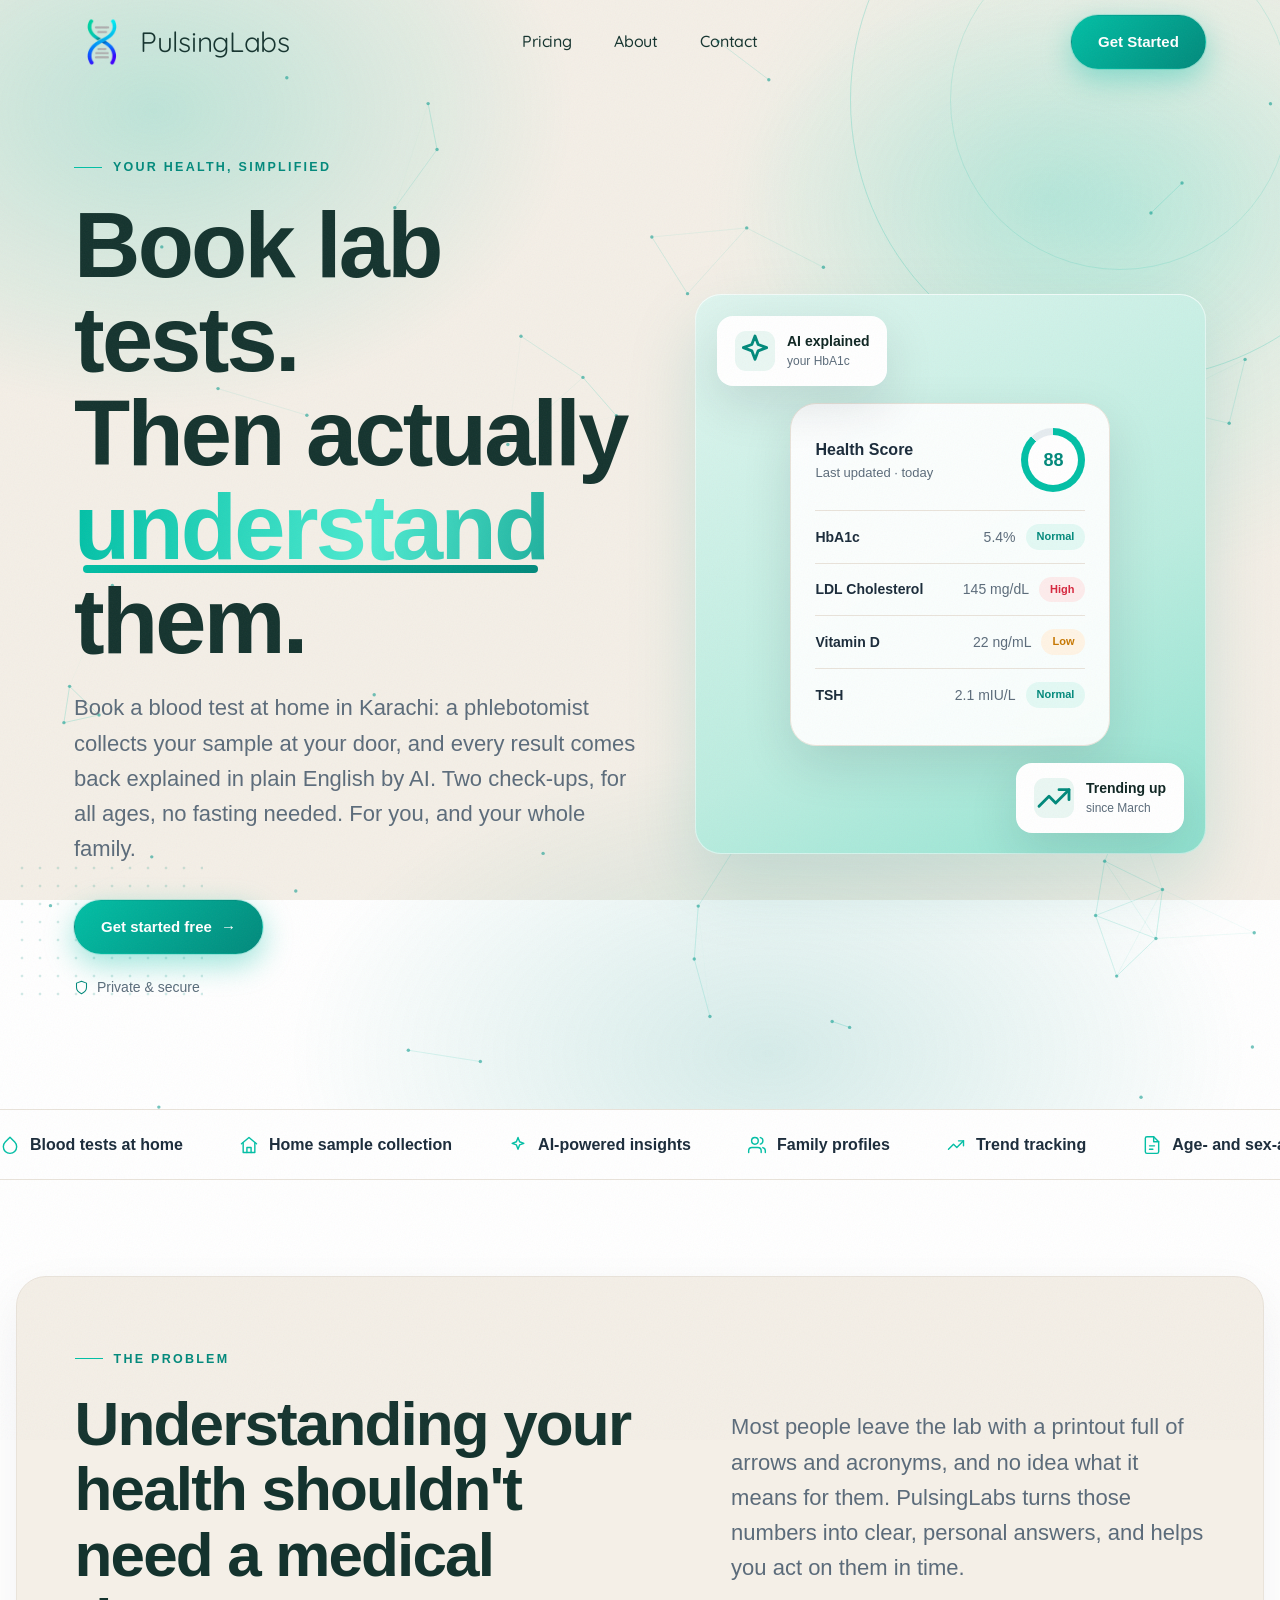
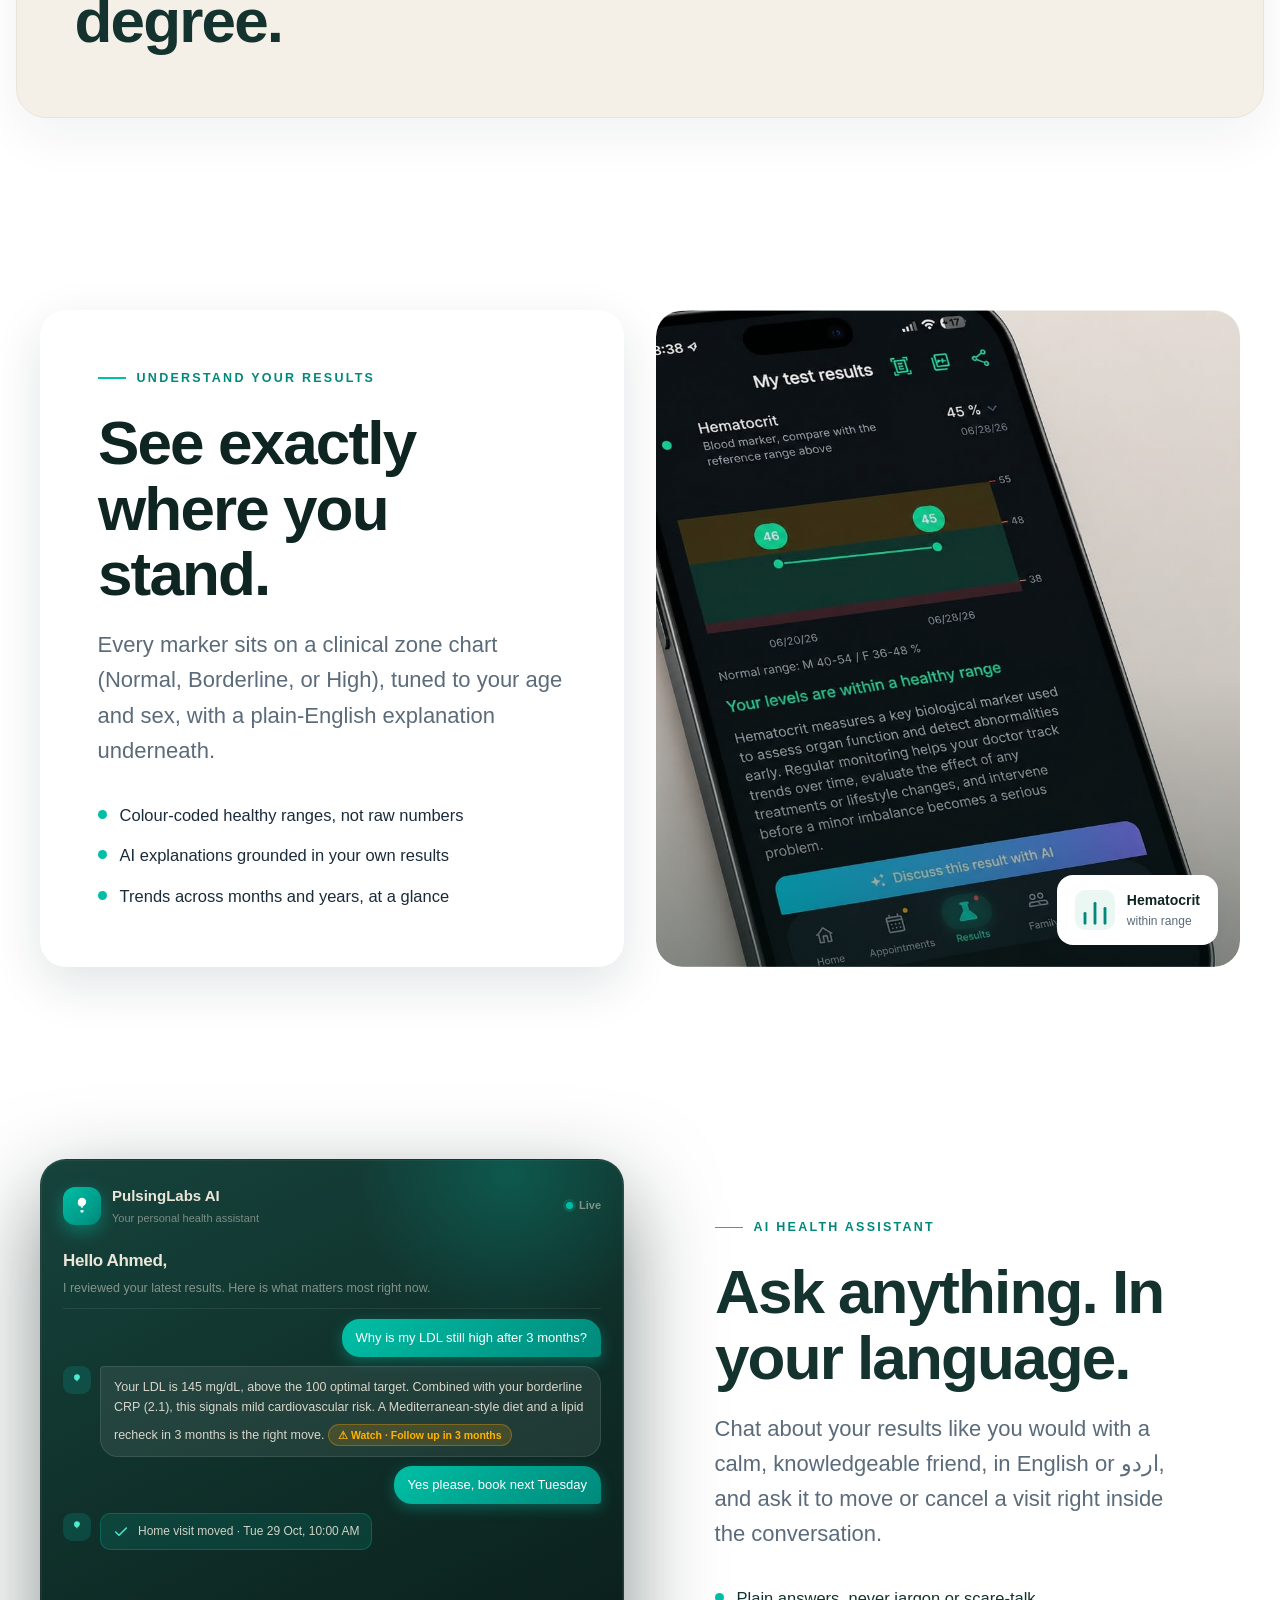
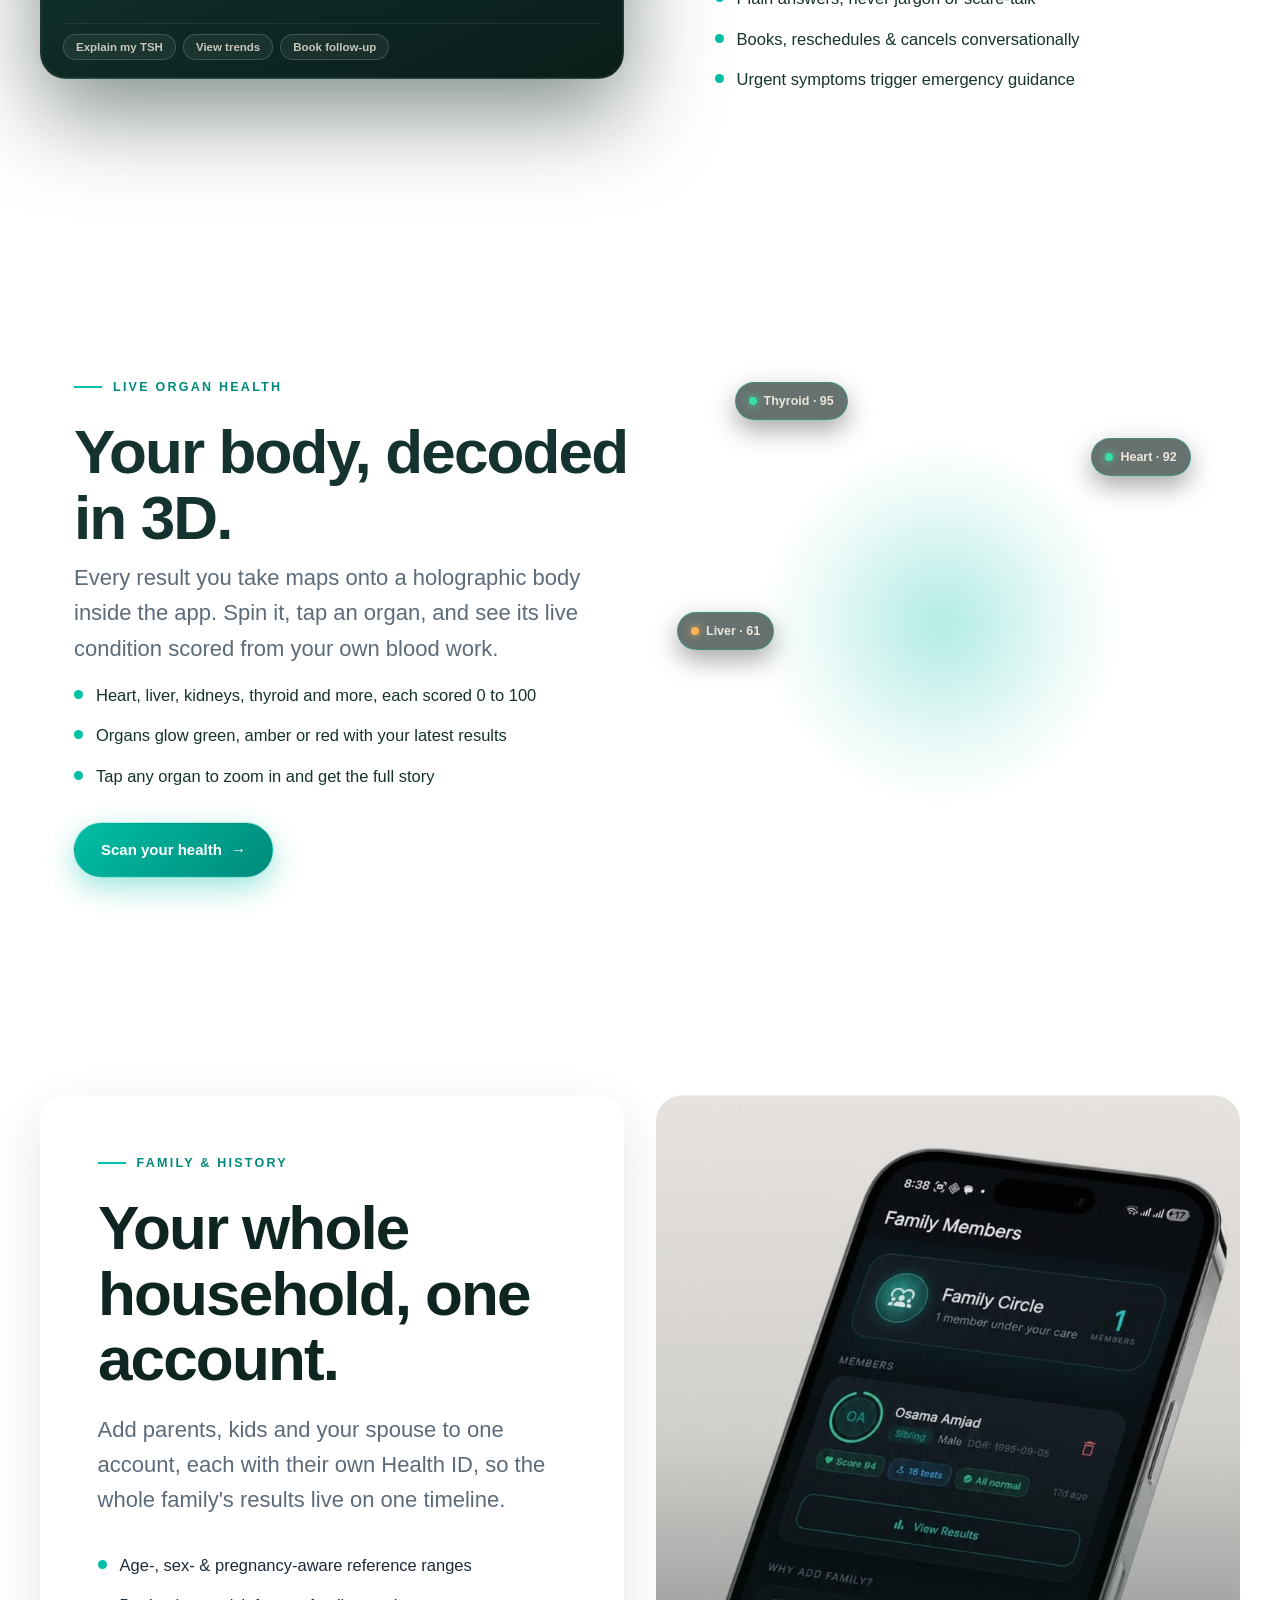
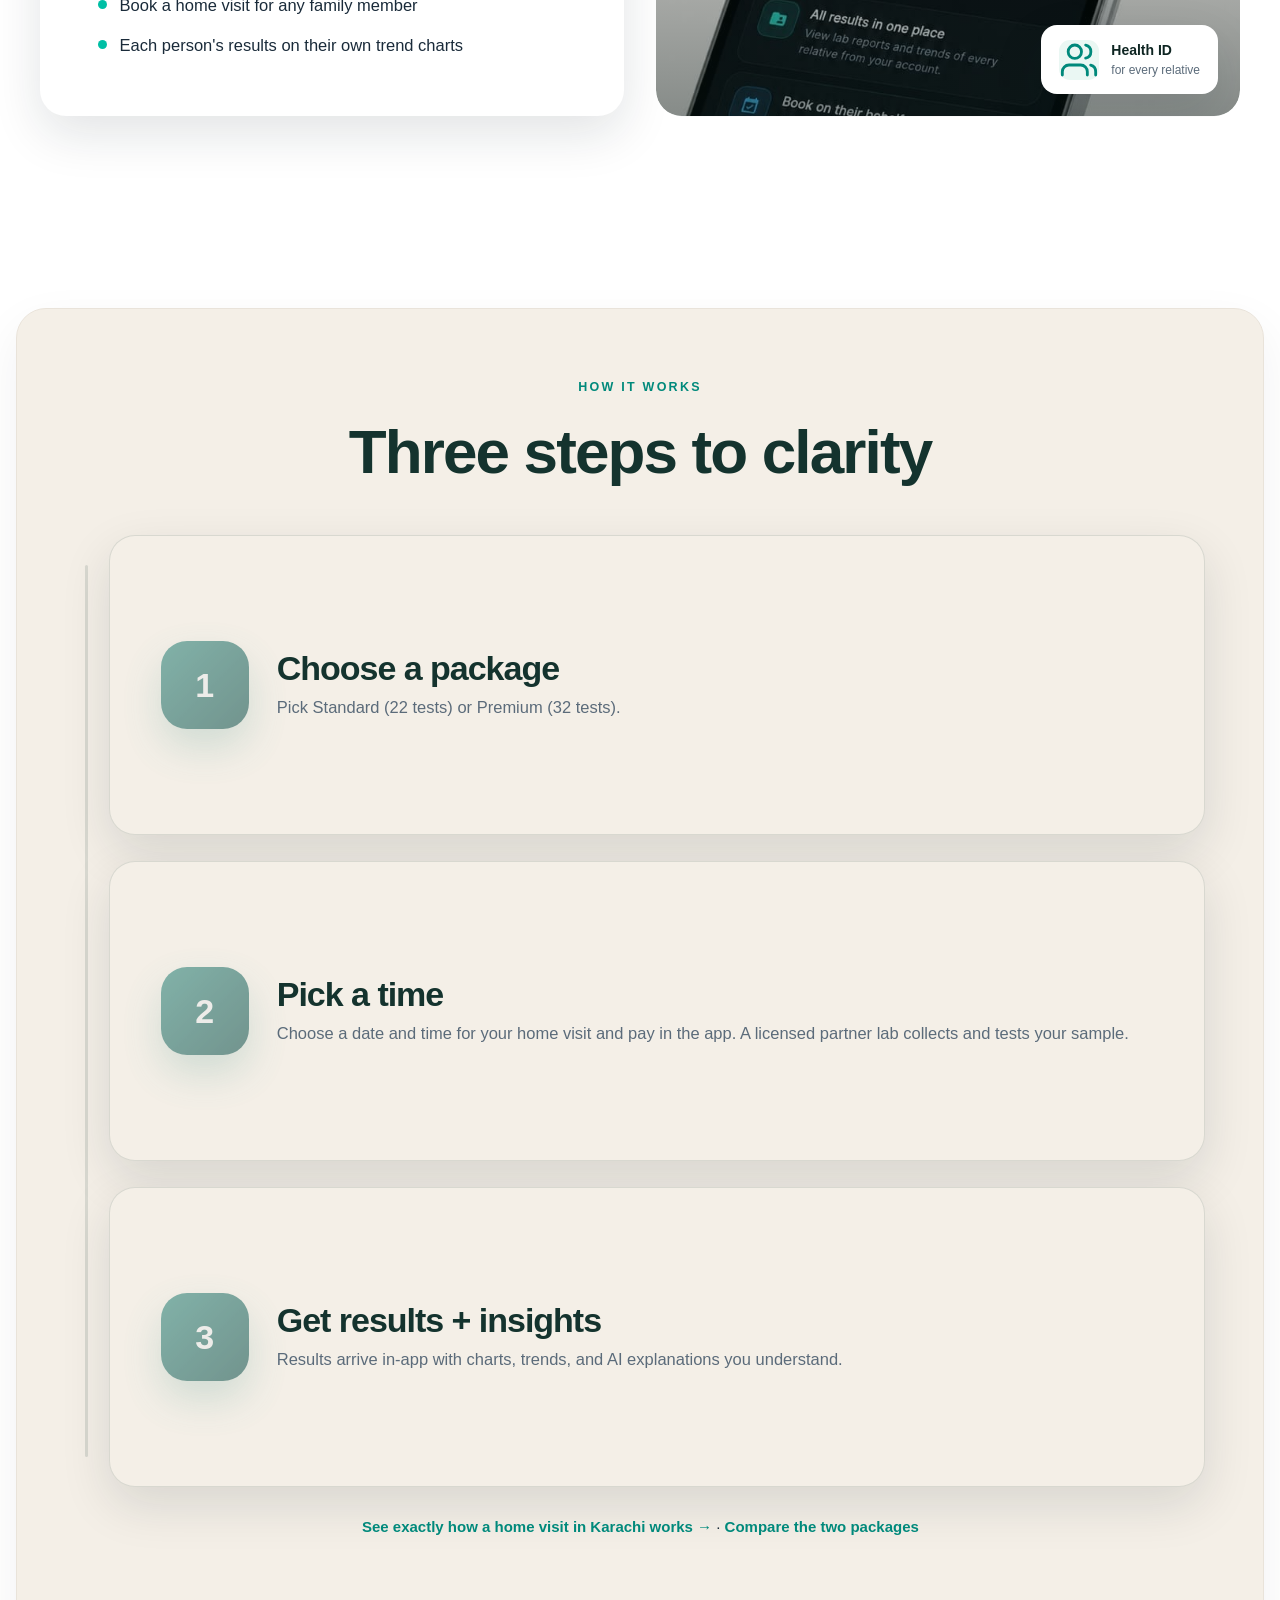
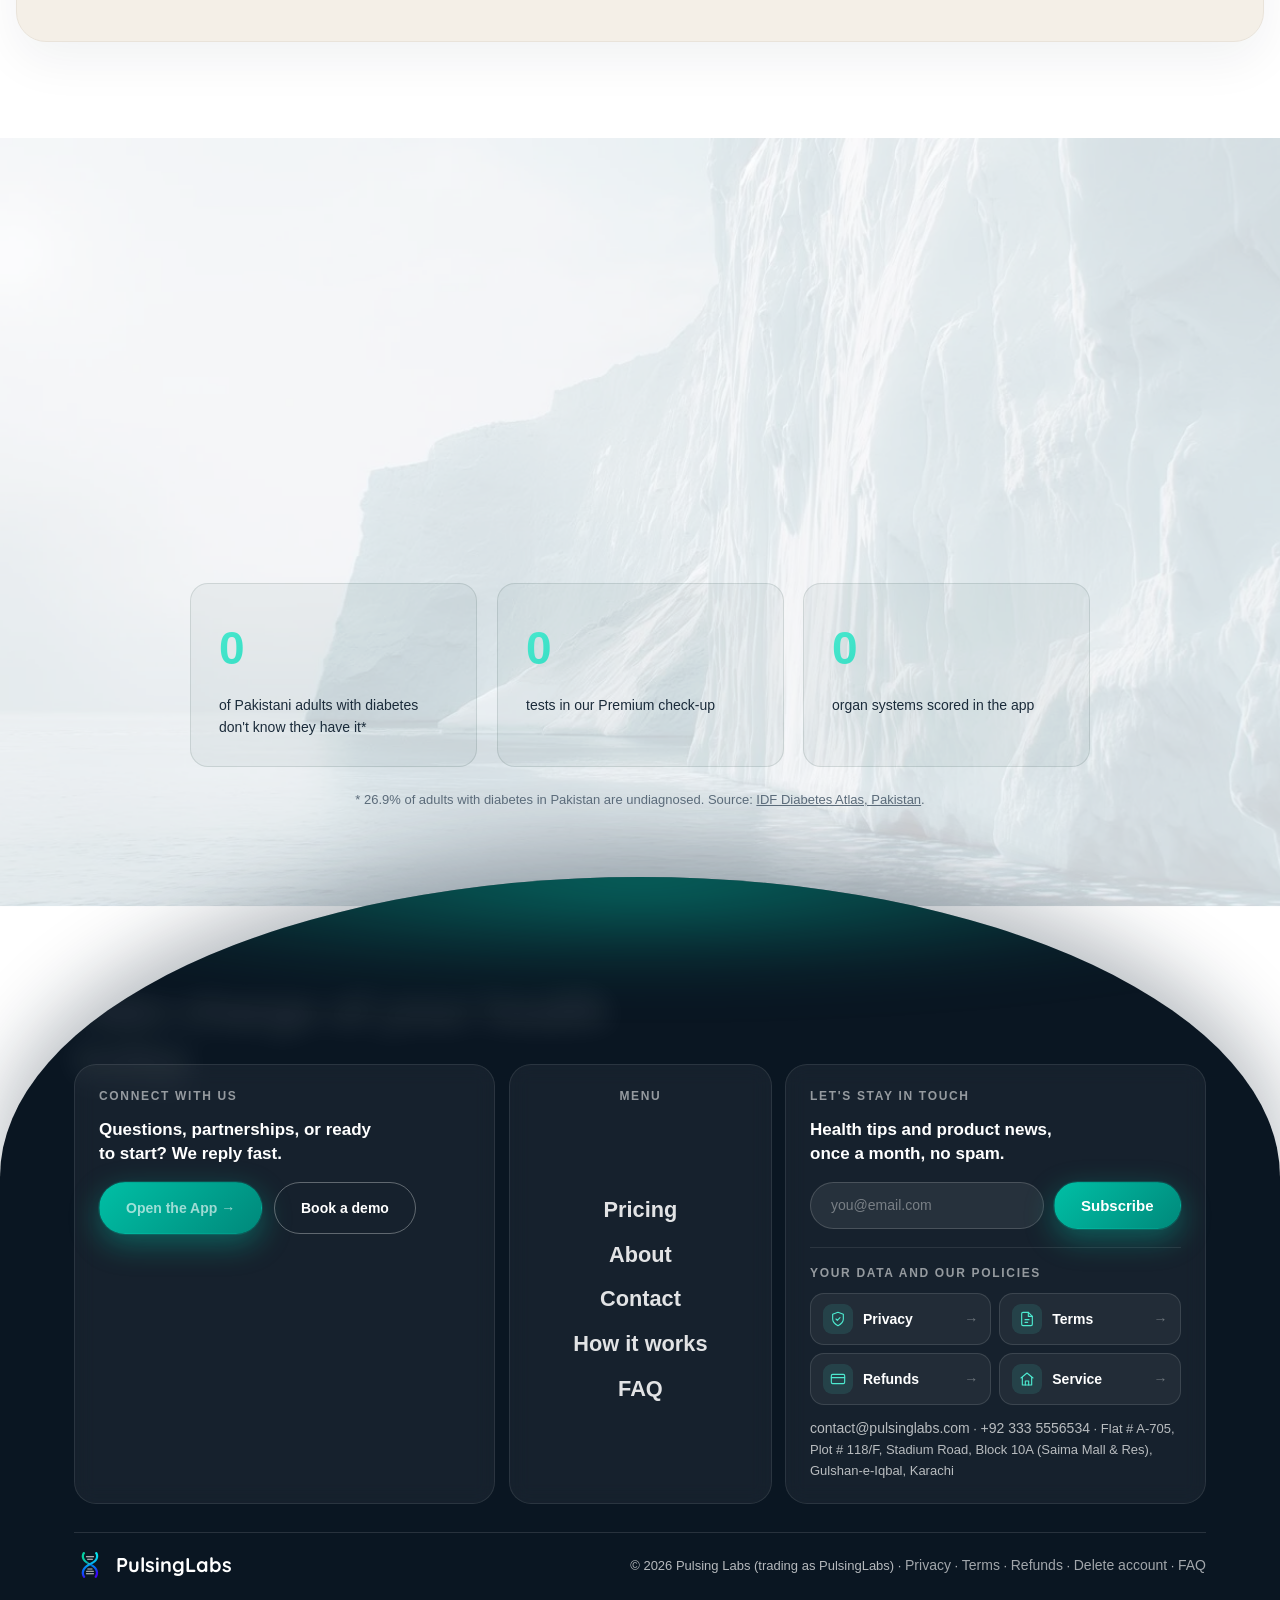
==== index.html @ b3b6d851 "Merge remote-tracking branch 'upstream/main'" ====
﻿<!DOCTYPE html>
<html lang="en">
<head>
  <meta charset="UTF-8" />
  <meta name="viewport" content="width=device-width, initial-scale=1.0" />
  <meta name="theme-color" content="#F4EFE7" id="themeColorMeta" />
  <title>Blood Test at Home in Karachi | PulsingLabs</title>
  <meta name="description" content="Book a blood test at home in Karachi: a phlebotomist collects your sample, AI explains every result. No fasting. Standard PKR 9,999, Premium PKR 19,999." />
  <link rel="canonical" href="https://pulsinglabs.com/" />
  <meta property="og:url" content="https://pulsinglabs.com/" />
  <meta property="og:type" content="website" />
  <meta property="og:site_name" content="PulsingLabs" />
  <meta property="og:title" content="Blood tests at home in Karachi, results explained · PulsingLabs" />
  <meta property="og:description" content="Book lab tests, understand your results with AI, and track your family's health in one app." />
  <meta property="og:image" content="https://pulsinglabs.com/og-image.png" />
  <meta property="og:image:width" content="1774" />
  <meta property="og:image:height" content="887" />
  <meta name="twitter:card" content="summary_large_image" />
  <meta name="twitter:title" content="Blood tests at home in Karachi, results explained · PulsingLabs" />
  <meta name="twitter:description" content="Book lab tests, understand your results with AI, and track your family's health in one app." />
  <meta name="twitter:image" content="https://pulsinglabs.com/og-image.png" />
  <link rel="preconnect" href="https://api.fontshare.com" crossorigin />
  <link rel="preconnect" href="https://fonts.googleapis.com" />
  <link rel="preconnect" href="https://fonts.gstatic.com" crossorigin />
  <!-- Fonts load NON-render-blocking (media=print flip): the page paints
       immediately in the system fallback, then swaps in the web fonts. Both
       families already use display=swap, so this only removes the first-paint
       stall from waiting on two external font CSS fetches. -->
  <link rel="stylesheet" href="https://api.fontshare.com/v2/css?f[]=general-sans@400,500,600,700&display=swap" media="print" onload="this.media='all'" />
  <link rel="stylesheet" href="https://fonts.googleapis.com/css2?family=Quicksand:wght@400;500;600;700&display=swap" media="print" onload="this.media='all'" />
  <noscript>
    <link rel="stylesheet" href="https://api.fontshare.com/v2/css?f[]=general-sans@400,500,600,700&display=swap" />
    <link rel="stylesheet" href="https://fonts.googleapis.com/css2?family=Quicksand:wght@400;500;600;700&display=swap" />
  </noscript>
  <link rel="stylesheet" href="assets/style.css?v=117" />
  <link rel="icon" type="image/png" href="assets/img/favicon.png" />
  <!-- 3D engine for the holographic body band (self-hosted, pinned
       model-viewer@3.5.0) is injected on demand by app.js when the band
       nears the viewport - ~1MB of JS kept off the critical load path. -->
  <script type="application/ld+json">{"@context":"https://schema.org","@graph":[{"@type":"Organization","@id":"https://pulsinglabs.com/#organization","name":"PulsingLabs","legalName":"Pulsing Labs","url":"https://pulsinglabs.com/","logo":"https://pulsinglabs.com/assets/img/logo-mark.png","email":"contact@pulsinglabs.com","description":"PulsingLabs is a Pakistani health app for booking blood tests at home in Karachi. A phlebotomist from a licensed partner laboratory collects the sample at home, and results arrive in the app explained in plain language for the patient's age and sex.","telephone":"+92-333-5556534","address":{"@type":"PostalAddress","streetAddress":"Flat # A-705, Plot # 118/F, Stadium Road, Block 10A (Saima Mall & Res), Gulshan-e-Iqbal","addressLocality":"Karachi","addressCountry":"PK"},"areaServed":{"@type":"City","name":"Karachi"},"contactPoint":{"@type":"ContactPoint","contactType":"customer support","email":"contact@pulsinglabs.com","telephone":"+92-333-5556534","areaServed":"PK","availableLanguage":["English","Urdu"]}},{"@type":"WebSite","@id":"https://pulsinglabs.com/#website","url":"https://pulsinglabs.com/","name":"PulsingLabs","publisher":{"@id":"https://pulsinglabs.com/#organization"},"inLanguage":"en"},{"@type":"Service","@id":"https://pulsinglabs.com/#home-blood-test","name":"Blood test at home in Karachi","serviceType":"Home blood sample collection and laboratory testing","provider":{"@id":"https://pulsinglabs.com/#organization"},"areaServed":{"@type":"City","name":"Karachi"},"url":"https://pulsinglabs.com/pricing","offers":[{"@type":"Offer","name":"Standard check-up","description":"A first check-up for all ages: vitals (pulse, blood pressure), full blood count (haemoglobin, RBC, haematocrit, MCV, MCH, MCHC, RDW, WBC, platelets), random blood sugar, the full cholesterol profile (total, LDL, HDL, ratio, triglycerides), thyroid screen (TSH), SGPT (ALT), creatinine and calcium. No fasting needed. Sample collected at home in Karachi. 22 tests.","price":"9999","priceCurrency":"PKR","url":"https://pulsinglabs.com/pricing","availability":"https://schema.org/InStock"},{"@type":"Offer","name":"Premium check-up","description":"Everything in Standard plus HbA1c, ferritin, ESR, vitamin D, hepatitis screening (Anti-HCV, HBsAg), free T3, free T4, total bilirubin and urea. For all ages, no fasting needed. Sample collected at home in Karachi. 32 tests.","price":"19999","priceCurrency":"PKR","url":"https://pulsinglabs.com/pricing","availability":"https://schema.org/InStock"}]}]}</script>
</head>
<body>
  <div id="site-header"></div>

  <!-- ============ HERO (cream band) ============ -->
  <section class="hero">
    <canvas id="hero-particles" aria-hidden="true"></canvas>
    <div class="hero-deco" data-depth="0.6" aria-hidden="true"><span class="ring r1"></span><span class="ring r2"></span><span class="dots"></span></div>
    <div class="wrap hero-grid">
      <div class="page-enter">
        <span class="eyebrow" data-scramble data-i18n="home.eyebrow">Your health, simplified</span>
        <h1 data-i18n-html="home.h1">Book lab tests.<br>Then actually <span class="grad-text">understand</span> them.</h1>
        <p class="lead">Book a blood test at home in Karachi: a phlebotomist collects your sample at your door, and every result comes back explained in plain English by AI. Two check-ups, for all ages, no fasting needed. For you, and your whole family.</p>
        <div class="hero-cta">
          <a class="btn btn-primary" href="#" data-cta="app" data-magnetic data-i18n-html="home.cta1">Get started free <span class="arrow">→</span></a>
          <!-- Disabled per owner request (Features tab disabled) - re-enable by uncommenting.
          <a class="btn btn-ghost" href="/features" data-i18n="home.cta2">See how it works</a>
          -->
        </div>
        <div class="hero-note"><span class="ico-inline" data-icon="shield"></span> <span data-i18n="home.note">Private &amp; secure</span></div>
      </div>
      <div class="page-enter">
        <div class="media media-mint tall">
          <div class="phone-card" aria-hidden="true">
            <div class="phone-head">
              <div><strong>Health Score</strong><div class="score">Last updated · today</div></div>
              <div class="ring" data-ring="88"><i>0</i></div>
            </div>
            <div class="marker"><span class="name">HbA1c</span><span class="val">5.4%</span><span class="pill ok">Normal</span></div>
            <div class="marker"><span class="name">LDL Cholesterol</span><span class="val">145 mg/dL</span><span class="pill hi">High</span></div>
            <div class="marker"><span class="name">Vitamin D</span><span class="val">22 ng/mL</span><span class="pill mid">Low</span></div>
            <div class="marker"><span class="name">TSH</span><span class="val">2.1 mIU/L</span><span class="pill ok">Normal</span></div>
          </div>
          <div class="badge-float bf-tl" data-depth="1.6"><span class="bf-ic" data-icon="sparkle"></span><span><b>AI explained</b><span>your HbA1c</span></span></div>
          <div class="badge-float bf-br" data-depth="1.2"><span class="bf-ic" data-icon="trend"></span><span><b>Trending up</b><span>since March</span></span></div>
        </div>
      </div>
    </div>
  </section>

  <!-- ============ MARQUEE (white thin band) ============ -->
  <div class="marquee">
    <div class="marquee-track">
      <span class="marquee-item"><span class="ic" data-icon="droplet"></span> <span data-i18n="mq.packages">Blood tests at home</span></span>
      <span class="marquee-item"><span class="ic" data-icon="home"></span> <span data-i18n="mq.home">Home sample collection</span></span>
      <span class="marquee-item"><span class="ic" data-icon="sparkle"></span> <span data-i18n="mq.ai">AI-powered insights</span></span>
      <span class="marquee-item"><span class="ic" data-icon="users"></span> <span data-i18n="mq.family">Family profiles</span></span>
      <span class="marquee-item"><span class="ic" data-icon="trend"></span> <span data-i18n="mq.trend">Trend tracking</span></span>
      <span class="marquee-item"><span class="ic" data-icon="file"></span> <span data-i18n="mq.import">Age- and sex-aware ranges</span></span>
      <span class="marquee-item"><span class="ic" data-icon="globe"></span> <span data-i18n="mq.lang">AI chat understands Urdu</span></span>
      <span class="marquee-item"><span class="ic" data-icon="droplet"></span> <span data-i18n="mq.packages">Blood tests at home</span></span>
      <span class="marquee-item"><span class="ic" data-icon="home"></span> <span data-i18n="mq.home">Home sample collection</span></span>
      <span class="marquee-item"><span class="ic" data-icon="sparkle"></span> <span data-i18n="mq.ai">AI-powered insights</span></span>
      <span class="marquee-item"><span class="ic" data-icon="users"></span> <span data-i18n="mq.family">Family profiles</span></span>
      <span class="marquee-item"><span class="ic" data-icon="trend"></span> <span data-i18n="mq.trend">Trend tracking</span></span>
      <span class="marquee-item"><span class="ic" data-icon="file"></span> <span data-i18n="mq.import">Age- and sex-aware ranges</span></span>
      <span class="marquee-item"><span class="ic" data-icon="globe"></span> <span data-i18n="mq.lang">AI chat understands Urdu</span></span>
    </div>
  </div>

  <!-- ============ BIG STATEMENT (white) ============ -->
  <section>
    <div class="wrap section-box">
      <div class="split wide-text">
        <div class="reveal-l">
          <span class="eyebrow" data-i18n="prob.eyebrow">The problem</span>
          <h2 data-i18n="prob.h2">Understanding your health shouldn't need a medical degree.</h2>
        </div>
        <div class="reveal-r">
          <p class="lead" data-i18n="prob.lead">Most people leave the lab with a printout full of arrows and acronyms, and no idea what it means for them. PulsingLabs turns those numbers into clear, personal answers, and helps you act on them in time.</p>
        </div>
      </div>
    </div>
  </section>

  <!-- ============ SPOTLIGHT A, Understand (cream) ============ -->
  <section class="s-cream">
    <div class="wrap">
      <div class="split boxed">
        <div class="split-copy reveal-l">
          <span class="eyebrow" data-i18n="spA.eyebrow">Understand your results</span>
          <h2 data-i18n="spA.h2">See exactly where you stand.</h2>
          <p class="lead" data-i18n="spA.lead">Every marker sits on a clinical zone chart (Normal, Borderline, or High), tuned to your age and sex, with a plain-English explanation underneath.</p>
          <ul class="split-list">
            <li data-i18n="spA.li1">Colour-coded healthy ranges, not raw numbers</li>
            <li data-i18n="spA.li2">AI explanations grounded in your own results</li>
            <li data-i18n="spA.li3">Trends across months and years, at a glance</li>
          </ul>
        </div>
        <div class="split-media reveal-r">
          <div class="media photo tall">
            <img class="media-img" src="assets/img/result.jpeg" alt="The PulsingLabs results screen showing a Hematocrit trend on a clinical zone chart" loading="eager" fetchpriority="high" decoding="async" />
            <div class="badge-float bf-br"><span class="bf-ic" data-icon="chart"></span><span><b>Hematocrit</b><span>within range</span></span></div>
          </div>
        </div>
      </div>
    </div>
  </section>

  <!-- ============ SPOTLIGHT B, AI assistant (DARK, flipped) ============ -->
  <section class="s-dark">
    <div class="wrap">
      <div class="split flip boxed">
        <div class="split-copy reveal-r">
          <span class="eyebrow" data-i18n="spB.eyebrow">AI health assistant</span>
          <h2 data-i18n="spB.h2">Ask anything. In your language.</h2>
          <p class="lead" data-i18n="spB.lead">Chat about your results like you would with a calm, knowledgeable friend, in English or اردو, and ask it to move or cancel a visit right inside the conversation.</p>
          <ul class="split-list">
            <li data-i18n="spB.li1">Plain answers, never jargon or scare-talk</li>
            <li data-i18n="spB.li2">Books, reschedules &amp; cancels conversationally</li>
            <li data-i18n="spB.li3">Urgent symptoms trigger emergency guidance</li>
          </ul>
        </div>
        <div class="split-media reveal-l">
          <!-- AI chat panel: realistic product showcase replacing generic chat bubbles -->
          <div class="ai-panel">
            <!-- Header -->
            <div class="ai-panel-head">
              <div class="ai-panel-logo">
                <svg viewBox="0 0 24 24"><path d="M12 2a5 5 0 015 5c0 1.9-1.05 3.56-2.6 4.43L13 12.5V14h-2v-1.5l-1.4-.07A5.002 5.002 0 017 7a5 5 0 015-5zm0 11.5V17h2v1a2 2 0 01-4 0v-1h2v-2.5z"/></svg>
              </div>
              <div>
                <div class="ai-panel-nm">PulsingLabs AI</div>
                <div class="ai-panel-sub">Your personal health assistant</div>
              </div>
              <div class="ai-panel-live">Live</div>
            </div>
            <!-- Greeting -->
            <div class="ai-greeting">
              <strong>Hello Ahmed,</strong>
              <span>I reviewed your latest results. Here is what matters most right now.</span>
            </div>
            <!-- Conversation -->
            <div class="ai-msgs">
              <div class="ai-msg-u">Why is my LDL still high after 3 months?</div>
              <div class="ai-msg-b">
                <div class="ai-msg-av">
                  <svg viewBox="0 0 24 24"><path d="M12 2a5 5 0 015 5c0 1.9-1.05 3.56-2.6 4.43L13 12.5V14h-2v-1.5l-1.4-.07A5.002 5.002 0 017 7a5 5 0 015-5z"/></svg>
                </div>
                <div class="ai-msg-tx">
                  Your LDL is 145 mg/dL, above the 100 optimal target. Combined with your borderline CRP (2.1), this signals mild cardiovascular risk. A Mediterranean-style diet and a lipid recheck in 3 months is the right move.
                  <div class="ai-badge-watch">&#9888; Watch &middot; Follow up in 3 months</div>
                </div>
              </div>
              <div class="ai-msg-u">Yes please, book next Tuesday</div>
              <div class="ai-msg-b">
                <div class="ai-msg-av">
                  <svg viewBox="0 0 24 24"><path d="M12 2a5 5 0 015 5c0 1.9-1.05 3.56-2.6 4.43L13 12.5V14h-2v-1.5l-1.4-.07A5.002 5.002 0 017 7a5 5 0 015-5z"/></svg>
                </div>
                <div class="ai-badge-booked">
                  <svg viewBox="0 0 24 24"><polyline points="20 6 9 17 4 12"/></svg>
                  Home visit moved &middot; Tue 29 Oct, 10:00 AM
                </div>
              </div>
            </div>
            <!-- Quick-action chips -->
            <div class="ai-chips">
              <button class="ai-chip">Explain my TSH</button>
              <button class="ai-chip">View trends</button>
              <button class="ai-chip">Book follow-up</button>
            </div>
          </div>
        </div>
      </div>
    </div>
  </section>

  <!-- ============ 3D HOLOGRAPHIC BODY (dark band) ============ -->
  <section class="s-dark body3d-band">
    <div class="wrap body3d-grid">
      <div class="body3d-copy reveal-l">
        <span class="eyebrow" data-i18n="b3d.eyebrow">Live organ health</span>
        <h2 data-i18n="b3d.h2">Your body, decoded in 3D.</h2>
        <p class="lead" data-i18n="b3d.lead">Every result you take maps onto a holographic body inside the app. Spin it, tap an organ, and see its live condition scored from your own blood work.</p>
        <ul class="split-list">
          <li data-i18n="b3d.li1">Heart, liver, kidneys, thyroid and more, each scored 0 to 100</li>
          <li data-i18n="b3d.li2">Organs glow green, amber or red with your latest results</li>
          <li data-i18n="b3d.li3">Tap any organ to zoom in and get the full story</li>
        </ul>
        <div class="hero-cta">
          <a class="btn btn-primary" href="#" data-cta="app" data-magnetic data-i18n-html="b3d.cta">Scan your health <span class="arrow">→</span></a>
        </div>
      </div>
      <div class="body3d-stage reveal-r" aria-hidden="true">
        <div class="body3d-glow"></div>
        <!-- Horizontal-only orbit: phi pinned on both bounds so vertical drags
             never tip the figure; touch-action pan-y lets vertical swipes
             scroll the page through the model. -->
        <model-viewer id="mv-body"
          src="assets/models/body.glb?v=2"
          alt="Holographic 3D body with glowing organs"
          auto-rotate rotation-per-second="12deg"
          camera-controls disable-zoom disable-pan
          min-camera-orbit="-Infinity 75deg auto"
          max-camera-orbit="Infinity 75deg auto"
          touch-action="pan-y"
          interaction-prompt="none"
          exposure="0.65" shadow-intensity="0"
          loading="lazy"></model-viewer>
        <div class="b3d-chip c1"><span class="dot ok"></span> Heart · 92</div>
        <div class="b3d-chip c2"><span class="dot warn"></span> Liver · 61</div>
        <div class="b3d-chip c3"><span class="dot ok"></span> Thyroid · 95</div>
      </div>
    </div>
  </section>

  <!-- ============ SPOTLIGHT C, Family + import (cream) ============ -->
  <section class="s-cream">
    <div class="wrap">
      <div class="split boxed">
        <div class="split-copy reveal-l">
          <span class="eyebrow" data-i18n="spC.eyebrow">Family &amp; history</span>
          <h2 data-i18n="spC.h2">Your whole household, one account.</h2>
          <p class="lead" data-i18n="spC.lead">Add parents, kids and your spouse to one account, each with their own Health ID, so the whole family's results live on one timeline.</p>
          <ul class="split-list">
            <li data-i18n="spC.li1">Age-, sex- &amp; pregnancy-aware reference ranges</li>
            <li data-i18n="spC.li2">Book a home visit for any family member</li>
            <li data-i18n="spC.li3">Each person's results on their own trend charts</li>
          </ul>
        </div>
        <div class="split-media reveal-r">
          <div class="media photo tall">
            <img class="media-img" style="object-position:center 22%;" src="assets/img/family-tab.jpeg" alt="The Family tab in the PulsingLabs app, one relative under your care with results and health score" loading="lazy" />
            <div class="badge-float bf-br"><span class="bf-ic" data-icon="users"></span><span><b>Health ID</b><span>for every relative</span></span></div>
          </div>
        </div>
      </div>
    </div>
  </section>

  <!-- ============ HOME COLLECTION (light) - disabled per owner request, ============
       kept for easy re-enable. Uncomment to restore.
  <section class="s-cream">
    <div class="wrap">
      <div class="split flip boxed">
        <div class="split-copy reveal-r">
          <span class="eyebrow" data-i18n="hc.eyebrow">Home sample collection</span>
          <h2 data-i18n="hc.h2">No lab trip. We come to you.</h2>
          <p class="lead" data-i18n="hc.lead">Every booking is a home visit: a phlebotomist from a licensed partner lab collects your sample at your door, at a time that suits you. Results arrive in the app, zero travel.</p>
          <ul class="split-list">
            <li data-i18n="hc.li1">Every booking is a home visit, no extra step</li>
            <li data-i18n="hc.li2">Pick a slot, morning, afternoon or evening</li>
            <li data-i18n="hc.li3">Results flow into the app like any other test</li>
          </ul>
          <div class="hero-cta">
            <a class="btn btn-primary" href="#" data-cta="home-visit" data-magnetic data-i18n-html="hc.btn">Book a home visit <span class="arrow">→</span></a>
          </div>
        </div>
        <div class="split-media reveal-l">
          <div class="media photo tall">
            <img class="media-img" src="assets/img/home1new.webp" alt="A certified phlebotomist collecting a sample at a patient's home" loading="lazy" />
            <div class="badge-float bf-tl"><span class="bf-ic" data-icon="home"></span><span><b>On the way</b><span>arriving 09:10</span></span></div>
          </div>
        </div>
      </div>
    </div>
  </section>
  -->

  <!-- ============ HOW IT WORKS (sticky stack) ============ -->
  <section id="how">
    <div class="wrap section-box">
      <div class="center reveal" style="max-width:680px;margin:0 auto;">
        <span class="eyebrow" data-i18n="how.eyebrow">How it works</span>
        <h2 data-i18n="how.h2">Three steps to clarity</h2>
      </div>
      <div class="stack" style="margin-top:50px;">
        <div class="stack-card"><div class="sc-num">1</div><div><h3 data-i18n="how.s1h">Choose a package</h3><p data-i18n="how.s1p">Pick Standard (22 tests) or Premium (32 tests).</p></div></div>
        <div class="stack-card"><div class="sc-num">2</div><div><h3 data-i18n="how.s2h">Pick a time</h3><p data-i18n="how.s2p">Choose a date and time for your home visit and pay in the app. A licensed partner lab collects and tests your sample.</p></div></div>
        <div class="stack-card"><div class="sc-num">3</div><div><h3 data-i18n="how.s3h">Get results + insights</h3><p data-i18n="how.s3p">Results arrive in-app with charts, trends, and AI explanations you understand.</p></div></div>
      </div>
      <p class="center reveal" style="margin-top:28px;font-size:15px;"><a href="/how-it-works" style="color:var(--teal-d);font-weight:700;">See exactly how a home visit in Karachi works <span class="arrow">→</span></a> · <a href="/pricing" style="color:var(--teal-d);font-weight:700;">Compare the two packages</a></p>
    </div>
  </section>

  <!-- ============ WHY IT MATTERS (light) ============ -->
  <section class="s-cream sec-photo-bg">
    <img class="sec-bg-img" src="assets/img/iceberghomenew.webp" alt="" aria-hidden="true" loading="lazy" />
    <div class="wrap center" style="max-width:760px;margin:0 auto;position:relative;z-index:2;">
      <span class="eyebrow reveal" data-i18n="why.eyebrow">Why it matters</span>
      <h2 class="reveal d1">Many conditions grow quietly for years.</h2>
      <p class="lead reveal d2" style="margin:16px auto 0;">Diabetes, high cholesterol and thyroid problems often have no symptoms at first. A regular check-up shows where you stand while there is time to act.</p>
    </div>
    <div class="wrap" style="position:relative;z-index:2;">
      <div class="stat-cards three">
        <div class="stat reveal"><div class="n"><span data-count="27" data-suffix="%">0</span></div><div class="l">of Pakistani adults with diabetes don't know they have it*</div></div>
        <div class="stat reveal d1"><div class="n"><span data-count="23">0</span></div><div class="l">tests in our Premium check-up</div></div>
        <div class="stat reveal d2"><div class="n"><span data-count="7">0</span></div><div class="l">organ systems scored in the app</div></div>
      </div>
      <p class="reveal center" style="margin-top:22px;font-size:13px;color:var(--muted);">* 26.9% of adults with diabetes in Pakistan are undiagnosed. Source: <a href="https://diabetesatlas.org/data-by-location/country/pakistan/" rel="noopener" target="_blank" style="color:inherit;text-decoration:underline;">IDF Diabetes Atlas, Pakistan</a>.</p>
    </div>
  </section>

  <!-- ============ CINEMATIC SCENE (image expands on scroll) - disabled per
       owner request, kept for easy re-enable. Uncomment to restore.
  <section class="scene">
    <div class="scene-sticky">
      <div class="scene-frame">
        <img class="scene-img" src="assets/img/family1new.webp" alt="A family together" loading="lazy" />
        <div class="scene-veil"></div>
      </div>
      <div class="scene-cap">
        <span class="eyebrow" data-i18n="scene.eyebrow">Why PulsingLabs</span>
        <h2 data-i18n="scene.h2">Clarity for the people you love.</h2>
        <p data-i18n="scene.p">From your own numbers to your whole family's, every result explained, tracked, and within reach.</p>
      </div>
    </div>
  </section>
  -->

  <!-- The closing CTA lives in the mega footer now (same headline + Open the
       App button), so the old teal band was removed as a duplicate. -->
  <div id="site-footer"><nav aria-label="Site pages"><p><a href="/">Home</a> · <a href="/pricing">Pricing</a> · <a href="/how-it-works">How it works</a> · <a href="/faq">FAQ</a> · <a href="/features">Features</a> · <a href="/business">For business</a> · <a href="/about">About</a> · <a href="/contact">Contact</a> · <a href="/how-it-works#service-policy">Service policy</a> · <a href="/refunds">Refund policy</a> · <a href="/privacy">Privacy policy</a> · <a href="/terms">Terms</a></p><p>PulsingLabs · Blood tests at home in Karachi · <a href="mailto:contact@pulsinglabs.com">contact@pulsinglabs.com</a></p></nav></div>
  <script src="assets/app.js?v=120"></script>
</body>
</html>
---- assets/style.css ----
/* =====================================================================
   PulsingLabs · Marketing site design system
   Shared by every page. Modern, motion-rich, teal-branded.
   ===================================================================== */

:root {
  --teal: #00BFA5;
  --teal-d: #00897B;
  --teal-l: #4DEAD0;
  --navy: #0A1622;
  --navy-2: #0D1F2D;
  --ink: #1A2B3A;
  --muted: #5B6B7A;
  --line: #E9E3DA;
  --bg: #FFFFFF;
  --bg-soft: #F4EFE7;     /* warm cream (editorial light band) */
  --bg-mint: #EAF7F3;
  /* editorial palette, warm cream + deep pine dark (the scroll banding) */
  --cream: #F4EFE7;
  --cream-2: #EBE3D6;
  --ink-dark: #0E2522;    /* deep pine/teal-ink dark section bg */
  --ink-dark-2: #14332E;
  --on-dark: #ECE6DA;     /* cream text on dark */
  --on-dark-soft: rgba(236,230,218,.66);
  --coral: #FF6B5C;       /* warm secondary accent (sparing) */
  --grad-teal: linear-gradient(135deg, #00BFA5 0%, #00897B 100%);
  --grad-mesh: radial-gradient(700px 500px at 12% 10%, rgba(0,191,165,.22), transparent 60%),
               radial-gradient(700px 600px at 88% 20%, rgba(77,234,208,.20), transparent 60%),
               radial-gradient(800px 500px at 60% 95%, rgba(0,137,123,.16), transparent 60%);
  --radius: 18px;
  --radius-lg: 26px;
  --shadow-sm: 0 6px 18px rgba(13,31,45,.07);
  --shadow: 0 18px 50px rgba(13,31,45,.12);
  --shadow-teal: 0 18px 40px rgba(0,191,165,.32);
  --maxw: 1180px;
  --ease: cubic-bezier(.22,1,.36,1);
  --ease-curtain: cubic-bezier(.76,0,.24,1);
  /* scroll-driven THEME (whole-screen + text crossfade light<->dark) */
  --pg-bg: 244,239,231;   /* page background (light = warm cream) */
  --pg-fg: 20,51,46;      /* headings/nav text (light = ink) */
  --pg-muted: 91,107,122; /* lead/secondary text */
  --theme-ms: .85s;       /* crossfade duration */
}
/* dark theme, toggled by JS when a dark band is centred in the viewport */
html.theme-dark {
  --pg-bg: 14,37,34;
  --pg-fg: 236,230,218;
  --pg-muted: 173,185,186;
}

* { box-sizing: border-box; margin: 0; padding: 0; }
/* Keyboard a11y: visible focus ring on every interactive element (was missing
   sitewide — mouse users never see it, keyboard users need it to navigate). */
:focus-visible { outline: 2px solid var(--teal); outline-offset: 3px; border-radius: 4px; }
.btn:focus-visible, .card:focus-visible { outline-offset: 2px; }
/* Anchor targets land clear of the fixed header instead of underneath it. */
[id] { scroll-margin-top: 96px; }
/* overflow-x: CLIP (not hidden) — hidden turns html/body into a scroll
   container, which silently breaks `position: sticky` everywhere (killed the
   How-it-works card-stack peel). clip prevents horizontal overflow WITHOUT
   establishing a scroll container, so sticky keeps working. */
html { scroll-behavior: smooth; -webkit-text-size-adjust: 100%; background: #fff; overflow-x: clip; }
/* Long headline words must be able to break rather than force the page wider
   than the phone screen (the mobile hero-overflow fix). */
h1, h2, .display { overflow-wrap: break-word; }
body {
  font-family: 'General Sans', 'Hanken Grotesk', -apple-system, BlinkMacSystemFont, 'Segoe UI', sans-serif;
  color: var(--ink);
  line-height: 1.6;
  background: transparent;
  -webkit-font-smoothing: antialiased;
  overflow-x: clip;
}
/* full-screen theme background layer, crossfades light<->dark on scroll */
#bgfx { position: fixed; inset: 0; z-index: -1; background: rgb(var(--pg-bg)); transition: background-color var(--theme-ms) var(--ease); will-change: background-color; }
/* line-icon sizing (replaces emoji throughout) */
[data-icon] svg { display: block; }
.ficon svg { width: 26px; height: 26px; }
.mi-ic svg { width: 22px; height: 22px; }
.marquee-item .ic svg { width: 20px; height: 20px; }
.ico-inline { display: inline-flex; color: var(--teal-d); vertical-align: middle; }
.ico-inline svg { width: 15px; height: 15px; }
a { color: inherit; text-decoration: none; }
img { max-width: 100%; display: block; }
::selection { background: rgba(0,191,165,.25); }

.wrap { max-width: var(--maxw); margin: 0 auto; padding: 0 24px; }
section { padding: 96px 0; position: relative; }
h1, h2, h3 { color: rgb(var(--pg-fg)); line-height: 1.06; letter-spacing: -0.03em; font-weight: 600; transition: color var(--theme-ms) var(--ease); }
h1 { font-size: clamp(46px, 7.2vw, 92px); line-height: 1.02; }
h2 { font-size: clamp(34px, 5vw, 62px); }
h3 { font-weight: 600; }
/* headings inside light cards keep a fixed dark colour (cards don't theme) */
.card h3, .step h3, .art h3 { color: var(--ink-dark); }
.lead { color: rgb(var(--pg-muted)); font-size: clamp(18px,2vw,22px); max-width: 640px; font-weight: 400; transition: color var(--theme-ms) var(--ease); }
.eyebrow {
  display: inline-flex; align-items: center; gap: 11px;
  font-size: 12.5px; font-weight: 600; letter-spacing: .18em; text-transform: uppercase;
  color: var(--teal-d); margin-bottom: 22px;
}
.eyebrow::before { content: ""; width: 28px; height: 1.5px; background: var(--teal); display: inline-block; }
.center .eyebrow { gap: 0; }
.center .eyebrow::before { display: none; }
/* brighter accents when the page theme is dark */
html.theme-dark .eyebrow { color: var(--teal-l); }
html.theme-dark .eyebrow::before { background: var(--teal-l); }
html.theme-dark .split-list li::before { background: var(--teal-l); }
.center { text-align: center; }
.center .lead { margin-left: auto; margin-right: auto; }
.grad-text { background: var(--grad-teal); -webkit-background-clip: text; background-clip: text; color: transparent; }

/* =====================================================================
   Editorial system, full-bleed colour bands + zig-zag splits + media
   ===================================================================== */
/* Section colour bands (this IS the scroll colour-change) */
/* light bands are transparent so the continuously-shifting #bgfx shows through (the scroll colour-change) */
/* all bands are transparent, the themed #bgfx provides the (crossfading) colour */
.s-cream, .s-cream-2, .s-dark { background: transparent; }

/* Display headline (oversized editorial) */
.display { font-size: clamp(52px, 9vw, 132px); line-height: .96; letter-spacing: -0.04em; font-weight: 600; }

/* Zig-zag split layout */
.split { display: grid; grid-template-columns: 1fr 1fr; gap: clamp(40px, 6vw, 96px); align-items: center; }
.split.wide-text { grid-template-columns: 1.1fr .9fr; }
.split.flip .split-media { order: -1; }
.split-copy h2 { margin-bottom: 20px; }
.split-copy .lead { margin-bottom: 26px; }
.split-list { list-style: none; display: grid; gap: 14px; margin-top: 8px; }
.split-list li { display: flex; gap: 13px; font-size: 16.5px; align-items: flex-start; color: rgb(var(--pg-fg)); transition: color var(--theme-ms) var(--ease); }
.split-list li::before { content: ""; flex: none; width: 9px; height: 9px; border-radius: 50%; background: var(--teal); margin-top: 8px; }

/* --- Boxed split: two sibling cards, photo/panel in one + copy in the other
   (OneLab-style testimonial layout applied sitewide) --- */
.split.boxed { align-items: stretch; }
/* Near-full-bleed pair (OneLab ref): the two cards stretch to ~40px from each
   viewport edge with a small gap, regardless of the 1180px content column.
   On viewports narrower than the column the negative margin caps at 0. */
.split.boxed { gap: clamp(24px, 2.5vw, 40px); margin-inline: min(calc(16px - (100vw - var(--maxw)) / 2), 0px); }
.split.boxed .split-media .media { height: 100%; min-height: 620px; }
.split.boxed .split-copy {
  background: var(--cream);
  border-radius: var(--radius-lg);
  padding: clamp(30px, 4.5vw, 58px);
  display: flex; flex-direction: column; justify-content: center; align-items: flex-start;
  box-shadow: var(--shadow);
}
.s-cream .split.boxed .split-copy { background: #fff; }
.s-dark .split.boxed .split-copy { background: rgba(255,255,255,.05); border: 1px solid rgba(255,255,255,.09); box-shadow: none; }
/* Like .card, light copy boxes don't theme: pin dark text so the scroll-driven
   html.theme-dark page theme can't turn them light-on-white. Dark-section
   panels (.s-dark) are excluded — they keep their light-on-dark text. */
section:not(.s-dark) .split.boxed .split-copy h2 { color: var(--ink-dark); }
section:not(.s-dark) .split.boxed .split-copy .lead,
section:not(.s-dark) .split.boxed .split-copy p { color: var(--muted); }
section:not(.s-dark) .split.boxed .split-copy .split-list li { color: var(--ink); }
html.theme-dark section:not(.s-dark) .split.boxed .split-copy .eyebrow { color: var(--teal-d); }
html.theme-dark section:not(.s-dark) .split.boxed .split-copy .eyebrow::before { background: var(--teal); }
html.theme-dark section:not(.s-dark) .split.boxed .split-copy .split-list li::before { background: var(--teal); }

/* Big rounded media block (image stand-in) */
.media { position: relative; border-radius: var(--radius-lg); overflow: hidden; min-height: 460px; display: grid; place-items: center; }
.media.tall { min-height: 560px; }
.media.bleed-r { margin-right: calc((100vw - min(100vw, var(--maxw))) / -2 - 24px); border-top-right-radius: 0; border-bottom-right-radius: 0; }
.media.bleed-l { margin-left: calc((100vw - min(100vw, var(--maxw))) / -2 - 24px); border-top-left-radius: 0; border-bottom-left-radius: 0; }
.media-mint { background: linear-gradient(150deg, #DFF5EF, #BCEDE0 60%, #8FE3D0); }
.media-pine { background: linear-gradient(150deg, var(--ink-dark-2), var(--ink-dark)); }
.media-warm { background: linear-gradient(150deg, #FBF4EA, #F0E4D2); }
.media-teal { background: var(--grad-teal); }
.media .badge-float { position: absolute; background: #fff; border-radius: 16px; box-shadow: var(--shadow); padding: 14px 18px; display: flex; gap: 12px; align-items: center; }
.media .badge-float .bf-ic { width: 40px; height: 40px; border-radius: 11px; background: var(--bg-mint); color: var(--teal-d); display: grid; place-items: center; }
.media .badge-float b { font-size: 14px; color: var(--ink-dark); display: block; }
.media .badge-float span { font-size: 12px; color: var(--muted); }
.media .bf-tl { top: 22px; left: 22px; }
.media .bf-br { bottom: 22px; right: 22px; }

/* ---------- Business: HR dashboard "served on a hand" showcase ---------- */
.hr-stage { position: relative; overflow: hidden; padding: 96px 0 0; }
.hr-stage .hs-head { text-align: center; max-width: 620px; margin: 0 auto; position: relative; z-index: 3; padding: 0 24px; }
.hr-stage .hs-head h2 { margin-top: 14px; }
.hr-stage .hs-head .lead { margin: 14px auto 0; max-width: 52ch; }
.hr-stage-visual { position: relative; max-width: 940px; margin: 30px auto 0; padding: 0 18px; }
.hr-stage-visual::before {
  content: ""; position: absolute; left: 50%; bottom: -18%; transform: translateX(-50%);
  width: 130%; height: 115%; pointer-events: none;
  background: radial-gradient(closest-side, rgba(0,191,165,.30), rgba(77,234,208,.10) 55%, transparent 75%);
  filter: blur(26px);
}
.hr-stage-visual img { position: relative; z-index: 1; width: 100%; display: block; }
.hr-chip {
  position: absolute; z-index: 2;
  background: rgba(255,255,255,.96); border-radius: 14px; box-shadow: var(--shadow);
  padding: 12px 16px; display: flex; gap: 11px; align-items: center;
  animation: hr-chip-drift 5.5s ease-in-out infinite;
}
.hr-chip .hc-ic { width: 36px; height: 36px; border-radius: 10px; background: var(--bg-mint); color: var(--teal-d); display: grid; place-items: center; flex: none; }
.hr-chip b { font-size: 13.5px; color: var(--ink-dark); display: block; line-height: 1.25; }
.hr-chip span { font-size: 11.5px; color: var(--muted); }
.hr-chip.hc-1 { top: 16%; left: 2%; }
.hr-chip.hc-2 { top: 44%; right: 0%; animation-delay: 1.4s; }
.hr-chip.hc-3 { bottom: 20%; left: 6%; animation-delay: 2.6s; }
@keyframes hr-chip-drift { 0%, 100% { transform: translateY(0); } 50% { transform: translateY(-9px); } }
@media (prefers-reduced-motion: reduce) { .hr-chip { animation: none; } }
@media (max-width: 760px) {
  .hr-chip { padding: 9px 12px; }
  .hr-chip .hc-ic { width: 28px; height: 28px; }
  .hr-chip b { font-size: 11.5px; }
  .hr-chip span { display: none; }
  .hr-chip.hc-1 { top: 8%; left: 0; }
  .hr-chip.hc-2 { top: 34%; right: 0; }
  .hr-chip.hc-3 { display: none; }
}

.media .phone-card { margin: 0; width: 100%; max-width: 320px; }
.media .chat-bubble { max-width: 320px; }
.media .mini-chart { max-width: 300px; }

/* ---------- Buttons ---------- */
.btn {
  position: relative; display: inline-flex; align-items: center; gap: 9px; justify-content: center;
  font-weight: 700; font-size: 15px; padding: 14px 26px; border-radius: 100px;
  border: 1.5px solid transparent; cursor: pointer; overflow: hidden;
  transition: transform .25s var(--ease), box-shadow .25s var(--ease), background .25s, color .25s, border-color .25s;
  will-change: transform;
}
/* Hover lift + press feedback (touch users get the press; hover users both).
   Compositor-only (transform/shadow), 150-250ms per the motion guidelines. */
/* Calm hover (owner request): no lift/movement - colour + shadow only. */
.btn:hover { transform: none; }
.btn:active { transform: scale(.985); transition-duration: .12s; }
.btn-primary { background: var(--grad-teal); color: #fff; box-shadow: var(--shadow-teal); }
.btn-primary:hover { box-shadow: 0 22px 50px rgba(0,191,165,.45); }
.btn-ghost { background: #fff; color: var(--navy); border-color: var(--line); }
.btn-ghost:hover { border-color: var(--teal); color: var(--teal-d); }
.btn-light { background: rgba(255,255,255,.12); color: #fff; border-color: rgba(255,255,255,.4); }
.btn-light:hover { background: rgba(255,255,255,.22); }
.btn-dark { background: var(--navy); color:#fff; }
.btn-dark:hover { background: var(--navy-2); }
.btn .arrow { transition: transform .25s var(--ease); }
.btn:hover .arrow { transform: none; }
/* shine sweep - DISABLED (owner request: buttons must stay still on hover).
   Restore by re-adding the ::after block + .btn:hover::after { left: 130%; } */
.btn::after { content: none; }

/* ---------- Nav (injected) ---------- */
.nav {
  position: fixed; top: 0; left: 0; right: 0; z-index: 200;
  transition: background .3s, box-shadow .3s, padding .3s, transform .35s var(--ease);
  padding: 14px 0;
}
.nav.scrolled {
  background: rgba(var(--pg-bg),.82); backdrop-filter: saturate(180%) blur(16px);
  box-shadow: 0 1px 0 rgba(0,0,0,.05); padding: 8px 0;
  transition: background-color var(--theme-ms) var(--ease), padding .3s, transform .35s var(--ease);
}
/* Auto-hide on scroll down, reveal on scroll up (bindNav's onScroll).
   Kept OFF the drawer state and near-top region in JS, not here. */
.nav.nav-hidden { transform: translateY(-100%); }
/* True 3-zone alignment: logo hard-left, links dead-centre, CTA hard-right.
   (flex space-between let the middle drift when the sides differed in width) */
.nav-inner { display: grid; grid-template-columns: 1fr auto 1fr; align-items: center; }
.nav-inner > .logo { justify-self: start; }
.nav-inner > .nav-links { justify-self: center; }
.nav-inner > .nav-cta { justify-self: end; }
.logo { display: flex; align-items: center; gap: 10px; font-family: 'Quicksand', 'General Sans', sans-serif; font-weight: 400; font-size: 28px; color: rgb(var(--pg-fg)); letter-spacing:-.01em; transition: color var(--theme-ms) var(--ease); }
/* Brand mark is the bare colourful DNA helix (transparent, no tile) — big and
   clean beside the wordmark. */
.logo .dot { width: 56px; height: 56px; display: grid; place-items: center; }
.logo .dot .logo-mark { width: 56px; height: 56px; object-fit: contain; }
.nav-links { display: flex; align-items: center; gap: 14px; }
.nav-links a {
  position: relative; font-size: 16px; color: rgb(var(--pg-fg));
  /* Same typeface as the PulsingLabs wordmark (owner request) — Quicksand,
     regular weight, not the old bold. Applies on desktop + mobile drawer. */
  font-family: 'Quicksand', 'General Sans', sans-serif; font-weight: 500; letter-spacing: -.01em;
  padding: 8px 14px; border-radius: 100px; transition: color var(--theme-ms) var(--ease), background .2s;
}
.nav-links a:hover { color: var(--teal-d); background: var(--bg-mint); }
.nav-links a.active { color: var(--teal-d); }
.nav-links a.active::after {
  content:""; position:absolute; left:14px; right:14px; bottom:2px; height:2px; border-radius:2px; background: var(--grad-teal);
}
.nav-cta { display: flex; align-items: center; gap: 12px; }
/* drawer-only control: hidden on desktop, shown in the mobile drawer */
.drawer-cta { display: none; }
.nav-toggle { display: none; background: none; border: none; cursor: pointer; width: 42px; height: 42px; border-radius: 12px; }
.nav-toggle span { display:block; width: 22px; height: 2px; background: rgb(var(--pg-fg)); margin: 4px auto; border-radius: 2px; transition: transform .3s, opacity .3s, background-color var(--theme-ms); }
.nav-toggle.open span:nth-child(1){ transform: translateY(6px) rotate(45deg); }
.nav-toggle.open span:nth-child(2){ opacity: 0; }
.nav-toggle.open span:nth-child(3){ transform: translateY(-6px) rotate(-45deg); }

/* ---------- Mega menu (hover dropdown) ---------- */
.has-mega { position: static; display: flex; align-items: center; }
.caret { font-size: 9px; opacity: .55; display: inline-block; transition: transform .3s var(--ease); }
/* hovered nav item becomes a solid "pill" (inverse of the current theme), OneLab style */
.has-mega.open .nav-link, .has-mega:hover .nav-link { background: rgb(var(--pg-fg)); color: rgb(var(--pg-bg)); }
.nav-links a:not(.nav-link):hover, .nav-link:hover { background: rgba(var(--pg-fg),.08); }
.has-mega.open .nav-link, .has-mega:hover .nav-link { background: rgb(var(--pg-fg)) !important; color: rgb(var(--pg-bg)) !important; }
.has-mega.open .caret, .has-mega:hover .caret { transform: rotate(180deg); }

.mega {
  position: absolute; left: 0; right: 0; top: 100%;
  background: rgba(var(--pg-bg),.98); backdrop-filter: saturate(180%) blur(16px);
  border-top: 1px solid rgba(var(--pg-fg),.1); box-shadow: 0 34px 70px rgba(0,0,0,.18);
  padding: 40px 0 46px; z-index: 201;
  opacity: 0; visibility: hidden; transform: translateY(-14px);
  transition: opacity .38s var(--ease), transform .38s var(--ease), visibility .38s, background-color var(--theme-ms);
}
.has-mega:hover .mega { opacity: 1; visibility: visible; transform: translateY(0); }
.mega-inner { display: grid; grid-template-columns: .85fr 1.55fr; gap: 48px; align-items: center; }
.mega-blurb .eyebrow { margin-bottom: 12px; }
.mega-blurb p { color: rgb(var(--pg-muted)); font-size: 15px; margin: 0 0 20px; max-width: 280px; }
.mega-grid { row-gap: 4px; }
.mega-grid { display: grid; grid-template-columns: 1fr 1fr; gap: 6px; }
.mega-item {
  display: flex; flex-direction: column; gap: 1px;
  padding: 10px 4px; border-radius: 12px; background: transparent;
  opacity: 0; transform: translateY(10px);
  transition: opacity .45s var(--ease), transform .45s var(--ease), color .2s;
}
.has-mega:hover .mega-item { opacity: 1; transform: none; }
.has-mega:hover .mega-item:nth-child(1) { transition-delay: .05s; }
.has-mega:hover .mega-item:nth-child(2) { transition-delay: .09s; }
.has-mega:hover .mega-item:nth-child(3) { transition-delay: .13s; }
.has-mega:hover .mega-item:nth-child(4) { transition-delay: .17s; }
.has-mega:hover .mega-item:nth-child(5) { transition-delay: .21s; }
.has-mega:hover .mega-item:nth-child(6) { transition-delay: .25s; }
.mega-item:hover { background: transparent !important; transform: translateX(8px) !important; }
.mi-title { font-size: clamp(22px, 2.3vw, 30px); font-weight: 600; letter-spacing: -.02em; line-height: 1.12; color: rgb(var(--pg-fg)); transition: color .2s; }
.mega-item:hover .mi-title { color: var(--teal); }
.mi-desc { font-size: 13px; color: rgb(var(--pg-muted)); margin-top: 2px; }

/* page backdrop behind an open mega */
.mega-backdrop {
  position: fixed; inset: 0; z-index: 150; background: rgba(10,22,34,.32);
  backdrop-filter: blur(4px); opacity: 0; visibility: hidden; pointer-events: none;
  transition: opacity .38s var(--ease), visibility .38s;
}
body.mega-open .mega-backdrop { opacity: 1; visibility: visible; pointer-events: auto; }

/* ---------- Page transition curtain ---------- */
.page-curtain {
  position: fixed; inset: 0; z-index: 9999; background: var(--grad-teal);
  display: grid; place-items: center; transform: translateY(100%); pointer-events: none;
}
/* Same lockup as the header .logo (Quicksand 400, mark:text 2:1, gap 10px),
   scaled x1.5 for the full-screen moment. */
.page-curtain .pc-logo { display:flex; align-items:center; gap:15px; color:#fff; font-family: 'Quicksand', 'General Sans', sans-serif; font-weight:400; font-size:42px; letter-spacing:-.01em; opacity:0; transform: translateY(10px); }
.page-curtain .pc-logo .logo-mark { width: 84px; height: 84px; object-fit: contain; }
.page-curtain.cover { transform: translateY(0); transition: transform .55s var(--ease-curtain); }
.page-curtain.cover .pc-logo { opacity:1; transform: translateY(0); transition: opacity .4s .15s, transform .4s .15s; }
.page-curtain.reveal { transform: translateY(-100%); transition: transform .6s var(--ease-curtain); }

/* page enter animation (content fade/rise) */
.page-enter { opacity: 0; transform: translateY(14px); }
body.loaded .page-enter { opacity: 1; transform: none; transition: opacity .7s var(--ease) .05s, transform .7s var(--ease) .05s; }
/* Hero choreography: the copy column unfolds top-to-bottom AFTER the headline
   words begin (eyebrow rides the block; h1 words self-animate; lead → CTAs →
   trust line follow in sequence). Scoped to .hero so other .page-enter uses
   keep the simple block fade. */
.hero .page-enter > .lead,
.hero .page-enter > .hero-cta,
.hero .page-enter > .hero-cta ~ * { opacity: 0; transform: translateY(16px); }
body.loaded .hero .page-enter > .lead,
body.loaded .hero .page-enter > .hero-cta,
body.loaded .hero .page-enter > .hero-cta ~ * {
  opacity: 1; transform: none;
  transition: opacity .6s var(--ease), transform .6s var(--ease);
}
/* SEO: the browser counts the lead paragraph as the page's main content, so a long delay here
   pushed Largest Contentful Paint to ~3.7s. Kept staggered, but 0.5s sooner. */
body.loaded .hero .page-enter > .lead { transition-delay: .65s; }
body.loaded .hero .page-enter > .hero-cta { transition-delay: .8s; }
body.loaded .hero .page-enter > .hero-cta ~ * { transition-delay: .95s; }

/* ---------- Scroll reveal ---------- */
.reveal { opacity: 0; transform: translateY(22px); transition: opacity .5s var(--ease), transform .5s var(--ease); will-change: transform, opacity; }
.reveal.in { opacity: 1; transform: none; }
.reveal.d1 { transition-delay: .08s; }
.reveal.d2 { transition-delay: .16s; }
.reveal.d3 { transition-delay: .24s; }
.reveal.d4 { transition-delay: .32s; }
.reveal.d5 { transition-delay: .40s; }
.reveal-l { opacity:0; transform: translateX(-40px); transition: opacity .5s var(--ease), transform .5s var(--ease); }
.reveal-l.in { opacity:1; transform:none; }
.reveal-r { opacity:0; transform: translateX(40px); transition: opacity .5s var(--ease), transform .5s var(--ease); }
.reveal-r.in { opacity:1; transform:none; }
.reveal-zoom { opacity:0; transform: scale(.92); transition: opacity .5s var(--ease), transform .5s var(--ease); }
.reveal-zoom.in { opacity:1; transform:none; }
/* Cascade: bullets inside a revealed copy block follow the parent in a soft
   stagger instead of arriving as one slab. Scoped to reveal parents only, so
   lists elsewhere are untouched. Reduced-motion overrides force these visible. */
.reveal-l .split-list li, .reveal-r .split-list li {
  opacity: 0; transform: translateY(10px);
  transition: opacity .45s var(--ease), transform .45s var(--ease);
}
.reveal-l.in .split-list li, .reveal-r.in .split-list li { opacity: 1; transform: none; }
.reveal-l.in .split-list li:nth-child(1), .reveal-r.in .split-list li:nth-child(1) { transition-delay: .14s; }
.reveal-l.in .split-list li:nth-child(2), .reveal-r.in .split-list li:nth-child(2) { transition-delay: .24s; }
.reveal-l.in .split-list li:nth-child(3), .reveal-r.in .split-list li:nth-child(3) { transition-delay: .34s; }
.reveal-l.in .split-list li:nth-child(n+4), .reveal-r.in .split-list li:nth-child(n+4) { transition-delay: .44s; }
/* Eyebrow dash draws in with its section (28px underline grows from 0). */
.reveal .eyebrow::before, .reveal-l .eyebrow::before, .reveal-r .eyebrow::before {
  width: 0; transition: width .5s var(--ease) .12s;
}
.reveal.in .eyebrow::before, .reveal-l.in .eyebrow::before, .reveal-r.in .eyebrow::before { width: 28px; }

/* ---------- Hero ---------- */
.hero { padding: 150px 0 110px; position: relative; overflow: hidden; background: transparent; }
.hero::before { content:""; position:absolute; inset:0; background: var(--grad-mesh); z-index:0; }
.hero .wrap { position: relative; z-index: 2; }
.hero-grid { display: grid; grid-template-columns: minmax(0, 1.05fr) minmax(0, .95fr); gap: 56px; align-items: center; }
/* minmax(0,…) + min-width:0 lets tracks/children shrink below their content's
   intrinsic width. Without this, the default 1fr (=minmax(auto,1fr)) refuses to
   shrink past the phone-card / split-headline min-content, so on a phone the
   hero column stayed wider than the screen and text/CTA clipped off the right. */
.hero-grid > * { min-width: 0; }
.hero h1 .hl { background: var(--grad-teal); -webkit-background-clip:text; background-clip:text; color: transparent; }
.hero p.lead { margin-top: 22px; }
.hero-cta { margin-top: 34px; display: flex; gap: 14px; flex-wrap: wrap; }
.hero-note { margin-top: 22px; font-size: 14px; color: var(--muted); display: flex; align-items: center; gap: 8px; }

/* floating orbs */
.orb { position: absolute; border-radius: 50%; filter: blur(40px); opacity: .55; z-index: 1; animation: float 9s ease-in-out infinite; }
.orb.o1 { width: 320px; height: 320px; background: rgba(0,191,165,.45); top: -60px; right: 8%; }
.orb.o2 { width: 240px; height: 240px; background: rgba(77,234,208,.5); bottom: -40px; left: 4%; animation-delay: -3s; }
.orb.o3 { width: 180px; height: 180px; background: rgba(0,137,123,.4); top: 40%; right: 42%; animation-delay: -6s; }
@keyframes float { 0%,100%{ transform: translateY(0) translateX(0); } 50%{ transform: translateY(-26px) translateX(14px); } }

/* phone mock card */
.phone-card {
  background: rgba(255,255,255,.92); backdrop-filter: blur(8px); border: 1px solid var(--line);
  border-radius: var(--radius-lg); box-shadow: var(--shadow); padding: 24px; max-width: min(380px, 100%); margin-left: auto;
  animation: bob 6s ease-in-out infinite;
}
@keyframes bob { 0%,100%{ transform: translateY(0) rotate(-.4deg);} 50%{ transform: translateY(-12px) rotate(.4deg);} }
.phone-head { display: flex; justify-content: space-between; align-items: center; margin-bottom: 18px; }
.phone-head .score { font-size: 13px; color: var(--muted); }
.phone-head .ring { width: 64px; height: 64px; border-radius: 50%; display: grid; place-items: center; font-weight: 900; color: var(--teal-d); font-size: 18px;
  background: conic-gradient(var(--teal) 0 88%, #E6ECF0 88% 100%); }
.phone-head .ring i { width: 50px; height: 50px; border-radius: 50%; background:#fff; display:grid; place-items:center; font-style: normal; }
.marker { display: flex; align-items: center; gap: 10px; padding: 13px 0; border-top: 1px solid var(--line); }
.marker .name { font-weight: 700; font-size: 14px; flex: 1; }
.marker .val { font-size: 14px; color: var(--muted); }
.pill { font-size: 11px; font-weight: 800; padding: 4px 11px; border-radius: 100px; white-space: nowrap; }
.pill.ok { background: #E3F9F4; color: var(--teal-d); }
.pill.hi { background: #FDECEC; color: #D7263D; }
.pill.mid { background: #FFF4E5; color: #C77700; }

/* ---------- Marquee ---------- */
.marquee { overflow: hidden; border-top: 1px solid var(--line); border-bottom: 1px solid var(--line); background:#fff; padding: 22px 0; }
.marquee-track { display: flex; gap: 56px; width: max-content; animation: scrollx 24s linear infinite; }
.marquee:hover .marquee-track { animation-play-state: paused; }
.marquee-item { display:flex; align-items:center; gap:10px; font-size: 16px; font-weight: 700; color: var(--ink); white-space: nowrap; }
.marquee-item .ic { display: inline-flex; align-items: center; color: var(--teal); }
@keyframes scrollx { to { transform: translateX(-50%); } }

/* ---------- Cards / grids ---------- */
.grid-3 { display: grid; grid-template-columns: repeat(3, 1fr); gap: 24px; margin-top: 50px; }
.grid-2 { display: grid; grid-template-columns: repeat(2, 1fr); gap: 24px; margin-top: 40px; }
.card {
  background: #fff; border: 1px solid var(--line); border-radius: var(--radius); padding: 30px;
  transition: transform .3s var(--ease), box-shadow .3s var(--ease), border-color .3s;
  transform-style: preserve-3d;
}
/* Lift on hover (tilt cards override transform inline via JS — that's fine,
   the tilt IS their hover state; this covers every non-tilt card). */
.card:hover { box-shadow: var(--shadow); border-color: rgba(0,191,165,.45); transform: translateY(-3px); }
.card .ficon { width: 54px; height: 54px; border-radius: 15px; background: var(--bg-mint); color: var(--teal-d); display: grid; place-items: center; font-size: 26px; margin-bottom: 18px; transition: transform .3s var(--ease); }
.card:hover .ficon { transform: scale(1.07) rotate(-3deg); }
.card:hover .ficon { transform: translateZ(20px) scale(1.06); }
.card h3 { font-size: 19px; margin-bottom: 9px; }
.card p { color: var(--muted); font-size: 15px; }
.card .more { display:inline-flex; gap:6px; margin-top:14px; color: var(--teal-d); font-weight:700; font-size:14px; }

/* ---------- Spotlight rows ---------- */
.spotlight { display: grid; grid-template-columns: 1fr 1fr; gap: 60px; align-items: center; }
.spotlight + .spotlight { margin-top: 96px; }
.spotlight.rev .sp-visual { order: -1; }
.spotlight h3 { font-size: clamp(24px,3.2vw,34px); margin-bottom: 16px; }
.spotlight > div > p { color: var(--muted); font-size: 17px; margin-bottom: 20px; }
.spotlight ul { list-style: none; display: grid; gap: 11px; }
.spotlight li { display: flex; gap: 11px; font-size: 15.5px; }
.spotlight li::before { content: "✓"; color: var(--teal); font-weight: 900; }
.sp-visual { background: linear-gradient(160deg, var(--bg-mint), var(--bg-soft)); border: 1px solid var(--line); border-radius: var(--radius-lg); padding: 34px; min-height: 300px; display: grid; place-items: center; box-shadow: var(--shadow-sm); }
.chat-bubble { max-width: 320px; width: 100%; }
.bubble { padding: 13px 17px; border-radius: 18px; font-size: 14px; margin-bottom: 11px; max-width: 88%; box-shadow: var(--shadow-sm); }
.bubble.you { background: var(--grad-teal); color: #fff; margin-left: auto; border-bottom-right-radius: 5px; }
.bubble.ai { background: #fff; border: 1px solid var(--line); color: var(--ink); border-bottom-left-radius: 5px; }
.mini-chart { width: 100%; max-width: 340px; }
.mini-chart .bars { display: flex; align-items: flex-end; gap: 13px; height: 170px; padding: 0 4px; }
.mini-chart .bar { flex: 1; border-radius: 7px 7px 0 0; background: var(--grad-teal); transform-origin: bottom; }
.mini-chart .xrow { display: flex; gap: 13px; margin-top: 9px; }
.mini-chart .xrow span { flex: 1; text-align: center; font-size: 11px; color: var(--muted); font-weight: 600; }

/* ---------- Steps ---------- */
.soft { background: transparent; }
.steps { display: grid; grid-template-columns: repeat(3, 1fr); gap: 24px; margin-top: 50px; }
.step { background: #fff; border: 1px solid var(--line); border-radius: var(--radius); padding: 32px 28px; position: relative; transition: transform .3s var(--ease), box-shadow .3s; }
.step:hover { transform: translateY(-6px); box-shadow: var(--shadow); }
.step .num { width: 46px; height: 46px; border-radius: 14px; background: var(--grad-teal); color: #fff; font-weight: 900; font-size: 18px; display: grid; place-items: center; margin-bottom: 18px; box-shadow: var(--shadow-teal); }
.step h3 { font-size: 18px; margin-bottom: 7px; }
.step p { color: var(--muted); font-size: 15px; }

/* ---------- Stat band ---------- */
.dark { background: transparent; }
.stat-cards { display: grid; grid-template-columns: repeat(4, 1fr); gap: 20px; margin-top: 50px; }
/* Three real figures (2026-10-22): one row on desktop, stacked on phones. */
.stat-cards.three { grid-template-columns: repeat(3, 1fr); max-width: 900px; margin-inline: auto; }
@media (max-width: 960px) { .stat-cards.three { grid-template-columns: 1fr 1fr; } }
@media (max-width: 560px) { .stat-cards.three { grid-template-columns: 1fr; } }
/* Breadcrumbs on inner pages: plain links, read by Google and screen readers. */
.crumbs { font-size: 13px; font-weight: 600; margin: 0 0 14px; opacity: .85; color: rgb(var(--pg-fg)); transition: color var(--theme-ms) var(--ease); }
.crumbs a { color: inherit; text-decoration: none; border-bottom: 1px solid currentColor; }
.crumbs span[aria-current] { opacity: .8; }
.stat { background: rgba(var(--pg-fg),.045); border: 1px solid rgba(var(--pg-fg),.12); border-radius: var(--radius); padding: 28px; transition: transform .3s var(--ease), background-color var(--theme-ms) var(--ease), border-color var(--theme-ms); }
.stat:hover { transform: translateY(-6px); background: rgba(var(--pg-fg),.075); }
.stat .n { font-size: clamp(34px,4vw,46px); font-weight: 900; background: linear-gradient(135deg,#4DEAD0,#00BFA5); -webkit-background-clip:text; background-clip:text; color:transparent; letter-spacing:-.02em; }
.stat .l { font-size: 14px; color: rgb(var(--pg-muted)); margin-top: 8px; transition: color var(--theme-ms) var(--ease); }

/* ---------- ROI calculator ---------- */
.biz-grid { display: grid; grid-template-columns: 1fr 1fr; gap: 56px; align-items: center; }
.biz ul { list-style: none; margin-top: 26px; display: grid; gap: 15px; }
.biz li { display: flex; gap: 12px; align-items: flex-start; font-size: 16px; color: rgba(255,255,255,.92); }
.biz li .ck { color: var(--teal-l); font-weight: 900; flex: none; }
.calc { background: rgba(255,255,255,.06); border: 1px solid rgba(255,255,255,.16); border-radius: var(--radius-lg); padding: 32px; }
/* ROI calculator stays a self-contained dark card even on a light section */
.calc.glass { background: linear-gradient(160deg, var(--ink-dark-2), var(--ink-dark)); border: 1px solid rgba(255,255,255,.12); box-shadow: 0 30px 70px rgba(8,30,26,.28); backdrop-filter: none; }
.calc h3 { font-size: 21px; margin-bottom: 5px; }
.calc .sub { color: rgba(255,255,255,.6); font-size: 14px; margin-bottom: 22px; }
.calc label { display: block; font-size: 13px; color: rgba(255,255,255,.7); margin: 16px 0 8px; font-weight: 600; }
.calc input[type=range] { width: 100%; accent-color: var(--teal); height: 6px; }
.calc .rowval { display: flex; justify-content: space-between; font-size: 14px; font-weight: 700; color: rgba(255,255,255,.92); }
.calc .result { margin-top: 26px; padding-top: 22px; border-top: 1px solid rgba(255,255,255,.16); }
.calc .result .big { font-size: clamp(32px,5vw,44px); font-weight: 900; background: linear-gradient(135deg,#4DEAD0,#00BFA5); -webkit-background-clip:text; background-clip:text; color:transparent; }
.calc .result .cap { font-size: 13px; color: rgba(255,255,255,.62); margin-top: 4px; }

/* ---------- Pricing ---------- */
.price-grid { display: grid; grid-template-columns: repeat(3, 1fr); gap: 26px; margin-top: 54px; }
.plan { border: 1px solid var(--line); border-radius: var(--radius-lg); padding: 34px; background: #fff; display: flex; flex-direction: column; transition: transform .3s var(--ease), box-shadow .3s; }
.plan:hover { transform: translateY(-8px); box-shadow: var(--shadow); }
.plan.featured { border-color: transparent; background: linear-gradient(var(--navy), var(--navy)) padding-box, var(--grad-teal) border-box; border: 2px solid transparent; box-shadow: var(--shadow); color: #fff; position: relative; }
.plan.featured h3, .plan.featured .amt { color: #fff; }
.plan.featured .pdesc, .plan.featured li { color: rgba(255,255,255,.82); }
.plan.featured .tag { position: absolute; top: -13px; left: 50%; transform: translateX(-50%); background: var(--grad-teal); color: #fff; font-size: 12px; font-weight: 800; padding: 5px 16px; border-radius: 100px; letter-spacing:.05em; white-space: nowrap; }
.plan h3 { font-size: 14px; text-transform: uppercase; letter-spacing: .08em; color: var(--teal-d); }
.plan .amt { font-size: 42px; font-weight: 900; color: var(--navy); margin: 12px 0 4px; letter-spacing:-.02em; }
.plan .amt span { font-size: 14px; font-weight: 600; color: var(--muted); }
.plan.featured .amt span { color: rgba(255,255,255,.7); }
.plan .pdesc { color: var(--muted); font-size: 14px; min-height: 42px; }
.plan ul { list-style: none; margin: 22px 0 26px; display: grid; gap: 12px; flex: 1; }
.plan li { font-size: 15px; color: var(--ink); display: flex; gap: 11px; }
.plan li::before { content: "✓"; color: var(--teal); font-weight: 900; }
.plan.featured li::before { color: var(--teal-l); }

/* ---------- Testimonials carousel ---------- */
.tcarousel { margin-top: 50px; overflow: hidden; }
.ttrack { display: flex; transition: transform .55s var(--ease); }
.tslide { min-width: 100%; padding: 0 8px; }
.tcard { background: linear-gradient(160deg, var(--bg-mint), #fff); border: 1px solid var(--line); border-radius: var(--radius-lg); padding: 44px; max-width: 800px; margin: 0 auto; text-align: center; box-shadow: var(--shadow-sm); }
.tcard .stars { color: #F5B301; font-size: 20px; margin-bottom: 18px; letter-spacing: 2px; }
.tcard .quote { font-size: clamp(19px,2.4vw,24px); color: var(--navy); font-weight: 600; line-height: 1.5; letter-spacing:-.01em; }
.tcard .who { margin-top: 22px; font-size: 14px; color: var(--muted); font-weight: 700; }
.tnav { display: flex; justify-content: center; align-items: center; gap: 18px; margin-top: 30px; }
.tnav button { width: 46px; height: 46px; border-radius: 50%; border: 1px solid var(--line); background: #fff; cursor: pointer; font-size: 20px; color: var(--navy); transition: all .2s; }
.tnav button:hover { border-color: var(--teal); color: var(--teal-d); transform: scale(1.08); }
.tdots { display: flex; gap: 9px; }
.tdots span { width: 10px; height: 10px; border-radius: 50%; background: var(--line); cursor: pointer; transition: all .25s; }
.tdots span.active { background: var(--grad-teal); width: 26px; border-radius: 100px; }

/* ---------- Articles ---------- */
.art-grid { display: grid; grid-template-columns: repeat(3, 1fr); gap: 24px; margin-top: 50px; }
.art { border: 1px solid var(--line); border-radius: var(--radius); overflow: hidden; background: #fff; transition: transform .3s var(--ease), box-shadow .3s; }
.art:hover { transform: translateY(-6px); box-shadow: var(--shadow); }
.art .thumb { height: 168px; background: var(--grad-teal); display: grid; place-items: center; color: #fff; font-size: 48px; }
.art .thumb.t2 { background: linear-gradient(135deg, #3A7BD5, #00BFA5); }
.art .thumb.t3 { background: linear-gradient(135deg, #6D5BD0, #00BFA5); }
.art .thumb svg { width: 46px; height: 46px; }
.art .body { padding: 24px; }
.art .date { font-size: 12px; color: var(--teal-d); font-weight: 800; text-transform: uppercase; letter-spacing: .06em; }
.art h3 { font-size: 18px; margin: 9px 0; }
.art p { color: var(--muted); font-size: 14px; }

/* ---------- FAQ ---------- */
.faq { max-width: 800px; margin: 50px auto 0; }
details { border: 1px solid var(--line); border-radius: 14px; padding: 2px 24px; margin-bottom: 14px; background: #fff; transition: border-color .2s, box-shadow .2s; }
details[open] { border-color: rgba(0,191,165,.4); box-shadow: var(--shadow-sm); }
summary { cursor: pointer; font-weight: 700; font-size: 16px; padding: 19px 0; list-style: none; display: flex; justify-content: space-between; align-items: center; gap: 18px; color: var(--navy); }
summary::-webkit-details-marker { display: none; }
summary::after { content: "+"; color: var(--teal); font-size: 26px; font-weight: 300; flex: none; transition: transform .3s; }
details[open] summary::after { content: "−"; transform: rotate(180deg); }
details p { padding: 0 0 20px; color: var(--muted); font-size: 15px; }

/* ---------- Forms ---------- */
.form-card { max-width: 620px; margin: 0 auto; background:#fff; border:1px solid var(--line); border-radius: var(--radius-lg); padding: 40px; box-shadow: var(--shadow-sm); }
.field { margin-bottom: 18px; text-align: left; }
.field label { display:block; font-size: 13px; font-weight: 700; color: var(--ink); margin-bottom: 7px; }
.field input, .field textarea, .field select {
  width: 100%; padding: 14px 16px; border: 1.5px solid var(--line); border-radius: 12px; font-size: 15px; font-family: inherit; color: var(--ink); background:#fff; transition: border-color .2s, box-shadow .2s;
}
.field input:focus, .field textarea:focus, .field select:focus { outline: none; border-color: var(--teal); box-shadow: 0 0 0 4px rgba(0,191,165,.12); }
.field textarea { resize: vertical; min-height: 120px; }
.form-row { display: grid; grid-template-columns: 1fr 1fr; gap: 16px; }
.ok-msg { display:none; margin-top:18px; padding:14px 18px; border-radius:12px; background: var(--bg-mint); color: var(--teal-d); font-weight:700; }
.err-msg { display:none; margin-top:18px; padding:14px 18px; border-radius:12px; background: #FDECEC; color: #D7263D; font-weight:700; }

/* ---------- CTA band ---------- */
.cta-band { background: var(--grad-teal); color: #fff; text-align: center; border-radius: var(--radius-lg); padding: 70px 28px; position: relative; overflow: hidden; }
.cta-band::before { content:""; position:absolute; inset:0; background: radial-gradient(400px 240px at 20% 0%, rgba(255,255,255,.22), transparent), radial-gradient(400px 240px at 90% 100%, rgba(255,255,255,.16), transparent); }
.cta-band > * { position: relative; }
.cta-band h2 { color: #fff; }
.cta-band p { color: rgba(255,255,255,.9); font-size: 19px; margin: 14px auto 30px; max-width: 540px; }

/* ---------- Footer (injected) ---------- */
footer.site { background: var(--navy); color: rgba(255,255,255,.7); padding: 70px 0 32px; }
.foot-grid { display: grid; grid-template-columns: 2fr 1fr 1fr 1fr; gap: 36px; }
footer.site h4 { color: #fff; font-size: 14px; margin-bottom: 16px; letter-spacing:.04em; }
footer.site a { display: block; font-size: 14px; margin-bottom: 10px; color: rgba(255,255,255,.62); transition: color .2s, padding .2s; }
footer.site a:hover { color: var(--teal-l); padding-left: 4px; }
.foot-brand .logo { color: #fff; margin-bottom: 14px; }
.foot-brand p { font-size: 14px; max-width: 290px; color: rgba(255,255,255,.6); }
.badges { display: flex; gap: 10px; margin-top: 18px; }
.app-badge { border: 1px solid rgba(255,255,255,.25); border-radius: 11px; padding: 9px 14px; font-size: 12px; color: rgba(255,255,255,.85); transition: border-color .2s; }
.app-badge:hover { border-color: var(--teal); }
.foot-bottom { border-top: 1px solid rgba(255,255,255,.12); margin-top: 26px; padding-top: 16px; display: flex; justify-content: space-between; flex-wrap: wrap; gap: 12px; font-size: 13px; }

/* ---------- Page header (inner pages) ---------- */
.page-hero { padding: 160px 0 80px; background: transparent; position: relative; overflow: hidden; text-align: center; }
.page-hero::before { content:""; position:absolute; inset:0; background: var(--grad-mesh); }
.page-hero .wrap { position: relative; }
.page-hero .lead { margin: 18px auto 0; }

/* ---------- Scroll progress bar ---------- */
.scroll-bar { position: fixed; top: 0; left: 0; height: 3px; width: 0; background: var(--grad-teal); z-index: 9997; }

/* ---------- Responsive ---------- */
@media (max-width: 960px) {
  .hero-grid, .biz-grid, .spotlight, .split, .split.wide-text { grid-template-columns: minmax(0, 1fr); gap: 38px; }
  .spotlight.rev .sp-visual, .split.flip .split-media { order: 0; }
  .phone-card { margin: 0 auto; }
  .grid-3, .grid-2, .steps, .art-grid, .price-grid { grid-template-columns: 1fr; }
  .stat-cards { grid-template-columns: 1fr 1fr; }
  .price-grid { max-width: 440px; margin-left:auto; margin-right:auto; }
  .media { min-height: 340px; }
  .media.tall { min-height: 380px; }
  .media.bleed-r, .media.bleed-l { margin-left: 0; margin-right: 0; border-radius: var(--radius-lg); }
  section { padding: 70px 0; }
  .hero { padding: 130px 0 80px; }
  .nav-links {
    position: fixed; top: 0; right: 0; bottom: 0; width: min(84vw, 340px);
    background: rgb(var(--pg-bg)); flex-direction: column; align-items: stretch; gap: 2px;
    padding: 84px 16px 28px; box-shadow: -18px 0 50px rgba(0,0,0,.16);
    transform: translateX(102%); transition: transform .4s var(--ease), background-color var(--theme-ms); z-index: 190;
    overflow-y: auto; overscroll-behavior: contain; -webkit-overflow-scrolling: touch;
  }
  .nav-links.open { transform: translateX(0); }
  .nav-links a { padding: 13px 14px; border-radius: 12px; font-size: 16px; }
  .nav-links a.active::after { display: none; }
  .nav-toggle { display: block; }
  .nav-cta .btn { display: none; }
  /* The drawer (.nav-links, z 190) shares a parent with the logo and the
     hamburger/X button; positioned elements paint above plain siblings, so
     without this the drawer covers both. Lift them back on top so the X
     stays visible and tappable while the drawer is open. */
  .nav .logo, .nav-cta { position: relative; z-index: 195; }
  /* CRITICAL: backdrop-filter on the scrolled header makes the header the
     containing block for its fixed-position children on mobile Chrome — the
     drawer then renders clipped inside the ~60px header bar ("menu invisible
     when opened mid-page"). Phones get a solid header instead of frosted. */
  .nav.scrolled {
    background: rgb(var(--pg-bg));
    backdrop-filter: none; -webkit-backdrop-filter: none;
  }
  /* while the drawer is open: lock page scroll + solid header above it */
  body.menu-open { overflow: hidden; }
  body.menu-open .nav { background: rgb(var(--pg-bg)); box-shadow: 0 1px 0 rgba(0,0,0,.06); }
  .nav-backdrop { position: fixed; inset: 0; background: rgba(10,22,34,.4); z-index: 185; opacity: 0; pointer-events: none; transition: opacity .3s; }
  .nav-backdrop.show { opacity: 1; pointer-events: auto; }
  /* mega menu becomes a tap-to-expand accordion inside the drawer */
  .has-mega { display: block; }
  .has-mega > .nav-link { display: flex; align-items: center; justify-content: space-between; width: 100%; font-weight: 700; }
  .caret { display: inline-block; font-size: 12px; opacity: .6; }
  .has-mega.m-open > .nav-link .caret { transform: rotate(180deg); }
  /* the desktop hover-pill inversion reads as a glitch on touch: neutralise */
  .has-mega:hover .nav-link { background: transparent !important; color: rgb(var(--pg-fg)) !important; }
  .has-mega.m-open > .nav-link { background: rgba(var(--pg-fg),.06) !important; color: rgb(var(--pg-fg)) !important; }
  .mega-backdrop { display: none; }
  .mega {
    display: none; position: static; opacity: 1; visibility: visible; transform: none;
    box-shadow: none; border-top: none; background: transparent; backdrop-filter: none;
    padding: 2px 0 8px; z-index: auto;
  }
  .mega::before { display: none; }
  .has-mega.m-open .mega { display: block; }
  .mega-inner { display: block; padding: 0 !important; max-width: none; }
  .mega-blurb { display: none; }
  .mega-grid { grid-template-columns: 1fr; gap: 0; }
  .mega-item { opacity: 1 !important; transform: none !important; padding: 9px 12px 9px 30px !important; border-radius: 10px !important; }
  .mega-item::before { position: absolute; left: 8px; top: 13px; margin: 0; }
  .mega-item::after { display: none; }
  .mi-title { font-size: 15.5px; font-weight: 700; }
  .mi-desc { font-size: 12.5px; margin-top: 1px; }
  .mega-item .mi-ic { width: 34px; height: 34px; font-size: 17px; border-radius: 10px; }
  /* drawer-only CTA */
  .nav-links .drawer-cta { display: flex; justify-content: center; margin-top: 16px; padding: 14px; border-radius: 100px; font-size: 15px; }
}
@media (max-width: 560px) {
  .stat-cards, .foot-grid { grid-template-columns: 1fr; }
  .form-row { grid-template-columns: 1fr; }
  .cta-band { padding: 50px 20px; }
  /* Headline clamp floors (46/52px) are too tall for phones and pushed long
     words off-screen — scale them to fit a ~330px content width. */
  h1 { font-size: clamp(30px, 8.2vw, 44px); line-height: 1.08; }
  .display { font-size: clamp(38px, 12vw, 60px); }
  .hero h1, .page-hero h1 { font-size: clamp(32px, 8.6vw, 46px); }
  .hero p.lead, .page-hero .lead { font-size: 16.5px; }
  /* Floating badges shrink + hug the corners on phones so they stop covering
     the card's own rows (overlap seen on mobile). */
  .media .badge-float { padding: 9px 12px; gap: 8px; border-radius: 13px; }
  .media .badge-float .bf-ic { width: 30px; height: 30px; border-radius: 9px; }
  .media .badge-float b { font-size: 12px; }
  .media .badge-float span { font-size: 10.5px; }
  .media .bf-tl { top: 10px; left: 10px; }
  .media .bf-br { bottom: 10px; right: 10px; }
}

/* =====================================================================
   Futuristic layer, aurora-lit dark bands, glass panels, glow, tech grid
   ===================================================================== */
.s-dark, .dark { position: relative; overflow: hidden; }
/* drifting aurora glow, fades IN only while the dark theme is active */
.s-dark::before, .dark::before {
  content: ""; position: absolute; inset: -10%; pointer-events: none; z-index: 0;
  background:
    radial-gradient(560px 380px at 14% 8%, rgba(0,191,165,.22), transparent 60%),
    radial-gradient(680px 460px at 88% 92%, rgba(77,234,208,.16), transparent 62%),
    radial-gradient(420px 320px at 60% 50%, rgba(0,137,123,.14), transparent 60%);
  animation: auroraDrift 18s ease-in-out infinite alternate;
  opacity: 0; transition: opacity var(--theme-ms) var(--ease);
}
/* faint tech grid, masked to fade out at edges */
.s-dark::after, .dark::after {
  content: ""; position: absolute; inset: 0; pointer-events: none; z-index: 0; opacity: 0;
  background-image:
    linear-gradient(rgba(255,255,255,.045) 1px, transparent 1px),
    linear-gradient(90deg, rgba(255,255,255,.045) 1px, transparent 1px);
  background-size: 56px 56px;
  -webkit-mask: radial-gradient(circle at 50% 38%, #000 26%, transparent 74%);
          mask: radial-gradient(circle at 50% 38%, #000 26%, transparent 74%);
  transition: opacity var(--theme-ms) var(--ease);
}
html.theme-dark .s-dark::before, html.theme-dark .dark::before { opacity: 1; }
html.theme-dark .s-dark::after, html.theme-dark .dark::after { opacity: .6; }
.s-dark > .wrap, .dark > .wrap { position: relative; z-index: 1; }
@keyframes auroraDrift {
  from { transform: translate3d(-2%, -1%, 0) scale(1); }
  to   { transform: translate3d(3%, 2%, 0) scale(1.1); }
}

/* glass utility */
.glass { background: rgba(255,255,255,.07); backdrop-filter: blur(16px) saturate(150%); border: 1px solid rgba(255,255,255,.14); }

/* media panels: depth + glow */
.media { box-shadow: var(--shadow); }
.media::after { content: ""; position: absolute; inset: 0; border-radius: inherit; box-shadow: inset 0 1px 0 rgba(255,255,255,.4); pointer-events: none; }
.media-pine { background: linear-gradient(155deg, #16433C, #0A1D19); }
.media-pine, .media-teal { box-shadow: 0 34px 90px rgba(8,30,26,.5), inset 0 0 0 1px rgba(255,255,255,.07); }
.media-pine::before, .media-teal::before {
  content: ""; position: absolute; inset: 0; border-radius: inherit; pointer-events: none;
  background: radial-gradient(420px 300px at 72% 18%, rgba(0,191,165,.4), transparent 60%);
}
.media-mint { box-shadow: 0 30px 70px rgba(0,137,123,.16), inset 0 0 0 1px rgba(255,255,255,.5); }

/* stat cards → glass + glow on hover */
.s-dark .stat, .dark .stat { backdrop-filter: blur(14px); }
.s-dark .stat:hover, .dark .stat:hover { box-shadow: 0 0 0 1px rgba(0,191,165,.4), 0 18px 50px rgba(0,0,0,.3); }

/* cards: subtle teal glow on hover */
.card:hover { box-shadow: 0 0 0 1px rgba(0,191,165,.35), var(--shadow); }

/* buttons: stronger glow */
.btn-primary { box-shadow: 0 10px 30px rgba(0,191,165,.4), 0 0 0 1px rgba(0,191,165,.2); }
.btn-primary:hover { box-shadow: 0 16px 44px rgba(0,191,165,.55), 0 0 0 1px rgba(0,191,165,.3); }

/* glowing hairline divider */
.glow-line { height: 1px; border: 0; background: linear-gradient(90deg, transparent, rgba(0,191,165,.6), transparent); margin: 0; }

/* hero gets an aurora too (light) */
.hero { overflow: hidden; }
.hero::after {
  content: ""; position: absolute; inset: 0; z-index: 0; pointer-events: none;
  background: radial-gradient(520px 360px at 82% 18%, rgba(0,191,165,.16), transparent 60%);
  animation: auroraDrift 20s ease-in-out infinite alternate;
}

/* page-hero dark variant: transparent, theme provides the colour + crossfade */
.page-hero.dark, .page-hero.s-dark { background: transparent; }

/* ---------- Real photo media panels (object-fit cover + scrim) ---------- */
.media.photo { background: #0c211d; }
.media .media-img { position: absolute; left: 0; top: 0; width: 100%; height: 100%; object-fit: cover; z-index: 0; }
/* Looping video fills a media box just like a photo (video testimonial). */
.media .media-vid { position: absolute; left: 0; top: 0; width: 100%; height: 100%; object-fit: cover; z-index: 0; }

/* OneLab-style video testimonial: small name/role, big quote, clip on the right.
   Near full-bleed width; a landscape (3:2) media box so the clip shows the full
   head+shoulders instead of a tall box cropping the top of the head. */
.tstm-split { margin-inline: min(calc(16px - (100vw - var(--maxw)) / 2), 0px); gap: clamp(32px, 4vw, 72px); align-items: center; }
.tstm-split .media.tall { min-height: 0; aspect-ratio: 3 / 2; }
.tstm-split .media-vid { object-position: center 28%; }
/* Portrait-video variant (business pilot testimonial): a tall-ish box shows
   head + shoulders instead of an extreme face crop from the 3/2 landscape box. */
.tstm-split.tstm-portrait .media.tall { aspect-ratio: 6 / 7; max-width: 580px; margin-inline: auto; }
.tstm-split.tstm-portrait .media-vid { object-position: center 24%; }
.tstm-meta { margin-bottom: clamp(28px, 4vw, 48px); }
.tstm-meta strong { display: block; font-size: 20px; font-weight: 600; color: rgb(var(--pg-fg)); transition: color var(--theme-ms) var(--ease); }
.tstm-meta span { display: block; margin-top: 5px; color: rgb(var(--pg-muted)); font-size: 15.5px; transition: color var(--theme-ms) var(--ease); }
.tstm-quote { font-size: clamp(18px, 2.1vw, 26px); line-height: 1.5; font-weight: 400; letter-spacing: -0.01em; color: rgb(var(--pg-fg)); transition: color var(--theme-ms) var(--ease); }
.media.photo::before {
  content: ""; position: absolute; inset: 0; z-index: 1; pointer-events: none;
  background: linear-gradient(180deg, rgba(7,24,21,.05) 0%, rgba(7,24,21,.14) 55%, rgba(7,24,21,.46) 100%);
}
.media .badge-float { z-index: 3; }
.media.photo .phone-card, .media.photo .chat-bubble, .media.photo .mini-chart { position: relative; z-index: 2; }
/* (image motion is driven by JS scroll-parallax, so no CSS transform/transition here) */

/* faint photographic backdrop behind inner page heroes. Dark heroes stay very
   subtle (.16); on cream/light heroes the same low opacity is nearly
   invisible against the light base, so it's bumped up to actually read. */
.page-hero .ph-photo { position: absolute; inset: 0; width: 100%; height: 100%; object-fit: cover; z-index: 0; opacity: .16; }
.page-hero.s-cream .ph-photo { opacity: .30; }
.page-hero::before { z-index: 1; }

/* Same faint-photo-backdrop language, generalised to any regular (non-hero)
   section that wants a metaphorical/atmospheric photo behind its text. */
.sec-photo-bg { position: relative; overflow: hidden; }
/* --imgo carries the DESIGNED resting opacity so the imgfade load-in can
   restore it (fading to a hardcoded 1 washed the section out — bug). */
.sec-bg-img { position: absolute; inset: 0; width: 100%; height: 100%; object-fit: cover; z-index: 0; opacity: .22; --imgo: .22; }
.sec-photo-bg.s-dark .sec-bg-img { opacity: .16; --imgo: .16; }
/* Slow Ken-Burns drift on section photo backdrops — barely-perceptible life,
   compositor-only; the global reduced-motion rule disables it. */
.sec-photo-bg .sec-bg-img { animation: bgDrift 26s ease-in-out infinite alternate; will-change: transform; }
@keyframes bgDrift { from { transform: scale(1); } to { transform: scale(1.07) translateY(-1.5%); } }
/* Readability over the photo (owner request): lead, stat labels and footnote
   run dark ink on light photo sections instead of the muted grey. */
.sec-photo-bg:not(.s-dark) .lead { color: var(--ink); }
.sec-photo-bg:not(.s-dark) .stat .l { color: var(--ink); }
.sec-photo-bg:not(.s-dark) .stats-note, .sec-photo-bg:not(.s-dark) p[data-i18n="stats.note"] { color: var(--ink) !important; }
.page-hero .wrap { z-index: 2; }

/* ---------- Cinematic headline word reveal ---------- */
.w {
  display: inline-block; opacity: 0; transform: translateY(.5em); filter: blur(7px);
  transition: opacity .6s var(--ease), transform .7s var(--ease), filter .6s var(--ease);
  transition-delay: calc(var(--wi, 0) * .035s);
  will-change: transform, opacity, filter;
}
.split-in .w { opacity: 1; transform: none; filter: none; }
/* HERO gets the full choreography: words start as the curtain lifts, rise
   further with a slower per-word cadence so the line visibly "builds". */
.hero h1 .w {
  transform: translateY(.75em); filter: blur(10px);
  transition-duration: .75s, .85s, .75s;
  /* base .6s: the curtain needs ~.65s to clear the headline — starting earlier
     hides the first words' entrance behind it (owner: "can't find the wow") */
  transition-delay: calc(.6s + var(--wi, 0) * .08s);
}
/* End state MUST outrank the rule above (it beats the generic .split-in .w on
   specificity, which left hero words permanently blurred — bug). */
.hero h1.split-in .w { opacity: 1; transform: none; filter: none; }
/* Signature moment: an underline sweeps beneath the key gradient word once
   the headline has landed (scaleX 0->1, compositor-only). */
.hero h1 .grad-text { position: relative; display: inline-block; }
.hero h1 .grad-text::after {
  content: ""; position: absolute; left: 2%; right: 2%; bottom: .02em; height: .09em;
  border-radius: 99px; background: var(--grad-teal);
  transform: scaleX(0); transform-origin: left center;
  transition: transform .6s var(--ease-curtain) 1.5s;
}
.hero h1.split-in .grad-text::after { transform: scaleX(1); }

/* ---------- Lenis smooth scroll (loaded from CDN at runtime) ---------- */
html.lenis, html.lenis body { height: auto; }
.lenis.lenis-smooth { scroll-behavior: auto !important; }
.lenis.lenis-smooth [data-lenis-prevent] { overscroll-behavior: contain; }
.lenis.lenis-stopped { overflow: hidden; }

/* =====================================================================
   Futuristic layer 2 — grain, bento active-grid, spotlight glow,
   clip reveals, sticky card-stack, hero geometry, gradient shimmer
   ===================================================================== */

/* --- Film grain (SVG noise, fixed, very subtle) --- */
#grain {
  position: fixed; inset: -60%; width: 220%; height: 220%; z-index: 9996; pointer-events: none;
  opacity: .05;
  background-image: url("data:image/svg+xml,%3Csvg xmlns='http://www.w3.org/2000/svg' width='140' height='140'%3E%3Cfilter id='n'%3E%3CfeTurbulence type='fractalNoise' baseFrequency='0.8' numOctaves='2' stitchTiles='stitch'/%3E%3C/filter%3E%3Crect width='100%25' height='100%25' filter='url(%23n)'/%3E%3C/svg%3E");
  background-size: 150px 150px;
  animation: grain 1.1s steps(3) infinite;
}
@keyframes grain { 0%{transform:translate(0,0)} 33%{transform:translate(-7px,5px)} 66%{transform:translate(5px,-6px)} 100%{transform:translate(0,0)} }

/* --- Gradient-text shimmer --- */
.grad-text {
  background: linear-gradient(100deg, #00BFA5 0%, #4DEAD0 28%, #00897B 55%, #4DEAD0 78%, #00BFA5 100%);
  background-size: 230% auto; -webkit-background-clip: text; background-clip: text; color: transparent;
  animation: shimmer 7.5s linear infinite;
}
@keyframes shimmer { to { background-position: 230% center; } }

/* --- Pointer-tracking spotlight glow on cards & tiles --- */
.card, .b-tile { overflow: hidden; }
.card::before, .b-tile::before {
  content: ""; position: absolute; inset: 0; border-radius: inherit; pointer-events: none; z-index: 0;
  opacity: 0; transition: opacity .35s var(--ease);
  background: radial-gradient(240px circle at var(--mx, 50%) var(--my, 50%), rgba(0,191,165,.18), transparent 62%);
}
.card:hover::before, .b-tile:hover::before { opacity: 1; }
.card > *, .b-tile > * { position: relative; z-index: 1; }

/* --- BENTO active grid --- */
.bento { display: grid; grid-template-columns: repeat(4, 1fr); grid-auto-rows: 168px; gap: 16px; margin-top: 52px; }
.b-tile {
  position: relative; border-radius: 22px; padding: 24px;
  background: rgba(var(--pg-fg), .045); border: 1px solid rgba(var(--pg-fg), .1);
  display: flex; flex-direction: column; justify-content: space-between; gap: 10px;
  transition: transform .4s var(--ease), border-color .4s, background-color var(--theme-ms);
}
.b-tile:hover { transform: translateY(-6px); border-color: rgba(0,191,165,.5); }
.b-tile .b-ic { width: 46px; height: 46px; border-radius: 13px; background: var(--bg-mint); color: var(--teal-d); display: grid; place-items: center; }
.b-tile .b-ic svg { width: 24px; height: 24px; }
.b-tile h3 { font-size: 19px; color: rgb(var(--pg-fg)); transition: color var(--theme-ms); }
.b-tile p { font-size: 13.5px; color: rgb(var(--pg-muted)); margin-top: 4px; transition: color var(--theme-ms); }
.b-tile .big-num { font-size: clamp(34px, 4vw, 52px); font-weight: 900; background: linear-gradient(135deg,#4DEAD0,#00BFA5); -webkit-background-clip: text; background-clip: text; color: transparent; letter-spacing: -.02em; }
.b-a { grid-column: span 2; grid-row: span 2; }
.b-wide { grid-column: span 2; }
/* feature (big) tile — always a deep-pine glass slab with aurora */
.b-tile.feat { background: linear-gradient(150deg, var(--ink-dark-2), var(--ink-dark)); border-color: transparent; box-shadow: 0 30px 70px rgba(8,30,26,.30); }
.b-tile.feat h3 { color: #fff; font-size: clamp(24px, 2.6vw, 34px); letter-spacing: -.02em; }
.b-tile.feat p { color: var(--on-dark-soft); font-size: 15px; }
.b-tile.feat .b-ic { background: rgba(255,255,255,.1); color: var(--teal-l); }
.b-tile.feat::after { content: ""; position: absolute; inset: 0; border-radius: inherit; pointer-events: none; z-index: 0; background: radial-gradient(380px 260px at 82% 12%, rgba(0,191,165,.42), transparent 60%); }

/* --- Sticky card-stack ("How it works" peel) --- */
.stack { position: relative; }
/* Scroll-drawn progress rail (homepage How-it-works): a teal line fills
   downward as the section scrolls through the viewport (JS drives --flow
   0..1, transform-only), and each step's number lights up as the line
   reaches its card. .flow is added by bindFlowRail() — no JS, no rail. */
.stack.flow { padding-left: 34px; }
.stack.flow::before, .stack.flow::after {
  content: ""; position: absolute; left: 10px; top: 30px; bottom: 30px;
  width: 3px; border-radius: 3px;
}
.stack.flow::before { background: rgba(var(--pg-fg), .12); }
.stack.flow::after {
  background: linear-gradient(180deg, #4DEAD0, #00BFA5);
  box-shadow: 0 0 12px rgba(0,191,165,.35);
  transform: scaleY(var(--flow, 0)); transform-origin: top center;
}
.stack.flow .stack-card .sc-num {
  filter: grayscale(.6) brightness(.92); opacity: .7;
  transition: filter .45s var(--ease), opacity .45s var(--ease), transform .45s var(--ease);
}
.stack.flow .stack-card.lit .sc-num { filter: none; opacity: 1; transform: scale(1.06); }
.stack-card {
  position: sticky; min-height: 300px; margin-bottom: 26px; border-radius: var(--radius-lg);
  padding: clamp(28px, 4vw, 52px); display: grid; grid-template-columns: 88px 1fr; gap: 28px; align-items: center;
  /* SOLID bg, no backdrop-filter: blurring the backdrop of 4 full-width sticky
     cards forced huge repaints every scroll frame (features-page jank). The
     frosted look was invisible anyway — the backdrop is the same colour. */
  background: rgb(var(--pg-bg)); border: 1px solid rgba(var(--pg-fg), .12);
  box-shadow: var(--shadow);
  transition: background-color var(--theme-ms), border-color var(--theme-ms);
}
/* Peel dim: bindStack drives --peel (0→1) as the next card slides over; a
   compositor-only opacity fade replaces the old filter:brightness() repaint. */
[data-stack] .stack-card::after {
  content: ""; position: absolute; inset: 0; border-radius: inherit; z-index: 2;
  background: rgba(10, 22, 34, .28); opacity: var(--peel, 0); pointer-events: none;
}
/* Dark spotlight card is SELF-dark (owner: the card alone carries the colour —
   it no longer flips the whole page; excluded from bindTheme's dark-band list).
   Static colours only: nothing here may depend on the animated --pg-* tokens. */
.stack-card.s-dark { background: var(--ink-dark); border-color: rgba(255,255,255,.10); }
.stack-card.s-dark h2, .stack-card.s-dark h3 { color: var(--on-dark); }
.stack-card.s-dark p, .stack-card.s-dark .lead { color: var(--on-dark-soft); }
.stack-card.s-dark .split-list li { color: var(--on-dark); }
.stack-card.s-dark .eyebrow { color: var(--teal-l); }
.stack-card.s-dark .eyebrow::before { background: var(--teal-l); }
.stack-card:nth-child(1) { top: 116px; }
.stack-card:nth-child(2) { top: 146px; }
.stack-card:nth-child(3) { top: 176px; }
.stack-card:nth-child(4) { top: 206px; }
.stack-card .sc-num { width: 88px; height: 88px; border-radius: 26px; background: var(--grad-teal); color: #fff; font-weight: 900; font-size: 34px; display: grid; place-items: center; box-shadow: var(--shadow-teal); }
.stack-card h3 { font-size: clamp(22px, 3vw, 34px); }
.stack-card p { color: rgb(var(--pg-muted)); font-size: 16.5px; margin-top: 8px; transition: color var(--theme-ms); }

/* --- Hero geometry (rings + dot grid) --- */
.hero-deco { position: absolute; inset: 0; z-index: 1; pointer-events: none; overflow: hidden; }
.hero-deco .ring { position: absolute; border-radius: 50%; border: 1px solid rgba(0,191,165,.22); animation: float 11s ease-in-out infinite; }
.hero-deco .ring.r1 { width: 560px; height: 560px; top: -180px; right: -130px; }
.hero-deco .ring.r2 { width: 340px; height: 340px; top: -70px; right: -10px; border-color: rgba(0,191,165,.14); animation-delay: -4s; }
.hero-deco .dots { position: absolute; width: 190px; height: 150px; left: 1%; bottom: 9%; opacity: .45;
  background-image: radial-gradient(rgba(0,137,123,.4) 1.5px, transparent 1.6px); background-size: 18px 18px; }

/* --- Clip-path photo reveal (wipe) — driven by JS .anim/.shown --- */
html.anim .media.photo { clip-path: inset(0 0 103% 0 round 26px); transition: clip-path 1.05s var(--ease) .04s; }
html.anim .media.photo.shown { clip-path: inset(0 0 0 0 round 26px); }
/* Cards that sit at the very top of a page (visible with zero scroll) are
   exempt: the IntersectionObserver in bindClipReveal() sometimes misses its
   initial-visibility tick when Lenis hasn't finished settling scroll
   position yet, leaving the photo permanently clipped to nothing. Always-
   visible is safer than "maybe never appears" for above-the-fold media. */
html.anim .media.photo.no-reveal-clip { clip-path: none; }

/* --- Bento responsive --- */
@media (max-width: 960px) {
  .bento { grid-template-columns: repeat(2, 1fr); }
  .b-a { grid-column: span 2; grid-row: span 1; }
  .b-wide { grid-column: span 2; }
}
@media (max-width: 560px) {
  .bento { grid-template-columns: 1fr; grid-auto-rows: auto; }
  .b-a, .b-wide { grid-column: span 1; }
  .b-tile { min-height: 150px; }
  .stack-card { grid-template-columns: 1fr; gap: 16px; min-height: 0; }
}

/* --- Image entrance: photos fade in when their bytes arrive (bindImgFade
   adds html.imgfade + per-img .ld on load). OPACITY ONLY; never put
   transform/transition:all on .media-img (parallax history: JS owns transform).
   Without JS the imgfade class never lands, so images show normally. --- */
html.imgfade img.media-img,
html.imgfade img.scene-img,
html.imgfade img.sec-bg-img { opacity: 0; transition: opacity .6s ease; }
/* Fade back to the element's DESIGNED opacity (--imgo), not a blanket 1 —
   sec-bg-img ghosts rest at .22/.16 and were being washed out to full. */
html.imgfade img.media-img.ld,
html.imgfade img.scene-img.ld,
html.imgfade img.sec-bg-img.ld { opacity: var(--imgo, 1); }
/* Reduced-motion: still hide-until-loaded (no scanline), but reveal INSTANTLY
   with no fade animation - honouring the motion preference while killing the
   partial-paint. */
@media (prefers-reduced-motion: reduce) {
  html.imgfade img.media-img,
  html.imgfade img.scene-img,
  html.imgfade img.sec-bg-img { transition: none; }
}
/* Themed skeleton behind photo tiles so the pre-load state reads as an
   intentional placeholder, never a white flash. Colour variants override it. */
.media.photo { background: linear-gradient(150deg, #EAF4F1, #DCEDE8); }

/* --- Cinematic scene band (static image, no scroll-driven expansion) --- */
/* Cream base + bottom padding = a real gap below the photo. The cream fill
   covers the fixed dark page-theme layer so the gap can't turn navy. */
.scene { position: relative; height: auto; padding: 0 0 180px; background: var(--cream); }
/* MUST be positioned: .scene-frame is absolute inset:0 and resolves against the
   nearest positioned ancestor. When this was static, the frame anchored to
   .scene itself, so the photo stretched down THROUGH the 180px cream gap and
   the footer's rounded corners sat directly on the image (mobile bug report). */
.scene .scene-sticky { position: relative; height: 58vh; overflow: hidden; display: grid; place-items: center; }
.scene .scene-frame { position: absolute; inset: 0; overflow: hidden; clip-path: none; }
/* Photo runs soft-focus so the caption owns the moment (owner request — same
   "image recedes, text leads" treatment as the iceberg band). Static blur is a
   one-time paint (never animated); the small scale hides blurred edge fringe. */
.scene .scene-img { position: absolute; inset: 0; width: 100%; height: 100%; object-fit: cover; object-position: center 32%; transform: scale(1.05); filter: blur(7px); }
/* Veil: readable text up top, self-contained dark band (no bleed into footer). */
.scene .scene-veil { position: absolute; inset: 0; background: linear-gradient(180deg, rgba(8,24,21,.38) 0%, rgba(8,24,21,.44) 42%, rgba(8,24,21,.66) 100%); }
/* Homepage: the footer's dark rounded "sheet" follows the cream gap set on
   .scene above. NOTE the selector: app.js replaces <div id="site-footer"> via
   outerHTML with <footer class="site mf">, so #site-footer no longer exists at
   runtime — the footer is the direct adjacent sibling of .scene. Drop the base
   -30px overlap so it sits cleanly below the gap (keeps its rounded top+glow). */
.scene + footer.site.mf { margin-top: 0; }
.scene .scene-cap { position: relative; z-index: 2; text-align: center; max-width: 860px; padding: 0 24px; }
.scene .scene-cap .eyebrow { color: var(--teal-l); justify-content: center; }
.scene .scene-cap .eyebrow::before { background: var(--teal-l); }
.scene .scene-cap h2 { color: #fff; text-shadow: 0 2px 24px rgba(8,24,21,.45); }
.scene .scene-cap p { color: rgba(255,255,255,.94); font-size: clamp(17px, 2vw, 22px); margin: 14px auto 0; text-shadow: 0 1px 14px rgba(8,24,21,.5); }

/* ===================================================================
   Phone frame mockup (realistic tilted phone showing app UI)
   =================================================================== */
.phone-frame {
  position: relative; width: 258px; margin: 0 auto;
  filter: drop-shadow(0 44px 90px rgba(0,20,15,.32));
  transform: perspective(1000px) rotateY(-10deg) rotateX(4deg) rotate(1.5deg);
  transform-style: preserve-3d;
  animation: bob 6s ease-in-out infinite;
}
.pf-body {
  background: #0B0E0D; border-radius: 46px; padding: 10px;
  border: 1.5px solid rgba(255,255,255,.15);
  box-shadow: inset 0 0 0 1px rgba(255,255,255,.04), 0 0 0 3px rgba(0,0,0,.46);
}
.pf-island {
  width: 82px; height: 22px; background: #0B0E0D;
  border-radius: 16px; margin: 0 auto 5px; position: relative; z-index: 2;
}
.pf-screen { background: #F4EFE7; border-radius: 36px; overflow: hidden; }
.pf-sbar {
  display: flex; justify-content: space-between; align-items: center;
  padding: 10px 18px 4px; font-size: 9.5px; font-weight: 800; color: #0E2522;
}
.pf-sbar-sig { display: flex; align-items: flex-end; gap: 2px; }
.pf-sbar-sig span { display: block; background: #0E2522; border-radius: 1px; width: 2.5px; }
.pf-sbar-sig span:nth-child(1){ height: 4px; }
.pf-sbar-sig span:nth-child(2){ height: 7px; }
.pf-sbar-sig span:nth-child(3){ height: 10px; }
.pf-sbar-sig span:nth-child(4){ height: 13px; opacity:.45; }
.pf-app-content { padding: 8px 16px 10px; }
.pfa-header { margin-bottom: 8px; }
.pfa-header strong { font-size: 14px; color: #0E2522; display: block; letter-spacing: -.01em; }
.pfa-header small { font-size: 10px; color: #5B6B7A; }
/* zone chart */
.pfa-chart {
  position: relative; height: 122px; border-radius: 10px; overflow: visible;
  margin-bottom: 9px; background: #FAFAF8;
}
.pfc-zone { position: absolute; left: 0; right: 0; pointer-events: none; }
.pfc-zone.z-rh { top: 0; height: 13%; background: rgba(215,38,61,.2); border-radius: 10px 10px 0 0; }
.pfc-zone.z-ah { top: 13%; height: 17%; background: rgba(199,119,0,.15); }
.pfc-zone.z-gn { top: 30%; height: 35%; background: rgba(0,191,165,.13); }
.pfc-zone.z-al { top: 65%; height: 18%; background: rgba(199,119,0,.15); }
.pfc-zone.z-rl { top: 83%; height: 17%; background: rgba(215,38,61,.2); border-radius: 0 0 10px 10px; }
.pfc-svg { position: absolute; inset: 0; width: 100%; height: 100%; overflow: visible; }
.pfc-xaxis {
  position: absolute; bottom: -18px; left: 0; right: 0;
  display: flex; justify-content: space-around; padding: 0 24px;
}
.pfc-xaxis span { font-size: 8.5px; color: #9BABB8; font-weight: 600; }
/* AI insight mini card in phone */
.pfa-insight {
  background: linear-gradient(120deg, #0E2522, #14332E);
  border-radius: 9px; padding: 9px 11px;
  display: flex; gap: 8px; align-items: flex-start; margin-top: 22px; margin-bottom: 6px;
}
.pfa-insight-ic { color: #4DEAD0; font-size: 13px; flex: none; line-height: 1.3; }
.pfa-insight b { font-size: 10px; color: #ECE6DA; display: block; }
.pfa-insight p { font-size: 9.5px; color: rgba(236,230,218,.7); line-height: 1.45; margin: 0; }
/* marker row in phone */
.pfa-row {
  display: flex; align-items: center; gap: 6px;
  padding: 6px 0; border-top: 1px solid #E9E3DA;
}
.pfa-nm { font-weight: 700; font-size: 10.5px; color: #0E2522; flex: 1; }
.pfa-vl { font-size: 10px; color: #5B6B7A; }
.pfa-row .pill { font-size: 9px; padding: 2.5px 8px; }
/* bottom nav */
.pf-nav {
  display: flex; justify-content: space-around; padding: 8px 14px 10px;
  border-top: 1px solid #E9E3DA; background: #F4EFE7;
}
.pf-nav-ic { width: 24px; height: 24px; display: grid; place-items: center; }
.pf-nav-ic svg {
  width: 17px; height: 17px; stroke: #B8CAC8; stroke-width: 1.5;
  fill: none; stroke-linecap: round; stroke-linejoin: round;
}
.pf-nav-ic.active svg { stroke: #00897B; }
.pf-home-bar {
  width: 68px; height: 4px; background: rgba(14,37,34,.22);
  border-radius: 3px; margin: 5px auto 3px;
}
@media (max-width: 960px) {
  .phone-frame { transform: none; width: 230px; }
}

/* ===================================================================
   AI chat panel — replaces the generic chat-bubble in the dark AI section
   =================================================================== */
.ai-panel {
  width: 100%; min-height: 520px;
  background: linear-gradient(155deg, #16433C, #0A1D19);
  border-radius: var(--radius-lg); padding: 24px 22px 18px;
  display: flex; flex-direction: column; gap: 10px;
  border: 1px solid rgba(255,255,255,.08);
  box-shadow: 0 34px 90px rgba(8,30,26,.5), inset 0 0 0 1px rgba(255,255,255,.05);
  position: relative; overflow: hidden;
}
.ai-panel::before {
  content: ""; position: absolute; top: -30%; right: -10%; width: 340px; height: 340px;
  border-radius: 50%;
  background: radial-gradient(circle, rgba(0,191,165,.24) 0%, transparent 65%);
  pointer-events: none; z-index: 0;
}
.ai-panel > * { position: relative; z-index: 1; }
/* header row */
.ai-panel-head { display: flex; align-items: center; gap: 11px; }
.ai-panel-logo {
  width: 38px; height: 38px; border-radius: 12px; flex: none;
  background: var(--grad-teal); display: grid; place-items: center;
  box-shadow: 0 6px 18px rgba(0,191,165,.44);
}
.ai-panel-logo svg { width: 20px; height: 20px; fill: #fff; }
.ai-panel-nm { color: #ECE6DA; font-size: 15px; font-weight: 700; }
.ai-panel-sub { font-size: 11px; color: rgba(236,230,218,.48); margin-top: 2px; }
.ai-panel-live {
  margin-left: auto; display: flex; align-items: center; gap: 6px;
  font-size: 11px; font-weight: 600; color: rgba(236,230,218,.5);
}
.ai-panel-live::before {
  content: ""; width: 7px; height: 7px; border-radius: 50%; flex: none;
  background: #00BFA5; box-shadow: 0 0 0 3px rgba(0,191,165,.2);
  animation: pulse-dot 2.2s ease-in-out infinite;
}
@keyframes pulse-dot { 0%,100%{box-shadow:0 0 0 3px rgba(0,191,165,.2)} 50%{box-shadow:0 0 0 6px rgba(0,191,165,.07)} }
/* greeting */
.ai-greeting { padding: 10px 0 8px; border-bottom: 1px solid rgba(255,255,255,.08); }
.ai-greeting strong { font-size: 17px; color: #ECE6DA; font-weight: 600; letter-spacing: -.02em; display: block; }
.ai-greeting span { font-size: 12.5px; color: rgba(236,230,218,.52); }
/* messages */
.ai-msgs { flex: 1; display: flex; flex-direction: column; gap: 9px; }
.ai-msg-u {
  align-self: flex-end; max-width: 86%;
  background: var(--grad-teal); color: #fff;
  padding: 9px 14px; border-radius: 18px 18px 4px 18px;
  font-size: 13px; line-height: 1.5;
  box-shadow: 0 4px 14px rgba(0,191,165,.36);
}
.ai-msg-b { display: flex; gap: 9px; align-items: flex-start; }
.ai-msg-av {
  width: 28px; height: 28px; border-radius: 9px; flex: none;
  background: rgba(0,191,165,.18); color: var(--teal-l);
  display: grid; place-items: center;
}
.ai-msg-av svg { width: 14px; height: 14px; fill: currentColor; }
.ai-msg-tx {
  background: rgba(255,255,255,.08); border: 1px solid rgba(255,255,255,.1);
  border-radius: 4px 18px 18px 18px;
  padding: 10px 13px; font-size: 12.5px; color: rgba(236,230,218,.9);
  line-height: 1.6; flex: 1;
}
.ai-badge-watch {
  display: inline-flex; align-items: center; gap: 5px;
  background: rgba(255,170,0,.16); border: 1px solid rgba(255,170,0,.3);
  border-radius: 20px; padding: 2px 9px; font-size: 10.5px; font-weight: 700;
  color: #FFB300; margin-top: 7px;
}
.ai-badge-booked {
  display: flex; align-items: center; gap: 9px;
  background: rgba(0,191,165,.14); border: 1px solid rgba(0,191,165,.28);
  border-radius: 10px; padding: 9px 12px; margin-top: 0;
  font-size: 12px; color: rgba(236,230,218,.88); line-height: 1.45;
}
.ai-badge-booked svg {
  width: 16px; height: 16px; flex: none;
  stroke: #4DEAD0; stroke-width: 2.2; fill: none; stroke-linecap: round; stroke-linejoin: round;
}
/* quick-action chips */
.ai-chips {
  display: flex; gap: 7px; flex-wrap: wrap;
  padding-top: 10px; border-top: 1px solid rgba(255,255,255,.07);
}
.ai-chip {
  padding: 6px 12px; border-radius: 20px;
  border: 1px solid rgba(255,255,255,.17); background: rgba(255,255,255,.06);
  color: rgba(236,230,218,.82); font-size: 11.5px; font-weight: 600;
  cursor: pointer; transition: background .2s, border-color .2s; font-family: inherit;
}
.ai-chip:hover { background: rgba(0,191,165,.22); border-color: rgba(0,191,165,.5); color: #ECE6DA; }
@media (max-width: 960px) {
  .ai-panel { min-height: 0; }
}

/* =====================================================================
   Futuristic layer 3 — custom cursor, hero particle field, mouse-depth
   parallax, decode-text, animated score ring, holo back-to-top
   ===================================================================== */

/* ---- Hero particle constellation canvas ---- */
#hero-particles {
  position: absolute; inset: 0; z-index: 1; pointer-events: none;
  opacity: 0; transition: opacity 1.2s var(--ease) .2s;
}
body.loaded #hero-particles { opacity: 1; }

/* ---- Mouse-depth parallax layers (JS sets transform) ---- */
[data-depth] { will-change: transform; transition: transform .35s cubic-bezier(.22,1,.36,1); }

/* ---- Custom cursor (desktop, fine pointer only; JS adds .cursor-on) ---- */
@media (hover: hover) and (pointer: fine) {
  html.cursor-on, html.cursor-on a, html.cursor-on button,
  html.cursor-on [data-magnetic], html.cursor-on .b-tile, html.cursor-on .card,
  html.cursor-on input, html.cursor-on textarea, html.cursor-on select, html.cursor-on summary { cursor: none; }
  .cursor-dot, .cursor-ring {
    position: fixed; top: 0; left: 0; z-index: 10000; pointer-events: none;
    border-radius: 50%; mix-blend-mode: normal; transform: translate(-50%, -50%);
  }
  .cursor-dot {
    width: 7px; height: 7px; background: var(--teal);
    box-shadow: 0 0 14px rgba(0,191,165,.9), 0 0 4px rgba(0,191,165,1);
    transition: opacity .2s var(--ease);
  }
  .cursor-ring {
    width: 34px; height: 34px; border: 1.5px solid rgba(0,191,165,.55);
    transition: width .28s var(--ease), height .28s var(--ease), border-color .28s, background-color .28s, opacity .2s;
  }
  html.theme-dark .cursor-ring { border-color: rgba(77,234,208,.7); }
  html.cursor-hover .cursor-ring { width: 60px; height: 60px; border-color: rgba(0,191,165,.95); background: rgba(0,191,165,.09); }
  html.cursor-hover .cursor-dot { opacity: 0; }
  html.cursor-down .cursor-ring { width: 24px; height: 24px; }
}

/* ---- Holographic back-to-top button (progress ring) ---- */
#to-top {
  position: fixed; right: 26px; bottom: 26px; z-index: 9995;
  width: 52px; height: 52px; border-radius: 50%; cursor: pointer; border: 0;
  background: rgba(var(--pg-bg), .7); backdrop-filter: blur(12px) saturate(160%);
  box-shadow: 0 10px 30px rgba(8,30,26,.22), 0 0 0 1px rgba(0,191,165,.18);
  display: grid; place-items: center;
  opacity: 0; transform: translateY(18px) scale(.85); pointer-events: none;
  transition: opacity .4s var(--ease), transform .4s var(--ease), background-color var(--theme-ms);
}
#to-top.show { opacity: 1; transform: none; pointer-events: auto; }
#to-top:hover { transform: translateY(-3px); }
#to-top svg.prog { position: absolute; inset: 0; width: 100%; height: 100%; transform: rotate(-90deg); }
#to-top svg.prog circle { fill: none; stroke-width: 2.5; }
#to-top svg.prog .trk { stroke: rgba(0,191,165,.16); }
#to-top svg.prog .bar { stroke: var(--teal); stroke-linecap: round; transition: stroke-dashoffset .1s linear; }
#to-top .arr { width: 18px; height: 18px; stroke: var(--teal-d); stroke-width: 2.4; fill: none; stroke-linecap: round; stroke-linejoin: round; position: relative; z-index: 1; }
html.theme-dark #to-top .arr { stroke: var(--teal-l); }

/* ---- Holographic cards: iridescent sheen tracks the pointer (JS sets --mx/--my) ---- */
.card, .b-tile { transform-style: preserve-3d; }
.card::after, .b-tile::after {
  content: ""; position: absolute; inset: 0; border-radius: inherit; pointer-events: none; z-index: 2;
  opacity: 0; transition: opacity .4s var(--ease); mix-blend-mode: soft-light;
  background:
    radial-gradient(220px circle at var(--mx, 50%) var(--my, 50%), rgba(255,255,255,.55), transparent 55%),
    conic-gradient(from 210deg at var(--mx, 50%) var(--my, 50%),
      rgba(0,191,165,.0), rgba(77,234,208,.6), rgba(123,91,210,.45), rgba(0,191,165,.55), rgba(77,234,208,.0));
}
.card:hover::after, .b-tile:hover::after { opacity: .5; }
.b-tile.feat:hover::after { opacity: .7; mix-blend-mode: screen; }

/* ---- Three.js 3D helix canvas (created at runtime; replaces 2D particles) ---- */
#hero-3d {
  position: absolute; inset: 0; z-index: 1; pointer-events: none;
  opacity: 0; transition: opacity 1.4s var(--ease);
}
#hero-3d.lit { opacity: 1; }

/* reduced motion */
@media (prefers-reduced-motion: reduce) {
  *, *::before, *::after { animation-duration: .001s !important; transition-duration: .001s !important; }
  .reveal, .reveal-l, .reveal-r, .reveal-zoom, .page-enter { opacity: 1 !important; transform: none !important; }
  .reveal-l .split-list li, .reveal-r .split-list li { opacity: 1 !important; transform: none !important; }
  .reveal .eyebrow::before, .reveal-l .eyebrow::before, .reveal-r .eyebrow::before { width: 28px !important; }
  .w { opacity: 1 !important; transform: none !important; filter: none !important; }
  .hero h1 .grad-text::after { transform: scaleX(1) !important; }
  .stack.flow::after { transform: scaleY(1) !important; }
  .stack.flow .stack-card .sc-num { filter: none !important; opacity: 1 !important; }
  .hero .page-enter > .lead, .hero .page-enter > .hero-cta,
  .hero .page-enter > .hero-cta ~ * { opacity: 1 !important; transform: none !important; }
  .media .media-img { top: 0 !important; height: 100% !important; }
  #grain, .grad-text { animation: none !important; }
  #hero-particles, #hero-3d { display: none !important; }
  .cursor-dot, .cursor-ring { display: none !important; }
  .card::after, .b-tile::after { display: none !important; }
  html.anim .media.photo { clip-path: none !important; }
}

/* =====================================================================
   3D holographic body band (dark) + scroll progress bar
   ===================================================================== */
.body3d-band { padding: 96px 0; }
.body3d-grid { display: grid; grid-template-columns: 1.05fr 1fr; gap: 48px; align-items: center; }
.body3d-stage {
  position: relative; height: 560px;
  transition: transform .3s var(--ease);
  transform-style: preserve-3d; will-change: transform;
}
.body3d-stage model-viewer {
  width: 100%; height: 100%; background: transparent;
  --poster-color: transparent; position: relative; z-index: 1;
}
.body3d-glow {
  position: absolute; inset: 8% 6%; z-index: 0; pointer-events: none;
  background: radial-gradient(closest-side, rgba(0,191,165,.30), rgba(0,191,165,.07) 55%, transparent 78%);
  filter: blur(8px);
  animation: b3dPulse 6s ease-in-out infinite;
}
@keyframes b3dPulse { 0%,100% { opacity: .8; } 50% { opacity: 1; } }
.b3d-chip {
  position: absolute; z-index: 2; display: inline-flex; align-items: center; gap: 7px;
  padding: 8px 13px; border-radius: 999px; font-size: 12.5px; font-weight: 600;
  color: var(--on-dark); background: rgba(10,26,24,.62);
  border: 1px solid rgba(0,191,165,.38); backdrop-filter: blur(8px);
  box-shadow: 0 10px 26px rgba(0,0,0,.35);
  animation: b3dFloat 5.5s ease-in-out infinite;
}
.b3d-chip .dot { width: 8px; height: 8px; border-radius: 50%; }
.b3d-chip .dot.ok { background: #37E0A7; box-shadow: 0 0 10px rgba(55,224,167,.85); }
.b3d-chip .dot.warn { background: #FFB454; box-shadow: 0 0 10px rgba(255,180,84,.85); }
.b3d-chip.c1 { top: 17%; right: 3%; animation-delay: 0s; }
.b3d-chip.c2 { top: 48%; left: 0; animation-delay: 1.6s; }
.b3d-chip.c3 { top: 7%; left: 11%; animation-delay: 3s; }
@keyframes b3dFloat { 0%,100% { transform: translateY(0); } 50% { transform: translateY(-9px); } }
@media (max-width: 900px) {
  .body3d-grid { grid-template-columns: 1fr; gap: 22px; }
  .body3d-stage { height: 430px; }
  .b3d-chip.c2 { left: 2%; }
  /* Other stack sections flow normally on mobile (their peel/JS is off). */
  .stack-card { position: relative; top: auto !important; min-height: 0; }
  /* BUT the "How it works" steps DO stack on phones (owner wants the cards
     sliding over each other as you scroll, like desktop). Re-enable sticky
     just there with small phone-tuned offsets so they pin near the top and
     peel cleanly on a short screen. Pure CSS (compositor), no JS, no perf cost. */
  #how .stack-card { position: sticky !important; min-height: 0; }
  #how .stack-card:nth-child(1) { top: 84px !important; }
  #how .stack-card:nth-child(2) { top: 104px !important; }
  #how .stack-card:nth-child(3) { top: 124px !important; }
}
@media (prefers-reduced-motion: reduce) {
  .b3d-chip, .body3d-glow { animation: none; }
  .body3d-stage { transition: none; }
}


/* =====================================================================
   Kinetic type band + bento grid (2026 trend pass)
   ===================================================================== */
.kinetic-band {
  overflow: hidden; padding: 34px 0 26px; white-space: nowrap;
  pointer-events: none; user-select: none;
}
/* Lab-telemetry type: technical mono, uppercase, indexed like an instrument
   readout, not a sports poster. */
.kinetic-track {
  display: inline-flex; align-items: baseline; gap: 38px;
  will-change: transform;
  font-family: 'JetBrains Mono', ui-monospace, 'Cascadia Code', 'SF Mono', Consolas, monospace;
  font-weight: 500; font-size: clamp(38px, 5.6vw, 74px); line-height: 1;
  letter-spacing: .05em; text-transform: uppercase;
}
.kinetic-track span {
  color: rgba(0,137,123,.24); /* filled, soft — no hollow outlines */
}
.kinetic-track span.fill { color: var(--teal); }
.kinetic-track em { font-style: normal; color: var(--teal); font-size: .55em; opacity: .7; }
.kinetic-track i {
  font-style: normal; font-size: .3em; letter-spacing: .18em;
  color: var(--teal);
  transform: translateY(-1.6em); margin-right: -18px;
}
html.theme-dark .kinetic-track span { color: rgba(77,234,208,.22); }
html.theme-dark .kinetic-track span.fill { color: var(--teal-l); }
@media (prefers-reduced-motion: reduce) { .kinetic-band { display: none; } }

.sec-head { max-width: 640px; margin-bottom: 34px; }

/* Wide "section box": a near-full-bleed light panel wrapping a whole text
   section (heading + its content together) — the OneLab-style boxed look.
   Reaches ~16px from each viewport edge, matching the photo-pair boxes. Applied
   by adding `section-box` to a section's `.wrap`. Cream fill on white sections,
   white on cream sections; hairline border + soft shadow. */
.wrap.section-box {
  max-width: none;
  margin-inline: 16px;
  padding: clamp(40px, 5vw, 80px) clamp(26px, 4.5vw, 66px);
  background: var(--cream);
  border: 1px solid var(--line);
  border-radius: 30px;
  box-shadow: 0 18px 50px rgba(13,31,45,.06);
}
.s-cream .wrap.section-box { background: #fff; }
html.theme-dark .wrap.section-box { background: rgba(255,255,255,.05); border-color: rgba(255,255,255,.10); }
/* a centered heading sitting at the top of a section box gets breathing room
   before the content below it (bento grid, steps, testimonial carousel). */
.wrap.section-box > .center { margin-bottom: clamp(28px, 3vw, 44px); }
.bento {
  display: grid; grid-template-columns: repeat(4, 1fr);
  grid-auto-rows: 200px; gap: 16px;
}
.bento-tile {
  background: #fff; border: 1px solid var(--line); border-radius: var(--radius-lg);
  padding: 24px; display: flex; flex-direction: column; justify-content: flex-end;
  gap: 4px; position: relative; overflow: hidden;
  box-shadow: var(--shadow-sm);
  transition: box-shadow .35s var(--ease), transform .35s var(--ease);
}
.bento-tile:hover { box-shadow: var(--shadow); }
.bento-tile h3 { font-size: 17px; font-weight: 700; color: var(--ink); letter-spacing: -0.01em; }
.bento-tile p { font-size: 13.5px; color: var(--muted); line-height: 1.5; }
.bt-big { grid-column: span 2; grid-row: span 2; }
.bt-wide { grid-column: span 2; }
.bt-big h3 { font-size: 22px; }
.bt-ring {
  width: 120px; aspect-ratio: 1; border-radius: 50%; margin-bottom: auto;
  background: conic-gradient(var(--teal) 0 316deg, rgba(0,191,165,.14) 316deg 360deg);
  display: grid; place-items: center;
  box-shadow: 0 14px 34px rgba(0,191,165,.22);
}
.bt-ring i {
  width: 92px; height: 92px; border-radius: 50%; background: #fff;
  display: grid; place-items: center; font-style: normal;
  font-weight: 800; font-size: 28px; color: var(--teal-d);
}
.bt-spark { width: 100%; height: 60px; margin-bottom: auto; }
.bt-num { font-size: 44px; font-weight: 800; color: var(--teal-d); letter-spacing: -0.03em; margin-bottom: auto; }
.bt-bubble {
  background: var(--bg-mint); border: 1px solid rgba(0,191,165,.25);
  border-radius: 14px 14px 14px 4px; padding: 10px 12px;
  font-size: 12.5px; color: var(--ink); line-height: 1.45; margin-bottom: auto;
}
.bt-avatars { display: flex; margin-bottom: auto; }
.bt-avatars span {
  width: 40px; height: 40px; border-radius: 50%; display: grid; place-items: center;
  background: var(--grad-teal); color: #fff; font-weight: 700; font-size: 15px;
  border: 2px solid #fff; margin-left: -8px;
}
.bt-avatars span:first-child { margin-left: 0; }
.bt-avatars span.plus { background: var(--bg-mint); color: var(--teal-d); }
.bt-lang { font-size: 30px; font-weight: 800; color: var(--ink); margin-bottom: auto; }
.bt-lang em { font-style: normal; color: var(--teal); }
@media (max-width: 900px) {
  .bento { grid-template-columns: repeat(2, 1fr); grid-auto-rows: 190px; }
  .bt-big { grid-column: span 2; }
}
@media (max-width: 560px) {
  .bento { grid-template-columns: 1fr; grid-auto-rows: auto; }
  .bt-big, .bt-wide { grid-column: span 1; }
  .bento-tile { min-height: 170px; }
}

/* =====================================================================
   Trend pass 2: sticky stacking cards + animated gradient borders
   ===================================================================== */
@property --gb-a { syntax: '<angle>'; inherits: false; initial-value: 0deg; }
@keyframes gbSpin { to { --gb-a: 360deg; } }

/* CTA bands on every page get a slowly-rotating conic border ring. */
.cta-band {
  border: 2.5px solid transparent;
  background: var(--grad-teal) padding-box,
              conic-gradient(from var(--gb-a), #4DEAD0, #FF6B5C, #00BFA5, #4DEAD0) border-box;
  animation: gbSpin 7s linear infinite;
}
/* Featured pricing plan: same ring, faster. */
.plan.featured {
  background: linear-gradient(var(--navy), var(--navy)) padding-box,
              conic-gradient(from var(--gb-a), #00BFA5, #4DEAD0, #FF6B5C, #00BFA5) border-box;
  animation: gbSpin 5s linear infinite;
}
@media (prefers-reduced-motion: reduce) {
  .cta-band, .plan.featured { animation: none; }
}

/* Sticky stacking showcase: each section pins at the top and the next one
   slides over it, scaling and dimming the covered card (scroll-driven). */
.stack-wrap { position: relative; }
.stack-wrap > .stack-card {
  position: sticky; top: 74px;
  border-radius: var(--radius-lg);
  margin: 0 14px 30px;
  overflow: hidden;
  transform-origin: 50% 0;
  will-change: transform, filter;
  box-shadow: 0 -14px 44px rgba(13,31,45,.12);
}
.stack-wrap > .stack-card.s-cream { background: var(--cream); }
.stack-wrap > .stack-card.s-dark { background: var(--ink-dark); }
.stack-wrap > .stack-card.s-dark h2,
.stack-wrap > .stack-card.s-dark .lead,
.stack-wrap > .stack-card.s-dark .split-list li { color: var(--on-dark); }
@media (max-width: 900px) {
  .stack-wrap > .stack-card { position: static; margin: 0 0 14px; transform: none !important; filter: none !important; }
}
@media (prefers-reduced-motion: reduce) {
  .stack-wrap > .stack-card { position: static; transform: none !important; filter: none !important; }
}

/* =====================================================================
   Mega footer: rounded dark sheet + glowing horizon + blur-in headline
   ===================================================================== */
footer.site.mf {
  position: relative; overflow: hidden;
  margin-top: -30px;
  border-radius: 42px 42px 0 0;
  /* Compact footer (owner request): keep the dome/blur reveal animation but
     roughly halve the vertical bulk so it never fills the whole screen. */
  padding: 64px 0 26px;
  background: var(--navy);
  box-shadow: 0 -26px 74px rgba(13,31,45,.30);
}
.mf-horizon {
  position: absolute; top: -140px; left: 50%; transform: translateX(-50%);
  width: 150%; height: 280px; border-radius: 50%;
  background: radial-gradient(closest-side, rgba(0,191,165,.5), rgba(0,191,165,.10) 55%, transparent 78%);
  filter: blur(26px); pointer-events: none;
}
.mf-headline {
  font-size: clamp(26px, 3.8vw, 44px); line-height: 1.08; letter-spacing: -0.02em;
  color: #fff; font-weight: 700; margin-bottom: 28px; max-width: 22ch;
  will-change: transform, filter, opacity;
}
/* Three equal cards side by side - the old 2-row layout left the menu card
   towering with empty space once the nav shrank to 3 links. */
.mf-cards { display: grid; grid-template-columns: 1.2fr .75fr 1.2fr; gap: 14px; margin-bottom: 28px; align-items: stretch; }
.mf-card {
  background: rgba(255,255,255,.05); border: 1px solid rgba(255,255,255,.09);
  border-radius: 22px; padding: 22px 24px; backdrop-filter: blur(10px);
}
.mf-connect { grid-column: auto; }
.mf-touch { grid-column: auto; }
.mf-menu { grid-column: auto; grid-row: auto; display: flex; flex-direction: column; text-align: center; }
.mf-eyebrow {
  display: block; font-size: 12px; letter-spacing: .14em; text-transform: uppercase;
  color: rgba(255,255,255,.55); font-weight: 700; margin-bottom: 12px;
}
.mf-big { font-size: 17px; color: #fff; line-height: 1.4; font-weight: 600; margin-bottom: 16px; max-width: 30ch; }
.mf-ctas { display: flex; gap: 12px; flex-wrap: wrap; }
footer.site.mf .mf-ghost { background: transparent; color: #fff; border-color: rgba(255,255,255,.32); }
.mf-ghost:hover { border-color: var(--teal-l); color: var(--teal-l); }
.mf-links { display: flex; flex-direction: column; gap: 4px; margin: auto 0; }
footer.site.mf .mf-links a {
  display: block; font-size: clamp(18px, 1.7vw, 24px); font-weight: 700;
  color: rgba(255,255,255,.88); padding: 3px 0; margin: 0;
  transition: color .25s var(--ease), transform .25s var(--ease);
}
footer.site.mf .mf-links a:hover { color: var(--teal-l); transform: scale(1.04); padding-left: 0; }
.mf-hp { position: absolute; left: -9999px; width: 1px; height: 1px; opacity: 0; }
.mf-nl { display: flex; gap: 10px; flex-wrap: wrap; position: relative; }
.mf-nl input[type=email] {
  flex: 1; min-width: 190px;
  background: rgba(255,255,255,.07); border: 1px solid rgba(255,255,255,.16);
  border-radius: 100px; padding: 13px 20px; color: #fff; font-size: 14px;
  font-family: inherit; outline: none; transition: border-color .25s;
}
.mf-nl input[type=email]:focus { border-color: var(--teal); }
.mf-nl input[type=email]::placeholder { color: rgba(255,255,255,.38); }
.mf-nl .ok-msg, .mf-nl .err-msg { display: none; width: 100%; font-size: 13px; margin-top: 4px; }
.mf-nl .ok-msg { color: var(--teal-l); }
.mf-nl .err-msg { color: #FF8A7A; }
.mf-bottom { display: flex; align-items: center; justify-content: space-between; gap: 14px; flex-wrap: wrap; }
.mf-logo { display: inline-flex; align-items: center; gap: 10px; color: #fff; font-family: 'Quicksand', 'General Sans', sans-serif; font-weight: 700; font-size: 20px; }
.mf-logo .logo-mark { width: 32px; height: 32px; object-fit: contain; }
footer.site.mf .mf-bottom a { display: inline; color: rgba(255,255,255,.62); margin: 0; padding: 0; }
footer.site.mf .mf-bottom a:hover { color: var(--teal-l); padding-left: 0; }
@media (max-width: 900px) {
  footer.site.mf { border-radius: 26px 26px 0 0; padding: 90px 0 30px; }
  /* Phone entrance (owner request), center-out reveal: the footer starts
     clipped to a small rounded shape in the CENTRE (~60% width, domed top) and
     expands to the full width + flat 26px top as it scrolls into view. It uses
     clip-path, which animates on the GPU compositor (no reflow, no per-frame
     JS), so it stays smooth. The observer TOGGLES .mf-open, so it plays forward
     scrolling down and REVERSES back to the small shape scrolling up. The open
     state uses a negative top inset so the footer's soft top shadow is fully
     preserved at rest — resting look and size are unchanged, only the entrance
     is added. Without JS (.mf-anim absent) the footer just rests normally. */
  footer.site.mf.mf-anim {
    clip-path: inset(0 20% 0 20% round 100px 100px 0 0);
    transition: clip-path .75s cubic-bezier(.22, .61, .36, 1);
    will-change: clip-path;
  }
  footer.site.mf.mf-anim.mf-open {
    clip-path: inset(-140px 0 0 0 round 26px 26px 0 0);
  }
  footer.site.mf.mf-anim .mf-headline {
    opacity: 0; transform: translateY(20px); filter: none;
    transition: opacity .55s ease, transform .55s ease;
  }
  footer.site.mf.mf-anim.mf-open .mf-headline { opacity: 1; transform: none; }
  /* tighter photo-to-footer rhythm on phones (180px reads as a hole) */
  .scene { padding-bottom: 96px; }
  .mf-cards { grid-template-columns: 1fr; }
  .mf-menu { grid-column: 1; grid-row: auto; text-align: left; }
  .mf-links { align-items: flex-start; }
  .mf-headline { margin-bottom: 38px; }
}
@media (prefers-reduced-motion: reduce) {
  .mf-headline { opacity: 1 !important; filter: none !important; transform: none !important; }
}

/* =====================================================================
   Mega dropdown, futuristic glass upgrade
   ===================================================================== */
.mega {
  border-radius: 0 0 30px 30px;
  border-bottom: 1px solid rgba(var(--pg-fg), .08);
  background:
    radial-gradient(640px 240px at 78% 0%, rgba(0,191,165,.10), transparent 70%),
    rgba(var(--pg-bg), .97);
}
.mega::before {
  content: ''; position: absolute; top: 0; left: 0; right: 0; height: 2px;
  background: linear-gradient(90deg, transparent, var(--teal) 30%, var(--teal-l) 55%, transparent 85%);
  opacity: .8;
}
.mega-grid { counter-reset: mi; }
.mega-item { counter-increment: mi; position: relative; }
.mega-item::before {
  content: counter(mi, decimal-leading-zero);
  font-family: 'JetBrains Mono', ui-monospace, Consolas, monospace;
  font-size: 10px; letter-spacing: .18em; font-weight: 600;
  color: var(--teal); opacity: .6; margin-bottom: 3px;
}
.mega-item::after {
  content: '→'; position: absolute; right: 14px; top: 50%;
  transform: translate(-8px, -50%); opacity: 0;
  color: var(--teal); font-size: 20px;
  transition: opacity .25s var(--ease), transform .25s var(--ease);
}
.mega-item:hover::after { opacity: 1; transform: translate(0, -50%); }

/* =====================================================================
   Mobile polish pass (phone-perfect alignment)
   ===================================================================== */
/* Body-3D band: give the headline breathing room above the lead (they were
   visually touching on narrow screens), keep the copy comfortably spaced. */
.body3d-copy h2 { margin-bottom: 10px; }
.body3d-copy .lead { margin: 0 0 16px; }

/* Touch devices: the cinematic photo effects are skipped in JS (parallax +
   clip wipe); these are the belt-and-braces CSS guarantees that no photo can
   ever be clipped invisible or shifted out of its frame on a phone. */
@media (hover: none) {
  html.anim .media.photo { clip-path: none !important; }
  .media-img { transform: none !important; }
}

@media (max-width: 900px) {
  /* Kinetic type band: compact strip, not a viewport-eating gap */
  .kinetic-band { padding: 18px 0 14px; }
  .kinetic-track { font-size: clamp(28px, 8.5vw, 44px); gap: 26px; }
  /* Section rhythm a touch tighter on phones */
  .sec-head { margin-bottom: 26px; }
}

/* Contact page: channels + form grid (was an inline style that media queries
   could not override — it stayed two-column and truncated on phones). */
.ct-grid { display: grid; grid-template-columns: 1fr 1.2fr; gap: 48px; align-items: start; }
@media (max-width: 960px) {
  .ct-grid { grid-template-columns: 1fr; gap: 34px; }
}

/* Outline buttons on page-heroes follow the theme ink (btn-light was
   white-on-light on the business hero). Flips automatically on dark heroes. */
.page-hero .btn-ghost, .page-hero .btn-light {
  color: rgb(var(--pg-fg));
  border-color: rgba(var(--pg-fg), .30);
  background: rgba(var(--pg-fg), .06);
}

/* =====================================================================
   Premium pricing cards (Standard / Premium / Platinum)
   ===================================================================== */
.plan {
  border-radius: 26px;
  padding: 38px 32px;
  border: 1px solid transparent;
  background: linear-gradient(#fff, #fff) padding-box,
              linear-gradient(180deg, rgba(0,191,165,.38), rgba(13,31,45,.08)) border-box;
  box-shadow: 0 10px 30px rgba(13,31,45,.06);
}
.plan:hover {
  transform: translateY(-8px);
  box-shadow: 0 26px 56px rgba(13,31,45,.14), 0 0 0 1px rgba(0,191,165,.22);
}
/* Phones: price + "/ package" fit one line at 360px; a wrap at 320px stays tight. */
.plan .amt { font-size: clamp(30px, 9vw, 44px); line-height: 1.15; }
.plan .amt span { display: inline-block; margin-left: 4px; }
.plan li { align-items: flex-start; }
.plan li::before {
  content: "✓";
  display: inline-flex; align-items: center; justify-content: center;
  width: 20px; height: 20px; margin-top: 1px;
  border-radius: 50%;
  background: rgba(0,191,165,.12);
  color: var(--teal-d);
  font-size: 11px; font-weight: 900;
  flex: 0 0 20px;
}
.plan.featured li::before { background: rgba(255,255,255,.14); color: var(--teal-l); }
/* Platinum-era third-card edge. Scoped with :not(.featured): with two packages
   the LAST card is Premium (dark), and this white face would paint over it. */
.price-grid .plan:last-child:not(.featured) {
  background: linear-gradient(#fff, #fff) padding-box,
              linear-gradient(135deg, rgba(0,191,165,.55), rgba(129,140,248,.42), rgba(0,191,165,.22)) border-box;
  box-shadow: 0 12px 34px rgba(93,95,239,.10), 0 10px 30px rgba(13,31,45,.06);
}
.price-grid .plan:last-child:not(.featured) h3 {
  background: linear-gradient(90deg, var(--teal-d), #6D6FF0);
  -webkit-background-clip: text; background-clip: text; color: transparent;
}

/* Two-package layout: the base grid is 3 columns, which leaves a dead column. */
.price-grid-2 { grid-template-columns: repeat(2, 1fr); max-width: 860px; margin-left: auto; margin-right: auto; }
@media (max-width: 860px) {
  .price-grid-2 { grid-template-columns: 1fr; max-width: 440px; }
}

/* ---------- Footer: policies inside "Let us stay in touch" card ---------- */
.mf-legal { margin-top: 18px; padding-top: 16px; border-top: 1px solid rgba(255,255,255,.09); }
.mf-legal .mf-eyebrow { margin-bottom: 10px; }
.mf-legal-links { display: flex; flex-wrap: wrap; gap: 8px; }
footer.site.mf .mf-legal-links a {
  display: inline-flex; align-items: center; gap: 8px; margin: 0; padding: 9px 14px;
  border-radius: 999px; background: rgba(255,255,255,.06); border: 1px solid rgba(255,255,255,.14);
  color: #fff; font-size: 14px; font-weight: 600; line-height: 1;
  transition: border-color .25s var(--ease), color .25s var(--ease), background-color .25s var(--ease);
}
footer.site.mf .mf-legal-links a:hover { border-color: var(--teal-l); color: var(--teal-l); background: rgba(77,234,208,.08); padding-left: 14px; }
.mf-legal-links svg { width: 16px; height: 16px; color: var(--teal-l); }
.mf-biz { margin: 12px 0 0; font-size: 13px; line-height: 1.6; color: rgba(255,255,255,.7); }
footer.site.mf .mf-biz a { display: inline; margin: 0; padding: 0; color: inherit; }
[data-biz-wrap][hidden] { display: none !important; }

/* ---------- Legal pages: privacy, terms, refunds ---------- */
.legal-hero { padding-bottom: 112px; }
.legal-meta { display: flex; gap: 10px; justify-content: center; flex-wrap: wrap; margin-top: 24px; }
.legal-meta span.pill {
  display: inline-flex; align-items: center; gap: 8px; padding: 8px 15px; border-radius: 999px;
  background: rgba(255,255,255,.75); border: 1px solid var(--line); font-size: 14px; font-weight: 600; color: var(--ink);
}
.legal-meta svg { width: 16px; height: 16px; color: var(--teal-d); }

.legal-shell { padding: 36px 0 96px; }
.legal-grid {
  max-width: 1320px; margin: 0 auto; padding: 0 28px; display: grid;
  grid-template-columns: 250px minmax(0, 1fr) 310px; gap: 40px; align-items: start;
}
.legal-toc { position: sticky; top: 100px; }
.legal-toc-h { display: block; font-size: 12px; letter-spacing: .14em; text-transform: uppercase; font-weight: 700; color: var(--teal-d); }
.legal-toc ol { list-style: none; display: grid; gap: 2px; margin-top: 12px; max-height: calc(100vh - 240px); overflow: auto; }
.legal-toc a {
  display: flex; gap: 10px; padding: 8px 12px; border-radius: 12px; font-size: 14px; line-height: 1.35;
  color: rgb(var(--pg-muted)); text-decoration: none; transition: background-color .25s var(--ease), color .25s var(--ease);
}
.legal-toc a .n { min-width: 18px; font-weight: 700; color: var(--teal-d); }
.legal-toc a:hover { background: rgba(0,191,165,.08); color: rgb(var(--pg-fg)); }
.legal-toc a.on { background: #fff; color: var(--ink); font-weight: 600; box-shadow: var(--shadow-sm); }
.legal-progress { height: 4px; margin-top: 16px; background: var(--line); border-radius: 4px; overflow: hidden; }
.legal-progress span { display: block; height: 100%; width: 0; background: var(--grad-teal); transition: width .15s linear; }

article.legal { max-width: none; margin: 0; }
.legal .updated { font-size: 14px; color: rgb(var(--pg-muted)); margin-bottom: 4px; }
.legal-sec {
  background: #fff; border: 1px solid var(--line); border-radius: var(--radius-lg); padding: 30px 34px; margin-top: 18px;
  box-shadow: var(--shadow-sm); transition: border-color .3s var(--ease), box-shadow .3s var(--ease);
}
.legal-sec:hover { border-color: rgba(0,191,165,.35); box-shadow: var(--shadow); }
.legal h2 { display: flex; align-items: center; gap: 14px; font-size: clamp(20px, 2.3vw, 25px); line-height: 1.25; color: var(--ink); margin: 0 0 12px; }
.legal h2 .legal-num {
  flex: none; width: 40px; height: 40px; border-radius: 12px; display: grid; place-items: center;
  background: var(--grad-teal); color: #fff; font-size: 16px; font-weight: 700; box-shadow: 0 8px 20px rgba(0,191,165,.28);
}
.legal p, .legal li { color: var(--muted); font-size: 16px; line-height: 1.75; }
.legal strong { color: var(--ink); }
.legal a { color: var(--teal-d); font-weight: 600; }
.legal ul { list-style: none; margin: 10px 0 0; display: grid; gap: 10px; }
.legal ul li { position: relative; padding-left: 22px; }
.legal ul li::before { content: ""; position: absolute; left: 2px; top: .7em; width: 8px; height: 8px; border-radius: 50%; background: var(--teal); }
.legal ul + p, .legal p + p { margin-top: 14px; }
.legal .note {
  background: var(--bg-mint); border: 1px solid rgba(0,191,165,.25); border-radius: 14px; padding: 16px 20px;
  font-size: 15px; color: var(--teal-d); margin-top: 18px;
}

.legal-side { position: sticky; top: 100px; display: grid; gap: 16px; }
.legal-photo { position: relative; margin: 0; border-radius: var(--radius-lg); overflow: hidden; aspect-ratio: 4 / 3; box-shadow: var(--shadow); }
.legal-photo img { width: 100%; height: 100%; object-fit: cover; display: block; }
.legal-photo::after { content: ""; position: absolute; inset: 0; background: linear-gradient(180deg, transparent 45%, rgba(14,37,34,.75)); }
.legal-photo figcaption { position: absolute; z-index: 1; left: 18px; right: 18px; bottom: 14px; color: #fff; font-weight: 700; font-size: 15px; line-height: 1.35; }
.legal-glance { background: var(--ink-dark); border-radius: var(--radius-lg); padding: 24px; box-shadow: var(--shadow); }
.legal-glance h3 { color: #fff; font-size: 17px; margin-bottom: 14px; }
.legal-glance ul { list-style: none; display: grid; gap: 12px; }
.legal-glance li { display: flex; gap: 10px; font-size: 14.5px; line-height: 1.5; color: var(--on-dark-soft); }
.legal-glance li svg { flex: none; width: 18px; height: 18px; margin-top: 2px; color: var(--teal-l); }
.legal-help { background: #fff; border: 1px solid var(--line); border-radius: var(--radius-lg); padding: 22px; }
.legal-help h3 { font-size: 16px; color: var(--ink); margin-bottom: 6px; }
.legal-help p { font-size: 14px; color: var(--muted); line-height: 1.55; margin-bottom: 14px; }
.legal-help .also { display: grid; gap: 8px; margin-top: 14px; padding-top: 14px; border-top: 1px solid var(--line); }
.legal-help .also a { display: flex; align-items: center; gap: 8px; font-size: 14px; font-weight: 600; color: var(--teal-d); text-decoration: none; }
.legal-help .also svg { width: 16px; height: 16px; }

@media (max-width: 1180px) {
  .legal-grid { grid-template-columns: 220px minmax(0, 1fr); }
  .legal-side { grid-column: 1 / -1; position: static; grid-template-columns: repeat(auto-fit, minmax(260px, 1fr)); }
}
@media (max-width: 860px) {
  .legal-shell { padding-top: 20px; }
  .legal-grid { grid-template-columns: minmax(0, 1fr); gap: 18px; padding: 0 16px; }
  .legal-toc { position: static; }
  .legal-toc-h, .legal-progress { display: none; }
  .legal-toc ol { display: flex; gap: 8px; margin: 0; max-height: none; overflow-x: auto; scrollbar-width: none; padding-bottom: 4px; }
  .legal-toc ol::-webkit-scrollbar { display: none; }
  .legal-toc a { white-space: nowrap; background: #fff; border: 1px solid var(--line); }
  .legal-sec { padding: 22px 20px; border-radius: 20px; }
  .legal h2 .legal-num { width: 34px; height: 34px; font-size: 14px; border-radius: 10px; }
  .legal-photo { display: none; }
}

/* Refund policy: the app's four short rules as friendly cards at the top. */
.refund-quick { display: grid; grid-template-columns: repeat(2, minmax(0, 1fr)); gap: 12px; margin-top: 20px; }
.refund-quick .rq { display: flex; gap: 12px; align-items: flex-start; background: var(--bg-mint); border: 1px solid rgba(0,191,165,.22); border-radius: 18px; padding: 16px 18px; }
.refund-quick .rq > span { flex: none; width: 36px; height: 36px; border-radius: 11px; display: grid; place-items: center; background: var(--grad-teal); color: #fff; }
.refund-quick .rq svg { width: 19px; height: 19px; }
.refund-quick .rq p { font-size: 15px; line-height: 1.55; color: var(--ink); margin: 0; }
@media (max-width: 640px) { .refund-quick { grid-template-columns: minmax(0, 1fr); } }

/* Heartbeat line along the bottom of legal / how-it-works heroes (the app's "One Line").
   The flat ends are cropped by `slice`, so the beat keeps its shape at any width. */
.hero-ecg { position: absolute; left: 0; right: 0; bottom: 10px; width: 100%; height: 64px; z-index: 1; pointer-events: none; opacity: .55; }
.hero-ecg path { fill: none; stroke: url(#ecgGrad); stroke-width: 2.4; stroke-linecap: round; stroke-linejoin: round;
  stroke-dasharray: 1; stroke-dashoffset: 1; animation: ecgDraw 2.4s cubic-bezier(.6,.05,.3,1) .3s forwards; }
@keyframes ecgDraw { to { stroke-dashoffset: 0; } }
@media (prefers-reduced-motion: reduce) { .hero-ecg path { animation: none; stroke-dashoffset: 0; } }

/* Product-style summary card on legal pages (replaces the stock photo + glance box). */
.legal-ui {
  position: relative; overflow: hidden; border-radius: var(--radius-lg); padding: 22px; box-shadow: var(--shadow);
  background: radial-gradient(120% 70% at 100% 0%, rgba(77,234,208,.22), transparent 60%), var(--ink-dark); color: #fff;
}
.lu-head { display: flex; align-items: center; gap: 12px; margin-bottom: 14px; }
.lu-ic { flex: none; width: 40px; height: 40px; border-radius: 12px; display: grid; place-items: center; background: var(--grad-teal); box-shadow: 0 8px 20px rgba(0,191,165,.3); }
.lu-ic svg { width: 20px; height: 20px; color: #fff; }
.lu-head b { display: block; font-size: 16px; }
.lu-head small { display: block; font-size: 12.5px; color: var(--on-dark-soft); }
.lu-live { margin-left: auto; display: inline-flex; align-items: center; gap: 6px; font-size: 11px; font-weight: 700; letter-spacing: .08em; text-transform: uppercase; color: var(--teal-l); }
.lu-live::before { content: ""; width: 7px; height: 7px; border-radius: 50%; background: var(--teal-l); box-shadow: 0 0 0 4px rgba(77,234,208,.18); }
.lu-row { display: flex; align-items: center; gap: 10px; padding: 11px 0; border-top: 1px solid rgba(255,255,255,.08); font-size: 14px; }
.lu-row span:first-child { flex: 1; color: var(--on-dark-soft); }
.lu-pill { font-size: 11.5px; font-weight: 800; padding: 4px 10px; border-radius: 100px; white-space: nowrap; }
.lu-pill.ok { background: rgba(77,234,208,.14); color: var(--teal-l); }
.lu-pill.mid { background: rgba(255,186,73,.14); color: #FFC56B; }
.lu-foot { margin-top: 12px; padding-top: 12px; border-top: 1px solid rgba(255,255,255,.08); font-size: 12.5px; line-height: 1.5; color: var(--on-dark-soft); }

/* ---------- How it works + service policy ---------- */
.hiw-facts { display: flex; flex-wrap: wrap; justify-content: center; gap: 10px; margin-top: 26px; }
.hiw-facts span.f {
  display: inline-flex; align-items: center; gap: 8px; padding: 9px 15px; border-radius: 999px;
  background: rgba(255,255,255,.8); border: 1px solid var(--line); font-size: 14px; font-weight: 600; color: var(--ink);
}
.hiw-facts svg { width: 16px; height: 16px; color: var(--teal-d); }
.hiw-sec { padding: 72px 0; }
.hiw-sec .sec-head { max-width: 680px; margin: 0 auto 40px; text-align: center; }
.hiw-sec .sec-head p { color: var(--muted); margin-top: 12px; font-size: 16.5px; line-height: 1.65; }

.journey-wrap { display: grid; grid-template-columns: minmax(0, 360px) minmax(0, 1fr); gap: 56px; align-items: start; max-width: 1120px; margin: 0 auto; }
.journey-card { position: sticky; top: 110px; animation: none; margin: 0; max-width: none; }
.journey-card .jc-visit { margin-top: 16px; padding: 16px; border-radius: 16px; background: var(--bg-mint); border: 1px solid rgba(0,191,165,.22); text-align: center; }
.journey-card .jc-visit small { display: block; font-size: 12px; font-weight: 700; letter-spacing: .1em; text-transform: uppercase; color: var(--teal-d); }
.journey-card .jc-visit b { display: block; font-size: 28px; letter-spacing: .18em; color: var(--ink); margin-top: 4px; }
.journey { list-style: none; position: relative; margin: 0; padding: 0 0 0 64px; display: grid; gap: 14px; }
.journey::before { content: ""; position: absolute; left: 21px; top: 22px; bottom: 22px; width: 2px; background: linear-gradient(var(--teal), rgba(0,191,165,.12)); }
.jr-phase { margin: 14px 0 0 -64px; padding-left: 64px; font-size: 12px; font-weight: 700; letter-spacing: .14em; text-transform: uppercase; color: var(--teal-d); }
.jr-phase:first-child { margin-top: 0; }
.jr-step { position: relative; background: #fff; border: 1px solid var(--line); border-radius: 20px; padding: 20px 22px; box-shadow: var(--shadow-sm); transition: border-color .3s var(--ease), box-shadow .3s var(--ease); }
.jr-step:hover { border-color: rgba(0,191,165,.35); box-shadow: var(--shadow); }
.jr-num { position: absolute; left: -64px; top: 16px; width: 44px; height: 44px; border-radius: 13px; display: grid; place-items: center; background: var(--grad-teal); color: #fff; font-weight: 800; box-shadow: 0 8px 20px rgba(0,191,165,.28); }
.jr-step h3 { font-size: 18px; color: var(--ink); }
.jr-step p { color: var(--muted); font-size: 15.5px; line-height: 1.65; margin-top: 6px; }
.jr-step p a { color: var(--teal-d); font-weight: 700; }
.jr-chips { display: flex; flex-wrap: wrap; gap: 6px; margin-top: 12px; }

.pol-grid { display: grid; grid-template-columns: repeat(3, minmax(0, 1fr)); gap: 16px; max-width: 1180px; margin: 0 auto; }
.pol-card { background: #fff; border: 1px solid var(--line); border-radius: 22px; padding: 24px; box-shadow: var(--shadow-sm); transition: border-color .3s var(--ease), box-shadow .3s var(--ease); }
.pol-card:hover { border-color: rgba(0,191,165,.35); box-shadow: var(--shadow); }
.pol-card .pc-head { display: flex; align-items: center; gap: 12px; margin-bottom: 10px; }
.pol-card .pc-ic { flex: none; width: 40px; height: 40px; border-radius: 12px; display: grid; place-items: center; background: var(--bg-mint); border: 1px solid rgba(0,191,165,.22); }
.pol-card .pc-ic svg { width: 20px; height: 20px; color: var(--teal-d); }
.pol-card .pc-n { margin-left: auto; font-size: 12px; font-weight: 800; color: rgba(0,137,123,.45); }
.pol-card h3 { font-size: 17px; color: var(--ink); line-height: 1.3; }
.pol-card p, .pol-card li { color: var(--muted); font-size: 15px; line-height: 1.65; }
.pol-card ul { list-style: none; display: grid; gap: 6px; margin-top: 6px; }
.pol-card li { position: relative; padding-left: 18px; }
.pol-card li::before { content: ""; position: absolute; left: 2px; top: .62em; width: 7px; height: 7px; border-radius: 50%; background: var(--teal); }
.pol-card a { color: var(--teal-d); font-weight: 700; }
.pol-card strong { color: var(--ink); }
.pol-card.wide { grid-column: span 2; }
.pol-card.accent { background: linear-gradient(160deg, #fff 40%, var(--bg-mint)); }
.pol-meta { text-align: center; margin-top: 22px; font-size: 13.5px; color: var(--muted); }
.hiw-faq { max-width: 780px; margin: 0 auto; }

@media (max-width: 1080px) {
  .pol-grid { grid-template-columns: repeat(2, minmax(0, 1fr)); }
}
@media (max-width: 860px) {
  .journey-wrap { grid-template-columns: minmax(0, 1fr); gap: 28px; }
  .journey-card { position: static; }
  .hiw-sec { padding: 48px 0; }
}
@media (max-width: 640px) {
  .pol-grid { grid-template-columns: minmax(0, 1fr); }
  .pol-card.wide { grid-column: auto; }
  .journey { padding-left: 52px; }
  .jr-phase { margin-left: -52px; padding-left: 52px; }
  .jr-num { left: -52px; width: 38px; height: 38px; border-radius: 11px; }
  .journey::before { left: 18px; }
}

/* Footer: the four policies as an even 2x2 grid of tiles. */
.mf-legal-links { display: grid !important; grid-template-columns: repeat(2, minmax(0, 1fr)); gap: 8px; }
footer.site.mf .mf-legal-links a {
  display: flex; align-items: center; gap: 10px; padding: 10px 12px; border-radius: 14px;
  background: rgba(255,255,255,.05); border: 1px solid rgba(255,255,255,.12); font-size: 14px; line-height: 1.2;
}
footer.site.mf .mf-legal-links a:hover { padding-left: 12px; }
footer.site.mf .mf-legal-links a .ti { flex: none; width: 30px; height: 30px; border-radius: 9px; display: grid; place-items: center; background: rgba(77,234,208,.12); }
footer.site.mf .mf-legal-links a::after { content: "→"; margin-left: auto; color: rgba(255,255,255,.35); transition: transform .25s var(--ease), color .25s var(--ease); }
footer.site.mf .mf-legal-links a:hover::after { transform: translateX(3px); color: var(--teal-l); }
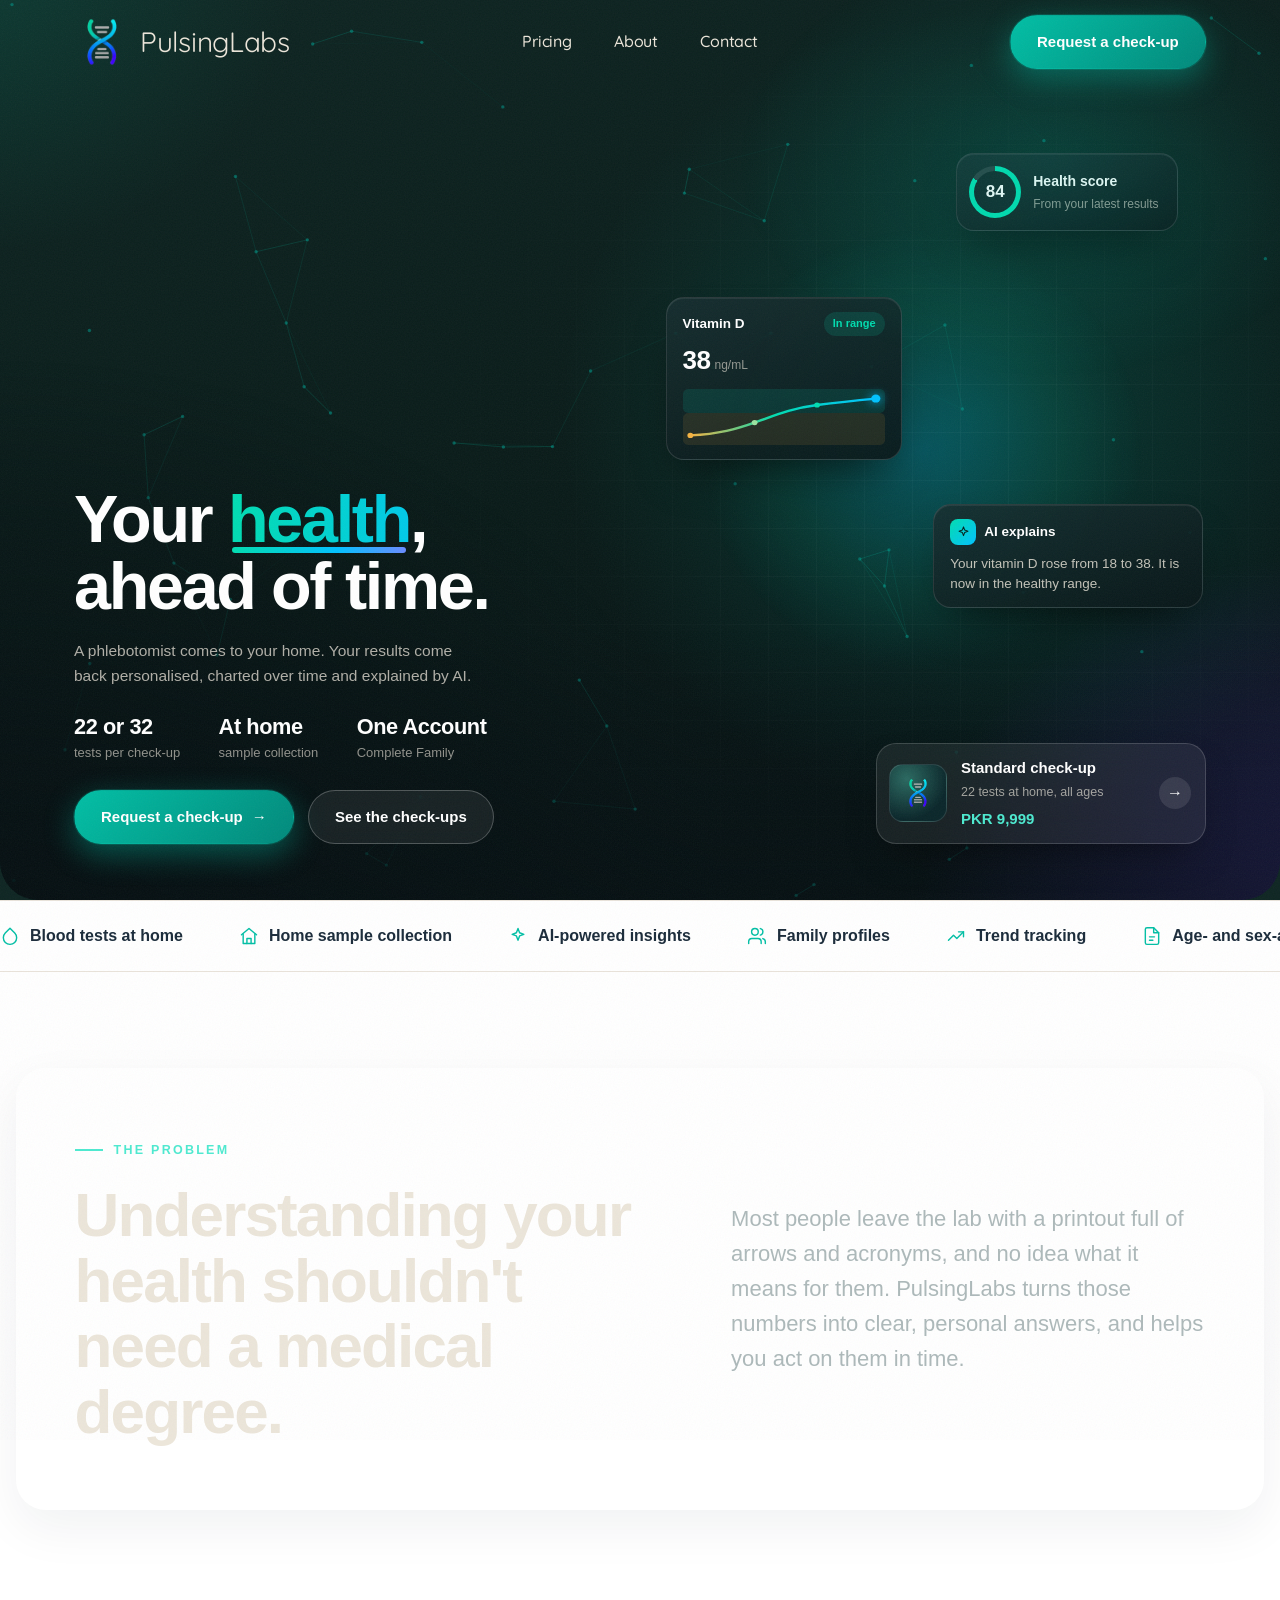
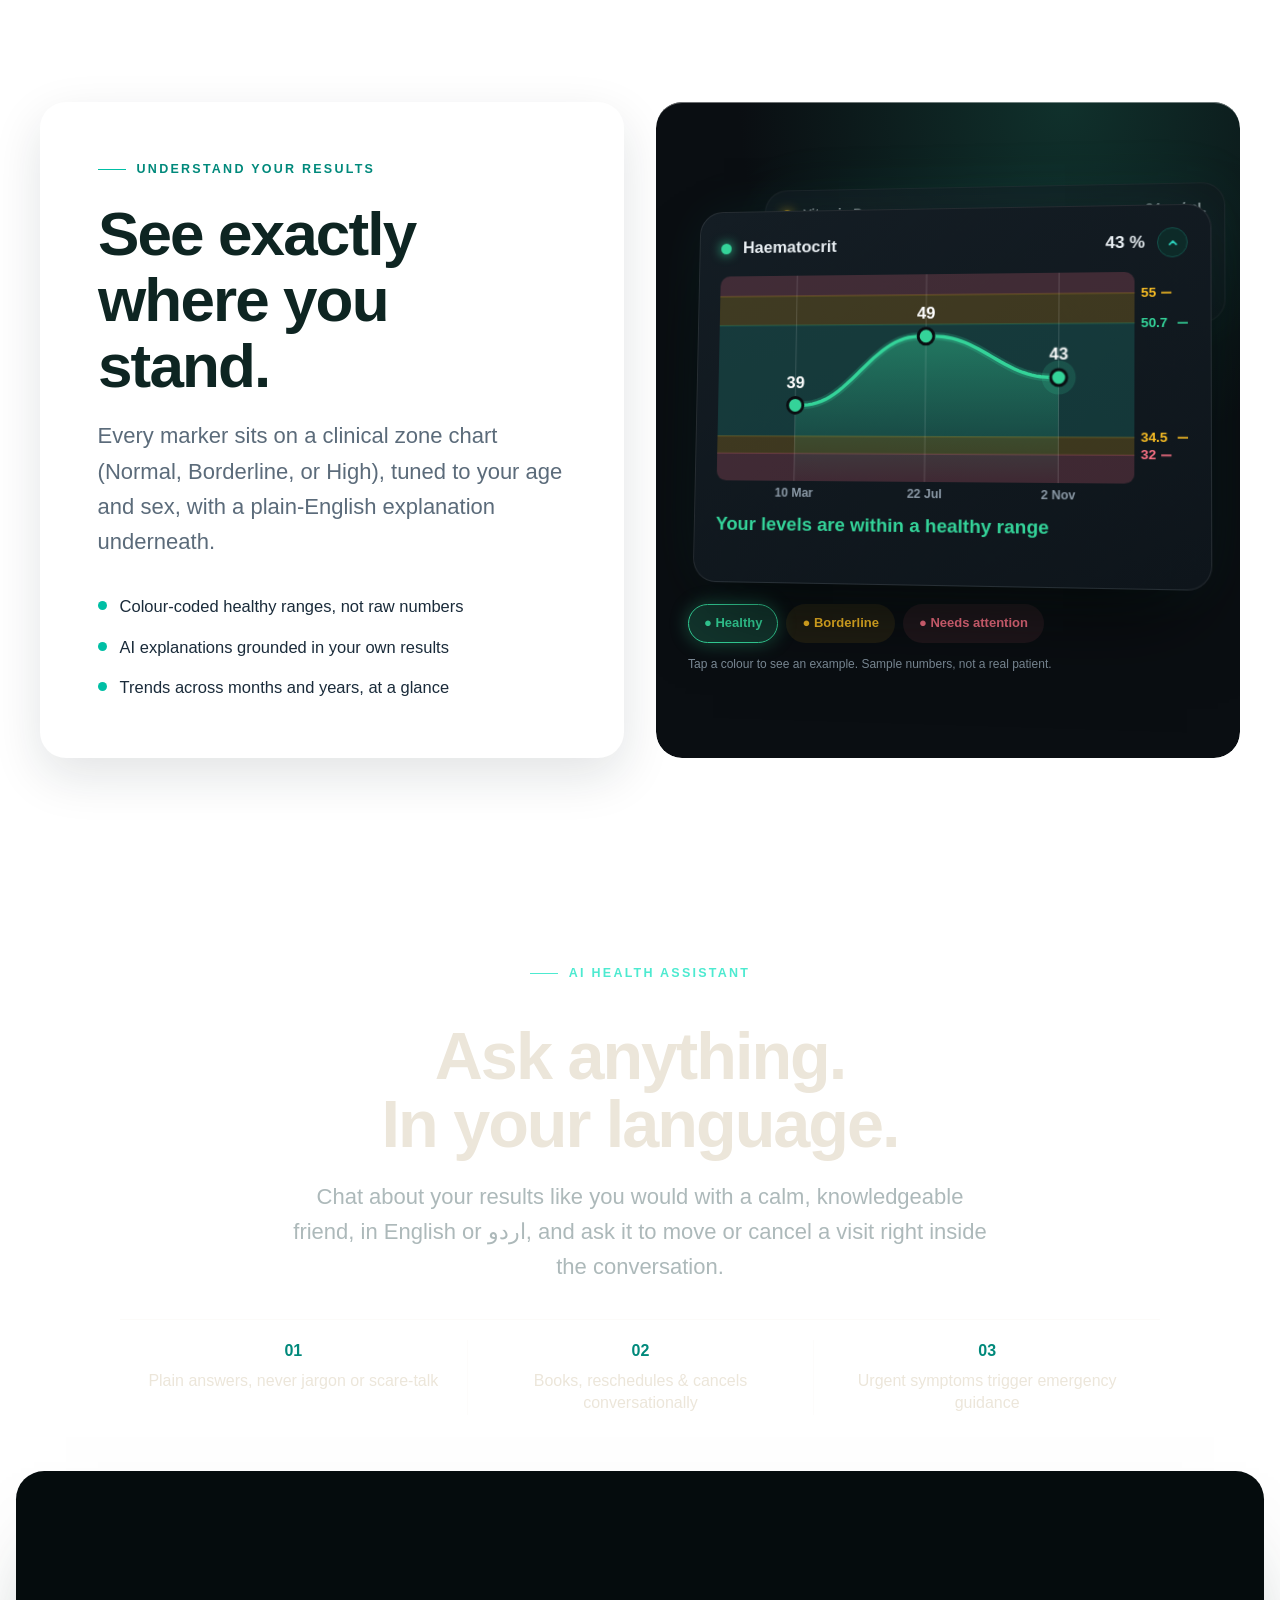
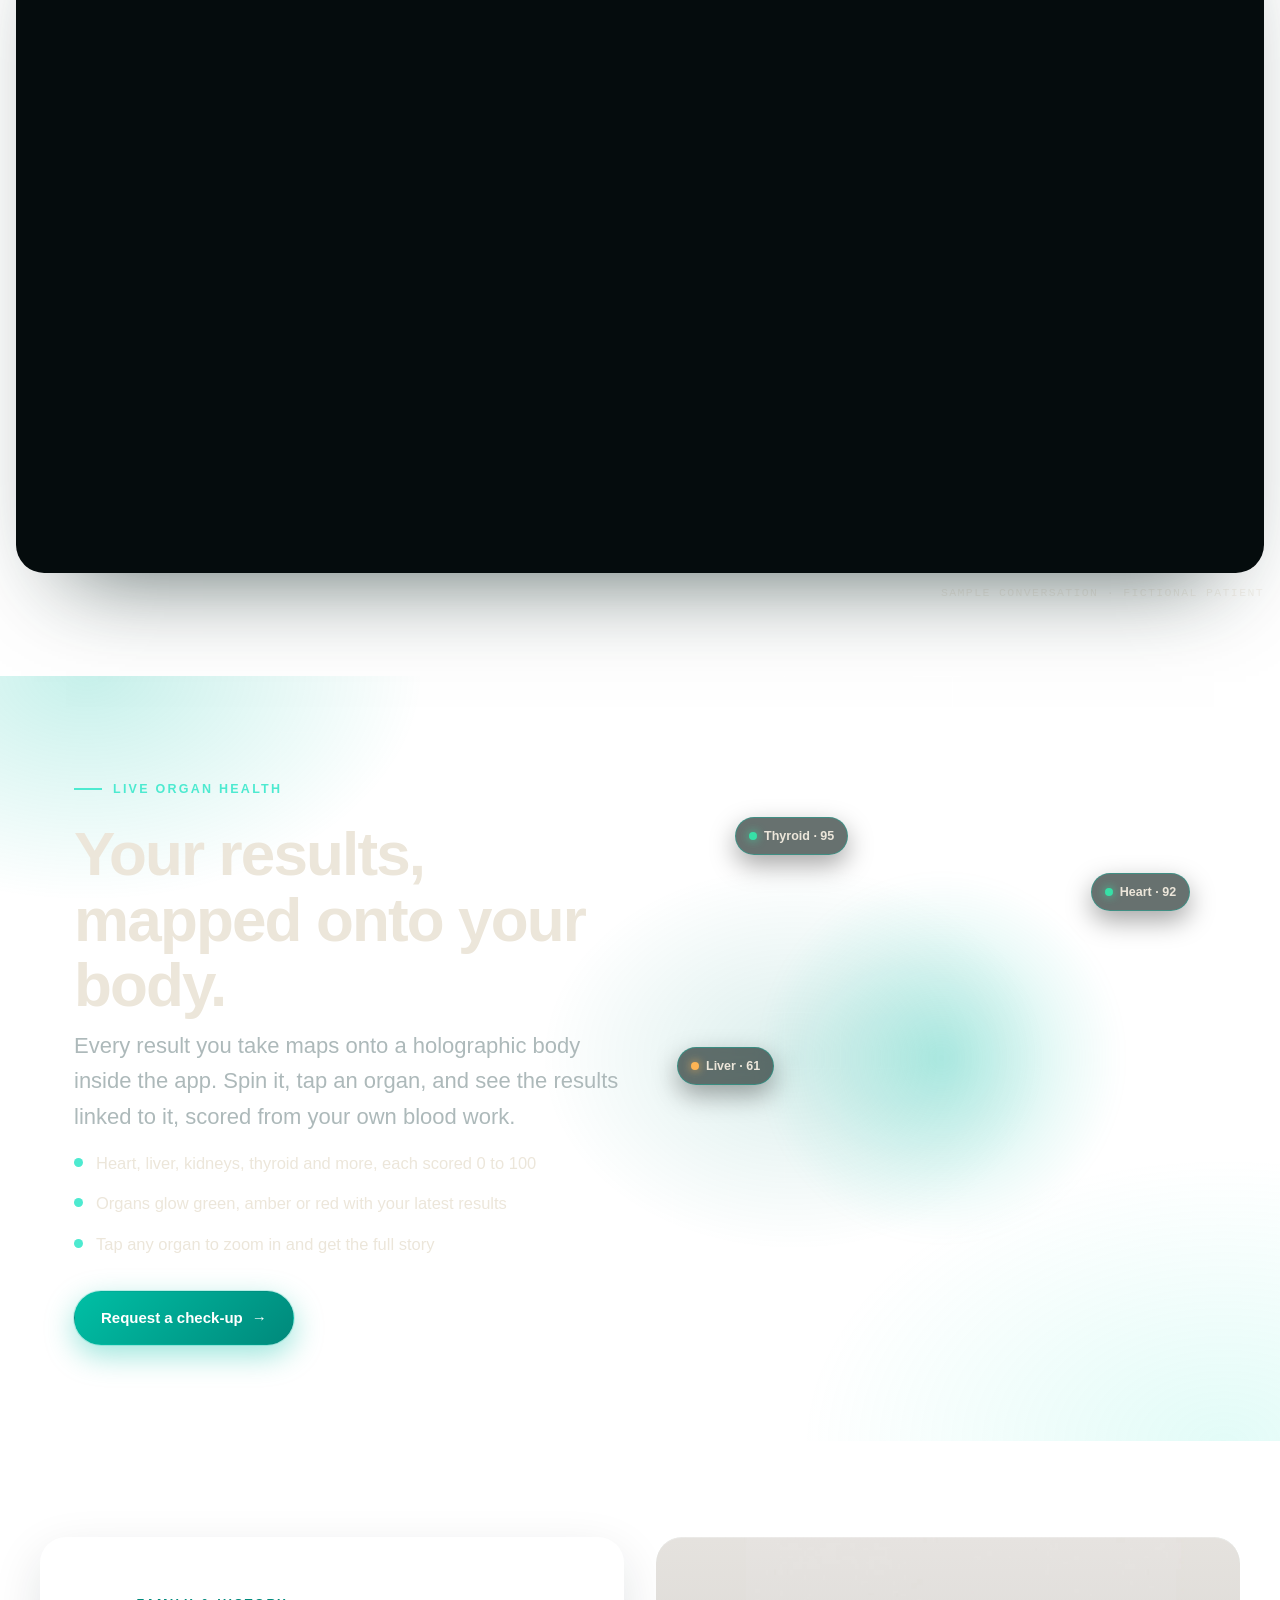
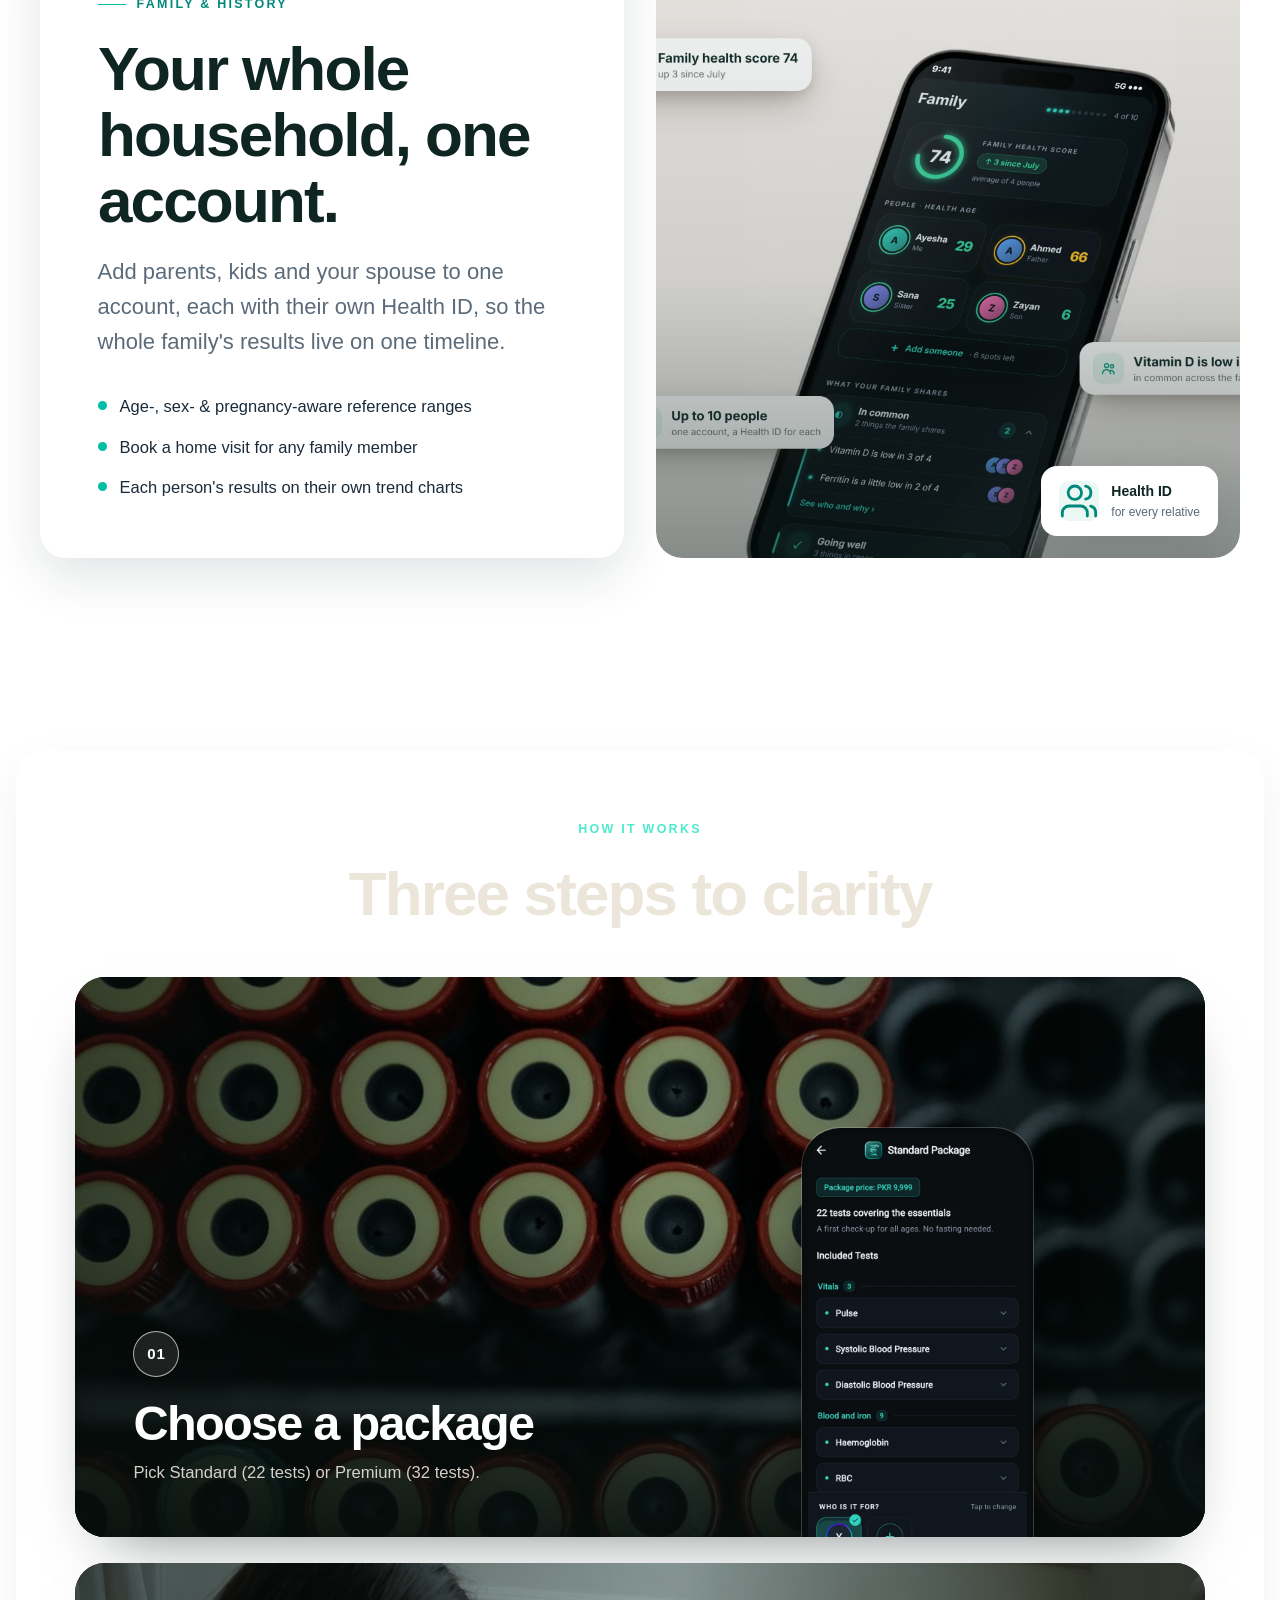
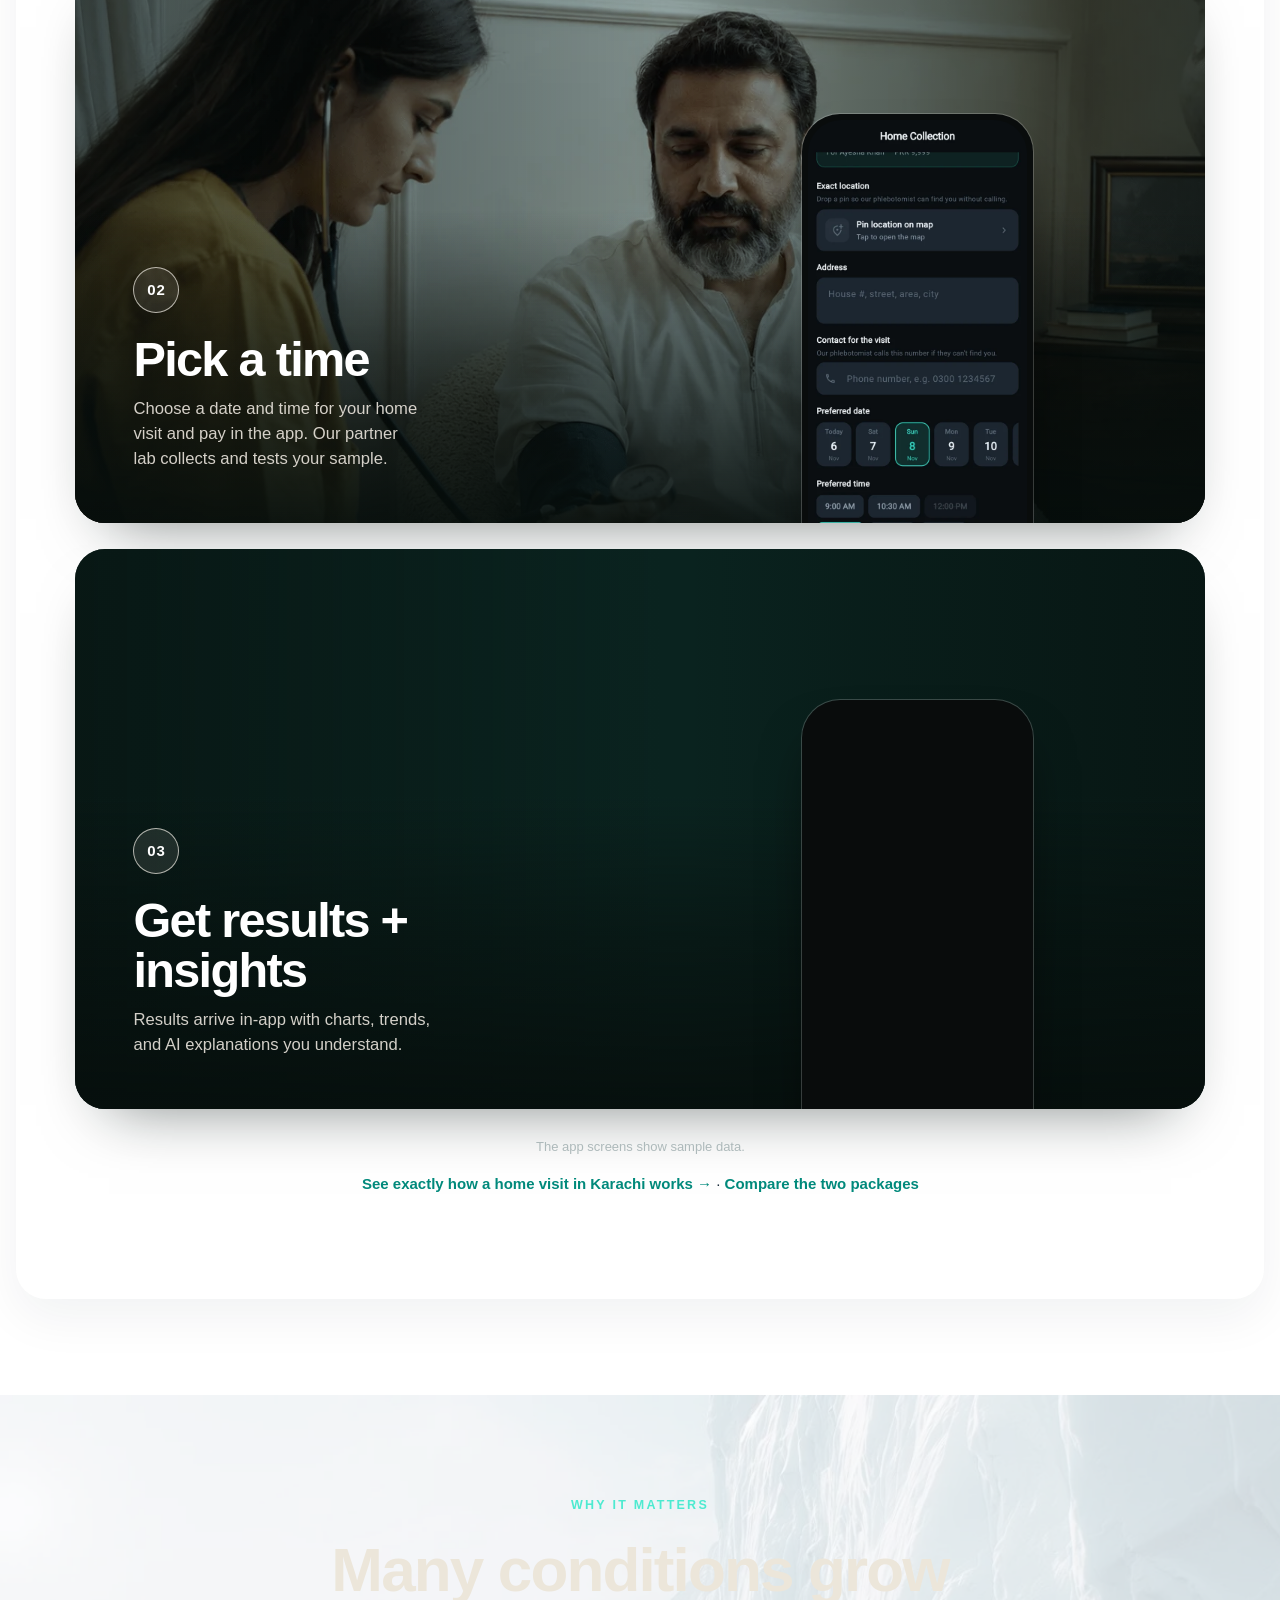
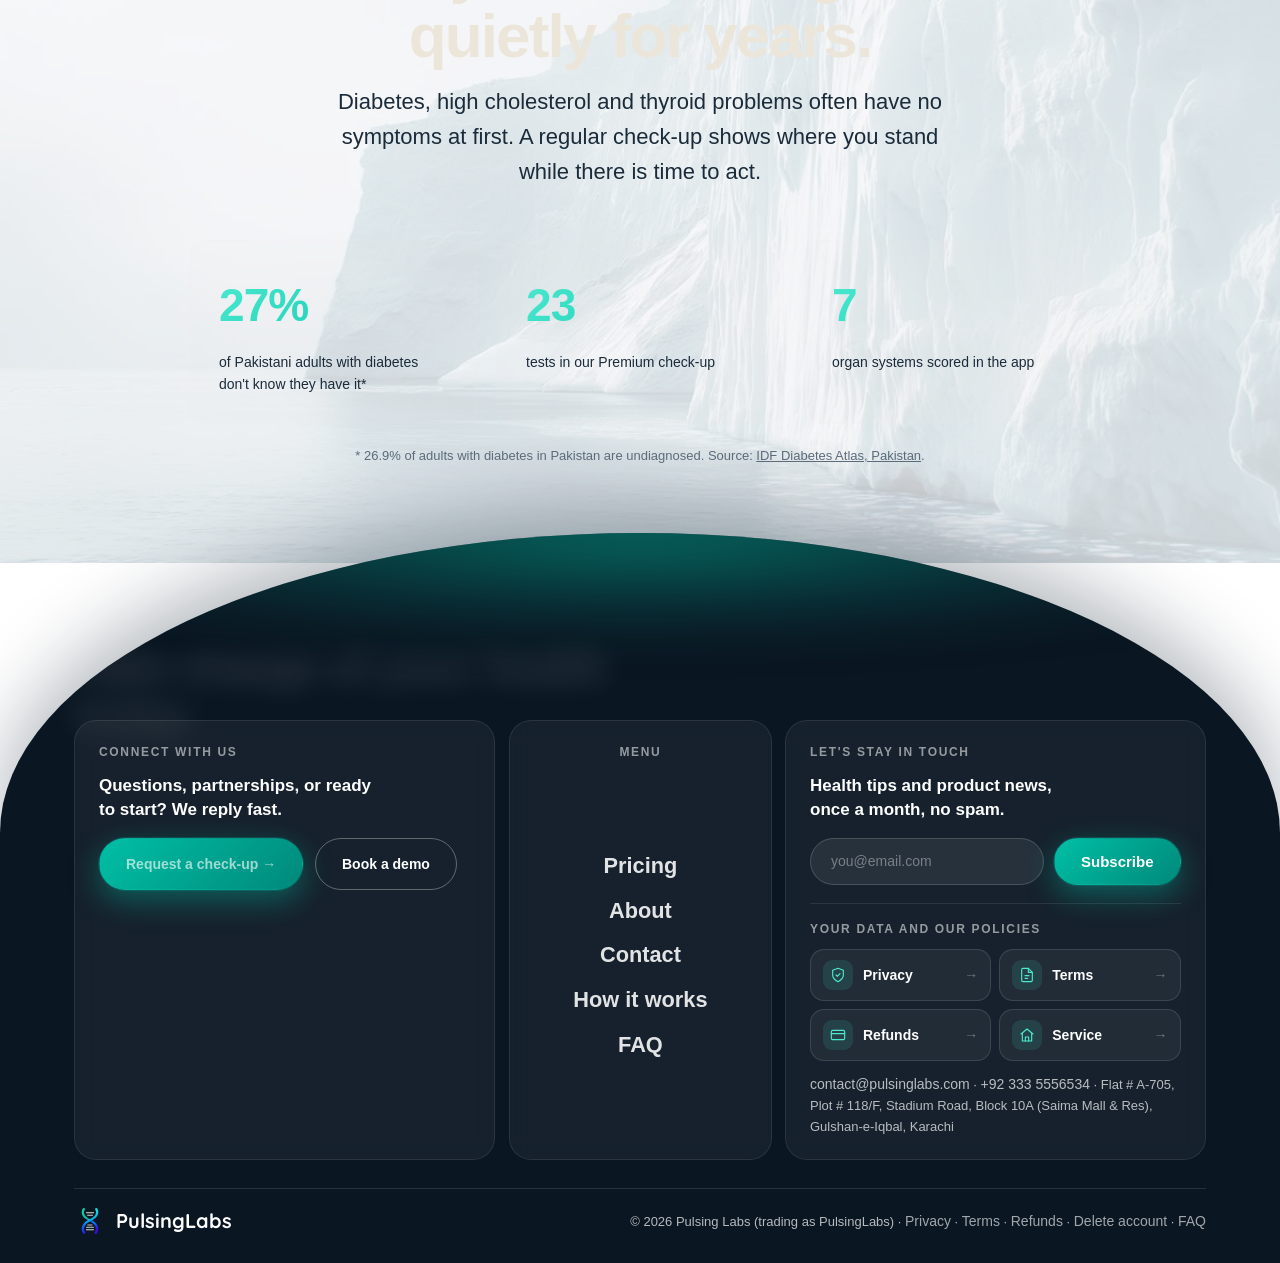
==== commit f64ab50b: "Merge remote-tracking branch 'upstream/main'" ====
--- a/index.html
+++ b/index.html
@@ -1,4 +1,4 @@
-﻿<!DOCTYPE html>
+<!DOCTYPE html>
 <html lang="en">
 <head>
   <meta charset="UTF-8" />
@@ -27,54 +27,71 @@
        families already use display=swap, so this only removes the first-paint
        stall from waiting on two external font CSS fetches. -->
   <link rel="stylesheet" href="https://api.fontshare.com/v2/css?f[]=general-sans@400,500,600,700&display=swap" media="print" onload="this.media='all'" />
-  <link rel="stylesheet" href="https://fonts.googleapis.com/css2?family=Quicksand:wght@400;500;600;700&display=swap" media="print" onload="this.media='all'" />
+  <link rel="stylesheet" href="https://fonts.googleapis.com/css2?family=Quicksand:wght@400;500;700&display=swap" media="print" onload="this.media='all'" />
   <noscript>
     <link rel="stylesheet" href="https://api.fontshare.com/v2/css?f[]=general-sans@400,500,600,700&display=swap" />
-    <link rel="stylesheet" href="https://fonts.googleapis.com/css2?family=Quicksand:wght@400;500;600;700&display=swap" />
+    <link rel="stylesheet" href="https://fonts.googleapis.com/css2?family=Quicksand:wght@400;500;700&display=swap" />
   </noscript>
-  <link rel="stylesheet" href="assets/style.css?v=117" />
+  <link rel="stylesheet" href="assets/style.css?v=149" />
   <link rel="icon" type="image/png" href="assets/img/favicon.png" />
   <!-- 3D engine for the holographic body band (self-hosted, pinned
        model-viewer@3.5.0) is injected on demand by app.js when the band
        nears the viewport - ~1MB of JS kept off the critical load path. -->
-  <script type="application/ld+json">{"@context":"https://schema.org","@graph":[{"@type":"Organization","@id":"https://pulsinglabs.com/#organization","name":"PulsingLabs","legalName":"Pulsing Labs","url":"https://pulsinglabs.com/","logo":"https://pulsinglabs.com/assets/img/logo-mark.png","email":"contact@pulsinglabs.com","description":"PulsingLabs is a Pakistani health app for booking blood tests at home in Karachi. A phlebotomist from a licensed partner laboratory collects the sample at home, and results arrive in the app explained in plain language for the patient's age and sex.","telephone":"+92-333-5556534","address":{"@type":"PostalAddress","streetAddress":"Flat # A-705, Plot # 118/F, Stadium Road, Block 10A (Saima Mall & Res), Gulshan-e-Iqbal","addressLocality":"Karachi","addressCountry":"PK"},"areaServed":{"@type":"City","name":"Karachi"},"contactPoint":{"@type":"ContactPoint","contactType":"customer support","email":"contact@pulsinglabs.com","telephone":"+92-333-5556534","areaServed":"PK","availableLanguage":["English","Urdu"]}},{"@type":"WebSite","@id":"https://pulsinglabs.com/#website","url":"https://pulsinglabs.com/","name":"PulsingLabs","publisher":{"@id":"https://pulsinglabs.com/#organization"},"inLanguage":"en"},{"@type":"Service","@id":"https://pulsinglabs.com/#home-blood-test","name":"Blood test at home in Karachi","serviceType":"Home blood sample collection and laboratory testing","provider":{"@id":"https://pulsinglabs.com/#organization"},"areaServed":{"@type":"City","name":"Karachi"},"url":"https://pulsinglabs.com/pricing","offers":[{"@type":"Offer","name":"Standard check-up","description":"A first check-up for all ages: vitals (pulse, blood pressure), full blood count (haemoglobin, RBC, haematocrit, MCV, MCH, MCHC, RDW, WBC, platelets), random blood sugar, the full cholesterol profile (total, LDL, HDL, ratio, triglycerides), thyroid screen (TSH), SGPT (ALT), creatinine and calcium. No fasting needed. Sample collected at home in Karachi. 22 tests.","price":"9999","priceCurrency":"PKR","url":"https://pulsinglabs.com/pricing","availability":"https://schema.org/InStock"},{"@type":"Offer","name":"Premium check-up","description":"Everything in Standard plus HbA1c, ferritin, ESR, vitamin D, hepatitis screening (Anti-HCV, HBsAg), free T3, free T4, total bilirubin and urea. For all ages, no fasting needed. Sample collected at home in Karachi. 32 tests.","price":"19999","priceCurrency":"PKR","url":"https://pulsinglabs.com/pricing","availability":"https://schema.org/InStock"}]}]}</script>
+  <script type="application/ld+json">{"@context":"https://schema.org","@graph":[{"@type":"Organization","@id":"https://pulsinglabs.com/#organization","name":"PulsingLabs","legalName":"Pulsing Labs","url":"https://pulsinglabs.com/","logo":"https://pulsinglabs.com/assets/img/logo-mark.png","email":"contact@pulsinglabs.com","description":"PulsingLabs is a Pakistani health app for booking blood tests at home in Karachi. A phlebotomist from our partner laboratory collects the sample at home, and results arrive in the app explained in plain language for the patient's age and sex.","telephone":"+92-333-5556534","address":{"@type":"PostalAddress","streetAddress":"Flat # A-705, Plot # 118/F, Stadium Road, Block 10A (Saima Mall & Res), Gulshan-e-Iqbal","addressLocality":"Karachi","addressCountry":"PK"},"areaServed":{"@type":"City","name":"Karachi"},"contactPoint":{"@type":"ContactPoint","contactType":"customer support","email":"contact@pulsinglabs.com","telephone":"+92-333-5556534","areaServed":"PK","availableLanguage":["English","Urdu"]}},{"@type":"WebSite","@id":"https://pulsinglabs.com/#website","url":"https://pulsinglabs.com/","name":"PulsingLabs","publisher":{"@id":"https://pulsinglabs.com/#organization"},"inLanguage":"en"},{"@type":"Service","@id":"https://pulsinglabs.com/#home-blood-test","name":"Blood test at home in Karachi","serviceType":"Home blood sample collection and laboratory testing","provider":{"@id":"https://pulsinglabs.com/#organization"},"areaServed":{"@type":"City","name":"Karachi"},"url":"https://pulsinglabs.com/pricing","offers":[{"@type":"Offer","name":"Standard check-up","description":"A first check-up for all ages: vitals (pulse, blood pressure), full blood count (haemoglobin, RBC, haematocrit, MCV, MCH, MCHC, RDW, WBC, platelets), random blood sugar, the full cholesterol profile (total, LDL, HDL, ratio, triglycerides), thyroid screen (TSH), SGPT (ALT), creatinine and calcium. No fasting needed. Sample collected at home in Karachi. 22 tests.","price":"9999","priceCurrency":"PKR","url":"https://pulsinglabs.com/pricing","availability":"https://schema.org/InStock"},{"@type":"Offer","name":"Premium check-up","description":"Everything in Standard plus HbA1c, ferritin, ESR, vitamin D, hepatitis screening (Anti-HCV, HBsAg), free T3, free T4, total bilirubin and urea. For all ages, no fasting needed. Sample collected at home in Karachi. 32 tests.","price":"19999","priceCurrency":"PKR","url":"https://pulsinglabs.com/pricing","availability":"https://schema.org/InStock"}]}]}</script>
 </head>
 <body>
   <div id="site-header"></div>
 
-  <!-- ============ HERO (cream band) ============ -->
+  <!-- ============ HERO: one dark panel, the 3D helix inside it ============ -->
   <section class="hero">
-    <canvas id="hero-particles" aria-hidden="true"></canvas>
-    <div class="hero-deco" data-depth="0.6" aria-hidden="true"><span class="ring r1"></span><span class="ring r2"></span><span class="dots"></span></div>
-    <div class="wrap hero-grid">
-      <div class="page-enter">
-        <span class="eyebrow" data-scramble data-i18n="home.eyebrow">Your health, simplified</span>
-        <h1 data-i18n-html="home.h1">Book lab tests.<br>Then actually <span class="grad-text">understand</span> them.</h1>
-        <p class="lead">Book a blood test at home in Karachi: a phlebotomist collects your sample at your door, and every result comes back explained in plain English by AI. Two check-ups, for all ages, no fasting needed. For you, and your whole family.</p>
+    <div class="hero-panel">
+      <canvas id="hero-particles" aria-hidden="true"></canvas>
+      <div class="hero-glow" aria-hidden="true"></div>
+      <!-- Wide screens: head + foot stack bottom-left, the card sits bottom-right.
+           Phones: head at the top, helix in the middle, card + button at the bottom. -->
+      <!-- Floating cards along the helix: one story (a result, its trend, the AI's words).
+           Decorative sample values, hidden from screen readers. -->
+      <div class="hero-float hf-score" aria-hidden="true"><div class="hf-in">
+        <div class="hf-ring" data-ring="84"><i>0</i></div>
+        <div class="hf-txt"><b>Health score</b><span>From your latest results</span></div>
+      </div></div>
+      <div class="hero-float hf-chart" aria-hidden="true"><div class="hf-in">
+        <div class="hf-row"><b>Vitamin D</b><span class="hf-pill">In range</span></div>
+        <div class="hf-val">38<small>ng/mL</small></div>
+        <svg class="hf-spark" viewBox="0 0 220 70" preserveAspectRatio="none">
+          <defs><linearGradient id="hfLine" x1="0" x2="1"><stop offset="0" stop-color="#F5B342"/><stop offset=".45" stop-color="#00DDB0"/><stop offset="1" stop-color="#00C2FF"/></linearGradient></defs>
+          <rect x="0" y="0" width="220" height="30" rx="6" fill="rgba(0,191,165,.14)"/>
+          <rect x="0" y="30" width="220" height="40" rx="6" fill="rgba(245,179,66,.10)"/>
+          <path class="hf-path" pathLength="1" d="M8 58 C40 56 58 50 78 42 S118 24 146 20 S192 14 210 12" fill="none" stroke="url(#hfLine)" stroke-width="3" stroke-linecap="round"/>
+          <circle cx="8" cy="58" r="3.2" fill="#F5B342"/><circle cx="78" cy="42" r="3.2" fill="#9BE3A0"/><circle cx="146" cy="20" r="3.2" fill="#00DDB0"/>
+          <circle class="hf-end" cx="210" cy="12" r="5" fill="#00C2FF"/>
+        </svg>
+      </div></div>
+      <div class="hero-float hf-ai" aria-hidden="true"><div class="hf-in">
+        <div class="hf-row"><span class="hf-ic" data-icon="sparkle"></span><b>AI explains</b></div>
+        <p>Your vitamin D rose from 18 to 38. It is now in the healthy range.</p>
+      </div></div>
+
+      <div class="hero-head page-enter">
+        <h1>Your <span class="grad-text">health</span>,<br>ahead of time.</h1>
+      </div>
+      <div class="hero-foot page-enter">
+        <p class="lead">A phlebotomist comes to your home. Your results come back personalised, charted over time and explained by AI.</p>
+        <ul class="hero-stats">
+          <li><b>22 or 32</b><span>tests per check-up</span></li>
+          <li><b>At home</b><span>sample collection</span></li>
+          <li><b>One Account</b><span>Complete Family</span></li>
+        </ul>
         <div class="hero-cta">
-          <a class="btn btn-primary" href="#" data-cta="app" data-magnetic data-i18n-html="home.cta1">Get started free <span class="arrow">→</span></a>
-          <!-- Disabled per owner request (Features tab disabled) - re-enable by uncommenting.
-          <a class="btn btn-ghost" href="/features" data-i18n="home.cta2">See how it works</a>
-          -->
-        </div>
-        <div class="hero-note"><span class="ico-inline" data-icon="shield"></span> <span data-i18n="home.note">Private &amp; secure</span></div>
-      </div>
-      <div class="page-enter">
-        <div class="media media-mint tall">
-          <div class="phone-card" aria-hidden="true">
-            <div class="phone-head">
-              <div><strong>Health Score</strong><div class="score">Last updated · today</div></div>
-              <div class="ring" data-ring="88"><i>0</i></div>
-            </div>
-            <div class="marker"><span class="name">HbA1c</span><span class="val">5.4%</span><span class="pill ok">Normal</span></div>
-            <div class="marker"><span class="name">LDL Cholesterol</span><span class="val">145 mg/dL</span><span class="pill hi">High</span></div>
-            <div class="marker"><span class="name">Vitamin D</span><span class="val">22 ng/mL</span><span class="pill mid">Low</span></div>
-            <div class="marker"><span class="name">TSH</span><span class="val">2.1 mIU/L</span><span class="pill ok">Normal</span></div>
-          </div>
-          <div class="badge-float bf-tl" data-depth="1.6"><span class="bf-ic" data-icon="sparkle"></span><span><b>AI explained</b><span>your HbA1c</span></span></div>
-          <div class="badge-float bf-br" data-depth="1.2"><span class="bf-ic" data-icon="trend"></span><span><b>Trending up</b><span>since March</span></span></div>
-        </div>
-      </div>
+          <a class="btn btn-primary" href="#" data-cta="app" data-magnetic data-i18n-html="home.cta1">Request a check-up <span class="arrow">→</span></a>
+          <a class="btn btn-glass" href="/pricing">See the check-ups</a>
+        </div>
+      </div>
+      <a class="hero-card page-enter" href="/pricing">
+        <span class="hc-mark" aria-hidden="true"><img src="assets/img/logo-mark.png" alt="" width="34" height="34" decoding="async"></span>
+        <span class="hc-body"><b>Standard check-up</b><span>22 tests at home, all ages</span><em>PKR 9,999</em></span>
+        <span class="hc-go" aria-hidden="true">→</span>
+      </a>
     </div>
   </section>
 
@@ -128,80 +145,39 @@
           </ul>
         </div>
         <div class="split-media reveal-r">
-          <div class="media photo tall">
-            <img class="media-img" src="assets/img/result.jpeg" alt="The PulsingLabs results screen showing a Hematocrit trend on a clinical zone chart" loading="eager" fetchpriority="high" decoding="async" />
-            <div class="badge-float bf-br"><span class="bf-ic" data-icon="chart"></span><span><b>Hematocrit</b><span>within range</span></span></div>
-          </div>
-        </div>
-      </div>
-    </div>
-  </section>
-
-  <!-- ============ SPOTLIGHT B, AI assistant (DARK, flipped) ============ -->
-  <section class="s-dark">
-    <div class="wrap">
-      <div class="split flip boxed">
-        <div class="split-copy reveal-r">
-          <span class="eyebrow" data-i18n="spB.eyebrow">AI health assistant</span>
-          <h2 data-i18n="spB.h2">Ask anything. In your language.</h2>
-          <p class="lead" data-i18n="spB.lead">Chat about your results like you would with a calm, knowledgeable friend, in English or اردو, and ask it to move or cancel a visit right inside the conversation.</p>
-          <ul class="split-list">
-            <li data-i18n="spB.li1">Plain answers, never jargon or scare-talk</li>
-            <li data-i18n="spB.li2">Books, reschedules &amp; cancels conversationally</li>
-            <li data-i18n="spB.li3">Urgent symptoms trigger emergency guidance</li>
-          </ul>
-        </div>
-        <div class="split-media reveal-l">
-          <!-- AI chat panel: realistic product showcase replacing generic chat bubbles -->
-          <div class="ai-panel">
-            <!-- Header -->
-            <div class="ai-panel-head">
-              <div class="ai-panel-logo">
-                <svg viewBox="0 0 24 24"><path d="M12 2a5 5 0 015 5c0 1.9-1.05 3.56-2.6 4.43L13 12.5V14h-2v-1.5l-1.4-.07A5.002 5.002 0 017 7a5 5 0 015-5zm0 11.5V17h2v1a2 2 0 01-4 0v-1h2v-2.5z"/></svg>
-              </div>
-              <div>
-                <div class="ai-panel-nm">PulsingLabs AI</div>
-                <div class="ai-panel-sub">Your personal health assistant</div>
-              </div>
-              <div class="ai-panel-live">Live</div>
-            </div>
-            <!-- Greeting -->
-            <div class="ai-greeting">
-              <strong>Hello Ahmed,</strong>
-              <span>I reviewed your latest results. Here is what matters most right now.</span>
-            </div>
-            <!-- Conversation -->
-            <div class="ai-msgs">
-              <div class="ai-msg-u">Why is my LDL still high after 3 months?</div>
-              <div class="ai-msg-b">
-                <div class="ai-msg-av">
-                  <svg viewBox="0 0 24 24"><path d="M12 2a5 5 0 015 5c0 1.9-1.05 3.56-2.6 4.43L13 12.5V14h-2v-1.5l-1.4-.07A5.002 5.002 0 017 7a5 5 0 015-5z"/></svg>
-                </div>
-                <div class="ai-msg-tx">
-                  Your LDL is 145 mg/dL, above the 100 optimal target. Combined with your borderline CRP (2.1), this signals mild cardiovascular risk. A Mediterranean-style diet and a lipid recheck in 3 months is the right move.
-                  <div class="ai-badge-watch">&#9888; Watch &middot; Follow up in 3 months</div>
-                </div>
-              </div>
-              <div class="ai-msg-u">Yes please, book next Tuesday</div>
-              <div class="ai-msg-b">
-                <div class="ai-msg-av">
-                  <svg viewBox="0 0 24 24"><path d="M12 2a5 5 0 015 5c0 1.9-1.05 3.56-2.6 4.43L13 12.5V14h-2v-1.5l-1.4-.07A5.002 5.002 0 017 7a5 5 0 015-5z"/></svg>
-                </div>
-                <div class="ai-badge-booked">
-                  <svg viewBox="0 0 24 24"><polyline points="20 6 9 17 4 12"/></svg>
-                  Home visit moved &middot; Tue 29 Oct, 10:00 AM
-                </div>
-              </div>
-            </div>
-            <!-- Quick-action chips -->
-            <div class="ai-chips">
-              <button class="ai-chip">Explain my TSH</button>
-              <button class="ai-chip">View trends</button>
-              <button class="ai-chip">Book follow-up</button>
-            </div>
-          </div>
-        </div>
-      </div>
+          <div class="media photo tall rc-media">
+            <div class="rc" data-result-card></div>
+            <noscript><img class="media-img" src="assets/img/result-v3.webp" alt="The PulsingLabs results screen showing a Hematocrit trend on a clinical zone chart" /></noscript>
+          </div>
+        </div>
+      </div>
+    </div>
+  </section>
+
+  <!-- ============ SPOTLIGHT B, AI assistant: editorial head + the demo film as a big screen ============
+       The film is a silent loop (no audio track), no controls. It downloads only when it nears the
+       viewport and plays only while visible; phones get the vertical 540p cut. assets/app.js: bindAiVideo -->
+  <section class="s-cream ai-show">
+    <div class="ai-head">
+      <div class="ai-head-l reveal">
+        <span class="eyebrow" data-i18n="spB.eyebrow">AI health assistant</span>
+        <h2 data-i18n-html="spB.h2">Ask anything.<br>In your language.</h2>
+      </div>
+      <div class="ai-head-r reveal">
+        <p class="lead" data-i18n="spB.lead">Chat about your results like you would with a calm, knowledgeable friend, in English or اردو, and ask it to move or cancel a visit right inside the conversation.</p>
+        <ol class="ai-list">
+          <li><b aria-hidden="true">01</b><span data-i18n="spB.li1">Plain answers, never jargon or scare-talk</span></li>
+          <li><b aria-hidden="true">02</b><span data-i18n="spB.li2">Books, reschedules &amp; cancels conversationally</span></li>
+          <li><b aria-hidden="true">03</b><span data-i18n="spB.li3">Urgent symptoms trigger emergency guidance</span></li>
+        </ol>
+      </div>
+    </div>
+    <div class="ai-stage" data-aivideo>
+      <div class="ai-screen">
+        <picture><source media="(max-width: 760px)" srcset="assets/img/ai-chat-poster-v.webp" width="540" height="960" /><img class="ai-poster" src="assets/img/ai-chat-poster.webp" alt="The PulsingLabs AI health assistant explaining a Vitamin D result, with the patient's earlier readings" width="1440" height="810" loading="lazy" decoding="async" /></picture>
+        <video muted playsinline loop preload="none" data-src="assets/img/ai-chat.mp4" data-src-sm="assets/img/ai-chat-sm.mp4" aria-hidden="true" tabindex="-1" disablepictureinpicture disableremoteplayback width="1440" height="810"></video>
+      </div>
+      <p class="ai-cap" aria-hidden="true">Sample conversation · fictional patient</p>
     </div>
   </section>
 
@@ -210,15 +186,15 @@
     <div class="wrap body3d-grid">
       <div class="body3d-copy reveal-l">
         <span class="eyebrow" data-i18n="b3d.eyebrow">Live organ health</span>
-        <h2 data-i18n="b3d.h2">Your body, decoded in 3D.</h2>
-        <p class="lead" data-i18n="b3d.lead">Every result you take maps onto a holographic body inside the app. Spin it, tap an organ, and see its live condition scored from your own blood work.</p>
+        <h2 data-i18n="b3d.h2">Your results, mapped onto your body.</h2>
+        <p class="lead" data-i18n="b3d.lead">Every result you take maps onto a holographic body inside the app. Spin it, tap an organ, and see the results linked to it, scored from your own blood work.</p>
         <ul class="split-list">
           <li data-i18n="b3d.li1">Heart, liver, kidneys, thyroid and more, each scored 0 to 100</li>
           <li data-i18n="b3d.li2">Organs glow green, amber or red with your latest results</li>
           <li data-i18n="b3d.li3">Tap any organ to zoom in and get the full story</li>
         </ul>
         <div class="hero-cta">
-          <a class="btn btn-primary" href="#" data-cta="app" data-magnetic data-i18n-html="b3d.cta">Scan your health <span class="arrow">→</span></a>
+          <a class="btn btn-primary" href="#" data-cta="app" data-magnetic data-i18n-html="b3d.cta">Request a check-up <span class="arrow">→</span></a>
         </div>
       </div>
       <div class="body3d-stage reveal-r" aria-hidden="true">
@@ -260,7 +236,7 @@
         </div>
         <div class="split-media reveal-r">
           <div class="media photo tall">
-            <img class="media-img" style="object-position:center 22%;" src="assets/img/family-tab.jpeg" alt="The Family tab in the PulsingLabs app, one relative under your care with results and health score" loading="lazy" />
+            <img class="media-img" style="object-position:center;" src="assets/img/family-tab-v4.webp" alt="The Family tab in the PulsingLabs app: a family health score, each person with their health age, and what the family has in common" loading="lazy" />
             <div class="badge-float bf-br"><span class="bf-ic" data-icon="users"></span><span><b>Health ID</b><span>for every relative</span></span></div>
           </div>
         </div>
@@ -276,19 +252,19 @@
         <div class="split-copy reveal-r">
           <span class="eyebrow" data-i18n="hc.eyebrow">Home sample collection</span>
           <h2 data-i18n="hc.h2">No lab trip. We come to you.</h2>
-          <p class="lead" data-i18n="hc.lead">Every booking is a home visit: a phlebotomist from a licensed partner lab collects your sample at your door, at a time that suits you. Results arrive in the app, zero travel.</p>
+          <p class="lead" data-i18n="hc.lead">Every booking is a home visit: a phlebotomist from our partner lab collects your sample at your door, at a time that suits you. Results arrive in the app, zero travel.</p>
           <ul class="split-list">
             <li data-i18n="hc.li1">Every booking is a home visit, no extra step</li>
             <li data-i18n="hc.li2">Pick a slot, morning, afternoon or evening</li>
             <li data-i18n="hc.li3">Results flow into the app like any other test</li>
           </ul>
           <div class="hero-cta">
-            <a class="btn btn-primary" href="#" data-cta="home-visit" data-magnetic data-i18n-html="hc.btn">Book a home visit <span class="arrow">→</span></a>
+            <a class="btn btn-primary" href="#" data-cta="home-visit" data-magnetic data-i18n-html="hc.btn">Request a home visit <span class="arrow">→</span></a>
           </div>
         </div>
         <div class="split-media reveal-l">
           <div class="media photo tall">
-            <img class="media-img" src="assets/img/home1new.webp" alt="A certified phlebotomist collecting a sample at a patient's home" loading="lazy" />
+            <img class="media-img" src="assets/img/home1new.webp" alt="A phlebotomist collecting a sample at a patient's home" loading="lazy" />
             <div class="badge-float bf-tl"><span class="bf-ic" data-icon="home"></span><span><b>On the way</b><span>arriving 09:10</span></span></div>
           </div>
         </div>
@@ -305,11 +281,53 @@
         <h2 data-i18n="how.h2">Three steps to clarity</h2>
       </div>
       <div class="stack" style="margin-top:50px;">
-        <div class="stack-card"><div class="sc-num">1</div><div><h3 data-i18n="how.s1h">Choose a package</h3><p data-i18n="how.s1p">Pick Standard (22 tests) or Premium (32 tests).</p></div></div>
-        <div class="stack-card"><div class="sc-num">2</div><div><h3 data-i18n="how.s2h">Pick a time</h3><p data-i18n="how.s2p">Choose a date and time for your home visit and pay in the app. A licensed partner lab collects and tests your sample.</p></div></div>
-        <div class="stack-card"><div class="sc-num">3</div><div><h3 data-i18n="how.s3h">Get results + insights</h3><p data-i18n="how.s3p">Results arrive in-app with charts, trends, and AI explanations you understand.</p></div></div>
-      </div>
-      <p class="center reveal" style="margin-top:28px;font-size:15px;"><a href="/how-it-works" style="color:var(--teal-d);font-weight:700;">See exactly how a home visit in Karachi works <span class="arrow">→</span></a> · <a href="/pricing" style="color:var(--teal-d);font-weight:700;">Compare the two packages</a></p>
+        <div class="stack-card">
+          <div class="step-bg"><img src="assets/img/vials.jpg" style="object-position:center 50%;" alt="" aria-hidden="true" width="1254" height="1254" loading="lazy" decoding="async" /></div>
+          <div class="step-scrim" aria-hidden="true"></div>
+          <div class="sc-top"><div class="sc-badge"><b>01</b><i aria-hidden="true"></i></div><h3 data-i18n="how.s1h">Choose a package</h3><p data-i18n="how.s1p">Pick Standard (22 tests) or Premium (32 tests).</p></div>
+          <div class="step-panel" aria-hidden="true">
+            <div class="sp-cap">Two check-ups</div>
+            <div class="sp-tier"><b>Standard</b><span>22 tests</span><em>PKR 9,999</em></div>
+            <div class="sp-tier"><b>Premium</b><span>32 tests</span><em>PKR 19,999</em></div>
+          </div>
+          <div class="step-phone"><img src="assets/img/app-step1.webp" alt="The PulsingLabs Standard package page: 22 tests, PKR 9,999, the tests grouped by type, and who the booking is for" width="600" height="1298" loading="lazy" decoding="async" /></div>
+        </div>
+        <div class="stack-card">
+          <div class="step-bg flip"><img src="assets/img/home1new.webp" style="object-position:center 42%;" alt="" aria-hidden="true" width="1254" height="1254" loading="lazy" decoding="async" /></div>
+          <div class="step-scrim" aria-hidden="true"></div>
+          <div class="sc-top"><div class="sc-badge"><b>02</b><i aria-hidden="true"></i></div><h3 data-i18n="how.s2h">Pick a time</h3><p data-i18n="how.s2p">Choose a date and time for your home visit and pay in the app. Our partner lab collects and tests your sample.</p></div>
+          <div class="step-panel" aria-hidden="true">
+            <div class="sp-cap">What happens next</div>
+            <ul class="sp-steps">
+              <li class="d"><i></i>Payment received</li>
+              <li class="n"><i></i>We confirm your visit time</li>
+              <li><i></i>Your sample is collected</li>
+              <li><i></i>Results and score, in the app</li>
+            </ul>
+          </div>
+          <div class="step-phone"><img src="assets/img/app-step2.webp" alt="The PulsingLabs home visit booking: a row of dates and the available times, with a time selected" width="600" height="1298" loading="lazy" decoding="async" /></div>
+        </div>
+        <div class="stack-card">
+          <div class="step-bg"><img src="assets/img/home2new.webp" style="object-position:center 18%;" alt="" aria-hidden="true" width="1254" height="1254" loading="lazy" decoding="async" /></div>
+          <div class="step-scrim" aria-hidden="true"></div>
+          <div class="sc-top"><div class="sc-badge"><b>03</b></div><h3 data-i18n="how.s3h">Get results + insights</h3><p data-i18n="how.s3p">Results arrive in-app with charts, trends, and AI explanations you understand.</p></div>
+          <div class="step-panel" aria-hidden="true">
+            <div class="sp-cap">Your health score</div>
+            <div class="sp-score">
+              <div class="sp-ring" style="--p:82"><b>82</b></div>
+              <div class="sp-ov"><b>Overall</b><span>out of 100</span></div>
+              <div class="sp-bars">
+                <div>Vitamins<i style="--w:82%"></i><em>82</em></div>
+                <div>Blood count<i style="--w:96%"></i><em>96</em></div>
+                <div>Diabetes<i style="--w:82%"></i><em>82</em></div>
+                <div>Thyroid<i style="--w:99%"></i><em>99</em></div>
+              </div>
+            </div>
+          </div>
+          <div class="step-phone"><img src="assets/img/app-step3.webp?v=4" alt="A PulsingLabs result: a Vitamin D trend chart rising into the healthy range, with a plain-English explanation" width="600" height="1298" loading="lazy" decoding="async" /></div>
+        </div>
+      </div>
+      <p class="center reveal" style="margin-top:28px;font-size:15px;"><span class="step-note" style="display:block;margin:0 0 14px;">The app screens show sample data.</span><a href="/how-it-works" style="color:var(--teal-d);font-weight:700;">See exactly how a home visit in Karachi works <span class="arrow">→</span></a> · <a href="/pricing" style="color:var(--teal-d);font-weight:700;">Compare the two packages</a></p>
     </div>
   </section>
 
@@ -351,6 +369,6 @@
   <!-- The closing CTA lives in the mega footer now (same headline + Open the
        App button), so the old teal band was removed as a duplicate. -->
   <div id="site-footer"><nav aria-label="Site pages"><p><a href="/">Home</a> · <a href="/pricing">Pricing</a> · <a href="/how-it-works">How it works</a> · <a href="/faq">FAQ</a> · <a href="/features">Features</a> · <a href="/business">For business</a> · <a href="/about">About</a> · <a href="/contact">Contact</a> · <a href="/how-it-works#service-policy">Service policy</a> · <a href="/refunds">Refund policy</a> · <a href="/privacy">Privacy policy</a> · <a href="/terms">Terms</a></p><p>PulsingLabs · Blood tests at home in Karachi · <a href="mailto:contact@pulsinglabs.com">contact@pulsinglabs.com</a></p></nav></div>
-  <script src="assets/app.js?v=120"></script>
+  <script src="assets/app.js?v=127"></script>
 </body>
 </html>
--- a/assets/style.css
+++ b/assets/style.css
@@ -663,6 +663,9 @@
      without this the drawer covers both. Lift them back on top so the X
      stays visible and tappable while the drawer is open. */
   .nav .logo, .nav-cta { position: relative; z-index: 195; }
+  /* the links leave the grid for the drawer, so drop the empty middle column:
+     otherwise the menu button sat in it, right next to the logo */
+  .nav-inner { grid-template-columns: 1fr auto; }
   /* CRITICAL: backdrop-filter on the scrolled header makes the header the
      containing block for its fixed-position children on mobile Chrome — the
      drawer then renders clipped inside the ~60px header bar ("menu invisible
@@ -1337,7 +1340,9 @@
 
 /* ---- Three.js 3D helix canvas (created at runtime; replaces 2D particles) ---- */
 #hero-3d {
-  position: absolute; inset: 0; z-index: 1; pointer-events: none;
+  /* explicit size: a canvas is a replaced element, so inset alone leaves it at its
+     PIXEL size (1.5x on high-density screens) and the helix showed zoomed + cropped */
+  position: absolute; inset: 0; width: 100%; height: 100%; z-index: 1; pointer-events: none;
   opacity: 0; transition: opacity 1.4s var(--ease);
 }
 #hero-3d.lit { opacity: 1; }
@@ -1356,7 +1361,7 @@
   .hero .page-enter > .hero-cta ~ * { opacity: 1 !important; transform: none !important; }
   .media .media-img { top: 0 !important; height: 100% !important; }
   #grain, .grad-text { animation: none !important; }
-  #hero-particles, #hero-3d { display: none !important; }
+  #hero-particles { display: none !important; }
   .cursor-dot, .cursor-ring { display: none !important; }
   .card::after, .b-tile::after { display: none !important; }
   html.anim .media.photo { clip-path: none !important; }
@@ -2002,3 +2007,370 @@
 footer.site.mf .mf-legal-links a .ti { flex: none; width: 30px; height: 30px; border-radius: 9px; display: grid; place-items: center; background: rgba(77,234,208,.12); }
 footer.site.mf .mf-legal-links a::after { content: "→"; margin-left: auto; color: rgba(255,255,255,.35); transition: transform .25s var(--ease), color .25s var(--ease); }
 footer.site.mf .mf-legal-links a:hover::after { transform: translateX(3px); color: var(--teal-l); }
+
+/* =====================================================================
+   Hero panel (2026-11-06): one dark rounded panel on the cream page, the
+   3D helix lives INSIDE it, copy and a stats row are written over it.
+   The helix canvas + 2D particle fallback are absolute layers (z 1),
+   the glow sits under them (z 0), a scrim keeps text legible (z 2).
+   ===================================================================== */
+/* Full-bleed: the panel runs edge to edge and up under the fixed nav, so the logo,
+   links and button are drawn ON it (light colours come from the scroll theme).
+   --hx lines the copy and card up with the nav's own container (max 1180 + 24px). */
+.hero { padding: 0; --hx: max(24px, calc((100% - var(--maxw)) / 2 + 24px)); }
+.hero-panel {
+  position: relative; isolation: isolate; overflow: hidden;
+  width: 100%; margin: 0; border-radius: 0 0 clamp(24px, 3vw, 44px) clamp(24px, 3vw, 44px);
+  min-height: min(100svh, 980px);
+  display: flex; flex-direction: column; justify-content: flex-end;
+  padding: 130px var(--hx) clamp(30px, 4.4vw, 64px);
+  color: var(--on-dark);
+  background:
+    radial-gradient(52% 72% at 76% 46%, rgba(0,191,165,.20), transparent 62%),
+    radial-gradient(44% 60% at 102% 104%, rgba(106,59,255,.30), transparent 70%),
+    radial-gradient(36% 46% at -2% -4%, rgba(0,221,176,.12), transparent 70%),
+    linear-gradient(165deg, #0E2522 0%, #091A18 52%, #060F12 100%);
+}
+/* fine grid, fading out toward the copy, gives the dark some texture */
+.hero-panel::before {
+  content: ""; position: absolute; inset: 0; z-index: 0; pointer-events: none;
+  background-image: linear-gradient(rgba(255,255,255,.035) 1px, transparent 1px), linear-gradient(90deg, rgba(255,255,255,.035) 1px, transparent 1px);
+  background-size: 48px 48px;
+  -webkit-mask-image: radial-gradient(60% 80% at 74% 50%, #000, transparent 75%);
+          mask-image: radial-gradient(60% 80% at 74% 50%, #000, transparent 75%);
+}
+/* legibility scrim over the helix, darkest in the bottom-left where the copy sits */
+.hero-panel::after {
+  content: ""; position: absolute; inset: 0; z-index: 2; pointer-events: none;
+  background: radial-gradient(70% 75% at 0% 100%, rgba(6,15,18,.78), rgba(6,15,18,.35) 55%, transparent 80%),
+              linear-gradient(0deg, rgba(6,15,18,.5) 0%, transparent 30%);
+}
+/* soft halo where the helix stands, so the panel is already alive before the 3D engine loads */
+.hero-glow {
+  position: absolute; z-index: 0; pointer-events: none; top: 50%; right: 4%;
+  width: min(48vw, 680px); aspect-ratio: 1; transform: translateY(-50%); border-radius: 50%;
+  background: radial-gradient(closest-side, rgba(0,194,255,.22), rgba(0,191,165,.10) 45%, transparent 72%);
+}
+.hero-panel #hero-particles, .hero-panel #hero-3d { z-index: 1; }
+
+.hero-head, .hero-foot { position: relative; z-index: 3; display: flex; flex-direction: column; align-items: flex-start; max-width: 880px; }
+.hero-panel .eyebrow { color: var(--teal-l); margin-bottom: 18px; }
+.hero-panel .eyebrow::before { background: var(--teal-l); }
+.hero-panel h1 { color: #fff; font-size: clamp(42px, 5.2vw, 80px); line-height: 1.02; letter-spacing: -.035em; }
+.hero-panel .grad-text,
+.hero-panel h1 .grad-text::after { background-image: linear-gradient(90deg, #00DDB0, #00C2FF 60%, #6A8BFF); }
+.hero-panel .grad-text { -webkit-background-clip: text; background-clip: text; color: transparent; }
+.hero-panel p.lead { margin-top: 18px; color: rgba(236,230,218,.74); font-size: clamp(15.5px, 1.2vw, 18px); max-width: 48ch; }
+.hero-panel .hero-cta { margin-top: 26px; }
+.btn-glass { background: rgba(255,255,255,.07); color: #fff; border-color: rgba(255,255,255,.24); -webkit-backdrop-filter: blur(8px); backdrop-filter: blur(8px); }
+.btn-glass:hover { background: rgba(255,255,255,.13); border-color: rgba(77,234,208,.6); }
+
+/* compact stat row (big value, small label), no rules or boxes */
+.hero-stats { list-style: none; margin: 26px 0 0; padding: 0; display: flex; flex-wrap: wrap; gap: 14px clamp(24px, 3vw, 44px); }
+.hero-stats b { display: block; color: #fff; font-size: clamp(19px, 1.7vw, 26px); font-weight: 600; letter-spacing: -.02em; line-height: 1.1; }
+.hero-stats span { display: block; margin-top: 4px; color: rgba(236,230,218,.6); font-size: 13px; }
+
+/* ---- "Three steps": triptych (design option E) ----
+   Laptop: three tall portrait cards in a row, joined by a dotted line. Phone: the same
+   cards stacked vertically, still peeling over each other (sticky, rules further up).
+   Every card is a graded photo, the step written at the top, a real app screen rising
+   from the bottom and a cut-out of another real screen floating beside it. */
+#how .stack-card {
+  display: block; position: relative; overflow: hidden; isolation: isolate;
+  min-height: 780px; padding: 0; border: 0; border-radius: 30px;
+  background: #0b1513; box-shadow: 0 30px 60px -34px rgba(10,22,20,.55);
+}
+/* one colour grade for all three photos, so they read as a set */
+#how .step-bg { position: absolute; inset: 0; z-index: 0; overflow: hidden; }
+#how .step-bg img { position: absolute; inset: 0; width: 100%; height: 100%; object-fit: cover; filter: saturate(.8) contrast(1.06); }
+#how .step-bg.flip img { transform: scaleX(-1); } /* keeps the faces clear of the text */
+#how .step-bg::after { content: ""; position: absolute; inset: 0; background: rgba(12,58,52,.4); mix-blend-mode: multiply; }
+#how .step-scrim { position: absolute; inset: 0; z-index: 2; pointer-events: none;
+  background: linear-gradient(180deg, rgba(6,14,12,.86) 0%, rgba(6,14,12,.55) 36%, rgba(6,14,12,0) 62%),
+              linear-gradient(0deg, rgba(6,14,12,.55) 0%, rgba(6,14,12,0) 26%); }
+#how .sc-top { position: absolute; z-index: 4; left: 32px; right: 32px; top: 30px; }
+#how .sc-badge { display: flex; align-items: center; margin-bottom: 22px; }
+#how .sc-badge b { display: grid; place-items: center; width: 46px; height: 46px; border-radius: 50%; flex: none;
+  border: 1.5px solid rgba(244,239,231,.7); background: rgba(244,239,231,.1); color: #fff; font-size: 15px; font-weight: 600; letter-spacing: .06em; }
+#how .sc-badge i { flex: 1; margin: 0 -52px 0 14px; border-top: 2px dotted rgba(244,239,231,.5); }
+#how .stack-card h3 { color: #fff; font-size: clamp(28px, 2.7vw, 38px); line-height: 1.02; letter-spacing: -.035em; }
+#how .stack-card p { color: rgba(244,239,231,.86); font-size: clamp(15px, 1.15vw, 16.5px); line-height: 1.5; margin-top: 12px; max-width: 40ch; text-wrap: balance; }
+/* the app, as it really looks (rendered from the app's own screens) */
+#how .step-phone {
+  position: absolute; z-index: 4; left: 50%; bottom: -120px; transform: translateX(-50%);
+  width: clamp(176px, 17vw, 226px); aspect-ratio: 1170 / 2532; padding: 6px; border-radius: 38px; background: #090c0c;
+  box-shadow: 0 0 0 1px rgba(255,255,255,.2), 0 34px 56px -18px rgba(0,0,0,.75);
+}
+#how .step-phone img { display: block; width: 100%; height: 100%; object-fit: cover; border-radius: 33px; }
+/* a designed panel (not a screenshot): solid, no blur, cheap to draw */
+#how .step-panel { position: absolute; z-index: 5; box-sizing: border-box; border-radius: 18px; padding: 16px 18px; color: #ECE6DA;
+  background: linear-gradient(160deg, rgba(21,42,41,.95), rgba(9,20,20,.96));
+  box-shadow: 0 0 0 1px rgba(255,255,255,.1), 0 22px 40px -18px rgba(0,0,0,.7); }
+#how .sp-cap { font: 500 10.5px/1 ui-monospace, 'SF Mono', 'Cascadia Mono', Consolas, monospace; letter-spacing: .14em; text-transform: uppercase; color: rgba(236,230,218,.5); margin-bottom: 12px; }
+#how .sp-tier { display: flex; align-items: baseline; gap: 10px; padding: 9px 0; border-top: 1px solid rgba(255,255,255,.1); }
+#how .sp-cap + .sp-tier { border-top: 0; padding-top: 0; }
+#how .sp-tier b { font-size: 15px; font-weight: 600; color: #fff; min-width: 74px; }
+#how .sp-tier span { font-size: 12.5px; color: rgba(236,230,218,.6); }
+#how .sp-tier em { margin-left: auto; font-style: normal; font-size: 15px; font-weight: 600; color: #4DEAD0; white-space: nowrap; }
+#how .sp-steps { list-style: none; margin: 0; padding: 0; }
+#how .sp-steps li { position: relative; display: flex; align-items: center; gap: 12px; font-size: 13.5px; line-height: 1.3; color: rgba(236,230,218,.5); padding: 6px 0; }
+#how .sp-steps li i { flex: none; width: 14px; height: 14px; border-radius: 50%; border: 1.5px solid rgba(236,230,218,.4); background: #0c1a19; position: relative; z-index: 1; }
+#how .sp-steps li.d { color: #fff; } #how .sp-steps li.d i { background: #4DEAD0; border-color: #4DEAD0; }
+#how .sp-steps li.n { color: #fff; } #how .sp-steps li.n i { border-color: #4DEAD0; }
+#how .sp-steps li:not(:last-child)::after { content: ""; position: absolute; left: 6.25px; top: 19px; height: 20px; width: 1.5px; background: rgba(236,230,218,.22); }
+#how .sp-score { display: flex; flex-wrap: wrap; gap: 14px 16px; align-items: center; }
+#how .sp-ring { flex: none; position: relative; width: 62px; height: 62px; border-radius: 50%; display: grid; place-items: center;
+  background: conic-gradient(#4DEAD0 0 calc(var(--p) * 1%), rgba(255,255,255,.1) 0); }
+#how .sp-ring::before { content: ""; position: absolute; inset: 6px; border-radius: 50%; background: #0d1b1a; }
+#how .sp-ring b { position: relative; font-size: 20px; font-weight: 700; color: #fff; }
+#how .sp-ov { display: block; flex: 1; min-width: 0; }
+#how .sp-ov b { display: block; font-size: 15px; font-weight: 600; color: #fff; }
+#how .sp-ov span { display: block; margin-top: 3px; font-size: 12.5px; color: rgba(236,230,218,.6); }
+#how .sp-bars { flex: 1 1 100%; min-width: 0; display: grid; gap: 8px; }
+#how .sp-bars div { display: grid; grid-template-columns: 84px 1fr 26px; align-items: center; gap: 8px; font-size: 12px; color: rgba(236,230,218,.7); }
+#how .sp-bars i { display: block; height: 4px; border-radius: 4px; background: rgba(255,255,255,.12); position: relative; }
+#how .sp-bars i::after { content: ""; position: absolute; left: 0; top: 0; bottom: 0; width: var(--w); border-radius: 4px; background: #4DEAD0; }
+#how .sp-bars em { font-style: normal; font-size: 12px; color: #fff; text-align: right; }
+.step-note { text-align: center; font-size: 13px; margin-top: 22px; color: rgb(var(--pg-muted)); }
+@media (min-width: 901px) {
+  /* Laptop: one wide card per step. Each slides up over the one before it as you scroll
+     (position: sticky; the pinned offsets come from the shared .stack-card:nth-child rules). */
+  #how .stack-card { position: sticky; min-height: 560px; margin-bottom: 26px; --pr: clamp(120px, 13.5vw, 190px); --pw: clamp(210px, 18vw, 250px); }
+  /* darkest under the text (bottom-left) and behind the app cluster (right), so the photo's
+     subject stays clear in the middle */
+  #how .step-scrim { background: linear-gradient(0deg, rgba(6,14,12,.9) 0%, rgba(6,14,12,.5) 30%, rgba(6,14,12,0) 56%),
+                                 linear-gradient(90deg, rgba(6,14,12,.55) 0%, rgba(6,14,12,0) 52%),
+                                 linear-gradient(270deg, rgba(6,14,12,.6) 0%, rgba(6,14,12,.25) 30%, rgba(6,14,12,0) 46%); }
+  #how .sc-top { top: auto; right: auto; left: clamp(32px, 4.6vw, 64px); bottom: clamp(30px, 4vw, 56px); max-width: 440px; }
+  #how .sc-badge i { display: none; }
+  #how .stack-card h3 { font-size: clamp(34px, 3.8vw, 50px); }
+  #how .stack-card p { font-size: clamp(16px, 1.3vw, 18px); max-width: 38ch; }
+  #how .step-phone { left: auto; right: var(--pr); bottom: -90px; transform: none; width: var(--pw); }
+  /* The panel sits on the SAME bottom line as the step text, just left of the phone with a clear
+     gap: it never touches the phone or the photo's faces (upper middle). */
+  #how .step-panel { top: auto; left: auto; bottom: clamp(30px, 4vw, 56px); right: calc(var(--pr) + var(--pw) + 28px); width: 256px; }
+}
+/* narrow laptops: no room for the panel beside the text, the phone alone carries the step */
+@media (min-width: 901px) and (max-width: 1359px) { #how .step-panel { display: none; } }
+@media (max-width: 900px) {
+  /* stacked vertically: each card is full width and slides over the one before it */
+  #how .stack-card { min-height: 0; border-radius: 26px; margin-bottom: 18px; }
+  #how .sc-top { position: relative; left: auto; right: auto; top: auto; padding: 26px 24px 0; }
+  #how .sc-badge i { display: none; }
+  #how .sc-badge { margin-bottom: 18px; }
+  #how .stack-card h3 { font-size: clamp(30px, 8.6vw, 38px); }
+  #how .stack-card p { font-size: 15.5px; }
+  /* text -> panel -> phone, in flow: the panel never covers the text, the phone or the faces.
+     The phone's lower part is clipped by the card (negative bottom margin), as before. */
+  #how .step-panel { position: relative; bottom: auto; right: auto; margin: 22px 24px 0; width: auto; }
+  #how .step-phone { position: relative; left: auto; right: auto; bottom: auto; transform: none; width: 204px; margin: 26px auto -120px; }
+}
+@media (prefers-reduced-motion: reduce) { #how .stack-card { transition: none; } }
+
+/* ---- floating cards along the helix ----
+   Solid dark glass (no backdrop-filter: blurring over a live WebGL canvas would
+   re-blur every frame). Outer = entrance (fade/rise, staggered), inner = idle float,
+   so the two transforms never fight. Positions are panel percentages. */
+.hero-float { position: absolute; z-index: 3; pointer-events: none;
+  opacity: 0; transform: translateY(16px) scale(.97);
+  transition: opacity .8s var(--ease), transform .9s var(--ease); }
+body.loaded .hero-float { opacity: 1; transform: none; }
+body.loaded .hf-score { transition-delay: .9s; }
+body.loaded .hf-chart { transition-delay: 1.15s; }
+body.loaded .hf-ai { transition-delay: 1.4s; }
+.hf-in {
+  border-radius: 18px; padding: 14px 16px; color: #fff;
+  background: linear-gradient(160deg, rgba(22,46,48,.88), rgba(9,22,24,.9));
+  border: 1px solid rgba(255,255,255,.12);
+  box-shadow: 0 24px 48px -20px rgba(0,0,0,.7), inset 0 1px 0 rgba(255,255,255,.07);
+  animation: hfFloat 7s ease-in-out infinite;
+}
+.hf-chart .hf-in { animation-delay: -2.4s; }
+.hf-ai .hf-in { animation-delay: -4.6s; }
+@keyframes hfFloat { 0%, 100% { transform: translateY(0); } 50% { transform: translateY(-9px); } }
+
+.hf-score { top: 17%; right: 8%; }
+.hf-score .hf-in { display: flex; align-items: center; gap: 12px; padding: 12px 18px 12px 12px; }
+.hf-ring { --ring-fill: #00DDB0; --ring-track: rgba(255,255,255,.1); position: relative; flex: none;
+  width: 52px; height: 52px; border-radius: 50%; display: grid; place-items: center; background: rgba(255,255,255,.1); }
+.hf-ring::before { content: ""; position: absolute; inset: 5px; border-radius: 50%; background: #0F2527; }
+.hf-ring i { position: relative; font-style: normal; font-weight: 700; font-size: 17px; }
+.hf-txt b { display: block; font-size: 14px; font-weight: 600; }
+.hf-txt span { display: block; font-size: 12px; color: rgba(236,230,218,.6); margin-top: 2px; }
+
+.hf-chart { top: 33%; left: 52%; width: 236px; }
+.hf-row { display: flex; align-items: center; gap: 8px; }
+.hf-row b { font-size: 13.5px; font-weight: 600; }
+.hf-pill { margin-left: auto; font-size: 11px; font-weight: 700; color: #00DDB0; background: rgba(0,221,176,.14); padding: 3px 9px; border-radius: 99px; }
+.hf-val { font-size: 26px; font-weight: 700; letter-spacing: -.02em; margin: 4px 0 8px; }
+.hf-val small { font-size: 12px; font-weight: 500; color: rgba(236,230,218,.6); margin-left: 4px; letter-spacing: 0; }
+.hf-spark { display: block; width: 100%; height: 56px; overflow: visible; }
+/* the trend line draws in once, then the latest reading glows */
+.hf-path { stroke-dasharray: 1; stroke-dashoffset: 1; transition: stroke-dashoffset 1.5s var(--ease) 1.5s; }
+body.loaded .hf-path { stroke-dashoffset: 0; }
+.hf-end { filter: drop-shadow(0 0 6px #00C2FF); }
+
+.hf-ai { top: 56%; right: 6%; width: 270px; }
+.hf-ic { width: 26px; height: 26px; border-radius: 8px; display: grid; place-items: center; color: #04231F;
+  background: linear-gradient(135deg, #00DDB0, #00C2FF); }
+.hf-ic svg { width: 15px; height: 15px; }
+.hf-ai p { margin-top: 9px; font-size: 13.5px; line-height: 1.45; color: rgba(236,230,218,.82); }
+
+/* tablet: no room for all three beside the copy */
+@media (max-width: 1100px) { .hf-chart { display: none; } }
+
+/* the check-up card, bottom-right (the "product" card of the references) */
+.hero-card {
+  position: absolute; z-index: 3; right: var(--hx); bottom: clamp(30px, 4.4vw, 64px);
+  display: flex; align-items: center; gap: 14px; width: 330px; padding: 12px 14px 12px 12px;
+  border-radius: 20px; color: #fff; text-decoration: none;
+  background: rgba(255,255,255,.07); border: 1px solid rgba(255,255,255,.16);
+  -webkit-backdrop-filter: blur(14px); backdrop-filter: blur(14px);
+  box-shadow: 0 18px 40px -18px rgba(0,0,0,.6);
+  transition: background .25s var(--ease), border-color .25s var(--ease);
+}
+.hero-card:hover { background: rgba(255,255,255,.11); border-color: rgba(77,234,208,.5); }
+.hc-mark { flex: none; width: 58px; height: 58px; border-radius: 14px; display: grid; place-items: center;
+  background: radial-gradient(circle at 30% 25%, rgba(77,234,208,.35), rgba(10,40,44,.9) 70%); border: 1px solid rgba(255,255,255,.12); }
+.hc-mark img { width: 34px; height: 34px; }
+.hc-body { flex: 1; min-width: 0; display: flex; flex-direction: column; gap: 2px; }
+.hc-body b { font-size: 15px; font-weight: 600; }
+.hc-body span { font-size: 12.5px; color: rgba(236,230,218,.66); }
+.hc-body em { font-style: normal; font-weight: 700; font-size: 15px; color: var(--teal-l); margin-top: 3px; }
+.hc-go { flex: none; width: 32px; height: 32px; border-radius: 50%; display: grid; place-items: center; background: rgba(255,255,255,.1); }
+/* not enough room beside the copy: the card goes */
+@media (max-width: 1100px) { .hero-card { display: none; } }
+
+@media (max-width: 760px) {
+  /* Phone: three bands. Headline under the logo, the helix through the middle,
+     the check-up card and one full-width button on the bottom edge. */
+  .hero-panel { border-radius: 0 0 26px 26px; min-height: 100svh; padding: 104px 22px 26px; justify-content: flex-start; }
+  .hero-panel::before { -webkit-mask-image: radial-gradient(80% 40% at 50% 50%, #000, transparent 75%); mask-image: radial-gradient(80% 40% at 50% 50%, #000, transparent 75%); }
+  .hero-panel::after { background: linear-gradient(180deg, rgba(6,15,18,.72) 0%, rgba(6,15,18,.25) 30%, transparent 46%, transparent 62%, rgba(6,15,18,.82) 100%); }
+  .hero-glow { right: 50%; top: 52%; width: 110vw; transform: translate(50%, -50%); }
+  .hero-head { order: 1; }
+  .hero-panel .eyebrow { margin-bottom: 14px; }
+  .hero-panel h1 { font-size: clamp(38px, 11vw, 50px); }
+  .hero-card { order: 2; position: relative; right: auto; bottom: auto; margin-top: auto; display: flex; width: 100%; }
+  .hero-foot { order: 3; max-width: none; }
+  /* essentials only: the facts are on the card and in the marquee right below,
+     the check-ups link is in the menu */
+  .hero-foot .lead, .hero-stats, .hero-panel .btn-glass { display: none; }
+  .hero-panel .hero-cta { margin-top: 12px; width: 100%; }
+  .hero-panel .hero-cta .btn-primary { width: 100%; }
+  /* middle band: score top-right, AI card lower-left, the helix between them */
+  .hf-score { top: 30%; right: 22px; }
+  .hf-score .hf-in { padding: 10px 14px 10px 10px; }
+  .hf-ring { width: 46px; height: 46px; }
+  .hf-ai { top: 54%; left: 22px; right: auto; width: min(76%, 290px); }
+  .hf-ai p { font-size: 13px; }
+}
+@media (prefers-reduced-motion: reduce) {
+  .hero-float { opacity: 1; transform: none; transition: none; }
+  .hf-in { animation: none; }
+  .hf-path { stroke-dashoffset: 0; transition: none; }
+}
+
+/* ---- AI section: editorial head + the film as a big screen (design option C) ----
+   --aiw is the screen width, capped by the window HEIGHT too (140vh = 78.75vh x 16/9) so it never
+   outgrows the window. Where the browser supports scroll-driven animation the screen eases up
+   into place as it scrolls in (no JS); otherwise it is simply there. */
+.ai-show { --aiw: min(calc(100vw - 32px), 1560px, 140vh); padding: clamp(72px, 8vw, 120px) 0 clamp(60px, 6vw, 100px); }
+.ai-head { max-width: 1120px; margin: 0 auto; padding: 0 clamp(20px, 4vw, 40px); text-align: center; }
+.ai-head h2 { margin-top: 18px; font-size: clamp(42px, 5.2vw, 76px); line-height: 1.02; text-wrap: balance; }
+.ai-head .eyebrow { justify-content: center; }
+.ai-head-r .lead { margin: 20px auto 0; max-width: 58ch; }
+.ai-list { list-style: none; margin: 34px auto 0; padding: 20px 0 0; display: grid; grid-template-columns: repeat(3, minmax(0, 1fr)); border-top: 1px solid rgba(var(--pg-fg), .16); }
+.ai-list li { display: flex; flex-direction: column; align-items: center; gap: 8px; padding: 0 22px; font-size: 16px; line-height: 1.4; color: rgb(var(--pg-fg)); text-align: center; }
+.ai-list li + li { border-left: 1px solid rgba(var(--pg-fg), .12); }
+.ai-list b { flex: none; font-weight: 600; color: var(--teal-d); }
+.ai-stage { margin-top: clamp(36px, 4.4vw, 64px); }
+.ai-screen {
+  position: relative; width: var(--aiw); margin: 0 auto; aspect-ratio: 16 / 9; overflow: hidden;
+  border-radius: clamp(18px, 2.2vw, 32px); background: #050c0d;
+  box-shadow: 0 50px 90px -50px rgba(14, 37, 34, .7);
+}
+.ai-poster, .ai-screen video { position: absolute; inset: 0; width: 100%; height: 100%; object-fit: cover; display: block; }
+.ai-screen video { opacity: 0; transition: opacity .7s var(--ease); }
+.ai-stage.is-ready .ai-screen video { opacity: 1; }
+.ai-cap { width: var(--aiw); margin: 14px auto 0; text-align: right;
+  font: 500 11.5px/1 ui-monospace, 'SF Mono', 'Cascadia Mono', Consolas, monospace; letter-spacing: .12em; text-transform: uppercase; color: rgba(var(--pg-fg), .5); }
+@supports (animation-timeline: view()) {
+  .ai-screen { animation: aiRise linear both; animation-timeline: view(); animation-range: entry 0% cover 35%; }
+  @keyframes aiRise { from { transform: translateY(44px) scale(.95); } to { transform: none; } }
+}
+@media (max-width: 760px) {
+  /* phones play the vertical cut of the film: the chat stays readable */
+  .ai-show { --aiw: min(86vw, 380px, 66vh); }
+  .ai-screen { aspect-ratio: 9 / 16; border-radius: 22px; }
+  .ai-cap { text-align: left; font-size: 10px; letter-spacing: .08em; }
+  .ai-list { grid-template-columns: minmax(0, 1fr); border-top: 0; padding-top: 0; max-width: 360px; }
+  .ai-list li, .ai-list li + li { flex-direction: row; align-items: baseline; gap: 14px; padding: 12px 0; border-left: 0; border-top: 1px solid rgba(var(--pg-fg), .14); text-align: left; font-size: 15.5px; }
+}
+@media (prefers-reduced-motion: reduce) { .ai-screen { animation: none; } }
+
+/* Phones: the footer's bottom-line links get a 44px tall tap area without moving
+   the text (padding is cancelled by the negative margin). */
+@media (max-width: 900px) {
+  footer.site.mf .mf-bottom a { display: inline-block; padding: 13px 2px; margin: -13px 0; }
+}
+
+/* ---------- Results band: the app's result card, drawn live (see bindResultCard) ---------- */
+.media.rc-media { background: radial-gradient(90% 90% at 70% 0%, #10312c 0%, #0A0E12 62%); display: flex; flex-direction: column; align-items: center; justify-content: center; padding: 56px 28px 36px; }
+.media.rc-media::before { display: none; }
+.media .rc { position: relative; z-index: 2; width: min(100%, 520px); box-sizing: border-box; color: #E8EEF2; }
+.rc *, .rc *::before, .rc *::after { box-sizing: border-box; }
+.rc-wrap { position: relative; transform-style: preserve-3d; transition: transform .25s ease-out; }
+@media (hover: hover) and (pointer: fine) {
+  .rc-wrap { transform: perspective(1500px) rotateY(var(--ry, -8deg)) rotateX(var(--rx, 4deg)); }
+}
+.rc-card { background: linear-gradient(160deg, #141d24, #0e151b); border: 1px solid rgba(255,255,255,.09); border-radius: 24px; padding: 22px; box-shadow: 0 40px 80px -24px rgba(0,0,0,.7), 0 0 60px rgba(45,212,191,.07); position: relative; }
+.rc-back { position: absolute; left: 10%; right: -3%; top: -34px; padding: 14px 18px; opacity: .55; transform: translateZ(-60px); pointer-events: none; }
+.rc-card.rc-live:not(.rc-back) { z-index: 1; }
+.rc-head { display: flex; align-items: center; gap: 12px; font-size: 17px; font-weight: 600; }
+.rc-head i { width: 11px; height: 11px; border-radius: 50%; flex: none; }
+.rc-head .rc-name { flex: 1; }
+.rc-head .rc-now { font-weight: 700; }
+.rc-head .rc-chev { width: 30px; height: 30px; border-radius: 50%; border: 1.5px solid #14504a; background: #0d2a28; display: grid; place-items: center; flex: none; }
+.rc-head-sm { font-size: 14px; }
+.rc-head-sm .rc-chev { display: none; }
+.rc-plot { margin-top: 14px; }
+.rc-back .rc-plot { margin-top: 8px; }
+.rc-svg { display: block; width: 100%; height: auto; overflow: visible; }
+.rc-svg text { font-family: inherit; }
+.rc-lab { font-size: 13.5px; font-weight: 600; }
+.rc-val { font-size: 17px; font-weight: 800; fill: #fff; text-anchor: middle; }
+.rc-guide { stroke: #fff; stroke-opacity: .16; }
+.rc-dates { position: relative; height: 20px; margin-top: 2px; }
+.rc-dates span { position: absolute; transform: translateX(-50%); font-size: 12.5px; font-weight: 600; color: #8A98A5; white-space: nowrap; }
+.rc-verdict { margin-top: 10px; font-size: 19px; font-weight: 700; line-height: 1.25; min-height: 2.5em; }
+.rc-pills { display: flex; flex-wrap: wrap; gap: 8px; margin-top: 20px; }
+.rc-pill { font: inherit; font-size: 13px; font-weight: 700; padding: 8px 15px; border-radius: 99px; cursor: pointer; color: var(--pc); background: color-mix(in srgb, var(--pc) 9%, transparent); border: 1.5px solid transparent; transition: background .2s, box-shadow .2s, border-color .2s; }
+.rc-pill:hover { background: color-mix(in srgb, var(--pc) 16%, transparent); }
+.rc-pill[aria-pressed="true"] { background: color-mix(in srgb, var(--pc) 20%, transparent); border-color: var(--pc); box-shadow: 0 0 18px color-mix(in srgb, var(--pc) 35%, transparent); }
+.rc-pill:focus-visible { outline: 2px solid #fff; outline-offset: 2px; }
+.rc-note { margin: 12px 0 0; font-size: 12px; color: #7C8B97; }
+/* hidden start, then the sequence plays once when .rc-play is added */
+.rc-live .rc-zones { transform: scaleY(.0001); transform-origin: 0 100%; transform-box: view-box; transition: transform .7s var(--ease); }
+.rc-live .rc-guide, .rc-live .rc-label, .rc-live .rc-area, .rc-live .rc-val, .rc-live .rc-verdict, .rc-live .rc-dates { opacity: 0; transition: opacity .5s ease .3s; }
+.rc-live .rc-area { transition-delay: 1s; }
+.rc-live .rc-val0 { transition-delay: .55s; } .rc-live .rc-val1 { transition-delay: .95s; } .rc-live .rc-val2 { transition-delay: 1.35s; }
+.rc-live .rc-verdict { transition-delay: 1.5s; }
+.rc-live .rc-line { stroke-dasharray: 1; stroke-dashoffset: 1; transition: stroke-dashoffset 1s cubic-bezier(.4,0,.2,1) .35s; }
+.rc-live .rc-pt { transform: scale(0); transform-box: fill-box; transform-origin: center; transition: transform .35s cubic-bezier(.34,1.56,.64,1) .4s; }
+.rc-live .rc-pt1 { transition-delay: .85s; } .rc-live .rc-pt2 { transition-delay: 1.25s; }
+.rc-live .rc-ping { opacity: 0; transform-box: fill-box; transform-origin: center; }
+.rc-play .rc-zones { transform: none; }
+.rc-play .rc-guide, .rc-play .rc-label, .rc-play .rc-area, .rc-play .rc-val, .rc-play .rc-verdict, .rc-play .rc-dates { opacity: 1; }
+.rc-play .rc-line { stroke-dashoffset: 0; }
+.rc-play .rc-pt { transform: none; }
+.rc-play .rc-ping { animation: rcPing 1.3s ease-out 1.55s 1 both; }
+@keyframes rcPing { from { opacity: .7; transform: scale(1); } to { opacity: 0; transform: scale(2.6); } }
+.rc-static *, .rc-static *::before { transition: none !important; animation: none !important; }
+@media (prefers-reduced-motion: reduce) { .rc *, .rc-wrap { transition: none !important; animation: none !important; } }
+@media (max-width: 560px) {
+  .media.rc-media { padding: 48px 14px 28px; }
+  .rc-card { padding: 16px; border-radius: 20px; }
+  .rc-head { font-size: 15px; }
+  .rc-verdict { font-size: 16px; }
+}
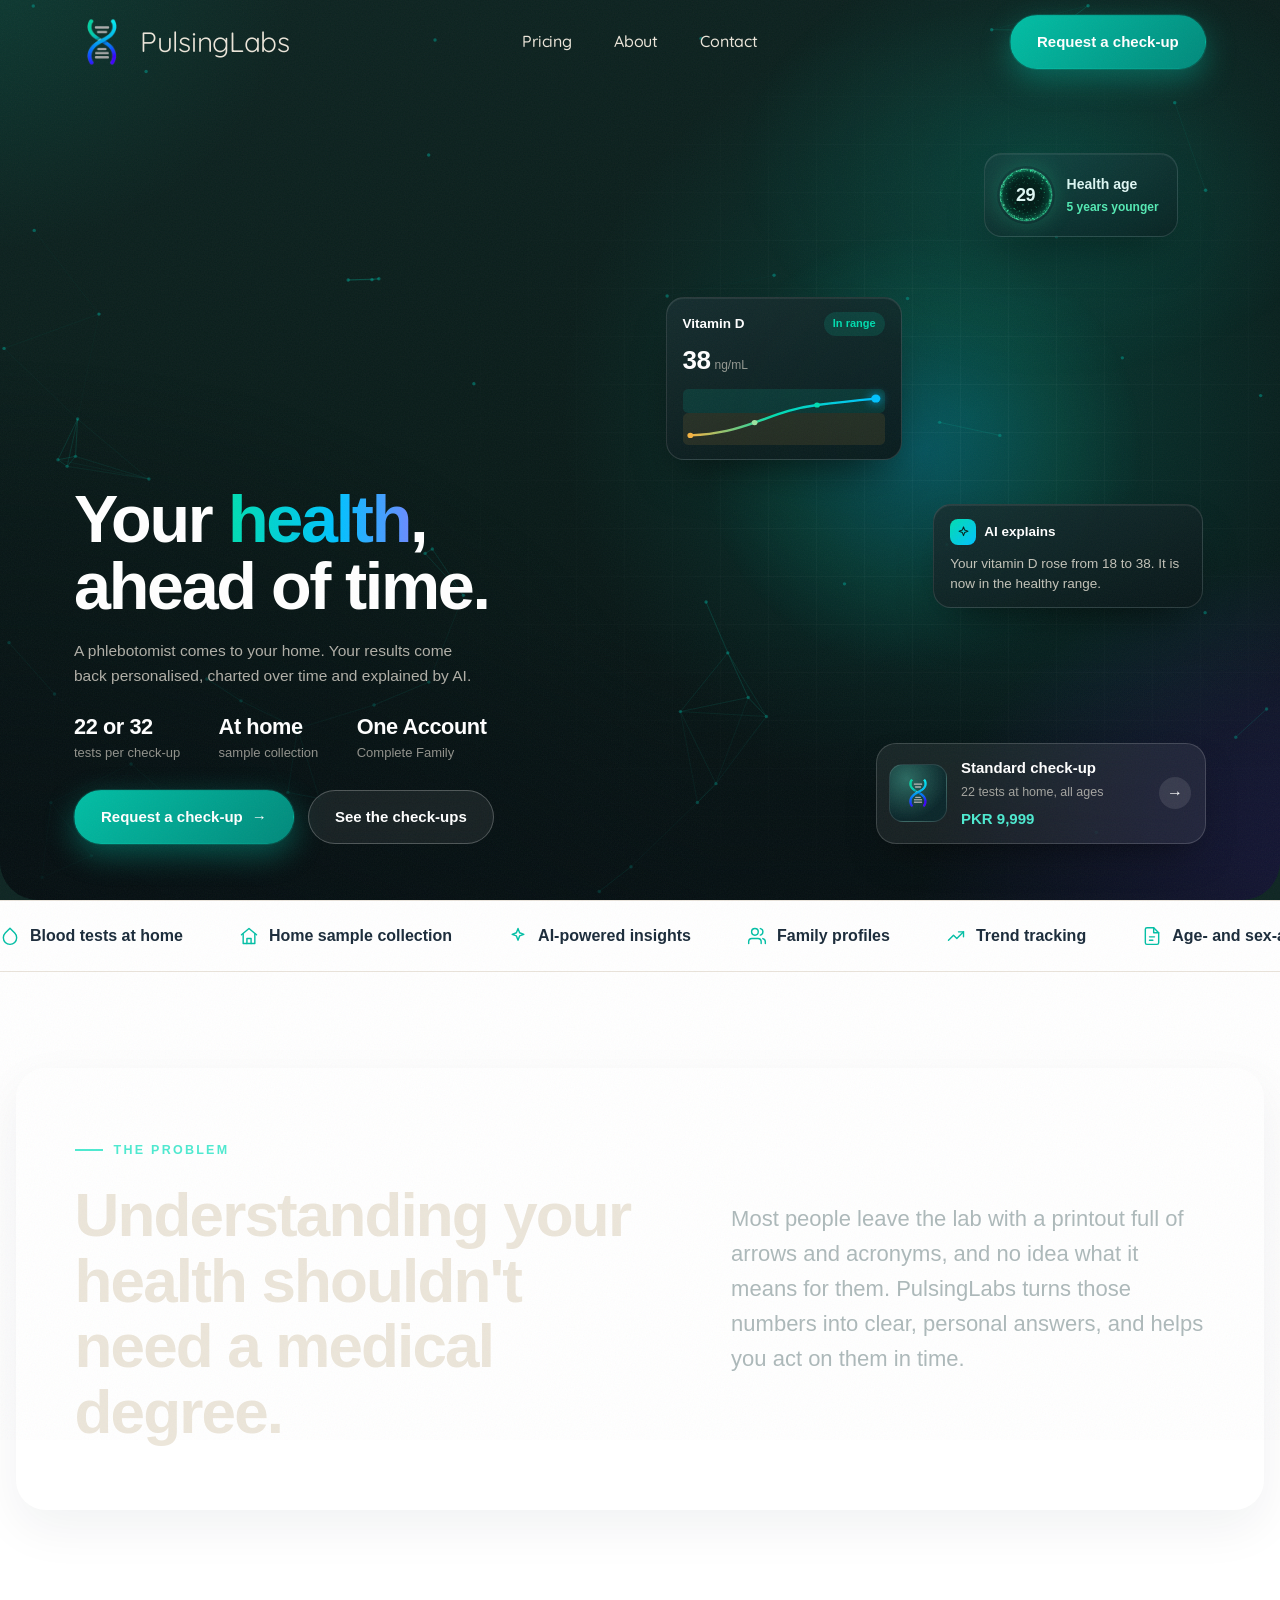
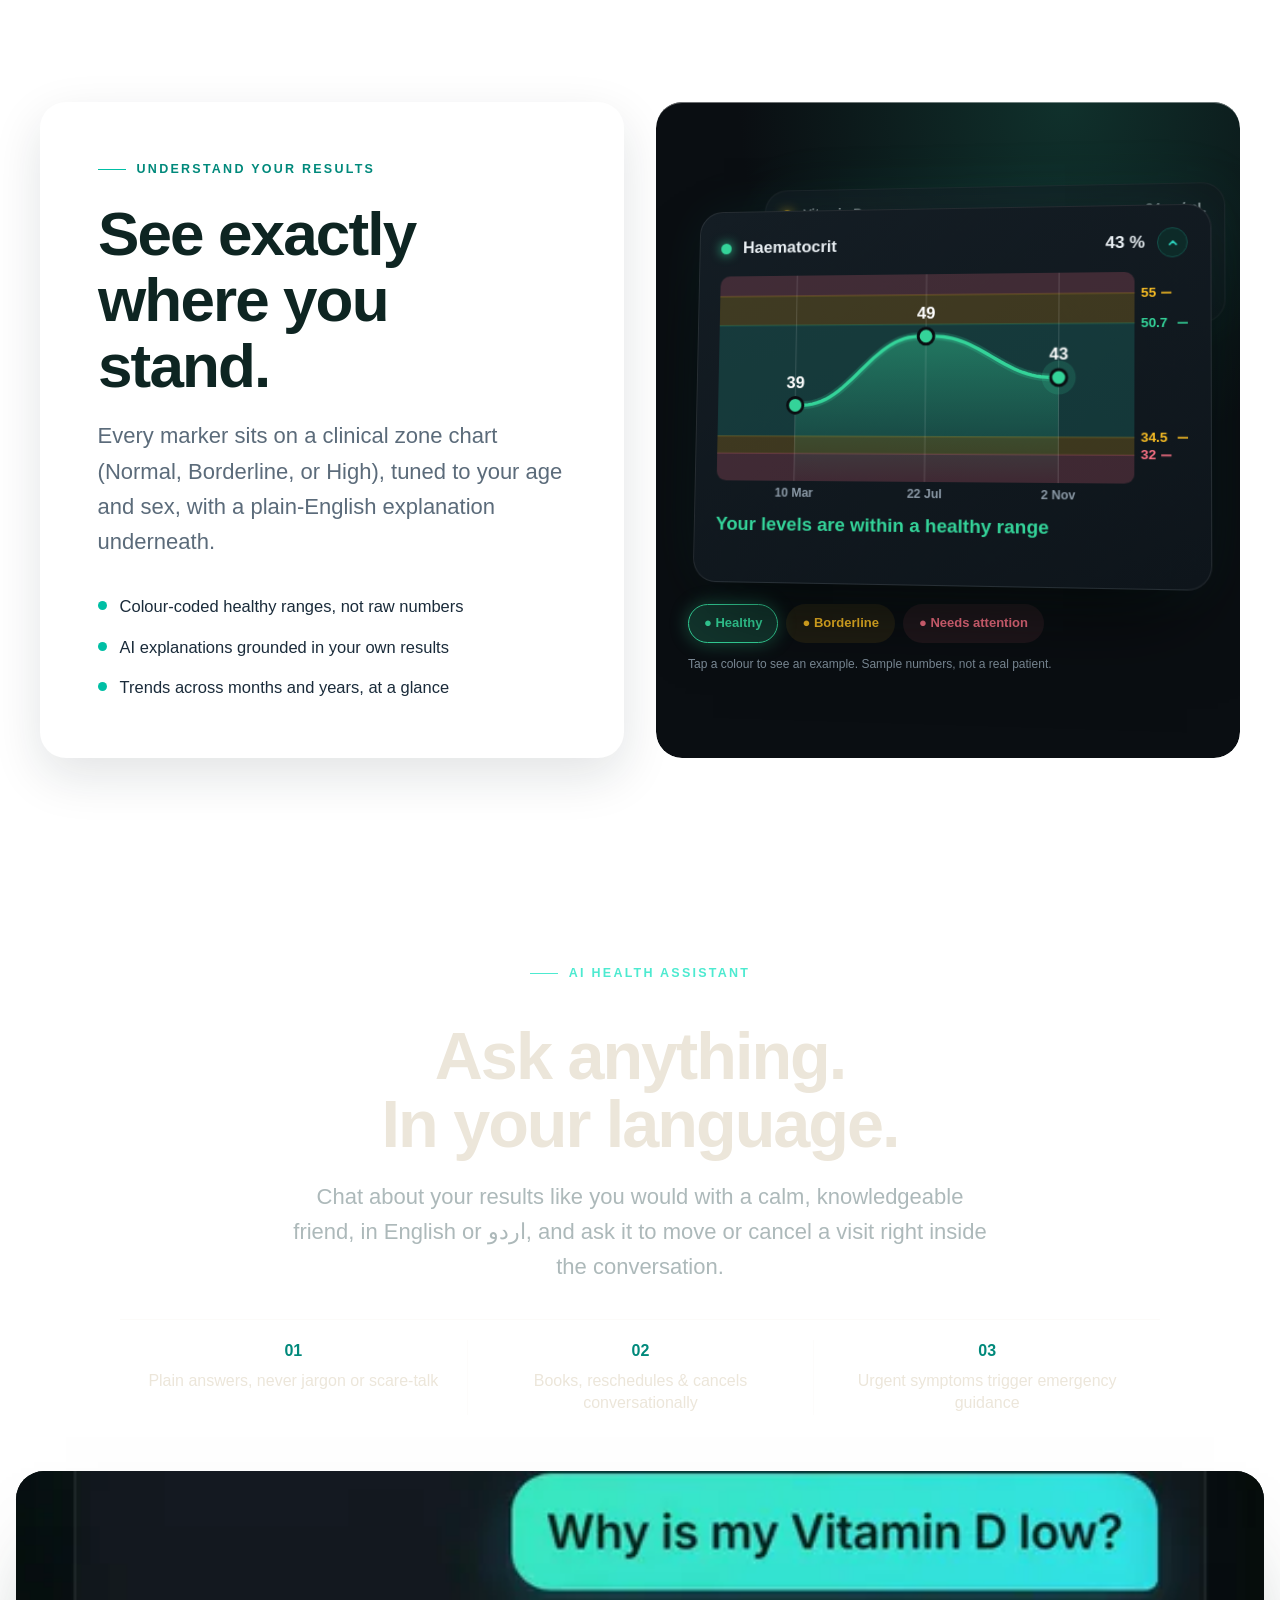
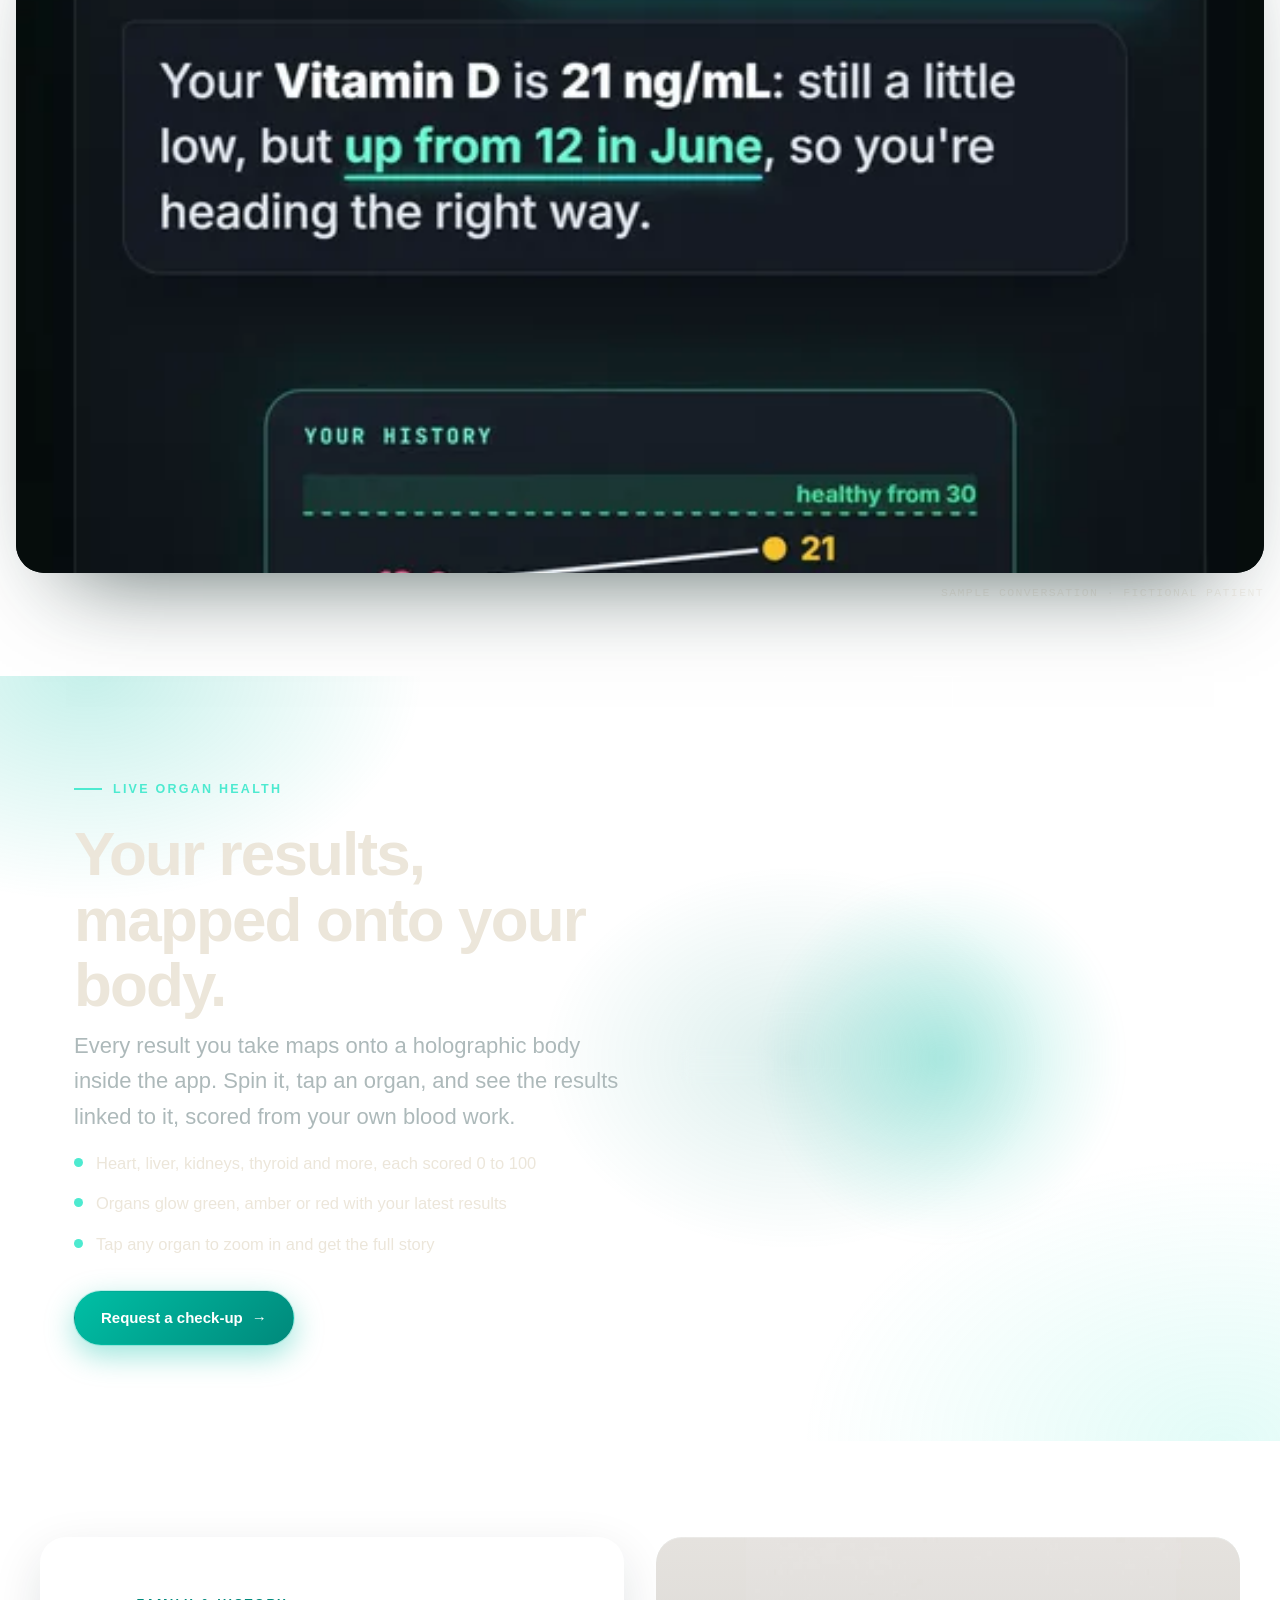
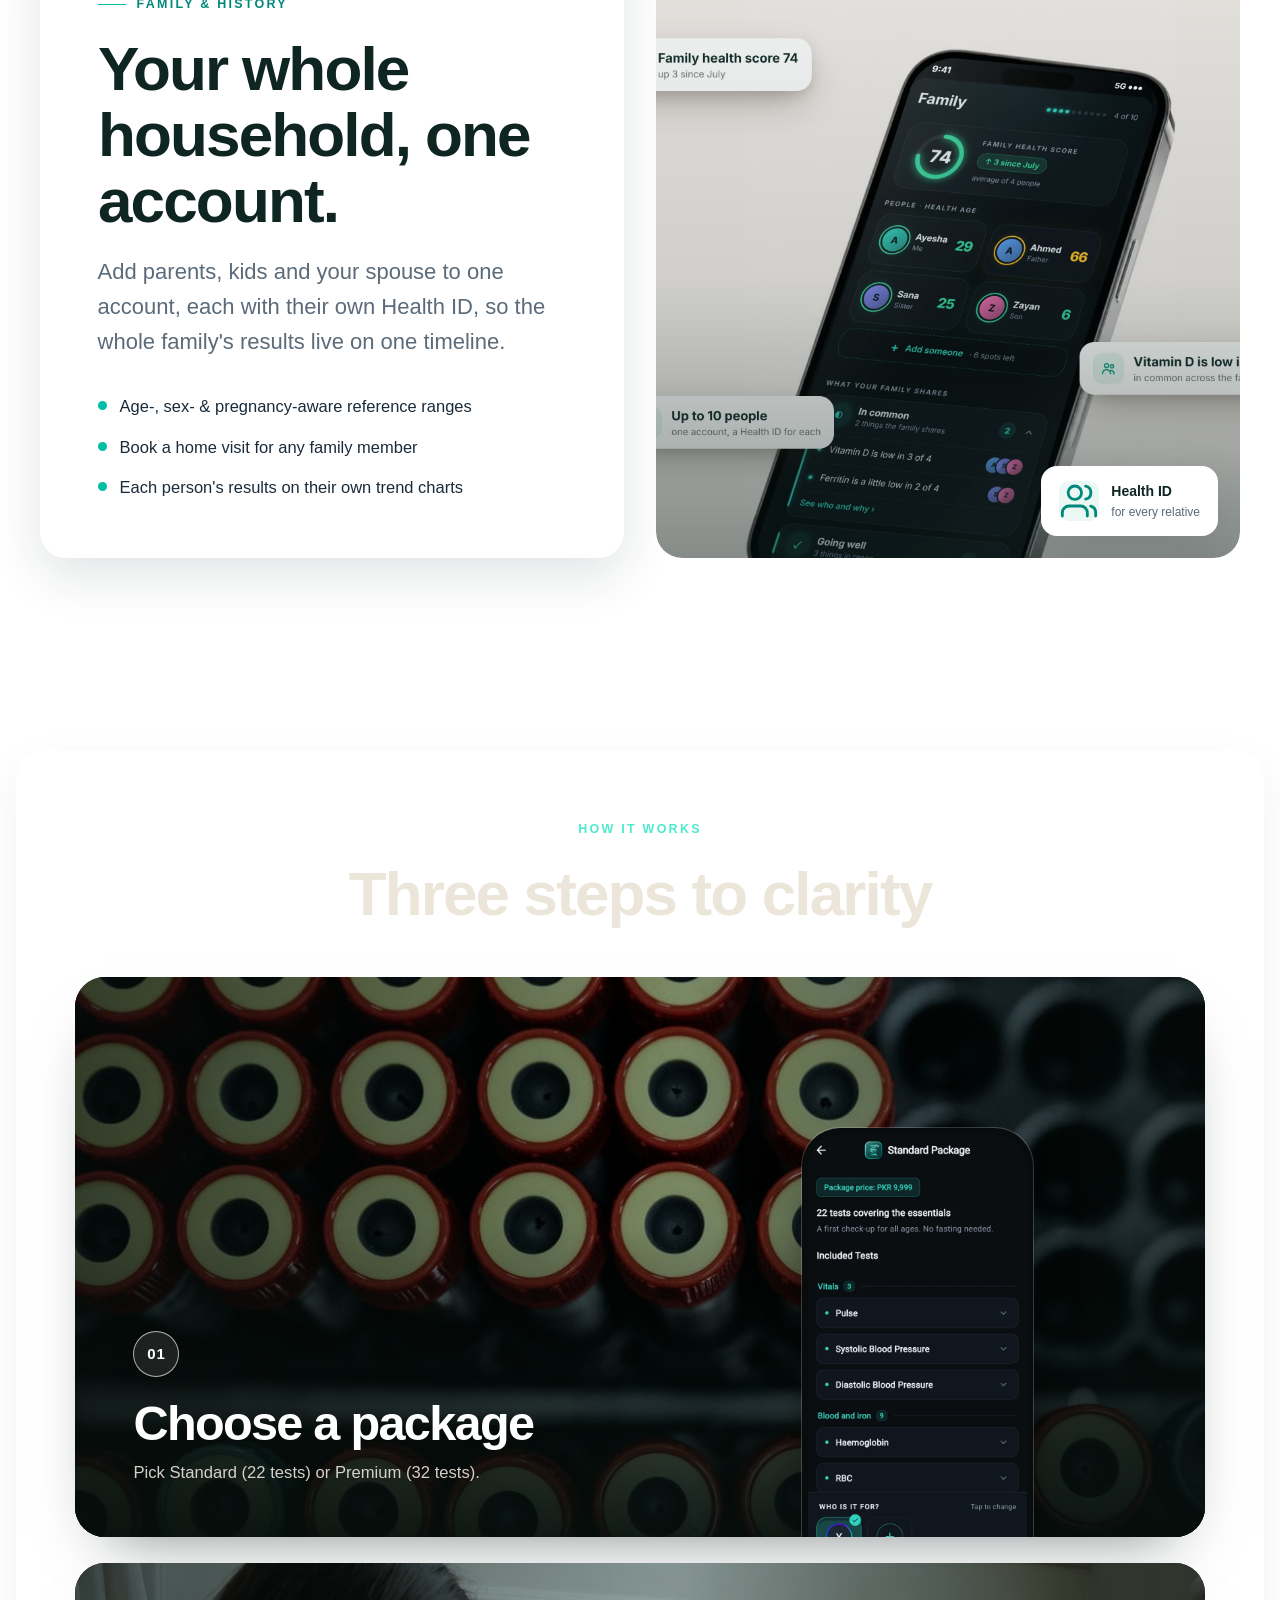
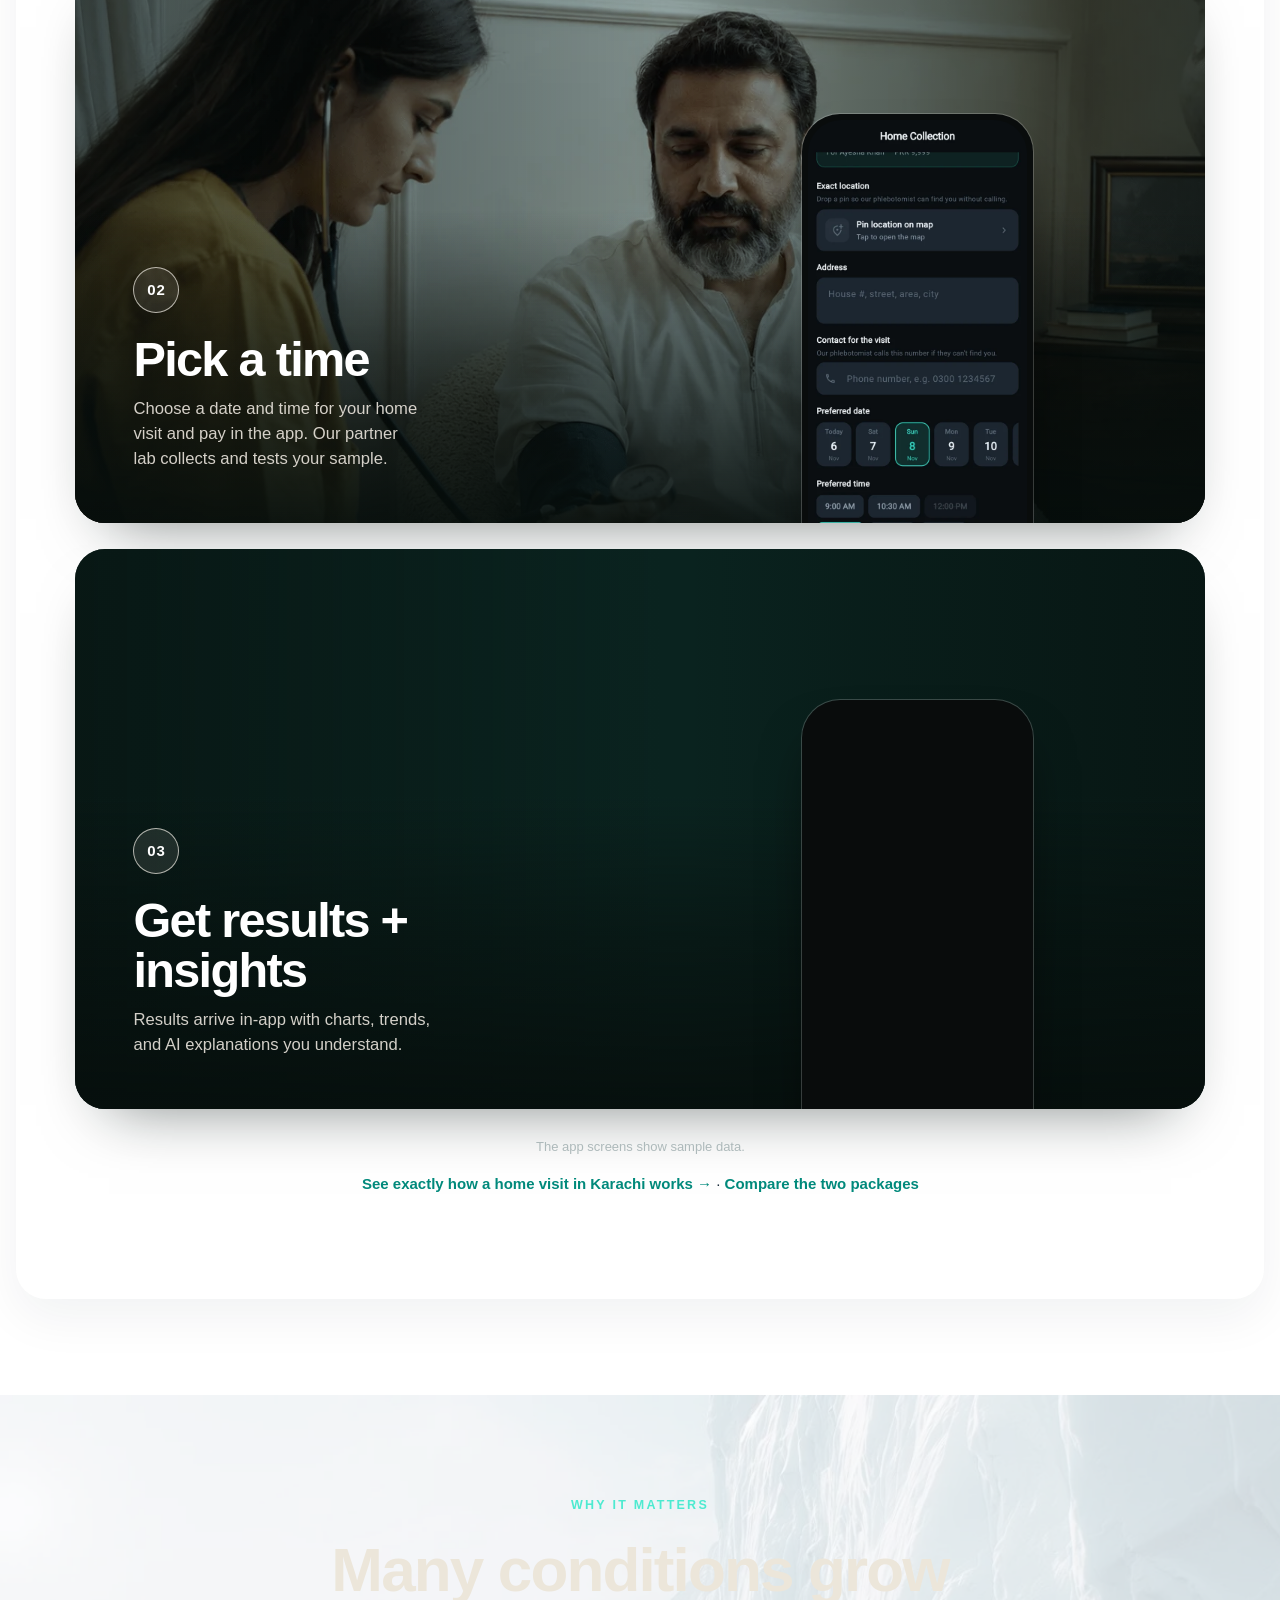
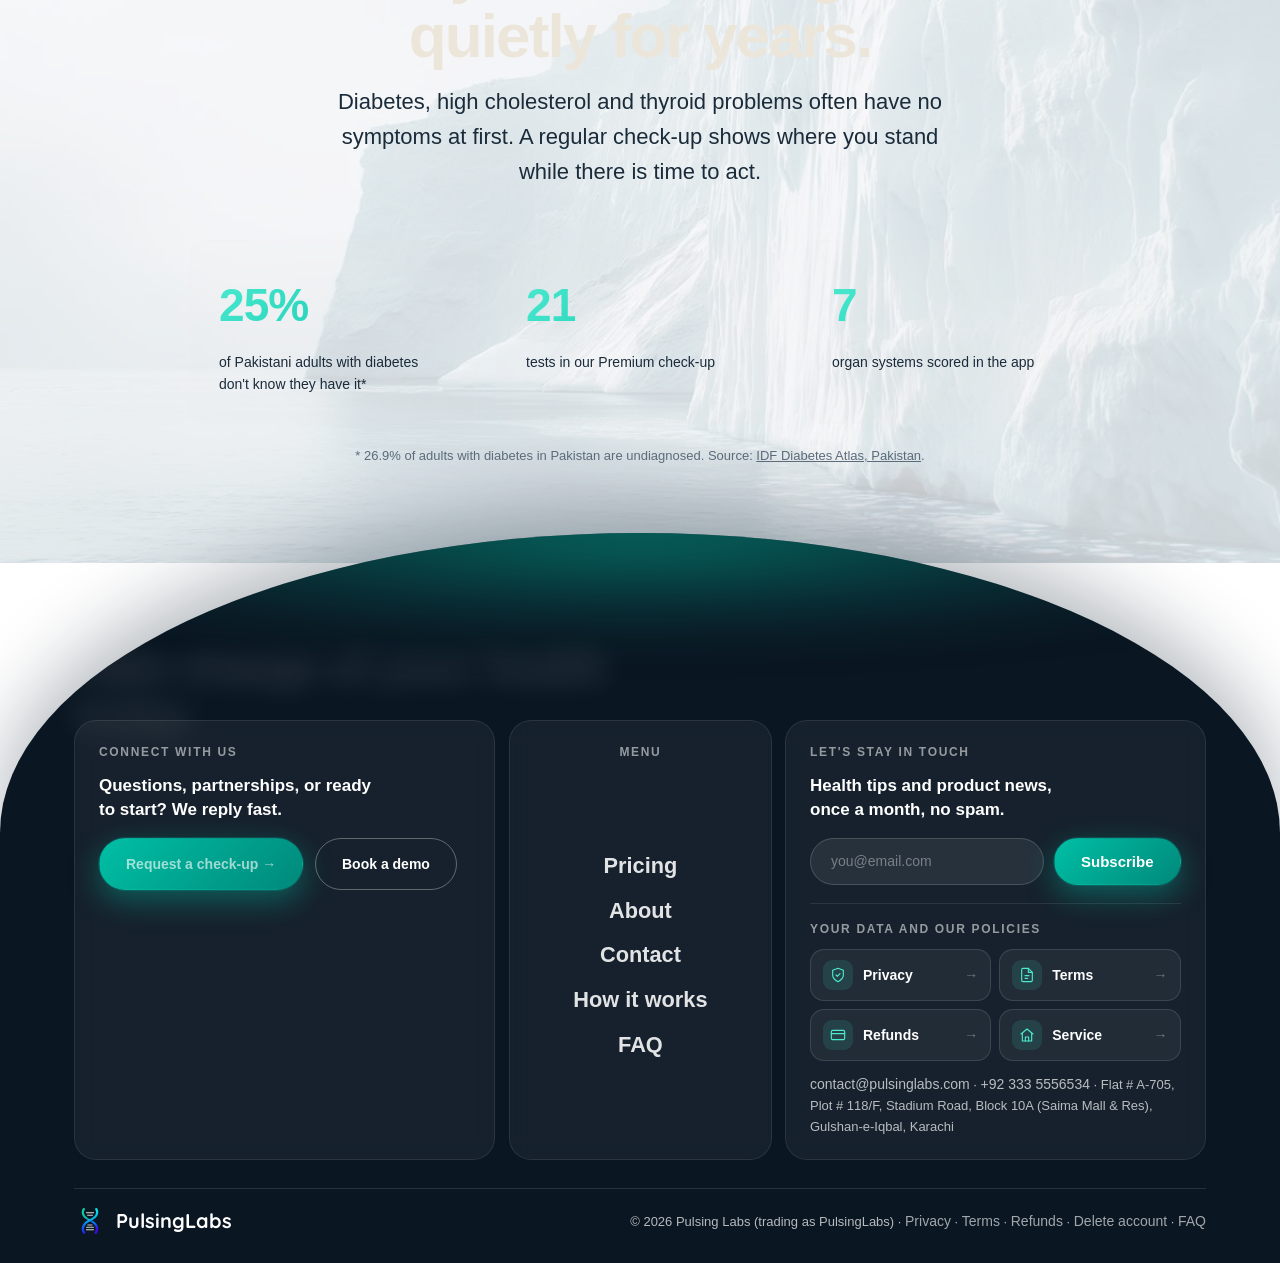
==== commit 9e23dd69: "Merge remote-tracking branch 'upstream/main'" ====
--- a/index.html
+++ b/index.html
@@ -32,7 +32,7 @@
     <link rel="stylesheet" href="https://api.fontshare.com/v2/css?f[]=general-sans@400,500,600,700&display=swap" />
     <link rel="stylesheet" href="https://fonts.googleapis.com/css2?family=Quicksand:wght@400;500;700&display=swap" />
   </noscript>
-  <link rel="stylesheet" href="assets/style.css?v=149" />
+  <link rel="stylesheet" href="assets/style.css?v=150" />
   <link rel="icon" type="image/png" href="assets/img/favicon.png" />
   <!-- 3D engine for the holographic body band (self-hosted, pinned
        model-viewer@3.5.0) is injected on demand by app.js when the band
@@ -52,8 +52,8 @@
       <!-- Floating cards along the helix: one story (a result, its trend, the AI's words).
            Decorative sample values, hidden from screen readers. -->
       <div class="hero-float hf-score" aria-hidden="true"><div class="hf-in">
-        <div class="hf-ring" data-ring="84"><i>0</i></div>
-        <div class="hf-txt"><b>Health score</b><span>From your latest results</span></div>
+        <span class="hf-orb"><canvas width="116" height="116"></canvas><i>29</i></span>
+        <div class="hf-txt"><b>Health age</b><span class="hf-young">5 years younger</span></div>
       </div></div>
       <div class="hero-float hf-chart" aria-hidden="true"><div class="hf-in">
         <div class="hf-row"><b>Vitamin D</b><span class="hf-pill">In range</span></div>
@@ -369,6 +369,6 @@
   <!-- The closing CTA lives in the mega footer now (same headline + Open the
        App button), so the old teal band was removed as a duplicate. -->
   <div id="site-footer"><nav aria-label="Site pages"><p><a href="/">Home</a> · <a href="/pricing">Pricing</a> · <a href="/how-it-works">How it works</a> · <a href="/faq">FAQ</a> · <a href="/features">Features</a> · <a href="/business">For business</a> · <a href="/about">About</a> · <a href="/contact">Contact</a> · <a href="/how-it-works#service-policy">Service policy</a> · <a href="/refunds">Refund policy</a> · <a href="/privacy">Privacy policy</a> · <a href="/terms">Terms</a></p><p>PulsingLabs · Blood tests at home in Karachi · <a href="mailto:contact@pulsinglabs.com">contact@pulsinglabs.com</a></p></nav></div>
-  <script src="assets/app.js?v=127"></script>
+  <script src="assets/app.js?v=128"></script>
 </body>
 </html>
--- a/assets/style.css
+++ b/assets/style.css
@@ -863,25 +863,17 @@
 /* HERO gets the full choreography: words start as the curtain lifts, rise
    further with a slower per-word cadence so the line visibly "builds". */
 .hero h1 .w {
-  transform: translateY(.75em); filter: blur(10px);
-  transition-duration: .75s, .85s, .75s;
-  /* base .6s: the curtain needs ~.65s to clear the headline — starting earlier
-     hides the first words' entrance behind it (owner: "can't find the wow") */
-  transition-delay: calc(.6s + var(--wi, 0) * .08s);
+  transform: translateY(.6em); filter: none;
+  transition-duration: .55s, .65s, .55s;
+  /* starts at once: the page curtain is off (CURTAIN_ENABLED = false), so the old
+     0.6 s wait only delayed the headline (it is the page's largest paint) */
+  transition-delay: calc(var(--wi, 0) * .06s);
+  will-change: transform, opacity;
 }
 /* End state MUST outrank the rule above (it beats the generic .split-in .w on
    specificity, which left hero words permanently blurred — bug). */
 .hero h1.split-in .w { opacity: 1; transform: none; filter: none; }
-/* Signature moment: an underline sweeps beneath the key gradient word once
-   the headline has landed (scaleX 0->1, compositor-only). */
-.hero h1 .grad-text { position: relative; display: inline-block; }
-.hero h1 .grad-text::after {
-  content: ""; position: absolute; left: 2%; right: 2%; bottom: .02em; height: .09em;
-  border-radius: 99px; background: var(--grad-teal);
-  transform: scaleX(0); transform-origin: left center;
-  transition: transform .6s var(--ease-curtain) 1.5s;
-}
-.hero h1.split-in .grad-text::after { transform: scaleX(1); }
+.hero h1 .grad-text { display: inline-block; }
 
 /* ---------- Lenis smooth scroll (loaded from CDN at runtime) ---------- */
 html.lenis, html.lenis body { height: auto; }
@@ -1354,7 +1346,6 @@
   .reveal-l .split-list li, .reveal-r .split-list li { opacity: 1 !important; transform: none !important; }
   .reveal .eyebrow::before, .reveal-l .eyebrow::before, .reveal-r .eyebrow::before { width: 28px !important; }
   .w { opacity: 1 !important; transform: none !important; filter: none !important; }
-  .hero h1 .grad-text::after { transform: scaleX(1) !important; }
   .stack.flow::after { transform: scaleY(1) !important; }
   .stack.flow .stack-card .sc-num { filter: none !important; opacity: 1 !important; }
   .hero .page-enter > .lead, .hero .page-enter > .hero-cta,
@@ -2057,8 +2048,7 @@
 .hero-panel .eyebrow { color: var(--teal-l); margin-bottom: 18px; }
 .hero-panel .eyebrow::before { background: var(--teal-l); }
 .hero-panel h1 { color: #fff; font-size: clamp(42px, 5.2vw, 80px); line-height: 1.02; letter-spacing: -.035em; }
-.hero-panel .grad-text,
-.hero-panel h1 .grad-text::after { background-image: linear-gradient(90deg, #00DDB0, #00C2FF 60%, #6A8BFF); }
+.hero-panel .grad-text { background-image: linear-gradient(90deg, #00DDB0, #00C2FF 60%, #6A8BFF); background-size: auto; animation: none; }
 .hero-panel .grad-text { -webkit-background-clip: text; background-clip: text; color: transparent; }
 .hero-panel p.lead { margin-top: 18px; color: rgba(236,230,218,.74); font-size: clamp(15.5px, 1.2vw, 18px); max-width: 48ch; }
 .hero-panel .hero-cta { margin-top: 26px; }
@@ -2191,10 +2181,14 @@
 
 .hf-score { top: 17%; right: 8%; }
 .hf-score .hf-in { display: flex; align-items: center; gap: 12px; padding: 12px 18px 12px 12px; }
-.hf-ring { --ring-fill: #00DDB0; --ring-track: rgba(255,255,255,.1); position: relative; flex: none;
-  width: 52px; height: 52px; border-radius: 50%; display: grid; place-items: center; background: rgba(255,255,255,.1); }
-.hf-ring::before { content: ""; position: absolute; inset: 5px; border-radius: 50%; background: #0F2527; }
-.hf-ring i { position: relative; font-style: normal; font-weight: 700; font-size: 17px; }
+/* the app's health-age orb: black centre, neon points thickest at the rim, a
+   slow soft "bubble" breath (transform only, so it never repaints) */
+.hf-orb { position: relative; flex: none; width: 58px; height: 58px; display: grid; place-items: center;
+  border-radius: 50%; box-shadow: 0 0 22px rgba(52,245,160,.22); animation: hfOrb 6s ease-in-out infinite; }
+.hf-orb canvas { position: absolute; inset: 0; width: 100%; height: 100%; }
+.hf-orb i { position: relative; font-style: normal; font-weight: 700; font-size: 18px; letter-spacing: -.02em; }
+@keyframes hfOrb { 0%, 100% { transform: scale(1); } 50% { transform: scale(1.035); } }
+.hf-txt .hf-young { color: #5FF0B6; font-weight: 600; }
 .hf-txt b { display: block; font-size: 14px; font-weight: 600; }
 .hf-txt span { display: block; font-size: 12px; color: rgba(236,230,218,.6); margin-top: 2px; }
 
@@ -2261,13 +2255,13 @@
   /* middle band: score top-right, AI card lower-left, the helix between them */
   .hf-score { top: 30%; right: 22px; }
   .hf-score .hf-in { padding: 10px 14px 10px 10px; }
-  .hf-ring { width: 46px; height: 46px; }
+  .hf-orb { width: 52px; height: 52px; }
   .hf-ai { top: 54%; left: 22px; right: auto; width: min(76%, 290px); }
   .hf-ai p { font-size: 13px; }
 }
 @media (prefers-reduced-motion: reduce) {
   .hero-float { opacity: 1; transform: none; transition: none; }
-  .hf-in { animation: none; }
+  .hf-in, .hf-orb { animation: none; }
   .hf-path { stroke-dashoffset: 0; transition: none; }
 }
 
@@ -2374,3 +2368,6 @@
   .rc-head { font-size: 15px; }
   .rc-verdict { font-size: 16px; }
 }
+
+/* phones: no film grain (a screen-sized layer over everything, unseen at that size) */
+@media (hover: none) { #grain { display: none; } }
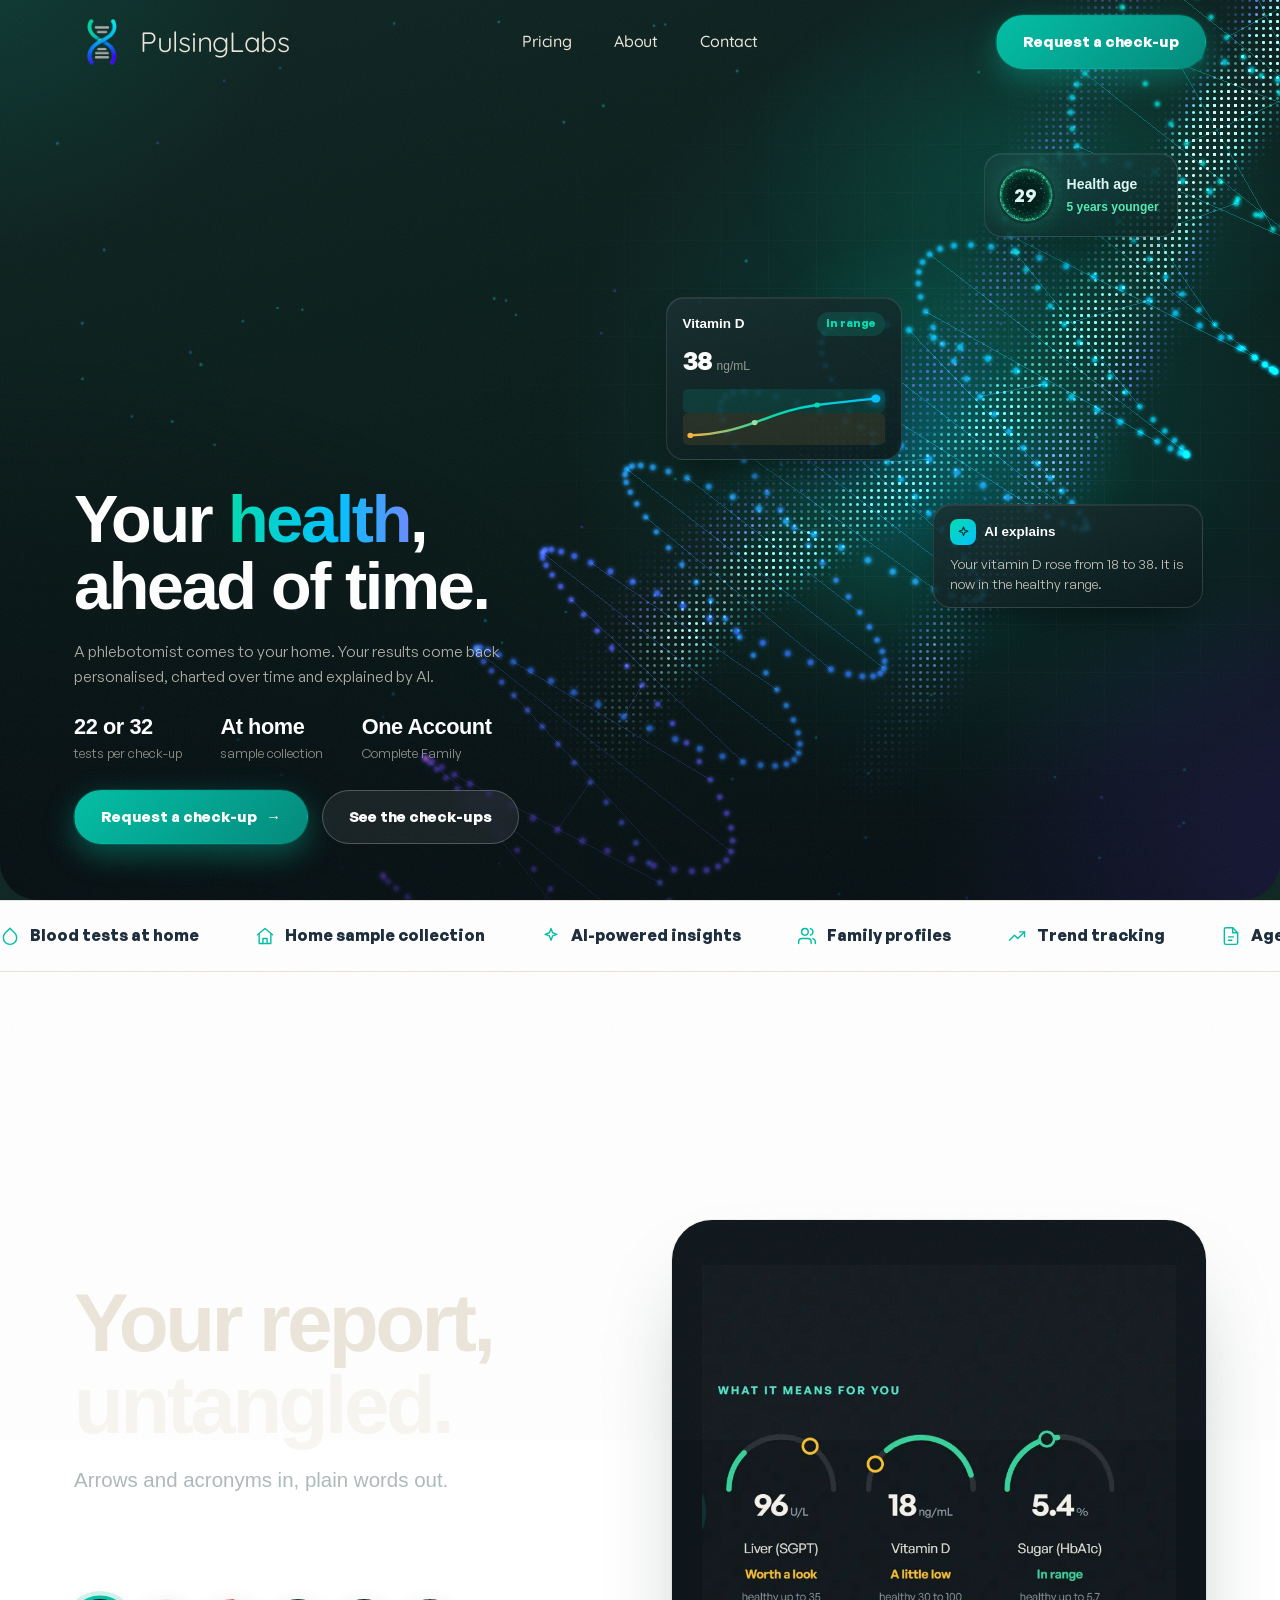
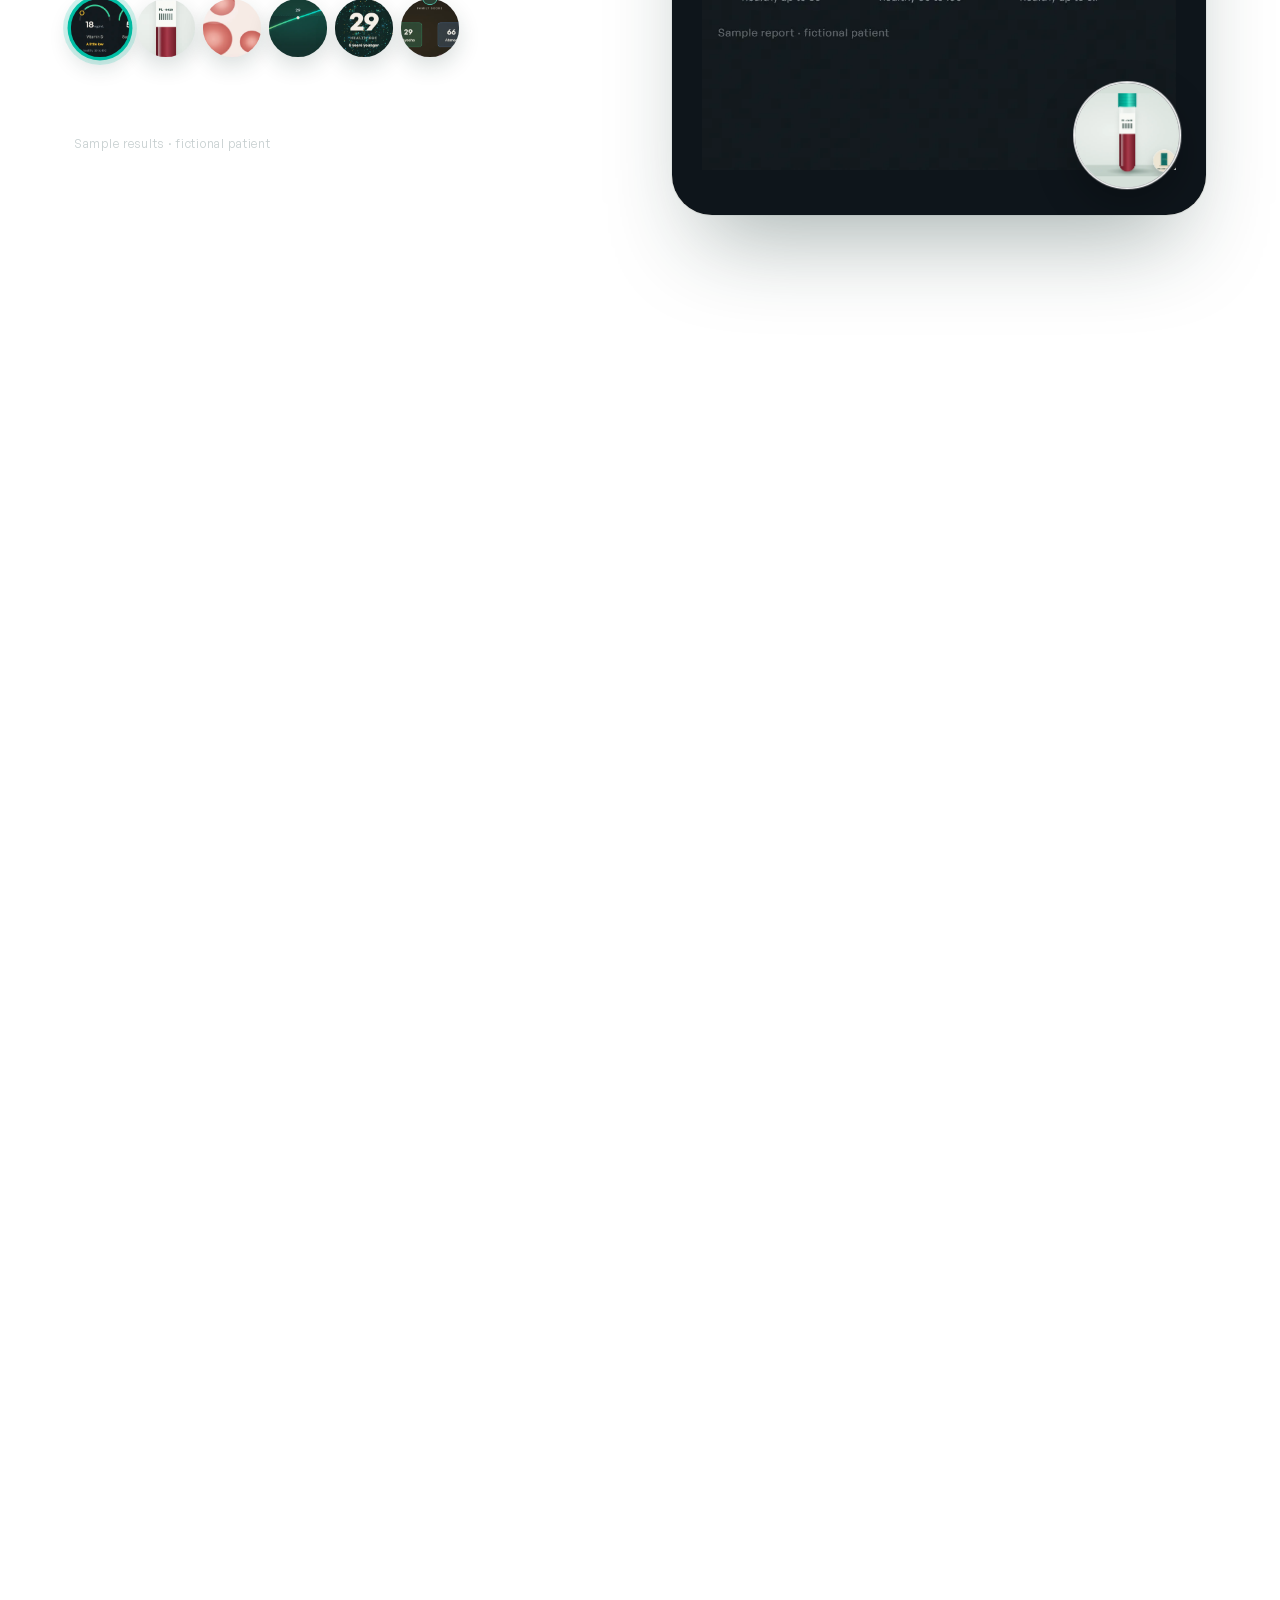
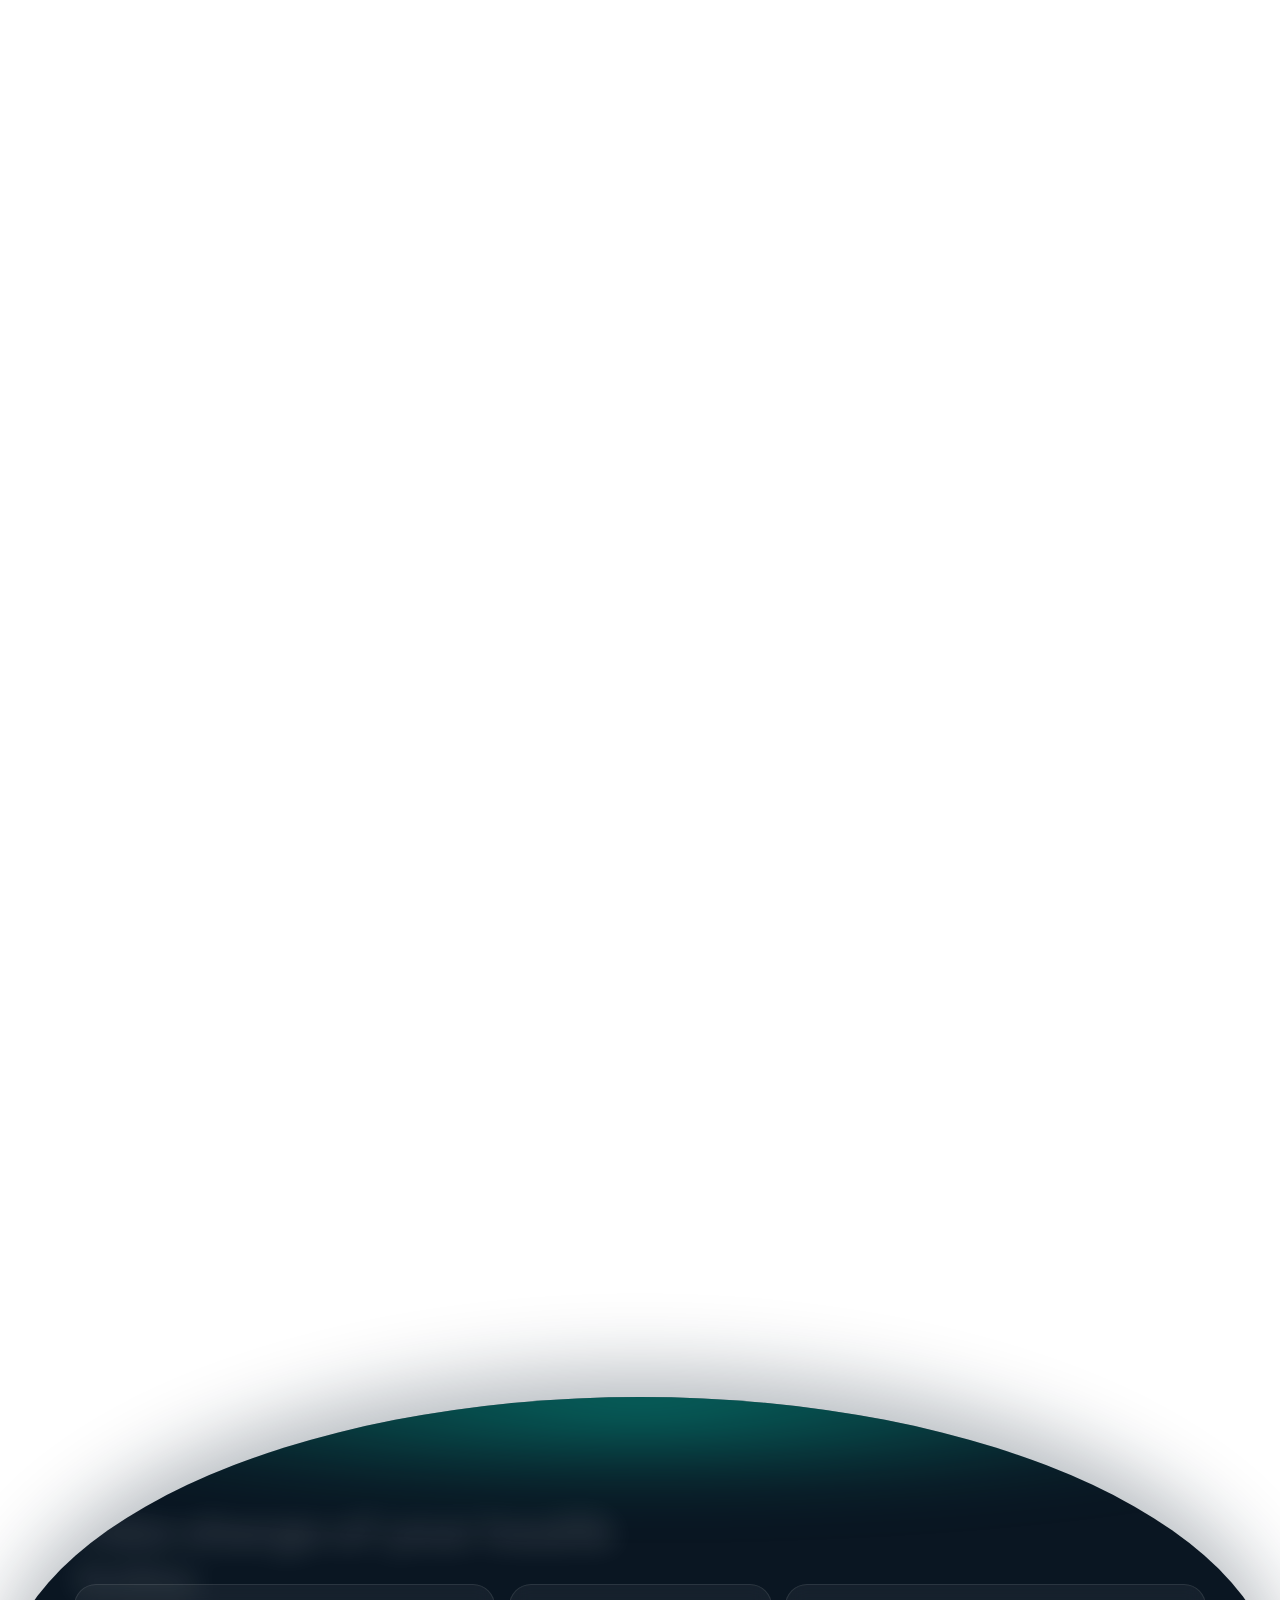
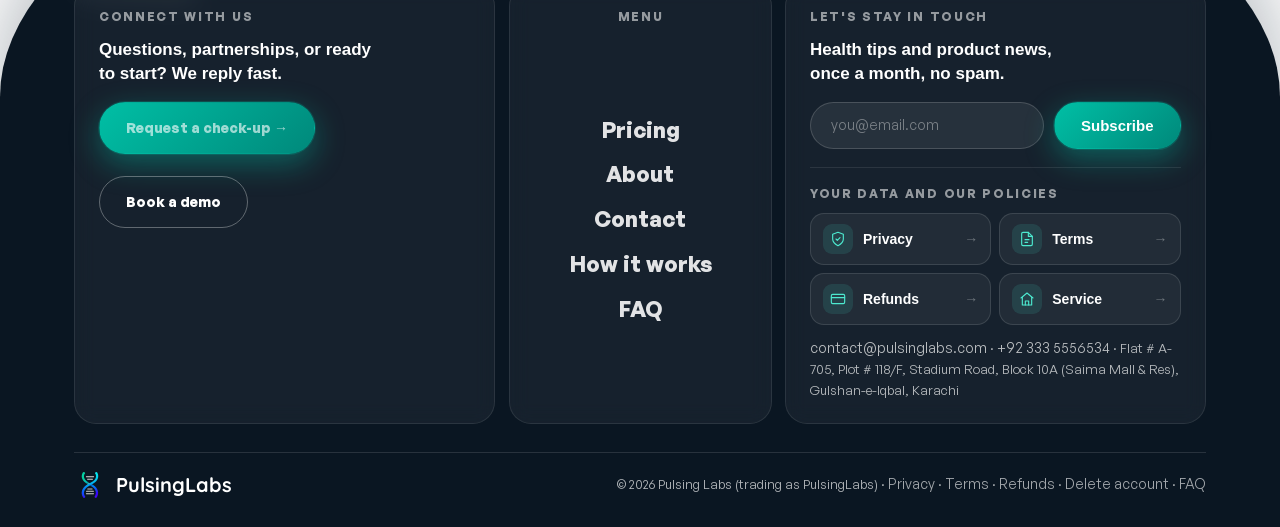
==== commit ebe44843: "Merge remote-tracking branch 'upstream/main'" ====
--- a/index.html
+++ b/index.html
@@ -19,20 +19,9 @@
   <meta name="twitter:title" content="Blood tests at home in Karachi, results explained · PulsingLabs" />
   <meta name="twitter:description" content="Book lab tests, understand your results with AI, and track your family's health in one app." />
   <meta name="twitter:image" content="https://pulsinglabs.com/og-image.png" />
-  <link rel="preconnect" href="https://api.fontshare.com" crossorigin />
-  <link rel="preconnect" href="https://fonts.googleapis.com" />
-  <link rel="preconnect" href="https://fonts.gstatic.com" crossorigin />
-  <!-- Fonts load NON-render-blocking (media=print flip): the page paints
-       immediately in the system fallback, then swaps in the web fonts. Both
-       families already use display=swap, so this only removes the first-paint
-       stall from waiting on two external font CSS fetches. -->
-  <link rel="stylesheet" href="https://api.fontshare.com/v2/css?f[]=general-sans@400,500,600,700&display=swap" media="print" onload="this.media='all'" />
-  <link rel="stylesheet" href="https://fonts.googleapis.com/css2?family=Quicksand:wght@400;500;700&display=swap" media="print" onload="this.media='all'" />
-  <noscript>
-    <link rel="stylesheet" href="https://api.fontshare.com/v2/css?f[]=general-sans@400,500,600,700&display=swap" />
-    <link rel="stylesheet" href="https://fonts.googleapis.com/css2?family=Quicksand:wght@400;500;700&display=swap" />
-  </noscript>
-  <link rel="stylesheet" href="assets/style.css?v=150" />
+  <link rel="preload" href="assets/fonts/general-sans-600.woff2" as="font" type="font/woff2" crossorigin />
+  <link rel="preload" href="assets/fonts/general-sans-400.woff2" as="font" type="font/woff2" crossorigin />
+  <link rel="stylesheet" href="assets/style.css?v=171" />
   <link rel="icon" type="image/png" href="assets/img/favicon.png" />
   <!-- 3D engine for the holographic body band (self-hosted, pinned
        model-viewer@3.5.0) is injected on demand by app.js when the band
@@ -87,11 +76,6 @@
           <a class="btn btn-glass" href="/pricing">See the check-ups</a>
         </div>
       </div>
-      <a class="hero-card page-enter" href="/pricing">
-        <span class="hc-mark" aria-hidden="true"><img src="assets/img/logo-mark.png" alt="" width="34" height="34" decoding="async"></span>
-        <span class="hc-body"><b>Standard check-up</b><span>22 tests at home, all ages</span><em>PKR 9,999</em></span>
-        <span class="hc-go" aria-hidden="true">→</span>
-      </a>
     </div>
   </section>
 
@@ -115,40 +99,49 @@
     </div>
   </div>
 
-  <!-- ============ BIG STATEMENT (white) ============ -->
-  <section>
-    <div class="wrap section-box">
-      <div class="split wide-text">
-        <div class="reveal-l">
-          <span class="eyebrow" data-i18n="prob.eyebrow">The problem</span>
-          <h2 data-i18n="prob.h2">Understanding your health shouldn't need a medical degree.</h2>
-        </div>
-        <div class="reveal-r">
-          <p class="lead" data-i18n="prob.lead">Most people leave the lab with a printout full of arrows and acronyms, and no idea what it means for them. PulsingLabs turns those numbers into clear, personal answers, and helps you act on them in time.</p>
-        </div>
-      </div>
-    </div>
-  </section>
-
-  <!-- ============ SPOTLIGHT A, Understand (cream) ============ -->
-  <section class="s-cream">
+  <!-- ============ HOW IT READS YOU: one pinned S1 story (owner pick) ============
+       Six scenes open through the corner ring as you scroll. bindPeople() drives it (clip-path / transform /
+       opacity only). Scene pictures are small WebP stills of the designs; all values are sample data. -->
+  <section class="pp pp6" aria-labelledby="pp-h" data-pp data-pp-scenes>
+    <h2 id="pp-h" class="pp-sr">What PulsingLabs shows you</h2>
+    <div class="pp-pin">
+      <div class="wrap pp-grid">
+        <div class="pp-names">
+          <div class="pp-name on"><h3 class="pp-n">Your report,<br><i>untangled.</i></h3><p class="pp-line">Arrows and acronyms in, plain words out.</p></div>
+          <div class="pp-name"><h3 class="pp-n">One sample,<br><i>32 answers.</i></h3><p class="pp-line">Collected at your home in Karachi.</p></div>
+          <div class="pp-name"><h3 class="pp-n">Look<br><i>closer.</i></h3><p class="pp-line">Up to 32 tests from one small sample.</p></div>
+          <div class="pp-name"><h3 class="pp-n">Your health,<br><i>in one line.</i></h3><p class="pp-line">Your results, plotted over time.</p></div>
+          <div class="pp-name"><h3 class="pp-n">Your results,<br><i>as art.</i></h3><p class="pp-line">Every check-up draws a new one.</p></div>
+          <div class="pp-name"><h3 class="pp-n">One roof,<br><i>one account.</i></h3><p class="pp-line">Book a home visit for anyone in it.</p></div>
+        </div>
+        <div class="pp-card">
+          <div class="pp-ph pp-sc" style="background:#0E151B"><img src="assets/img/sc-1.webp" alt="A lab report turned into three simple dials: liver worth a look, vitamin D a little low, sugar in range" loading="eager" decoding="async" /></div>
+          <div class="pp-ph pp-sc" style="background:#D5E0D9;clip-path:circle(0 at 85% 87%)"><img src="assets/img/sc-2.webp" alt="A single blood tube with a PulsingLabs label" loading="lazy" decoding="async" /></div>
+          <div class="pp-ph pp-sc" style="background:#F5E9E3;clip-path:circle(0 at 85% 87%)"><img src="assets/img/sc-3.webp" alt="Blood cells under a lens, with a reading: haemoglobin in range" loading="lazy" decoding="async" /></div>
+          <div class="pp-ph pp-sc" style="background:#0B201D;clip-path:circle(0 at 85% 87%)"><img src="assets/img/sc-4.webp" alt="Vitamin D rising from 18 to 29 to 38, back in the healthy range" loading="lazy" decoding="async" /></div>
+          <div class="pp-ph pp-sc" style="background:#08110f;clip-path:circle(0 at 85% 87%)"><img src="assets/img/sc-5.webp" alt="A glowing orb of points with a health age of 29, five years younger" loading="lazy" decoding="async" /></div>
+          <div class="pp-ph pp-sc" style="background:#15110b;clip-path:circle(0 at 85% 87%)"><img src="assets/img/sc-6.webp" alt="A house with one lit window per family member and their health age" loading="lazy" decoding="async" /></div>
+          <span class="pp-th" aria-hidden="true" style="background:#D5E0D9 url(assets/img/sc-2.webp) center/contain no-repeat"></span>
+          <span class="pp-th" aria-hidden="true" style="background:#F5E9E3 url(assets/img/sc-3.webp) center/contain no-repeat"></span>
+          <span class="pp-th" aria-hidden="true" style="background:#0B201D url(assets/img/sc-4.webp) center/contain no-repeat"></span>
+          <span class="pp-th" aria-hidden="true" style="background:#08110f url(assets/img/sc-5.webp) center/contain no-repeat"></span>
+          <span class="pp-th" aria-hidden="true" style="background:#15110b url(assets/img/sc-6.webp) center/contain no-repeat"></span>
+          <span class="pp-ring" aria-hidden="true"></span>
+        </div>
+        <div class="pp-idx" aria-hidden="true"><span class="on" style="background:#0E151B url(assets/img/sc-1.webp) center/230% no-repeat"></span><span class="" style="background:#D5E0D9 url(assets/img/sc-2.webp) center/230% no-repeat"></span><span class="" style="background:#F5E9E3 url(assets/img/sc-3.webp) center/230% no-repeat"></span><span class="" style="background:#0B201D url(assets/img/sc-4.webp) center/230% no-repeat"></span><span class="" style="background:#08110f url(assets/img/sc-5.webp) center/230% no-repeat"></span><span class="" style="background:#15110b url(assets/img/sc-6.webp) center/230% no-repeat"></span></div>
+        <p class="pp-cap">Sample results · fictional patient</p>
+      </div>
+    </div>
+  </section>
+
+  <!-- ============ SEE EXACTLY WHERE YOU STAND: the live result card, full width ============ -->
+  <section class="v3-sec v3-res" aria-labelledby="res-h">
     <div class="wrap">
-      <div class="split boxed">
-        <div class="split-copy reveal-l">
-          <span class="eyebrow" data-i18n="spA.eyebrow">Understand your results</span>
-          <h2 data-i18n="spA.h2">See exactly where you stand.</h2>
-          <p class="lead" data-i18n="spA.lead">Every marker sits on a clinical zone chart (Normal, Borderline, or High), tuned to your age and sex, with a plain-English explanation underneath.</p>
-          <ul class="split-list">
-            <li data-i18n="spA.li1">Colour-coded healthy ranges, not raw numbers</li>
-            <li data-i18n="spA.li2">AI explanations grounded in your own results</li>
-            <li data-i18n="spA.li3">Trends across months and years, at a glance</li>
-          </ul>
-        </div>
-        <div class="split-media reveal-r">
-          <div class="media photo tall rc-media">
-            <div class="rc" data-result-card></div>
-            <noscript><img class="media-img" src="assets/img/result-v3.webp" alt="The PulsingLabs results screen showing a Hematocrit trend on a clinical zone chart" /></noscript>
-          </div>
+      <h2 id="res-h" class="v3-h center reveal">See exactly where you stand.</h2>
+      <div class="v3-res-card reveal">
+        <div class="media photo tall rc-media">
+          <div class="rc" data-result-card></div>
+          <noscript><img class="media-img" src="assets/img/result-v3.webp" alt="The PulsingLabs results screen showing a Hematocrit trend on a clinical zone chart" /></noscript>
         </div>
       </div>
     </div>
@@ -163,14 +156,6 @@
         <span class="eyebrow" data-i18n="spB.eyebrow">AI health assistant</span>
         <h2 data-i18n-html="spB.h2">Ask anything.<br>In your language.</h2>
       </div>
-      <div class="ai-head-r reveal">
-        <p class="lead" data-i18n="spB.lead">Chat about your results like you would with a calm, knowledgeable friend, in English or اردو, and ask it to move or cancel a visit right inside the conversation.</p>
-        <ol class="ai-list">
-          <li><b aria-hidden="true">01</b><span data-i18n="spB.li1">Plain answers, never jargon or scare-talk</span></li>
-          <li><b aria-hidden="true">02</b><span data-i18n="spB.li2">Books, reschedules &amp; cancels conversationally</span></li>
-          <li><b aria-hidden="true">03</b><span data-i18n="spB.li3">Urgent symptoms trigger emergency guidance</span></li>
-        </ol>
-      </div>
     </div>
     <div class="ai-stage" data-aivideo>
       <div class="ai-screen">
@@ -181,66 +166,41 @@
     </div>
   </section>
 
-  <!-- ============ 3D HOLOGRAPHIC BODY (dark band) ============ -->
-  <section class="s-dark body3d-band">
-    <div class="wrap body3d-grid">
-      <div class="body3d-copy reveal-l">
-        <span class="eyebrow" data-i18n="b3d.eyebrow">Live organ health</span>
-        <h2 data-i18n="b3d.h2">Your results, mapped onto your body.</h2>
-        <p class="lead" data-i18n="b3d.lead">Every result you take maps onto a holographic body inside the app. Spin it, tap an organ, and see the results linked to it, scored from your own blood work.</p>
-        <ul class="split-list">
-          <li data-i18n="b3d.li1">Heart, liver, kidneys, thyroid and more, each scored 0 to 100</li>
-          <li data-i18n="b3d.li2">Organs glow green, amber or red with your latest results</li>
-          <li data-i18n="b3d.li3">Tap any organ to zoom in and get the full story</li>
-        </ul>
-        <div class="hero-cta">
-          <a class="btn btn-primary" href="#" data-cta="app" data-magnetic data-i18n-html="b3d.cta">Request a check-up <span class="arrow">→</span></a>
-        </div>
-      </div>
-      <div class="body3d-stage reveal-r" aria-hidden="true">
+  <!-- ============ YOUR RESULTS, ON YOUR BODY (dark band) ============
+       Four results, each joined by a hairline to its organ. The lines draw once on reveal; the model
+       turns only a little with scroll so the organs stay under their lines. -->
+  <section class="s-dark body3d-band v3-body" aria-labelledby="b3d-h">
+    <div class="wrap">
+      <h2 id="b3d-h" class="v3-h center reveal">Your results, on your body.</h2>
+      <div class="body3d-stage v3-stage reveal" aria-hidden="true">
         <div class="body3d-glow"></div>
-        <!-- Horizontal-only orbit: phi pinned on both bounds so vertical drags
-             never tip the figure; touch-action pan-y lets vertical swipes
-             scroll the page through the model. -->
         <model-viewer id="mv-body"
           src="assets/models/body.glb?v=2"
           alt="Holographic 3D body with glowing organs"
-          auto-rotate rotation-per-second="12deg"
           camera-controls disable-zoom disable-pan
+          camera-orbit="0deg 82deg auto"
           min-camera-orbit="-Infinity 75deg auto"
-          max-camera-orbit="Infinity 75deg auto"
+          max-camera-orbit="Infinity 90deg auto"
           touch-action="pan-y"
           interaction-prompt="none"
           exposure="0.65" shadow-intensity="0"
           loading="lazy"></model-viewer>
-        <div class="b3d-chip c1"><span class="dot ok"></span> Heart · 92</div>
-        <div class="b3d-chip c2"><span class="dot warn"></span> Liver · 61</div>
-        <div class="b3d-chip c3"><span class="dot ok"></span> Thyroid · 95</div>
-      </div>
-    </div>
-  </section>
-
-  <!-- ============ SPOTLIGHT C, Family + import (cream) ============ -->
-  <section class="s-cream">
-    <div class="wrap">
-      <div class="split boxed">
-        <div class="split-copy reveal-l">
-          <span class="eyebrow" data-i18n="spC.eyebrow">Family &amp; history</span>
-          <h2 data-i18n="spC.h2">Your whole household, one account.</h2>
-          <p class="lead" data-i18n="spC.lead">Add parents, kids and your spouse to one account, each with their own Health ID, so the whole family's results live on one timeline.</p>
-          <ul class="split-list">
-            <li data-i18n="spC.li1">Age-, sex- &amp; pregnancy-aware reference ranges</li>
-            <li data-i18n="spC.li2">Book a home visit for any family member</li>
-            <li data-i18n="spC.li3">Each person's results on their own trend charts</li>
-          </ul>
-        </div>
-        <div class="split-media reveal-r">
-          <div class="media photo tall">
-            <img class="media-img" style="object-position:center;" src="assets/img/family-tab-v4.webp" alt="The Family tab in the PulsingLabs app: a family health score, each person with their health age, and what the family has in common" loading="lazy" />
-            <div class="badge-float bf-br"><span class="bf-ic" data-icon="users"></span><span><b>Health ID</b><span>for every relative</span></span></div>
-          </div>
-        </div>
-      </div>
+        <svg class="v3-lines" viewBox="0 0 100 100" preserveAspectRatio="none">
+          <path d="M73 25 L61.5 25 L50 24.5" pathLength="1"/>
+          <path d="M27 33 L39.5 33 L52 34" pathLength="1"/>
+          <path d="M73 45 L59.25 45 L45.5 41.5" pathLength="1"/>
+          <path d="M27 54 L38.5 54 L50 48" pathLength="1"/>
+        </svg>
+        <span class="v3-org ok" style="left:50%;top:24.5%"></span>
+        <span class="v3-org ok" style="left:52%;top:34%"></span>
+        <span class="v3-org warn" style="left:45.5%;top:41.5%"></span>
+        <span class="v3-org ok" style="left:50%;top:48%"></span>
+        <div class="v3-chip r" style="top:25%"><span class="dot ok"></span>Thyroid<b>95</b></div>
+        <div class="v3-chip l" style="top:33%"><span class="dot ok"></span>Heart<b>92</b></div>
+        <div class="v3-chip r" style="top:45%"><span class="dot warn"></span>Liver<b>61</b></div>
+        <div class="v3-chip l" style="top:54%"><span class="dot ok"></span>Kidneys<b>88</b></div>
+      </div>
+      <p class="v3-cap center">Sample scores · every organ is scored from your own results in the app</p>
     </div>
   </section>
 
@@ -331,21 +291,17 @@
     </div>
   </section>
 
-  <!-- ============ WHY IT MATTERS (light) ============ -->
-  <section class="s-cream sec-photo-bg">
-    <img class="sec-bg-img" src="assets/img/iceberghomenew.webp" alt="" aria-hidden="true" loading="lazy" />
-    <div class="wrap center" style="max-width:760px;margin:0 auto;position:relative;z-index:2;">
-      <span class="eyebrow reveal" data-i18n="why.eyebrow">Why it matters</span>
-      <h2 class="reveal d1">Many conditions grow quietly for years.</h2>
-      <p class="lead reveal d2" style="margin:16px auto 0;">Diabetes, high cholesterol and thyroid problems often have no symptoms at first. A regular check-up shows where you stand while there is time to act.</p>
-    </div>
-    <div class="wrap" style="position:relative;z-index:2;">
-      <div class="stat-cards three">
-        <div class="stat reveal"><div class="n"><span data-count="27" data-suffix="%">0</span></div><div class="l">of Pakistani adults with diabetes don't know they have it*</div></div>
-        <div class="stat reveal d1"><div class="n"><span data-count="23">0</span></div><div class="l">tests in our Premium check-up</div></div>
-        <div class="stat reveal d2"><div class="n"><span data-count="7">0</span></div><div class="l">organ systems scored in the app</div></div>
-      </div>
-      <p class="reveal center" style="margin-top:22px;font-size:13px;color:var(--muted);">* 26.9% of adults with diabetes in Pakistan are undiagnosed. Source: <a href="https://diabetesatlas.org/data-by-location/country/pakistan/" rel="noopener" target="_blank" style="color:inherit;text-decoration:underline;">IDF Diabetes Atlas, Pakistan</a>.</p>
+  <!-- ============ WHY IT MATTERS: one number over the iceberg ============ -->
+  <section class="v3-sec" aria-labelledby="why-h">
+    <div class="wrap">
+      <div class="why reveal">
+        <img class="why-img" src="assets/img/iceberghomenew.webp" alt="" aria-hidden="true" loading="lazy" decoding="async" width="1280" height="720" />
+        <div class="why-in">
+          <div class="why-n" id="why-h"><span data-count="27">0</span><small>%</small></div>
+          <p class="why-l">of adults with diabetes in Pakistan don't know they have it.</p>
+          <a class="why-src" href="https://diabetesatlas.org/data-by-location/country/pakistan/" rel="noopener" target="_blank">IDF Diabetes Atlas, Pakistan</a>
+        </div>
+      </div>
     </div>
   </section>
 
@@ -369,6 +325,6 @@
   <!-- The closing CTA lives in the mega footer now (same headline + Open the
        App button), so the old teal band was removed as a duplicate. -->
   <div id="site-footer"><nav aria-label="Site pages"><p><a href="/">Home</a> · <a href="/pricing">Pricing</a> · <a href="/how-it-works">How it works</a> · <a href="/faq">FAQ</a> · <a href="/features">Features</a> · <a href="/business">For business</a> · <a href="/about">About</a> · <a href="/contact">Contact</a> · <a href="/how-it-works#service-policy">Service policy</a> · <a href="/refunds">Refund policy</a> · <a href="/privacy">Privacy policy</a> · <a href="/terms">Terms</a></p><p>PulsingLabs · Blood tests at home in Karachi · <a href="mailto:contact@pulsinglabs.com">contact@pulsinglabs.com</a></p></nav></div>
-  <script src="assets/app.js?v=128"></script>
+  <script src="assets/app.js?v=139"></script>
 </body>
 </html>
--- a/assets/style.css
+++ b/assets/style.css
@@ -2,6 +2,13 @@
    PulsingLabs · Marketing site design system
    Shared by every page. Modern, motion-rich, teal-branded.
    ===================================================================== */
+
+/* Self-hosted fonts (were Fontshare + Google CDNs, which cost ~1 s of extra connections). */
+@font-face { font-family: 'General Sans'; src: url('fonts/general-sans-400.woff2') format('woff2'); font-weight: 400; font-style: normal; font-display: swap; }
+@font-face { font-family: 'General Sans'; src: url('fonts/general-sans-500.woff2') format('woff2'); font-weight: 500; font-style: normal; font-display: swap; }
+@font-face { font-family: 'General Sans'; src: url('fonts/general-sans-600.woff2') format('woff2'); font-weight: 600; font-style: normal; font-display: swap; }
+@font-face { font-family: 'General Sans'; src: url('fonts/general-sans-700.woff2') format('woff2'); font-weight: 700; font-style: normal; font-display: swap; }
+@font-face { font-family: 'Quicksand'; src: url('fonts/quicksand-var-latin.woff2') format('woff2'); font-weight: 300 700; font-style: normal; font-display: swap; }
 
 :root {
   --teal: #00BFA5;
@@ -2213,27 +2220,6 @@
 /* tablet: no room for all three beside the copy */
 @media (max-width: 1100px) { .hf-chart { display: none; } }
 
-/* the check-up card, bottom-right (the "product" card of the references) */
-.hero-card {
-  position: absolute; z-index: 3; right: var(--hx); bottom: clamp(30px, 4.4vw, 64px);
-  display: flex; align-items: center; gap: 14px; width: 330px; padding: 12px 14px 12px 12px;
-  border-radius: 20px; color: #fff; text-decoration: none;
-  background: rgba(255,255,255,.07); border: 1px solid rgba(255,255,255,.16);
-  -webkit-backdrop-filter: blur(14px); backdrop-filter: blur(14px);
-  box-shadow: 0 18px 40px -18px rgba(0,0,0,.6);
-  transition: background .25s var(--ease), border-color .25s var(--ease);
-}
-.hero-card:hover { background: rgba(255,255,255,.11); border-color: rgba(77,234,208,.5); }
-.hc-mark { flex: none; width: 58px; height: 58px; border-radius: 14px; display: grid; place-items: center;
-  background: radial-gradient(circle at 30% 25%, rgba(77,234,208,.35), rgba(10,40,44,.9) 70%); border: 1px solid rgba(255,255,255,.12); }
-.hc-mark img { width: 34px; height: 34px; }
-.hc-body { flex: 1; min-width: 0; display: flex; flex-direction: column; gap: 2px; }
-.hc-body b { font-size: 15px; font-weight: 600; }
-.hc-body span { font-size: 12.5px; color: rgba(236,230,218,.66); }
-.hc-body em { font-style: normal; font-weight: 700; font-size: 15px; color: var(--teal-l); margin-top: 3px; }
-.hc-go { flex: none; width: 32px; height: 32px; border-radius: 50%; display: grid; place-items: center; background: rgba(255,255,255,.1); }
-/* not enough room beside the copy: the card goes */
-@media (max-width: 1100px) { .hero-card { display: none; } }
 
 @media (max-width: 760px) {
   /* Phone: three bands. Headline under the logo, the helix through the middle,
@@ -2245,8 +2231,7 @@
   .hero-head { order: 1; }
   .hero-panel .eyebrow { margin-bottom: 14px; }
   .hero-panel h1 { font-size: clamp(38px, 11vw, 50px); }
-  .hero-card { order: 2; position: relative; right: auto; bottom: auto; margin-top: auto; display: flex; width: 100%; }
-  .hero-foot { order: 3; max-width: none; }
+  .hero-foot { order: 3; max-width: none; margin-top: auto; }
   /* essentials only: the facts are on the card and in the marquee right below,
      the check-ups link is in the menu */
   .hero-foot .lead, .hero-stats, .hero-panel .btn-glass { display: none; }
@@ -2371,3 +2356,369 @@
 
 /* phones: no film grain (a screen-sized layer over everything, unseen at that size) */
 @media (hover: none) { #grain { display: none; } }
+
+/* =====================================================================
+   v3 homepage sections (2026-11-14): report untangled, one line, body
+   spotlight, 27%. Everything animates once, with transform / opacity /
+   stroke only (no layout work), and reduced motion shows the end state.
+   ===================================================================== */
+.v3-sec { padding: clamp(56px, 7vw, 96px) 0; }
+.v3-h { font-size: clamp(36px, 5vw, 64px); text-wrap: balance; }
+.v3-h.center, .center.v3-h { text-align: center; }
+.ut-k { font-size: 12px; letter-spacing: .18em; text-transform: uppercase; font-weight: 600; }
+
+/* --- Your report, untangled --- */
+.ut { position: relative; display: grid; grid-template-columns: 1fr 1fr; border-radius: 28px; overflow: hidden;
+  box-shadow: 0 40px 80px -40px rgba(13,31,45,.45); }
+.ut-l { background: #FBF8F3; padding: clamp(36px, 4.6vw, 64px); color: #14332E; }
+.ut-l h2 { color: #14332E; font-size: clamp(40px, 5.4vw, 76px); line-height: .98; letter-spacing: -.045em; }
+.ut-l h2 i, .ol-l h2 i { font-style: normal; opacity: .38; }
+.ut-lab { margin-top: clamp(28px, 3.4vw, 44px); background: #fff; border-radius: 8px; padding: 22px 22px 20px;
+  box-shadow: 0 24px 44px -26px rgba(20,51,46,.35); font-family: 'Courier New', ui-monospace, monospace; color: #2b2f33; }
+.ut-lab .ut-k { font-family: inherit; color: #8a8f94; font-weight: 700; font-size: 11px; }
+.ut-lr { display: flex; justify-content: space-between; gap: 12px; margin-top: 16px; font-size: 17px; }
+.ut-lr b { color: #c0392b; display: inline-block; min-width: 2.4em; }
+.ut-ref { text-align: right; font-size: 12px; color: #9a9fa3; margin-top: 2px; }
+.ut-r { background: #0E151B; padding: clamp(36px, 4.6vw, 64px); color: #ECE6DA; display: flex; flex-direction: column; justify-content: center; gap: 30px; }
+.ut-r > .ut-k { color: #4DEAD0; }
+.ut-top, .ut-bot { display: flex; justify-content: space-between; align-items: baseline; gap: 12px; }
+.ut-top span:first-child { font-size: 18px; font-weight: 500; }
+.ut-top b { font-size: 28px; font-weight: 600; letter-spacing: -.02em; color: #F6F1E8; }
+.ut-top span:last-child { color: #8D99A3; font-size: 14px; }
+.ut-bar { position: relative; display: flex; gap: 3px; height: 8px; margin: 12px 0 10px; }
+.ut-bar i { display: block; height: 100%; border-radius: 4px; }
+.z-g { background: #34D399; } .z-a { background: #FBBF24; } .z-r { background: #F87171; opacity: .55; }
+.ut-mk { position: absolute; left: 0; top: 0; width: 100%; height: 100%; transform: translateX(0); transition: transform 1.1s var(--ease) .25s; }
+.ut-mk em { position: absolute; left: -11px; top: -7px; width: 22px; height: 22px; border-radius: 50%; background: #0E151B; border: 2.5px solid #F6F1E8; }
+.ut.in .ut-mk { transform: translateX(calc(var(--p) * 1%)); }
+.ut-row:nth-child(3) .ut-mk { transition-delay: .4s; } .ut-row:nth-child(4) .ut-mk { transition-delay: .55s; }
+.ut-bot { font-size: 13.5px; color: #8D99A3; }
+.w-a { color: #FBBF24; font-weight: 600; } .w-g { color: #34D399; font-weight: 600; }
+.ut-cap { font-size: 11px; letter-spacing: .08em; color: rgba(236,230,218,.4); margin-top: -8px; }
+.ut-arrow { position: absolute; left: 50%; top: 50%; width: 84px; height: 84px; margin: -42px 0 0 -42px; z-index: 2; border-radius: 50%;
+  display: grid; place-items: center; color: #062622; background: linear-gradient(135deg, #00BFA5, #00C2FF);
+  box-shadow: 0 0 0 9px rgba(0,191,165,.16), 0 16px 34px rgba(0,0,0,.35); }
+.ut-arrow svg { transform: rotate(-90deg); }
+@media (max-width: 860px) {
+  .ut { grid-template-columns: 1fr; border-radius: 24px; }
+  .ut-l { padding: 32px 22px 56px; } .ut-r { padding: 56px 22px 30px; gap: 26px; }
+  .ut-lr { font-size: 15px; }
+  .ut-arrow { position: relative; left: auto; top: auto; width: 72px; height: 72px; margin: -36px auto; }
+  .ut-arrow svg { transform: none; }
+}
+
+/* --- Results card, centred --- */
+.v3-res .v3-res-card { max-width: 720px; margin: clamp(28px, 3.4vw, 44px) auto 0; }
+.v3-res .media.rc-media { min-height: 0; height: auto; }
+
+/* --- Your health, in one line --- */
+.ol { display: grid; grid-template-columns: .9fr 1.1fr; align-items: center; gap: 24px; border-radius: 28px; padding: clamp(36px, 4.6vw, 64px);
+  background: radial-gradient(70% 90% at 70% 50%, #123a34 0%, #0B201D 55%, #071311 100%); color: #ECE6DA; box-shadow: 0 40px 80px -40px rgba(13,31,45,.45); }
+.ol-l h2 { color: #ECE6DA; font-size: clamp(40px, 5.4vw, 78px); line-height: .98; letter-spacing: -.045em; }
+.ol-l .ut-k { color: rgba(236,230,218,.55); margin-top: 28px; }
+.ol-pill { display: inline-flex; align-items: center; gap: 8px; margin-top: 12px; padding: 9px 15px; border-radius: 99px; background: rgba(52,211,153,.14); color: #34D399; font-size: 15px; font-weight: 600; }
+.ol-pill::before { content: ""; width: 8px; height: 8px; border-radius: 50%; background: #34D399; }
+.ol-chart { position: relative; aspect-ratio: 640 / 420; }
+.ol-chart svg { position: absolute; inset: 0; width: 100%; height: 100%; overflow: visible; }
+.ol-band { fill: rgba(52,211,153,.07); }
+.ol-dash { stroke: rgba(52,211,153,.35); stroke-dasharray: 3 6; vector-effect: non-scaling-stroke; }
+.ol-axis { stroke: rgba(236,230,218,.12); vector-effect: non-scaling-stroke; }
+.ol-fill { fill: url(#olf); opacity: 0; transition: opacity 1s ease .9s; }
+.ol-line { fill: none; stroke: url(#olg); stroke-width: 5; stroke-linecap: round; vector-effect: non-scaling-stroke;
+  filter: drop-shadow(0 0 6px rgba(0,221,176,.55)); }
+.ol-chart svg { clip-path: inset(-20% 100% -20% -5%); transition: clip-path 1.6s var(--ease) .2s; }
+.ol.in .ol-chart svg { clip-path: inset(-20% -5% -20% -5%); } .ol.in .ol-fill { opacity: 1; }
+.ol-hz { position: absolute; left: 4%; top: 12%; font-size: 12px; font-weight: 600; color: #34D399; }
+.ol-pt { position: absolute; transform: translate(-50%, -50%); }
+.ol-pt i { display: block; width: 12px; height: 12px; border-radius: 50%; background: #ECE6DA; transform: scale(0); transition: transform .45s var(--ease) calc(.5s + var(--d) * .5s); }
+.ol-pt b { position: absolute; left: 50%; bottom: 22px; transform: translateX(-50%); font-size: 18px; font-weight: 600; color: #AEB8BF; letter-spacing: -.02em;
+  opacity: 0; transition: opacity .5s ease calc(.6s + var(--d) * .5s); }
+.ol-pt.last i { width: 18px; height: 18px; background: #00C2FF; box-shadow: 0 0 0 10px rgba(0,194,255,.14), 0 0 0 22px rgba(0,194,255,.06); }
+.ol-pt.last b { font-size: clamp(28px, 2.6vw, 40px); color: #F6F1E8; bottom: 30px; }
+.ol.in .ol-pt i { transform: scale(1); } .ol.in .ol-pt b { opacity: 1; }
+.ol-date { position: absolute; top: 93%; transform: translateX(-50%); font-size: 13px; color: rgba(236,230,218,.55); white-space: nowrap; }
+@media (max-width: 860px) {
+  .ol { grid-template-columns: 1fr; padding: 32px 22px 40px; border-radius: 24px; gap: 40px; }
+  .ol-chart { margin-top: 20px; }
+  .ol-pt b { font-size: 15px; } .ol-date { font-size: 12px; }
+}
+
+/* --- Your results, on your body --- */
+.v3-body .v3-stage { max-width: 760px; height: 620px; margin: clamp(20px, 3vw, 36px) auto 0; }
+.v3-body .body3d-stage model-viewer { position: absolute; left: 26%; width: 48%; top: 0; height: 100%; }
+.v3-lines { position: absolute; inset: 0; width: 100%; height: 100%; z-index: 2; pointer-events: none; overflow: visible; }
+.v3-lines path { fill: none; stroke: rgba(236,230,218,.45); stroke-width: 1.2; vector-effect: non-scaling-stroke;
+  opacity: 0; transition: opacity .8s ease .5s; }
+.v3-stage.in .v3-lines path { opacity: 1; }
+.v3-org { position: absolute; z-index: 3; width: 10px; height: 10px; margin: -5px 0 0 -5px; border-radius: 50%; background: #37E0A7;
+  box-shadow: 0 0 0 6px rgba(55,224,167,.18), 0 0 12px rgba(55,224,167,.8); opacity: 0; transition: opacity .4s ease 1s; }
+.v3-org.warn { background: #FFB454; box-shadow: 0 0 0 6px rgba(255,180,84,.2), 0 0 12px rgba(255,180,84,.8); }
+.v3-stage.in .v3-org { opacity: 1; }
+.v3-chip { position: absolute; z-index: 3; display: flex; align-items: center; gap: 10px; width: 26%; height: 44px; margin-top: -22px; padding: 0 16px 0 14px;
+  border-radius: 999px; font-size: 16px; font-weight: 500; color: var(--on-dark); background: rgba(255,255,255,.07); border: 1px solid rgba(255,255,255,.14); }
+.v3-chip.l { left: 0; } .v3-chip.r { right: 0; }
+.v3-chip b { margin-left: auto; font-weight: 600; font-size: 18px; }
+.v3-chip .dot { width: 9px; height: 9px; border-radius: 50%; flex: none; }
+.v3-chip .dot.ok { background: #37E0A7; box-shadow: 0 0 10px rgba(55,224,167,.85); }
+.v3-chip .dot.warn { background: #FFB454; box-shadow: 0 0 10px rgba(255,180,84,.85); }
+.v3-cap { font-size: 12px; letter-spacing: .06em; color: rgba(236,230,218,.45); margin-top: 14px; }
+@media (max-width: 860px) {
+  .v3-body .v3-stage { height: 520px; }
+  .v3-body .body3d-stage model-viewer { left: 22%; width: 56%; }
+  .v3-chip { width: 30%; height: 34px; margin-top: -17px; font-size: 12.5px; gap: 6px; padding: 0 10px 0 9px; }
+  .v3-chip b { font-size: 13.5px; } .v3-chip .dot { width: 7px; height: 7px; }
+}
+
+/* --- 27%, one number over the iceberg --- */
+.why { position: relative; border-radius: 28px; overflow: hidden; min-height: clamp(460px, 46vw, 640px); display: flex; align-items: center; background: #0b1418; }
+.why-img { position: absolute; inset: 0; width: 100%; height: 100%; object-fit: cover; filter: saturate(.8) brightness(.8); }
+.why::after { content: ""; position: absolute; inset: 0; background: linear-gradient(90deg, rgba(6,16,20,.88) 0%, rgba(6,16,20,.4) 55%, rgba(6,16,20,.05) 85%); }
+.why-in { position: relative; z-index: 1; padding: clamp(32px, 5vw, 80px); max-width: 720px; color: #F6F1E8; }
+.why-n { font-size: clamp(120px, 17vw, 260px); font-weight: 600; letter-spacing: -.06em; line-height: .9; font-variant-numeric: tabular-nums; }
+.why-n small { font-size: .5em; color: #4DEAD0; letter-spacing: -.02em; }
+.why-l { font-size: clamp(22px, 2.4vw, 34px); font-weight: 500; line-height: 1.25; margin-top: 18px; color: #ECE6DA; max-width: 22ch; }
+.why-src { display: inline-block; margin-top: 22px; font-size: 14px; color: rgba(236,230,218,.6); text-decoration: underline; text-underline-offset: 3px; }
+@media (max-width: 860px) {
+  .why { border-radius: 24px; align-items: flex-end; }
+  .why::after { background: linear-gradient(0deg, rgba(6,16,20,.92) 0%, rgba(6,16,20,.5) 60%, rgba(6,16,20,.1) 100%); }
+  .why-in { padding: 28px 22px 34px; }
+}
+
+@media (prefers-reduced-motion: reduce) {
+  .ut-mk, .ol-chart svg, .ol-fill, .ol-pt i, .ol-pt b, .v3-lines path, .v3-org { transition: none !important; }
+}
+
+/* R2a dials (owner pick V4): three half-dials; the marker swings to the value once. */
+.dials { display: grid; grid-template-columns: repeat(3, 1fr); gap: 14px; text-align: center; }
+.dl svg { width: 100%; max-width: 150px; display: block; margin: 0 auto; overflow: visible; }
+.dl-tr { fill: none; stroke: rgba(236,230,218,.12); stroke-width: 6; stroke-linecap: round; }
+.dl-ok { fill: none; stroke: #34D399; stroke-width: 6; stroke-linecap: round; }
+.dl-mk { transform-origin: 70px 70px; transform: rotate(0deg); transition: transform 1.2s var(--ease) calc(.2s + var(--d) * .15s); }
+.dl-mk circle { fill: #0E151B; stroke-width: 3; }
+.dl:has(.w-a) .dl-mk circle { stroke: #FBBF24; } .dl:has(.w-g) .dl-mk circle { stroke: #34D399; }
+.ut.in .dl-mk { transform: rotate(var(--a)); }
+.dl b { display: block; margin-top: -26px; font-size: clamp(26px, 2.6vw, 34px); font-weight: 600; letter-spacing: -.03em; color: #F6F1E8; }
+.dl b small { font-size: 12px; font-weight: 500; color: #8D99A3; letter-spacing: 0; }
+.dl span { display: block; font-size: 13px; margin-top: 6px; }
+.dl .dl-n { color: #ECE6DA; font-size: 14.5px; margin-top: 10px; }
+.dl .dl-h { color: #8D99A3; font-size: 12px; margin-top: 4px; }
+@media (max-width: 860px) { .dials { gap: 6px; } .dl b { margin-top: -20px; font-size: 24px; } .dl .dl-n { font-size: 12.5px; } .dl span { font-size: 11.5px; } .dl .dl-h { font-size: 10.5px; } }
+@media (prefers-reduced-motion: reduce) { .dl-mk { transition: none !important; } }
+
+/* =====================================================================
+   v3 panels: Karachi map, one sample, look closer, results as art.
+   Static pictures; the only motion is a one-time fade/rise. */
+.pn { position: relative; display: grid; grid-template-columns: .9fr 1.1fr; align-items: center; gap: 24px; border-radius: 28px; overflow: hidden;
+  min-height: clamp(420px, 42vw, 560px); padding: clamp(32px, 4.6vw, 64px); box-shadow: 0 40px 80px -40px rgba(13,31,45,.45); }
+.pn-t { position: relative; z-index: 2; }
+.pn-t h2 { font-size: clamp(40px, 5.4vw, 78px); line-height: .98; letter-spacing: -.045em; }
+.pn-t h2 i { font-style: normal; opacity: .38; }
+.pn-t p { margin-top: 22px; font-size: clamp(17px, 1.5vw, 22px); font-weight: 500; }
+@media (max-width: 860px) { .pn { grid-template-columns: 1fr; padding: 30px 22px 0; border-radius: 24px; gap: 12px; align-items: start; } .pn-t p { margin-top: 14px; } }
+
+/* Karachi */
+.pn-kr { background: radial-gradient(80% 90% at 60% 30%, #0f2333 0%, #0A1622 60%, #070f17 100%); color: #ECE6DA; }
+.pn-kr h2 { color: #ECE6DA; } .pn-kr p { color: rgba(236,230,218,.62); }
+.kr-map { position: absolute; right: 0; top: 0; width: 66%; height: 100%; display: block; -webkit-mask-image: linear-gradient(90deg, transparent 0, #000 22%); mask-image: linear-gradient(90deg, transparent 0, #000 22%); }
+.kr-roads path { fill: none; stroke: rgba(160,200,220,.09); stroke-width: 1.2; } .kr-roads .kr-m { stroke-width: 2.5; }
+.kr-sea { fill: #06121c; stroke: rgba(77,234,208,.35); stroke-width: 1.5; }
+.kr-h { fill: #4DEAD0; opacity: .75; } .kr-g { fill: #4DEAD0; opacity: .12; }
+.kr-rg, .kr-rg2 { fill: none; stroke: #4DEAD0; stroke-opacity: .45; } .kr-rg2 { stroke-opacity: .18; }
+.kr-route path { fill: none; stroke: #F5B342; stroke-width: 3; stroke-dasharray: 2 10; stroke-linecap: round; }
+.kr-lab { fill: #F5B342; } .kr-van { fill: #fff; }
+.kr-tx { font: 600 12px 'General Sans', sans-serif; letter-spacing: .18em; fill: rgba(200,225,235,.55); } .kr-tl { fill: #F5B342; }
+.kr-route, .kr-tx { opacity: 0; transition: opacity .9s ease .5s; } .pn-kr.in .kr-route, .pn-kr.in .kr-tx { opacity: 1; }
+@media (max-width: 860px) { .pn-kr { padding-bottom: 0; min-height: 600px; } .kr-map { width: 100%; height: 62%; top: auto; bottom: 0; -webkit-mask-image: linear-gradient(180deg, transparent 0, #000 22%); mask-image: linear-gradient(180deg, transparent 0, #000 22%); } }
+
+/* One sample */
+.pn-tb { background: radial-gradient(60% 70% at 64% 46%, #EEF2EE 0%, #DCE5DF 55%, #CBD8D1 100%); color: #14332E; }
+.pn-tb h2 { color: #14332E; } .pn-tb p { color: #4C5D58; }
+.tb-stage { position: relative; align-self: stretch; min-height: 380px; }
+.pn-tb::after { content: ""; position: absolute; left: 0; right: 0; bottom: 0; height: 22%; background: linear-gradient(180deg, #C4D2CA, #BACAC1); z-index: 0; }
+.pn-tb .tb-stage, .pn-tb .pn-t { z-index: 1; }
+.tb-shadow { position: absolute; left: 50%; bottom: 8px; width: 260px; height: 36px; margin-left: -110px; border-radius: 50%; background: radial-gradient(closest-side, rgba(30,60,52,.35), rgba(30,60,52,0)); }
+.tb-tube { position: absolute; left: 50%; bottom: 24px; width: 96px; height: 420px; margin-left: -48px; opacity: 0; transform: translateY(20px); transition: opacity .8s ease .15s, transform .9s var(--ease) .15s; }
+.pn-tb.in .tb-tube { opacity: 1; transform: none; }
+.tb-cap { position: absolute; left: 0; top: 0; width: 96px; height: 84px; border-radius: 13px 13px 5px 5px; background: linear-gradient(90deg, #00897B, #00BFA5 45%, #4DEAD0 60%, #00897B); }
+.tb-cap i { position: absolute; left: 6px; right: 6px; height: 3px; border-radius: 2px; background: rgba(0,0,0,.12); } .tb-cap i:nth-child(1){top:16px} .tb-cap i:nth-child(2){top:32px} .tb-cap i:nth-child(3){top:48px} .tb-cap i:nth-child(4){top:64px}
+.tb-glass { position: absolute; left: 7px; top: 80px; width: 82px; height: 340px; border-radius: 4px 4px 41px 41px; overflow: hidden;
+  background: linear-gradient(90deg, rgba(255,255,255,.55), rgba(255,255,255,.18) 30%, rgba(255,255,255,.08) 60%, rgba(255,255,255,.45)); box-shadow: inset 0 0 0 1.5px rgba(255,255,255,.7), 0 18px 34px -10px rgba(20,51,46,.25); }
+.tb-blood { position: absolute; left: 0; right: 0; bottom: 0; height: 62%; border-radius: 0 0 41px 41px; background: linear-gradient(90deg, #5e1420, #8e2433 40%, #a8394a 55%, #6a1823); }
+.tb-shine { position: absolute; left: 9px; width: 15px; top: 9px; bottom: 28px; border-radius: 8px; background: linear-gradient(90deg, rgba(255,255,255,.65), rgba(255,255,255,0)); }
+.tb-label { position: absolute; left: 0; right: 0; top: 36px; height: 108px; background: #FBFBF8; display: flex; flex-direction: column; align-items: center; justify-content: center; gap: 6px; }
+.tb-label b { font-size: 12px; color: #14332E; letter-spacing: .04em; }
+.tb-label span { width: 54px; height: 26px; background: repeating-linear-gradient(90deg, #14332E 0 2px, transparent 2px 4px, #14332E 4px 5px, transparent 5px 8px); }
+.tb-door { position: absolute; right: 4%; bottom: 24px; width: 112px; height: 112px; border-radius: 50%; overflow: hidden; background: #EFE5D3; box-shadow: 0 0 0 2px rgba(255,255,255,.95), 0 20px 40px rgba(0,0,0,.2); }
+.tb-door svg { display: block; height: 78%; width: 100%; } .tb-door em { position: absolute; left: 0; right: 0; bottom: 9px; padding-top: 4px; background: #EFE5D3; text-align: center; font: 600 9.5px/1.2 'General Sans', sans-serif; font-style: normal; color: #14332E; }
+@media (max-width: 860px) { .pn-tb { padding-bottom: 0; } .tb-stage { min-height: 470px; margin: 0 -22px; } .tb-tube { height: 400px; } .tb-glass { height: 320px; } .tb-door { right: 6%; width: 96px; height: 96px; } .tb-door em { font-size: 8.5px; bottom: 7px; } }
+
+/* Look closer */
+.pn-lk { background: radial-gradient(70% 80% at 60% 45%, #FBF4F0 0%, #F5E9E3 60%, #EEDDD5 100%); color: #3B2421; }
+.pn-lk h2 { color: #3B2421; } .pn-lk p { color: #7A5C56; }
+.lk-svg { position: absolute; right: 0; top: 0; width: 62%; height: 100%; z-index: 1; }
+.lk-chip { position: absolute; z-index: 2; right: 10%; bottom: 14%; display: inline-flex; align-items: center; gap: 10px; padding: 12px 20px 12px 16px; border-radius: 99px;
+  background: rgba(255,255,255,.92); box-shadow: 0 14px 30px rgba(120,60,50,.15); font-size: 17px; font-weight: 500; color: #14332E; }
+.lk-chip i { width: 11px; height: 11px; border-radius: 50%; background: #34D399; } .lk-chip small { font-size: 11px; color: #9a7f78; margin-left: 4px; }
+.pn-lk .lk-svg { opacity: 0; transition: opacity 1s ease .1s; } .pn-lk.in .lk-svg { opacity: 1; }
+@media (max-width: 860px) { .pn-lk { min-height: 640px; } .lk-svg { width: 100%; height: 62%; top: auto; bottom: 0; } .lk-chip { right: auto; left: 22px; bottom: 26px; font-size: 14px; padding: 10px 16px 10px 12px; } }
+
+/* Results as art */
+.pn-ar { background: radial-gradient(60% 80% at 72% 50%, #0f2a27 0%, #08110f 60%, #050a09 100%); color: #ECE6DA; }
+.pn-ar h2 { color: #ECE6DA; } .pn-ar p { color: rgba(236,230,218,.62); }
+.ar-row { display: flex; gap: 14px; margin-top: 34px; }
+.ar-th { width: 56px; height: 56px; border-radius: 50%; background: #060c0b; overflow: hidden; box-shadow: 0 0 0 1px rgba(255,255,255,.14); } .ar-th.on { box-shadow: 0 0 0 2px #00BFA5; }
+.ar-th canvas { width: 100%; height: 100%; display: block; }
+.ar-note { display: block; margin-top: 22px; font-size: 12px; letter-spacing: .06em; color: rgba(236,230,218,.4); }
+.ar-main { position: relative; justify-self: center; width: min(100%, 520px); aspect-ratio: 1; }
+.ar-main canvas { width: 100%; height: 100%; display: block; opacity: 0; transform: scale(.96); transition: opacity 1.2s ease, transform 1.4s var(--ease); }
+.pn-ar.in .ar-main canvas { opacity: 1; transform: none; }
+@media (max-width: 860px) { .pn-ar { padding-bottom: 36px; } .ar-main { width: 88%; } .ar-th { width: 46px; height: 46px; } }
+@media (prefers-reduced-motion: reduce) { .kr-route, .kr-tx, .tb-tube, .pn-lk .lk-svg, .ar-main canvas { transition: none !important; opacity: 1 !important; transform: none !important; } }
+
+/* Skip layout and paint of below-the-fold sections until they are near the viewport
+   (first paint on a slow phone was spent laying out the whole 13,000 px page).
+   contain-intrinsic-size is close to each section's real height so the scroll bar does not jump. */
+.v3-sec, .v3-body, .ai-show { content-visibility: auto; contain-intrinsic-size: auto 760px; }
+.v3-body { contain-intrinsic-size: auto 900px; } .ai-show { contain-intrinsic-size: auto 1200px; }
+@media (max-width: 860px) { .v3-sec { contain-intrinsic-size: auto 720px; } .v3-body { contain-intrinsic-size: auto 860px; } .ai-show { contain-intrinsic-size: auto 940px; } }
+body > section.s-cream, #how { content-visibility: auto; contain-intrinsic-size: auto 820px; }
+#how { contain-intrinsic-size: auto 2400px; }
+@media (max-width: 860px) { body > section.s-cream { contain-intrinsic-size: auto 1380px; } #how { contain-intrinsic-size: auto 2900px; } }
+.v3-sec:has(.pn) { contain-intrinsic-size: auto 620px; } .v3-sec:has(.ut) { contain-intrinsic-size: auto 800px; } .v3-sec:has(.why) { contain-intrinsic-size: auto 840px; } .v3-sec:has(.ol) { contain-intrinsic-size: auto 700px; } .v3-res { contain-intrinsic-size: auto 880px; }
+@media (max-width: 860px) { .v3-sec:has(.pn-kr), .v3-sec:has(.pn-lk) { contain-intrinsic-size: auto 690px; } .v3-sec:has(.pn-tb) { contain-intrinsic-size: auto 740px; } .v3-sec:has(.pn-ar) { contain-intrinsic-size: auto 720px; } .v3-sec:has(.ut) { contain-intrinsic-size: auto 920px; } .v3-sec:has(.why) { contain-intrinsic-size: auto 620px; } .v3-sec:has(.ol) { contain-intrinsic-size: auto 640px; } .v3-res { contain-intrinsic-size: auto 790px; } }
+
+/* =====================================================================
+   S1 framed portrait story. The section is 4 screens tall; .pp-pin sticks
+   while the scenes change. JS (bindPeople) only sets clip-path, transform
+   and opacity, once per frame, and only while the section is on screen. */
+.pp { position: relative; height: 420vh; }
+.pp-sr { position: absolute; width: 1px; height: 1px; overflow: hidden; clip-path: inset(50%); white-space: nowrap; }
+.pp-pin { position: sticky; top: 0; height: 100vh; height: 100svh; display: flex; align-items: center; overflow: hidden; }
+.pp-grid { display: grid; width: 100%; grid-template-columns: 1fr 1fr; grid-template-areas: "n c" "i c"; column-gap: clamp(32px, 5vw, 80px); align-items: center; }
+.pp-names { grid-area: n; position: relative; align-self: end; height: clamp(170px, 15vw, 230px); }
+.pp-name { position: absolute; left: 0; top: 0; opacity: 0; will-change: transform, opacity; }
+.pp-name.on { opacity: 1; }
+.pp-n { font-size: clamp(64px, 8.6vw, 128px); font-weight: 600; letter-spacing: -.045em; line-height: 1; color: rgb(var(--pg-fg)); white-space: nowrap; }
+.pp-n i { font-style: normal; opacity: .3; }
+.pp-line { margin-top: 18px; font-size: clamp(17px, 1.6vw, 22px); font-weight: 500; color: rgb(var(--pg-muted)); }
+.pp-idx { grid-area: i; align-self: start; display: flex; gap: 18px; margin-top: clamp(28px, 4vw, 56px); }
+.pp-idx span { width: 58px; height: 58px; border-radius: 50%; background-repeat: no-repeat; opacity: .45; transition: opacity .3s ease, transform .3s ease, box-shadow .3s ease; box-shadow: 0 8px 20px rgba(20,51,46,.16); }
+.pp-idx span.on { opacity: 1; transform: scale(1.12); box-shadow: 0 0 0 3px #00BFA5, 0 0 0 7px rgba(0,191,165,.18), 0 8px 20px rgba(20,51,46,.18); }
+.pp-card { grid-area: c; position: relative; justify-self: end; width: min(100%, 620px); aspect-ratio: 620 / 690; max-height: 80vh; border-radius: 40px; overflow: hidden; background: #e9e2d6;
+  box-shadow: 0 50px 90px -30px rgba(20,51,46,.38), 0 0 0 1px rgba(20,51,46,.06); }
+.pp-ph { position: absolute; inset: 0; }
+.pp-ph img { width: 100%; height: 100%; object-fit: cover; display: block; filter: saturate(.88) contrast(1.04) brightness(1.02); }
+.pp-ph::after { content: ""; position: absolute; inset: 0; background: rgba(0,128,118,.22); mix-blend-mode: soft-light; }
+.pp-th { position: absolute; left: 0; top: 0; border-radius: 50%; background-repeat: no-repeat; opacity: 0; pointer-events: none; filter: saturate(.88) contrast(1.04); }
+.pp-ring { position: absolute; left: 0; top: 0; border-radius: 50%; pointer-events: none; box-shadow: 0 0 0 2px rgba(255,255,255,.95), 0 16px 40px rgba(0,0,0,.28); }
+@media (max-width: 860px) {
+  .pp-pin { align-items: flex-start; }
+  .pp-grid { grid-template-columns: 1fr; grid-template-areas: "n" "c" "i"; row-gap: 14px; padding-top: 84px; }
+  .pp-names { height: 104px; align-self: start; }
+  .pp-n { font-size: 54px; } .pp-line { margin-top: 10px; font-size: 15px; }
+  .pp-card { justify-self: center; width: 100%; max-height: calc(100svh - 300px); aspect-ratio: 346 / 520; border-radius: 28px; }
+  .pp-idx { justify-content: center; gap: 14px; margin-top: 4px; } .pp-idx span { width: 40px; height: 40px; }
+}
+/* No motion: no pinning, just the first portrait. */
+.pp.pp-static { height: auto; } .pp.pp-static .pp-pin { position: relative; height: auto; padding: 96px 0; }
+.pp.pp-static .pp-ring, .pp.pp-static .pp-th { display: none; }
+
+/* F4 family helix */
+.pn-fh { background: radial-gradient(70% 80% at 65% 50%, #103430 0%, #0B201D 55%, #071311 100%); color: #ECE6DA; }
+.pn-fh h2 { color: #ECE6DA; } .pn-fh p { color: rgba(236,230,218,.62); }
+.fh-facts { list-style: none; margin-top: 26px; display: grid; gap: 10px; }
+.fh-facts li { display: flex; gap: 12px; align-items: center; font-size: 16px; color: #ECE6DA; }
+.fh-facts li::before { content: ""; width: 7px; height: 7px; border-radius: 50%; background: #4DEAD0; flex: none; }
+.fh-chip { display: inline-block; margin-top: 26px; padding: 10px 18px; border-radius: 99px; font-size: 14px; font-weight: 600; color: #FBBF24; background: rgba(251,191,36,.12); border: 1px solid rgba(251,191,36,.5); }
+.fh-svg { width: 100%; max-height: 560px; justify-self: center; overflow: visible; }
+.fh-r line { stroke: rgba(236,230,218,.16); stroke-width: 1.5; } .fh-r.low line { stroke: #FBBF24; stroke-width: 3; filter: drop-shadow(0 0 4px rgba(251,191,36,.6)); }
+.fh-a { fill: #4DEAD0; } .fh-b { fill: #60A5FA; }
+.fh-n { font: 600 17px 'General Sans', sans-serif; fill: #ECE6DA; } .fh-rl { font: 500 12.5px 'General Sans', sans-serif; fill: rgba(236,230,218,.5); }
+.fh-r { opacity: 0; transform: translateY(8px); transition: opacity .5s ease calc(var(--i) * 60ms), transform .6s var(--ease) calc(var(--i) * 60ms); }
+.pn-fh.in .fh-r { opacity: 1; transform: none; }
+.fh-note { position: absolute; left: clamp(32px, 4.6vw, 64px); bottom: 22px; font-size: 12px; letter-spacing: .06em; color: rgba(236,230,218,.4); }
+@media (max-width: 860px) { .pn-fh { padding-bottom: 46px; } .fh-facts li { font-size: 14.5px; } .fh-svg { margin-top: 8px; } .fh-note { left: 22px; bottom: 16px; } }
+@media (prefers-reduced-motion: reduce) { .fh-r { opacity: 1; transform: none; transition: none; } }
+.v3-sec:has(.pn-fh) { contain-intrinsic-size: auto 760px; }
+@media (max-width: 860px) { .v3-sec:has(.pn-fh) { contain-intrinsic-size: auto 1000px; } }
+
+.pn-fh h2 { font-size: clamp(40px, 4.6vw, 66px); }
+
+@media (max-width: 860px) { .fh-svg { width: calc(100% + 30px); margin: 10px -8px 0 -22px; max-height: none; } .fh-n { font-size: 22px; } .fh-rl { font-size: 15px; } }
+
+/* Exact measured heights for content-visibility (estimates that were off moved the footer on phones). Re-measure with heights.js after changing a section. */
+section:has(#lk-h) { contain-intrinsic-size: auto 752px; }
+section:has(#b3d-h) { contain-intrinsic-size: auto 949px; }
+section:has(#why-h) { contain-intrinsic-size: auto 832px; }
+section:has(#tb-h) { contain-intrinsic-size: auto 752px; }
+section:has(#ar-h) { contain-intrinsic-size: auto 840px; }
+section:has(#ol-h) { contain-intrinsic-size: auto 674px; }
+section:has(#ut-h) { contain-intrinsic-size: auto 766px; }
+section:has(#res-h) { contain-intrinsic-size: auto 864px; }
+section:has(#fh-h) { contain-intrinsic-size: auto 805px; }
+section.ai-show { contain-intrinsic-size: auto 1219px; } #how { contain-intrinsic-size: auto 2361px; }
+@media (max-width: 860px) {
+  section:has(#lk-h) { contain-intrinsic-size: auto 752px; }
+  section:has(#b3d-h) { contain-intrinsic-size: auto 861px; }
+  section:has(#why-h) { contain-intrinsic-size: auto 572px; }
+  section:has(#tb-h) { contain-intrinsic-size: auto 783px; }
+  section:has(#ar-h) { contain-intrinsic-size: auto 693px; }
+  section:has(#ol-h) { contain-intrinsic-size: auto 619px; }
+  section:has(#ut-h) { contain-intrinsic-size: auto 867px; }
+  section:has(#res-h) { contain-intrinsic-size: auto 722px; }
+  section:has(#fh-h) { contain-intrinsic-size: auto 811px; }
+  section.ai-show { contain-intrinsic-size: auto 941px; } #how { contain-intrinsic-size: auto 2893px; }
+}
+
+
+.pp-th, .pp-ring { transform-origin: 0 0; will-change: transform, opacity; }
+
+/* F6 family house (replaces the F4 helix look; .pn-fh frame kept) */
+.pn-fh { background: radial-gradient(70% 80% at 65% 55%, #2a2014 0%, #15110b 55%, #0b0906 100%); }
+.fh-svg { max-height: 520px; }
+.fh-house { fill: rgba(255,255,255,.02); stroke: url(#fhl); stroke-width: 4; stroke-linejoin: round; stroke-dasharray: 1; stroke-dashoffset: 1; transition: stroke-dashoffset 1.6s var(--ease) .2s; filter: drop-shadow(0 0 10px rgba(0,221,176,.35)); }
+.pn-fh.in .fh-house { stroke-dashoffset: 0; }
+.fh-score { fill: rgba(77,234,208,.15); stroke: #4DEAD0; stroke-width: 2; }
+.fh-st { font: 600 22px 'General Sans', sans-serif; fill: #F6F1E8; } .fh-sl { font: 600 10px 'General Sans', sans-serif; letter-spacing: .18em; fill: rgba(236,230,218,.5); }
+.fh-a { font: 600 28px 'General Sans', sans-serif; fill: #F6F1E8; } .fh-w .fh-n { font: 500 14px 'General Sans', sans-serif; fill: #ECE6DA; }
+.fh-w { opacity: 0; transition: opacity .6s ease calc(1.2s + var(--i) * .18s); } .pn-fh.in .fh-w { opacity: 1; }
+.fh-score, .fh-st, .fh-sl { opacity: 0; transition: opacity .6s ease 1.9s; } .pn-fh.in .fh-score, .pn-fh.in .fh-st, .pn-fh.in .fh-sl { opacity: 1; }
+@media (prefers-reduced-motion: reduce) { .fh-house { stroke-dashoffset: 0; transition: none; } .fh-w, .fh-score, .fh-st, .fh-sl { opacity: 1; transition: none; } }
+
+.fh-st { font-size: 17px; }
+
+.fh-st { font-size: 22px; }
+.ar-age { position: absolute; inset: 0; display: flex; flex-direction: column; align-items: center; justify-content: center; text-align: center; color: #F6F1E8; opacity: 0; transition: opacity .8s ease .9s; }
+.pn-ar.in .ar-age { opacity: 1; }
+.ar-age b { font-size: clamp(64px, 7vw, 104px); font-weight: 600; letter-spacing: -.05em; line-height: 1; }
+.ar-age span { margin-top: 8px; font-size: 13px; font-weight: 600; letter-spacing: .2em; text-transform: uppercase; color: rgba(236,230,218,.6); }
+.ar-age em { margin-top: 10px; font-style: normal; font-size: 15px; font-weight: 600; color: #34D399; }
+@media (prefers-reduced-motion: reduce) { .ar-age { opacity: 1; transition: none; } }
+/* match the app's HelixOrb text: number w800, caption w800 tracked, subtitle soft white w700 */
+.ar-age b { font-weight: 800; letter-spacing: -.03em; text-shadow: 0 2px 18px rgba(0,0,0,.6); }
+.ar-age span { margin-top: 6px; font-weight: 800; letter-spacing: .16em; text-shadow: 0 2px 12px rgba(0,0,0,.6); }
+.ar-age em { margin-top: 6px; font-weight: 700; color: rgba(246,241,232,.88); text-shadow: 0 2px 12px rgba(0,0,0,.6); }
+
+/* S1 with six design scenes (.pp6): taller run, two-line headings, pictures fitted whole */
+.pp6 { height: 620vh; }
+.pp6 .pp-names { height: clamp(250px, 21vw, 300px); }
+.pp6 .pp-n { font-size: clamp(54px, 6.4vw, 96px); white-space: normal; }
+.pp6 .pp-n i { font-style: normal; opacity: .38; }
+.pp6 .pp-sc img { object-fit: contain; padding: 30px; filter: none; }
+.pp6 .pp-ph::after { display: none; }
+.pp6 .pp-th { filter: none; }
+.pp6 .pp-idx { gap: 14px; flex-wrap: wrap; } .pp6 .pp-idx span { width: 52px; height: 52px; }
+.pp-cap { grid-area: i; align-self: end; margin-top: 18px; font-size: 12px; letter-spacing: .06em; color: rgb(var(--pg-muted)); opacity: .7; }
+.pp6 .pp-grid { grid-template-areas: "n c" "i c" "x c"; }
+.pp6 .pp-cap { grid-area: x; align-self: start; }
+@media (max-width: 860px) {
+  .pp6 .pp-grid { grid-template-areas: "n" "c" "i"; padding-top: 76px; }
+  .pp6 .pp-names { height: 136px; }
+  .pp6 .pp-n { font-size: 44px; }
+  .pp6 .pp-card { aspect-ratio: 346 / 470; max-height: calc(100svh - 330px); }
+  .pp6 .pp-sc img { padding: 18px; }
+  .pp6 .pp-idx { gap: 10px; } .pp6 .pp-idx span { width: 36px; height: 36px; }
+  .pp6 .pp-cap { display: none; }
+}
+
+@media (max-width: 860px) { .pp6 .pp-idx { gap: 8px; } .pp6 .pp-idx span { width: 32px; height: 32px; } }
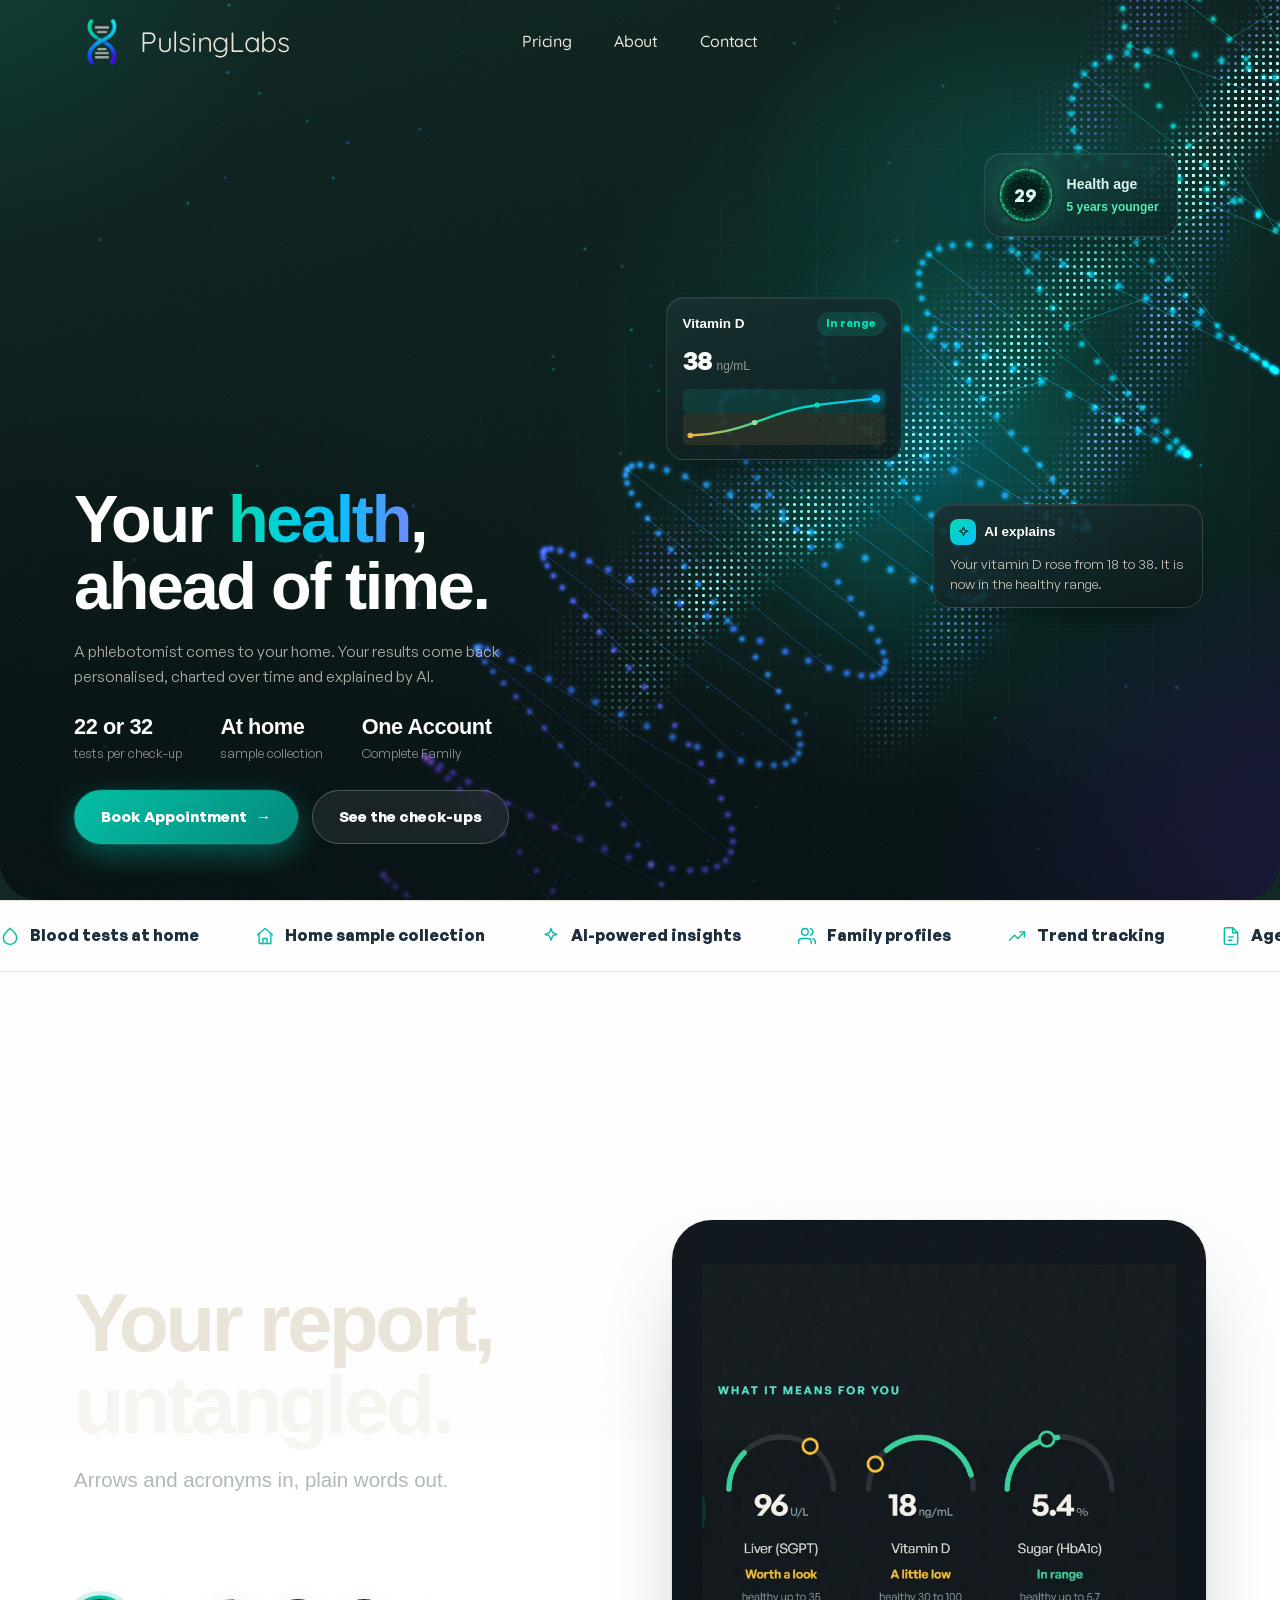
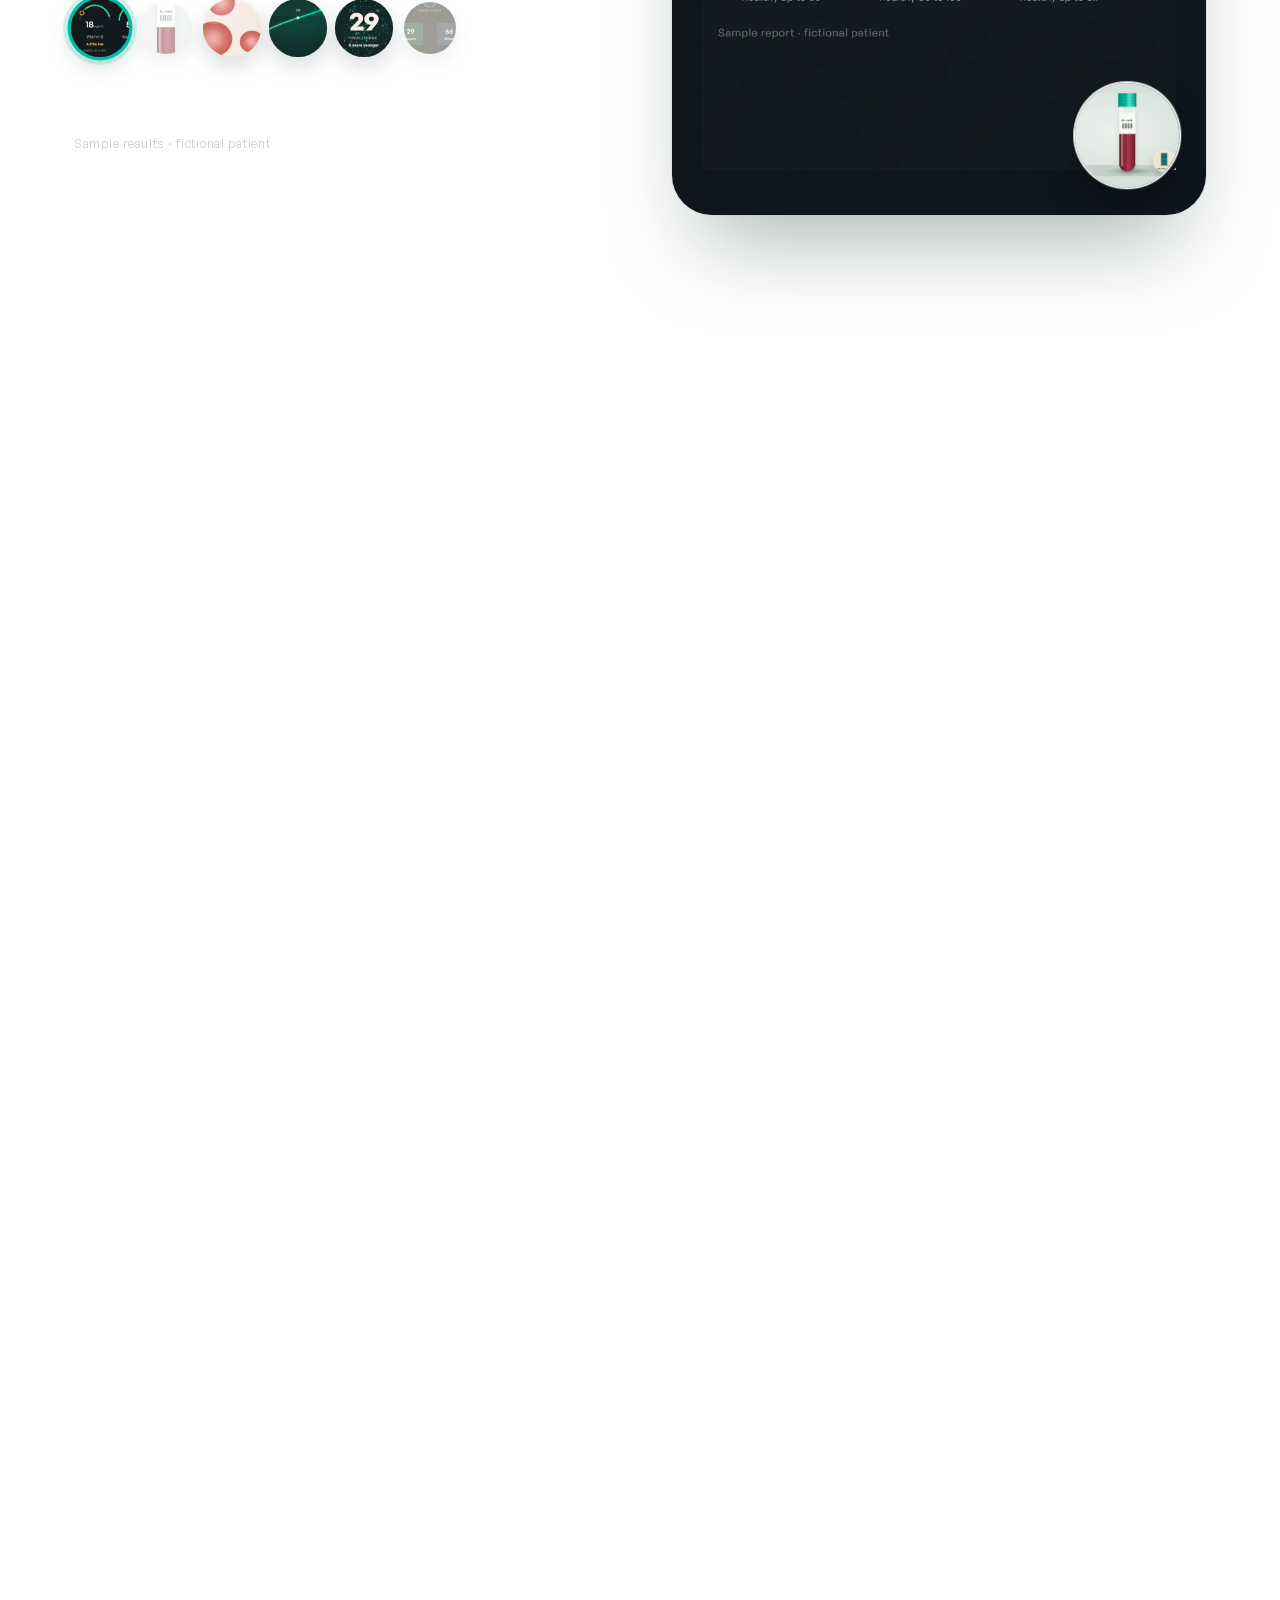
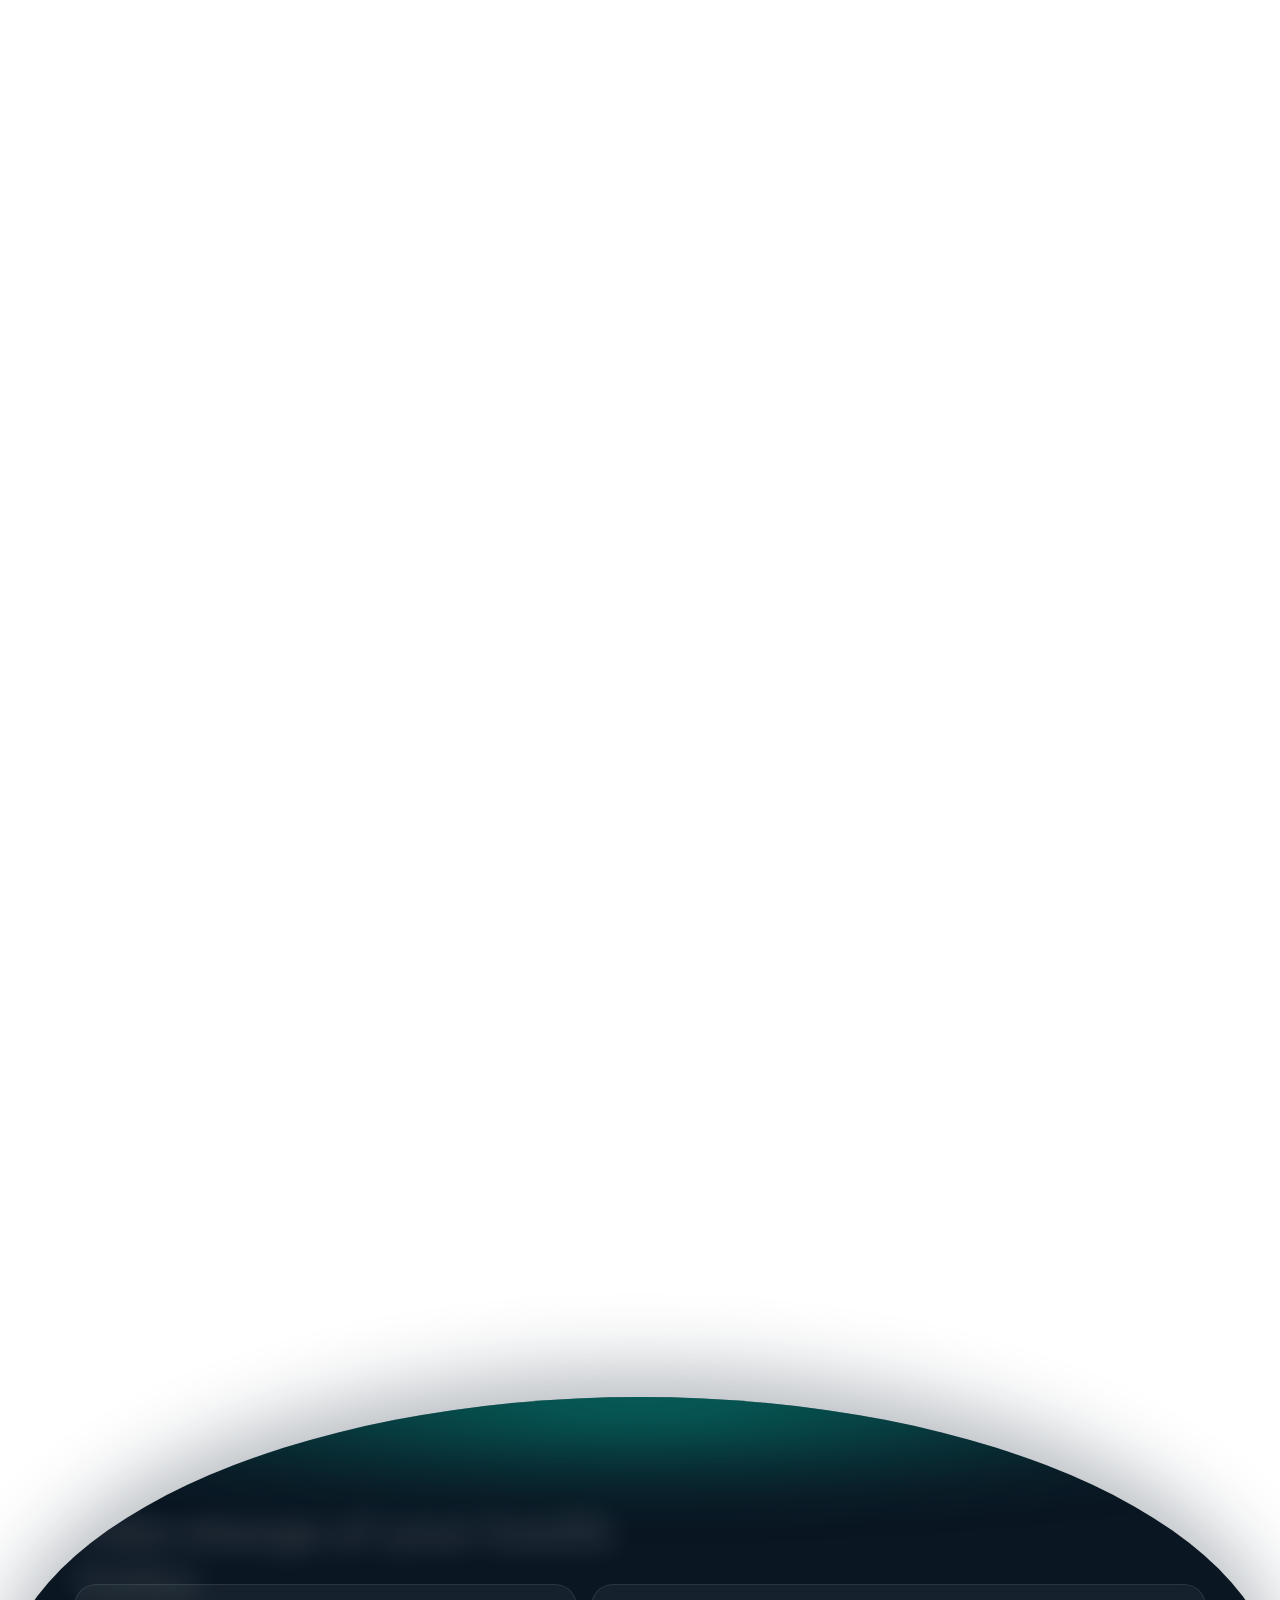
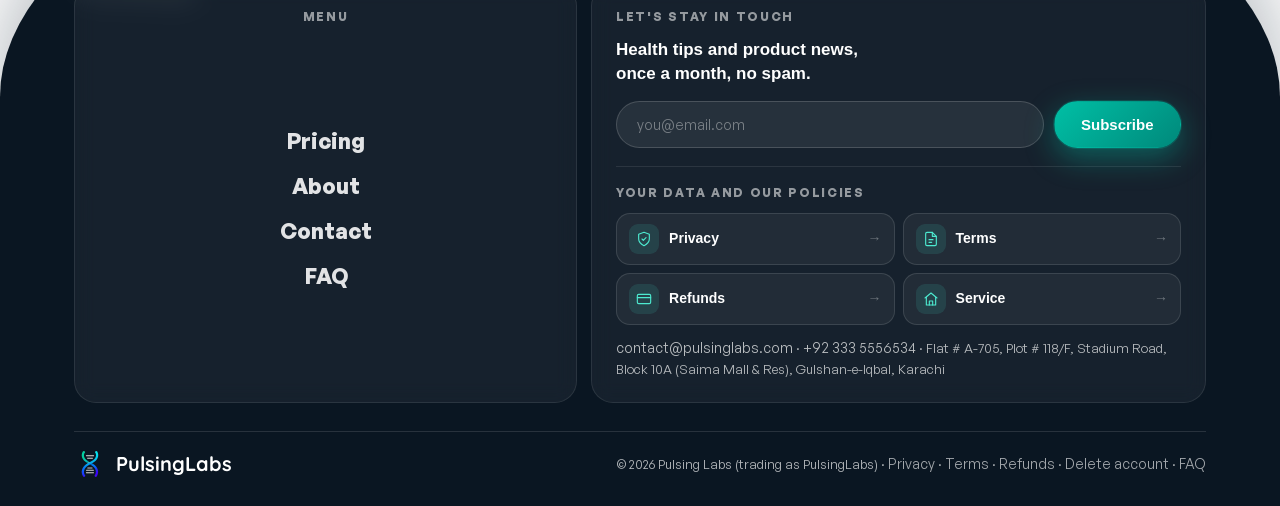
==== commit 487e2925: "Merge remote-tracking branch 'upstream/main'" ====
--- a/index.html
+++ b/index.html
@@ -21,7 +21,7 @@
   <meta name="twitter:image" content="https://pulsinglabs.com/og-image.png" />
   <link rel="preload" href="assets/fonts/general-sans-600.woff2" as="font" type="font/woff2" crossorigin />
   <link rel="preload" href="assets/fonts/general-sans-400.woff2" as="font" type="font/woff2" crossorigin />
-  <link rel="stylesheet" href="assets/style.css?v=171" />
+  <link rel="stylesheet" href="assets/style.css?v=173" />
   <link rel="icon" type="image/png" href="assets/img/favicon.png" />
   <!-- 3D engine for the holographic body band (self-hosted, pinned
        model-viewer@3.5.0) is injected on demand by app.js when the band
@@ -72,7 +72,7 @@
           <li><b>One Account</b><span>Complete Family</span></li>
         </ul>
         <div class="hero-cta">
-          <a class="btn btn-primary" href="#" data-cta="app" data-magnetic data-i18n-html="home.cta1">Request a check-up <span class="arrow">→</span></a>
+          <a class="btn btn-primary" href="#" data-cta="app" data-magnetic data-i18n-html="home.cta1">Book Appointment <span class="arrow">→</span></a>
           <a class="btn btn-glass" href="/pricing">See the check-ups</a>
         </div>
       </div>
@@ -118,17 +118,17 @@
           <div class="pp-ph pp-sc" style="background:#0E151B"><img src="assets/img/sc-1.webp" alt="A lab report turned into three simple dials: liver worth a look, vitamin D a little low, sugar in range" loading="eager" decoding="async" /></div>
           <div class="pp-ph pp-sc" style="background:#D5E0D9;clip-path:circle(0 at 85% 87%)"><img src="assets/img/sc-2.webp" alt="A single blood tube with a PulsingLabs label" loading="lazy" decoding="async" /></div>
           <div class="pp-ph pp-sc" style="background:#F5E9E3;clip-path:circle(0 at 85% 87%)"><img src="assets/img/sc-3.webp" alt="Blood cells under a lens, with a reading: haemoglobin in range" loading="lazy" decoding="async" /></div>
-          <div class="pp-ph pp-sc" style="background:#0B201D;clip-path:circle(0 at 85% 87%)"><img src="assets/img/sc-4.webp" alt="Vitamin D rising from 18 to 29 to 38, back in the healthy range" loading="lazy" decoding="async" /></div>
+          <div class="pp-ph pp-sc" style="background:#0B201D;clip-path:circle(0 at 85% 87%)"><img src="assets/img/sc-4.webp?v=2" alt="Vitamin D rising from 18 to 29 to 38, back in the healthy range" loading="lazy" decoding="async" /></div>
           <div class="pp-ph pp-sc" style="background:#08110f;clip-path:circle(0 at 85% 87%)"><img src="assets/img/sc-5.webp" alt="A glowing orb of points with a health age of 29, five years younger" loading="lazy" decoding="async" /></div>
           <div class="pp-ph pp-sc" style="background:#15110b;clip-path:circle(0 at 85% 87%)"><img src="assets/img/sc-6.webp" alt="A house with one lit window per family member and their health age" loading="lazy" decoding="async" /></div>
           <span class="pp-th" aria-hidden="true" style="background:#D5E0D9 url(assets/img/sc-2.webp) center/contain no-repeat"></span>
           <span class="pp-th" aria-hidden="true" style="background:#F5E9E3 url(assets/img/sc-3.webp) center/contain no-repeat"></span>
-          <span class="pp-th" aria-hidden="true" style="background:#0B201D url(assets/img/sc-4.webp) center/contain no-repeat"></span>
+          <span class="pp-th" aria-hidden="true" style="background:#0B201D url(assets/img/sc-4.webp?v=2) center/contain no-repeat"></span>
           <span class="pp-th" aria-hidden="true" style="background:#08110f url(assets/img/sc-5.webp) center/contain no-repeat"></span>
           <span class="pp-th" aria-hidden="true" style="background:#15110b url(assets/img/sc-6.webp) center/contain no-repeat"></span>
           <span class="pp-ring" aria-hidden="true"></span>
         </div>
-        <div class="pp-idx" aria-hidden="true"><span class="on" style="background:#0E151B url(assets/img/sc-1.webp) center/230% no-repeat"></span><span class="" style="background:#D5E0D9 url(assets/img/sc-2.webp) center/230% no-repeat"></span><span class="" style="background:#F5E9E3 url(assets/img/sc-3.webp) center/230% no-repeat"></span><span class="" style="background:#0B201D url(assets/img/sc-4.webp) center/230% no-repeat"></span><span class="" style="background:#08110f url(assets/img/sc-5.webp) center/230% no-repeat"></span><span class="" style="background:#15110b url(assets/img/sc-6.webp) center/230% no-repeat"></span></div>
+        <div class="pp-idx" aria-hidden="true"><span class="on" style="background:#0E151B url(assets/img/sc-1.webp) center/230% no-repeat"></span><span class="" style="background:#D5E0D9 url(assets/img/sc-2.webp) center/230% no-repeat"></span><span class="" style="background:#F5E9E3 url(assets/img/sc-3.webp) center/230% no-repeat"></span><span class="" style="background:#0B201D url(assets/img/sc-4.webp?v=2) center/230% no-repeat"></span><span class="" style="background:#08110f url(assets/img/sc-5.webp) center/230% no-repeat"></span><span class="" style="background:#15110b url(assets/img/sc-6.webp) center/230% no-repeat"></span></div>
         <p class="pp-cap">Sample results · fictional patient</p>
       </div>
     </div>
@@ -287,7 +287,7 @@
           <div class="step-phone"><img src="assets/img/app-step3.webp?v=4" alt="A PulsingLabs result: a Vitamin D trend chart rising into the healthy range, with a plain-English explanation" width="600" height="1298" loading="lazy" decoding="async" /></div>
         </div>
       </div>
-      <p class="center reveal" style="margin-top:28px;font-size:15px;"><span class="step-note" style="display:block;margin:0 0 14px;">The app screens show sample data.</span><a href="/how-it-works" style="color:var(--teal-d);font-weight:700;">See exactly how a home visit in Karachi works <span class="arrow">→</span></a> · <a href="/pricing" style="color:var(--teal-d);font-weight:700;">Compare the two packages</a></p>
+      <p class="center reveal" style="margin-top:28px;font-size:15px;"><span class="step-note" style="display:block;margin:0 0 14px;">The app screens show sample data.</span><a href="/pricing" style="color:var(--teal-d);font-weight:700;">Compare the two packages</a></p>
     </div>
   </section>
 
@@ -324,7 +324,7 @@
 
   <!-- The closing CTA lives in the mega footer now (same headline + Open the
        App button), so the old teal band was removed as a duplicate. -->
-  <div id="site-footer"><nav aria-label="Site pages"><p><a href="/">Home</a> · <a href="/pricing">Pricing</a> · <a href="/how-it-works">How it works</a> · <a href="/faq">FAQ</a> · <a href="/features">Features</a> · <a href="/business">For business</a> · <a href="/about">About</a> · <a href="/contact">Contact</a> · <a href="/how-it-works#service-policy">Service policy</a> · <a href="/refunds">Refund policy</a> · <a href="/privacy">Privacy policy</a> · <a href="/terms">Terms</a></p><p>PulsingLabs · Blood tests at home in Karachi · <a href="mailto:contact@pulsinglabs.com">contact@pulsinglabs.com</a></p></nav></div>
-  <script src="assets/app.js?v=139"></script>
+  <div id="site-footer"><nav aria-label="Site pages"><p><a href="/">Home</a> · <a href="/pricing">Pricing</a> · <a href="/faq">FAQ</a> · <a href="/features">Features</a> · <a href="/business">For business</a> · <a href="/about">About</a> · <a href="/contact">Contact</a> · <a href="/refunds#service-policy">Service policy</a> · <a href="/refunds">Refund policy</a> · <a href="/privacy">Privacy policy</a> · <a href="/terms">Terms</a></p><p>PulsingLabs · Blood tests at home in Karachi · <a href="mailto:contact@pulsinglabs.com">contact@pulsinglabs.com</a></p></nav></div>
+  <script src="assets/app.js?v=141"></script>
 </body>
 </html>
--- a/assets/style.css
+++ b/assets/style.css
@@ -2722,3 +2722,41 @@
 }
 
 @media (max-width: 860px) { .pp6 .pp-idx { gap: 8px; } .pp6 .pp-idx span { width: 32px; height: 32px; } }
+
+/* Owner 2026-11-15: compact page hero (pricing) so the useful content is on the first screen. */
+.page-hero.ph-compact { padding: 118px 0 34px; }
+.page-hero.ph-compact .crumbs { margin-bottom: 10px; }
+.page-hero.ph-compact h1 { font-size: clamp(30px, 4.4vw, 52px); }
+.page-hero.ph-compact .lead { margin-top: 10px; font-size: 16px; }
+@media (max-width: 760px) { .page-hero.ph-compact { padding: 92px 0 22px; } .page-hero.ph-compact .eyebrow { display: none; } }
+/* footer without the connect card (every page except Contact): two even columns */
+@media (min-width: 961px) { .mf-cards:not(:has(.mf-connect)) { grid-template-columns: .9fr 1.1fr; } }
+
+/* Owner 2026-11-15: a slimmer header bar on phones, on every page (was ~84px tall). */
+@media (max-width: 960px) {
+  .nav, .nav.scrolled { padding: 6px 0; }
+  .logo { font-size: 21px; gap: 8px; }
+  .logo .dot, .logo .dot .logo-mark { width: 36px; height: 36px; }
+  .nav-toggle { width: 38px; height: 38px; }
+}
+@media (max-width: 760px) {
+  .hero-panel { padding-top: 78px; }
+}
+
+/* Owner 2026-11-15: wider Three steps cards on phones (still inset from the screen edge). */
+@media (max-width: 760px) { #how .wrap.section-box { padding-inline: 10px; margin-inline: 12px; } }
+
+/* Owner 2026-11-15 ("hero breaks after a fast scroll back up"): every heading word and
+   every revealed block kept its own GPU layer forever (will-change), hundreds of them.
+   On a phone fling the compositor could not raster them in time, so the hero showed
+   blank tiles. A layer is only needed while the element animates; release it after. */
+.split-in .w, .reveal.in, .reveal-l.in, .reveal-r.in, .reveal-zoom.in { will-change: auto; }
+.hero-panel { contain: paint; }
+
+/* pricing: an even tighter hero so the table is on the first screen */
+.page-hero.ph-compact { padding: 96px 0 18px; }
+.page-hero.ph-compact .crumbs { margin-bottom: 6px; font-size: 13px; }
+.page-hero.ph-compact .eyebrow { display: none; }
+.page-hero.ph-compact h1 { font-size: clamp(28px, 3.6vw, 42px); }
+.page-hero.ph-compact .lead { margin-top: 6px; font-size: 15px; }
+@media (max-width: 760px) { .page-hero.ph-compact { padding: 74px 0 12px; } .page-hero.ph-compact h1 { font-size: 28px; } .page-hero.ph-compact .lead { font-size: 14px; } }
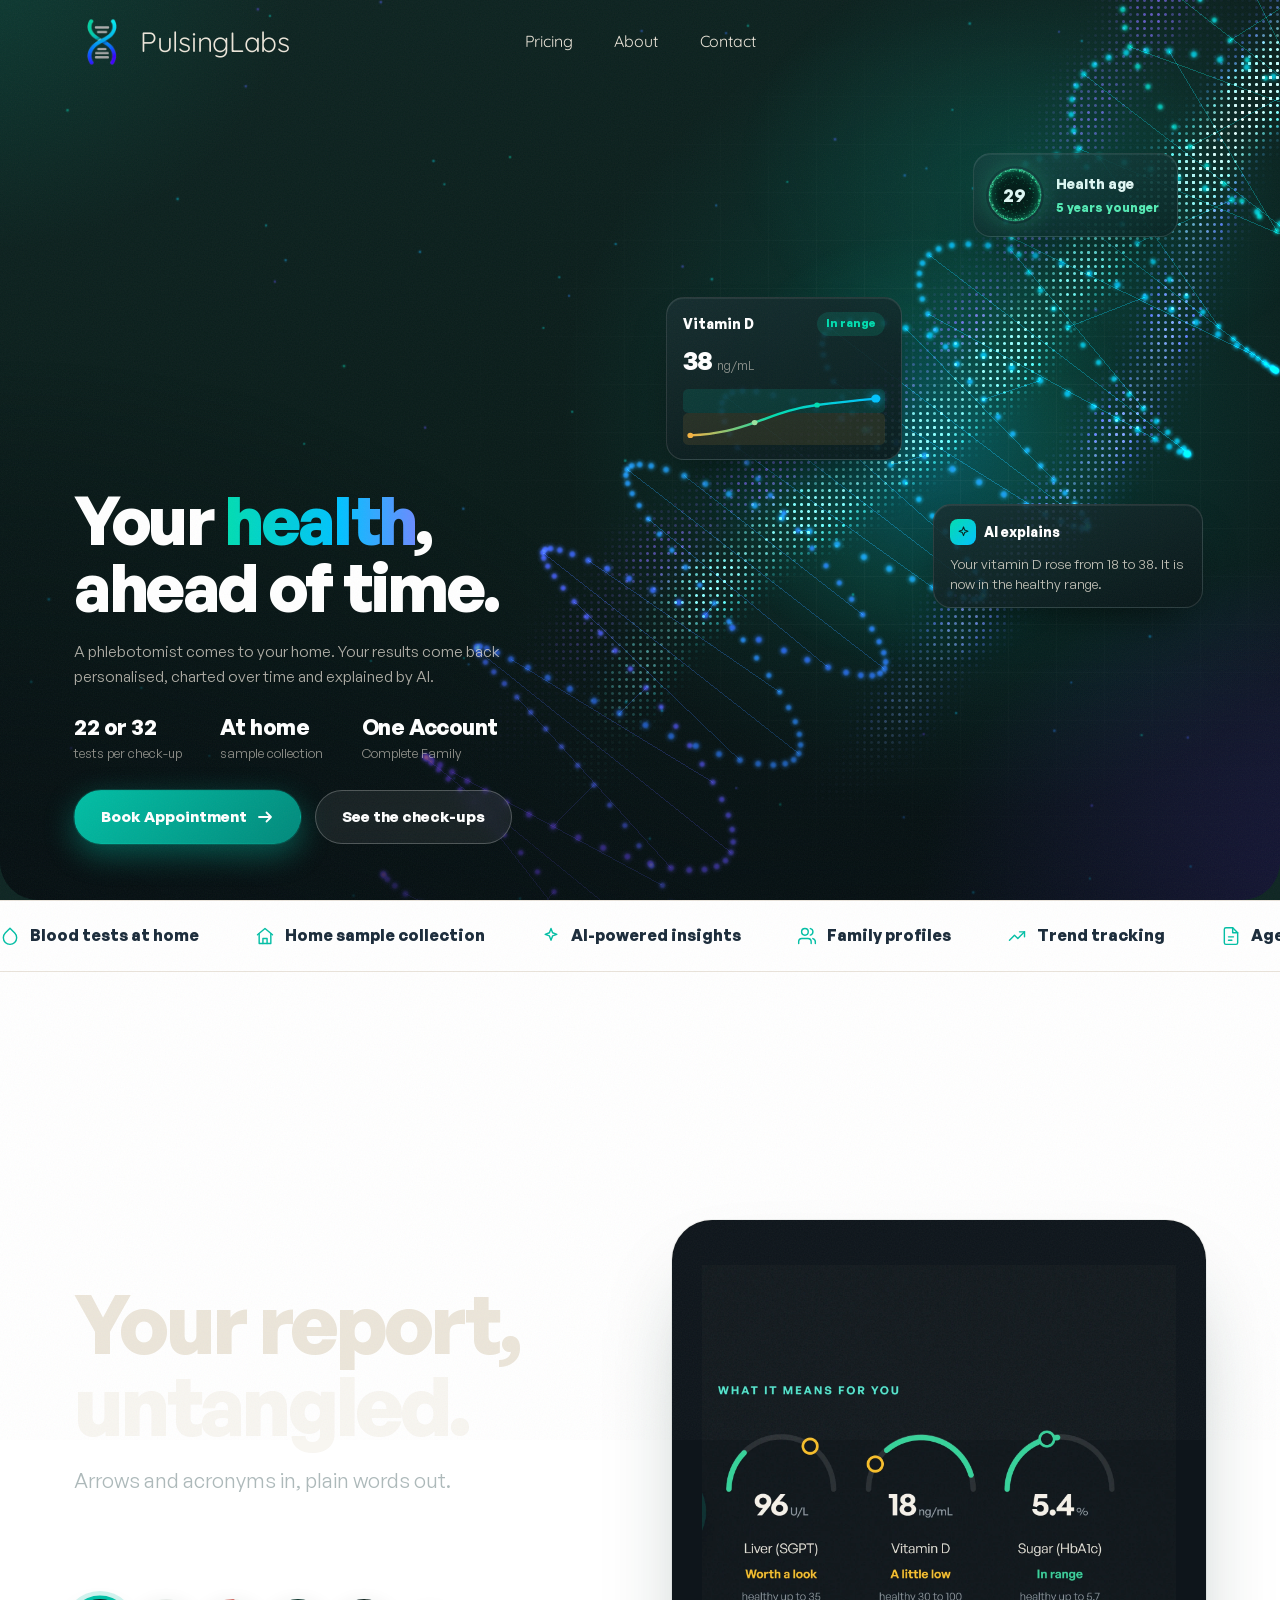
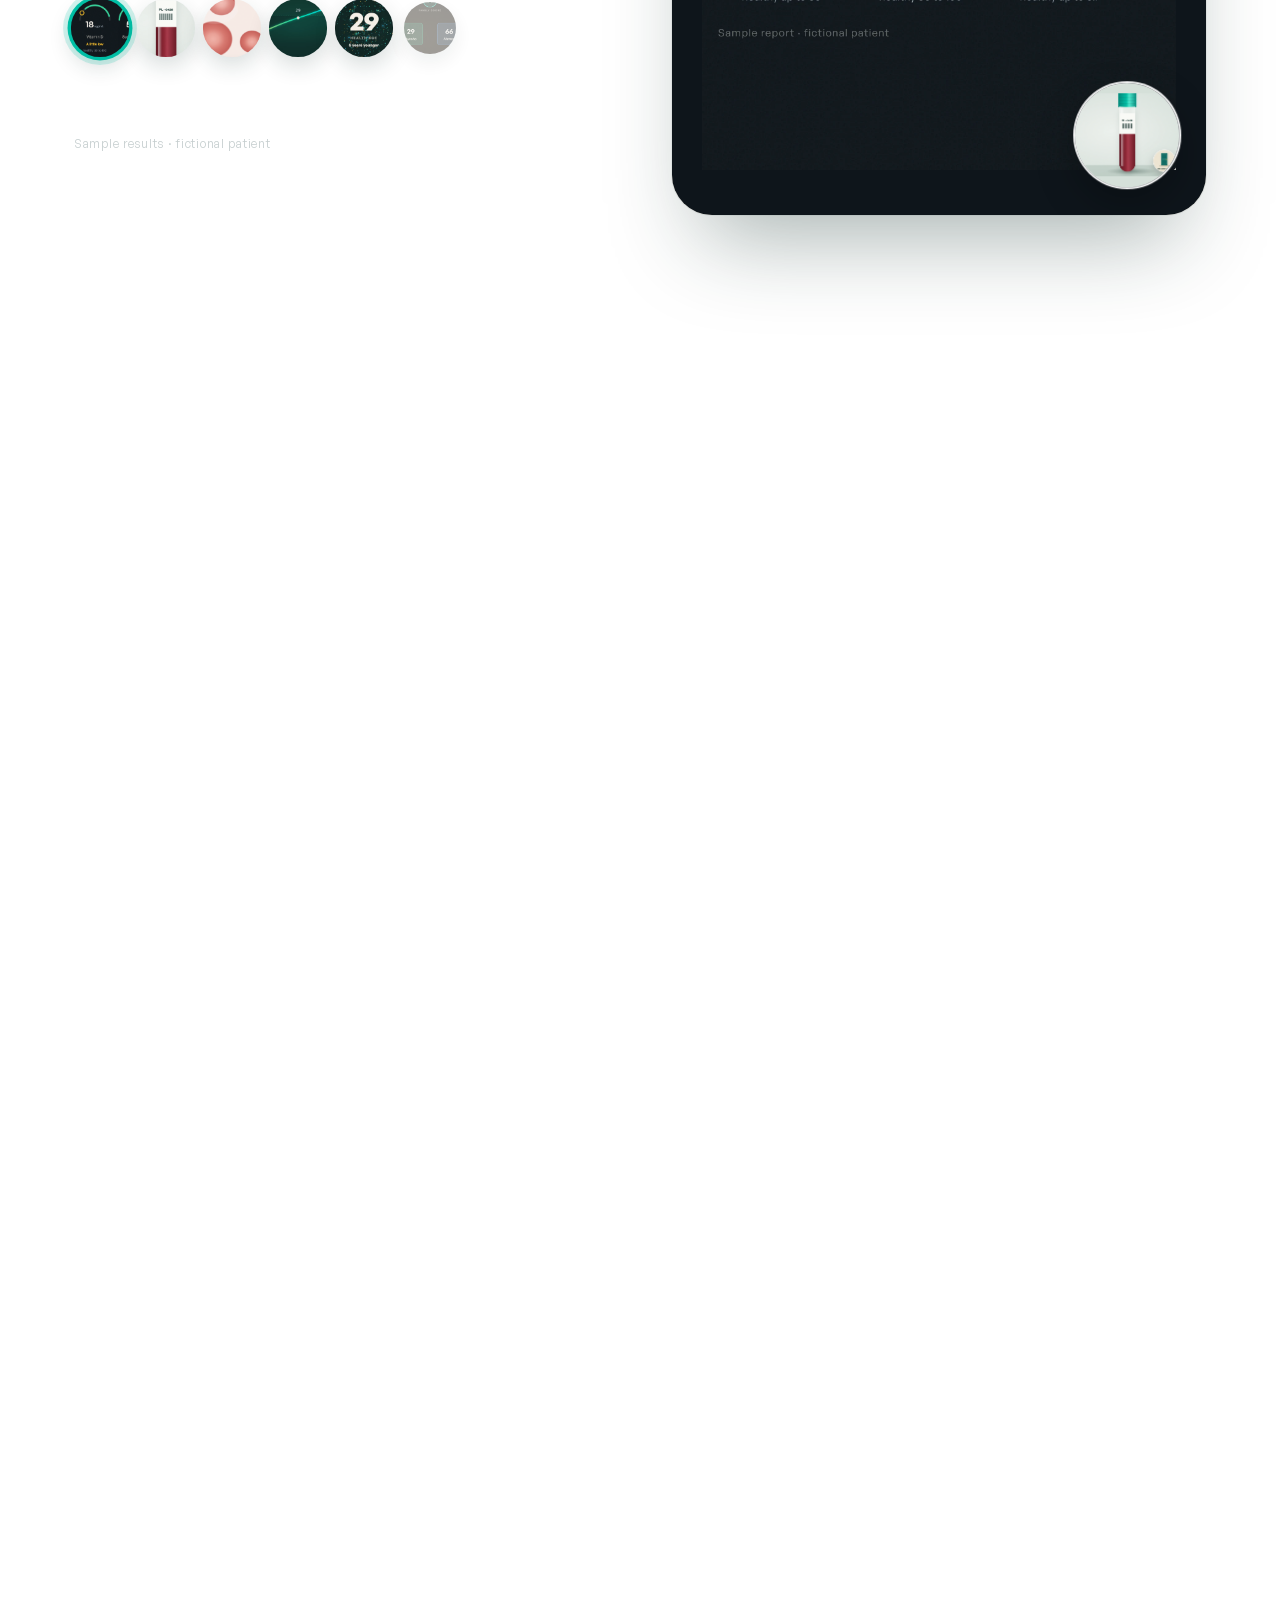
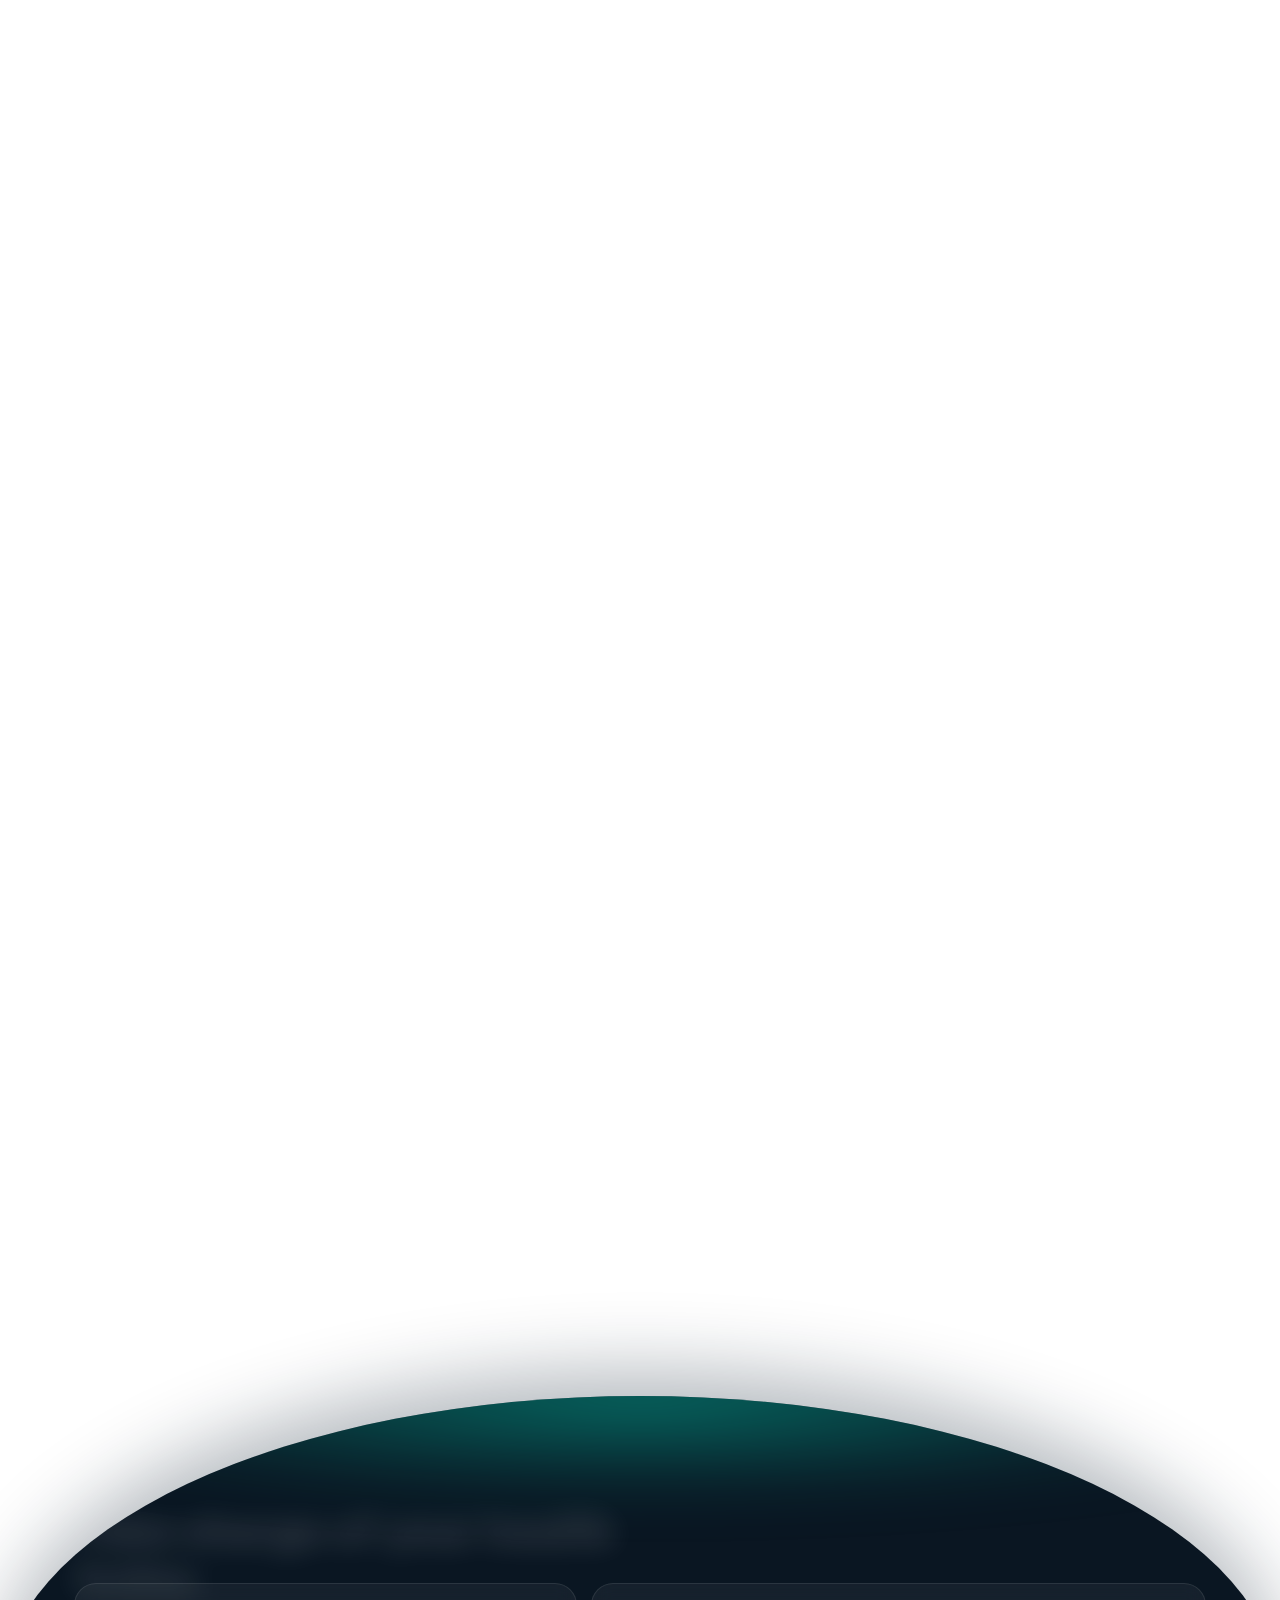
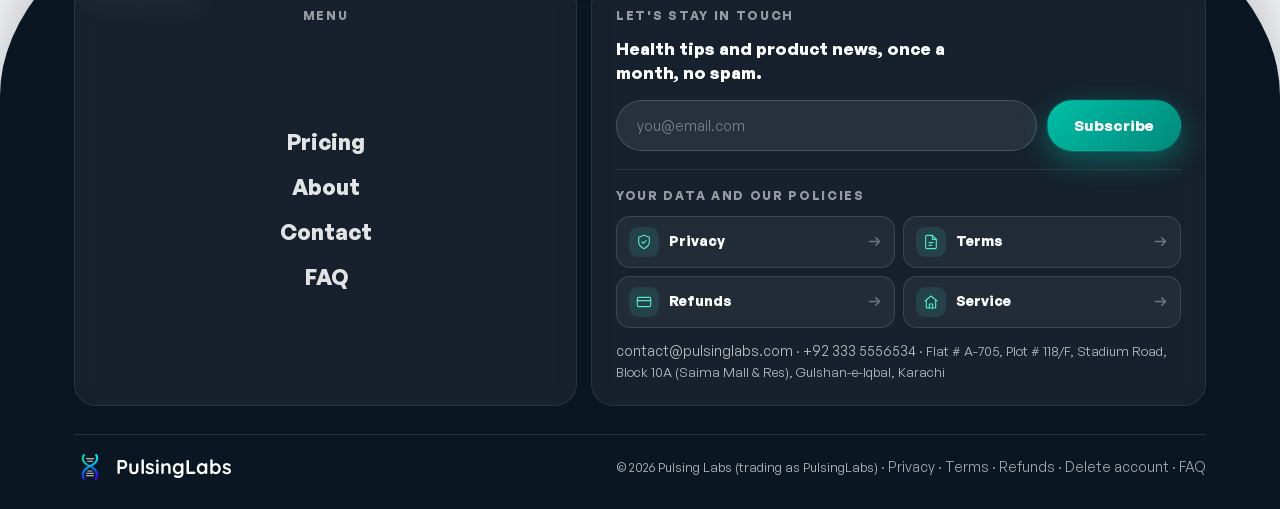
==== commit ac33f16a: "Merge remote-tracking branch 'upstream/main'" ====
--- a/index.html
+++ b/index.html
@@ -19,9 +19,9 @@
   <meta name="twitter:title" content="Blood tests at home in Karachi, results explained · PulsingLabs" />
   <meta name="twitter:description" content="Book lab tests, understand your results with AI, and track your family's health in one app." />
   <meta name="twitter:image" content="https://pulsinglabs.com/og-image.png" />
-  <link rel="preload" href="assets/fonts/general-sans-600.woff2" as="font" type="font/woff2" crossorigin />
+  <link rel="preload" href="assets/fonts/general-sans-700.woff2" as="font" type="font/woff2" crossorigin />
   <link rel="preload" href="assets/fonts/general-sans-400.woff2" as="font" type="font/woff2" crossorigin />
-  <link rel="stylesheet" href="assets/style.css?v=173" />
+  <link rel="stylesheet" href="assets/style.css?v=176" />
   <link rel="icon" type="image/png" href="assets/img/favicon.png" />
   <!-- 3D engine for the holographic body band (self-hosted, pinned
        model-viewer@3.5.0) is injected on demand by app.js when the band
@@ -72,7 +72,7 @@
           <li><b>One Account</b><span>Complete Family</span></li>
         </ul>
         <div class="hero-cta">
-          <a class="btn btn-primary" href="#" data-cta="app" data-magnetic data-i18n-html="home.cta1">Book Appointment <span class="arrow">→</span></a>
+          <a class="btn btn-primary" href="#" data-cta="app" data-magnetic data-i18n-html="home.cta1">Book Appointment <span class="arrow" aria-hidden="true"></span></a>
           <a class="btn btn-glass" href="/pricing">See the check-ups</a>
         </div>
       </div>
@@ -115,20 +115,20 @@
           <div class="pp-name"><h3 class="pp-n">One roof,<br><i>one account.</i></h3><p class="pp-line">Book a home visit for anyone in it.</p></div>
         </div>
         <div class="pp-card">
-          <div class="pp-ph pp-sc" style="background:#0E151B"><img src="assets/img/sc-1.webp" alt="A lab report turned into three simple dials: liver worth a look, vitamin D a little low, sugar in range" loading="eager" decoding="async" /></div>
-          <div class="pp-ph pp-sc" style="background:#D5E0D9;clip-path:circle(0 at 85% 87%)"><img src="assets/img/sc-2.webp" alt="A single blood tube with a PulsingLabs label" loading="lazy" decoding="async" /></div>
-          <div class="pp-ph pp-sc" style="background:#F5E9E3;clip-path:circle(0 at 85% 87%)"><img src="assets/img/sc-3.webp" alt="Blood cells under a lens, with a reading: haemoglobin in range" loading="lazy" decoding="async" /></div>
-          <div class="pp-ph pp-sc" style="background:#0B201D;clip-path:circle(0 at 85% 87%)"><img src="assets/img/sc-4.webp?v=2" alt="Vitamin D rising from 18 to 29 to 38, back in the healthy range" loading="lazy" decoding="async" /></div>
+          <div class="pp-ph pp-sc" style="background:#0E151B"><img src="assets/img/sc-1.webp?v=2" alt="A lab report turned into three simple dials: liver worth a look, vitamin D a little low, sugar in range" loading="eager" decoding="async" /></div>
+          <div class="pp-ph pp-sc" style="background:#D5E0D9;clip-path:circle(0 at 85% 87%)"><img src="assets/img/sc-2.webp?v=2" alt="A single blood tube with a PulsingLabs label" loading="lazy" decoding="async" /></div>
+          <div class="pp-ph pp-sc" style="background:#F5E9E3;clip-path:circle(0 at 85% 87%)"><img src="assets/img/sc-3.webp?v=2" alt="Blood cells under a lens, with a reading: haemoglobin in range" loading="lazy" decoding="async" /></div>
+          <div class="pp-ph pp-sc" style="background:#0B201D;clip-path:circle(0 at 85% 87%)"><img src="assets/img/sc-4.webp?v=3" alt="Vitamin D rising from 18 to 29 to 38, back in the healthy range" loading="lazy" decoding="async" /></div>
           <div class="pp-ph pp-sc" style="background:#08110f;clip-path:circle(0 at 85% 87%)"><img src="assets/img/sc-5.webp" alt="A glowing orb of points with a health age of 29, five years younger" loading="lazy" decoding="async" /></div>
-          <div class="pp-ph pp-sc" style="background:#15110b;clip-path:circle(0 at 85% 87%)"><img src="assets/img/sc-6.webp" alt="A house with one lit window per family member and their health age" loading="lazy" decoding="async" /></div>
-          <span class="pp-th" aria-hidden="true" style="background:#D5E0D9 url(assets/img/sc-2.webp) center/contain no-repeat"></span>
-          <span class="pp-th" aria-hidden="true" style="background:#F5E9E3 url(assets/img/sc-3.webp) center/contain no-repeat"></span>
-          <span class="pp-th" aria-hidden="true" style="background:#0B201D url(assets/img/sc-4.webp?v=2) center/contain no-repeat"></span>
+          <div class="pp-ph pp-sc" style="background:#15110b;clip-path:circle(0 at 85% 87%)"><img src="assets/img/sc-6.webp?v=2" alt="A house with one lit window per family member and their health age" loading="lazy" decoding="async" /></div>
+          <span class="pp-th" aria-hidden="true" style="background:#D5E0D9 url(assets/img/sc-2.webp?v=2) center/contain no-repeat"></span>
+          <span class="pp-th" aria-hidden="true" style="background:#F5E9E3 url(assets/img/sc-3.webp?v=2) center/contain no-repeat"></span>
+          <span class="pp-th" aria-hidden="true" style="background:#0B201D url(assets/img/sc-4.webp?v=3) center/contain no-repeat"></span>
           <span class="pp-th" aria-hidden="true" style="background:#08110f url(assets/img/sc-5.webp) center/contain no-repeat"></span>
-          <span class="pp-th" aria-hidden="true" style="background:#15110b url(assets/img/sc-6.webp) center/contain no-repeat"></span>
+          <span class="pp-th" aria-hidden="true" style="background:#15110b url(assets/img/sc-6.webp?v=2) center/contain no-repeat"></span>
           <span class="pp-ring" aria-hidden="true"></span>
         </div>
-        <div class="pp-idx" aria-hidden="true"><span class="on" style="background:#0E151B url(assets/img/sc-1.webp) center/230% no-repeat"></span><span class="" style="background:#D5E0D9 url(assets/img/sc-2.webp) center/230% no-repeat"></span><span class="" style="background:#F5E9E3 url(assets/img/sc-3.webp) center/230% no-repeat"></span><span class="" style="background:#0B201D url(assets/img/sc-4.webp?v=2) center/230% no-repeat"></span><span class="" style="background:#08110f url(assets/img/sc-5.webp) center/230% no-repeat"></span><span class="" style="background:#15110b url(assets/img/sc-6.webp) center/230% no-repeat"></span></div>
+        <div class="pp-idx" aria-hidden="true"><span class="on" style="background:#0E151B url(assets/img/sc-1.webp?v=2) center/230% no-repeat"></span><span class="" style="background:#D5E0D9 url(assets/img/sc-2.webp?v=2) center/230% no-repeat"></span><span class="" style="background:#F5E9E3 url(assets/img/sc-3.webp?v=2) center/230% no-repeat"></span><span class="" style="background:#0B201D url(assets/img/sc-4.webp?v=3) center/230% no-repeat"></span><span class="" style="background:#08110f url(assets/img/sc-5.webp) center/230% no-repeat"></span><span class="" style="background:#15110b url(assets/img/sc-6.webp?v=2) center/230% no-repeat"></span></div>
         <p class="pp-cap">Sample results · fictional patient</p>
       </div>
     </div>
@@ -219,7 +219,7 @@
             <li data-i18n="hc.li3">Results flow into the app like any other test</li>
           </ul>
           <div class="hero-cta">
-            <a class="btn btn-primary" href="#" data-cta="home-visit" data-magnetic data-i18n-html="hc.btn">Request a home visit <span class="arrow">→</span></a>
+            <a class="btn btn-primary" href="#" data-cta="home-visit" data-magnetic data-i18n-html="hc.btn">Request a home visit <span class="arrow" aria-hidden="true"></span></a>
           </div>
         </div>
         <div class="split-media reveal-l">
@@ -325,6 +325,6 @@
   <!-- The closing CTA lives in the mega footer now (same headline + Open the
        App button), so the old teal band was removed as a duplicate. -->
   <div id="site-footer"><nav aria-label="Site pages"><p><a href="/">Home</a> · <a href="/pricing">Pricing</a> · <a href="/faq">FAQ</a> · <a href="/features">Features</a> · <a href="/business">For business</a> · <a href="/about">About</a> · <a href="/contact">Contact</a> · <a href="/refunds#service-policy">Service policy</a> · <a href="/refunds">Refund policy</a> · <a href="/privacy">Privacy policy</a> · <a href="/terms">Terms</a></p><p>PulsingLabs · Blood tests at home in Karachi · <a href="mailto:contact@pulsinglabs.com">contact@pulsinglabs.com</a></p></nav></div>
-  <script src="assets/app.js?v=141"></script>
+  <script src="assets/app.js?v=144"></script>
 </body>
 </html>
--- a/assets/style.css
+++ b/assets/style.css
@@ -4,13 +4,17 @@
    ===================================================================== */
 
 /* Self-hosted fonts (were Fontshare + Google CDNs, which cost ~1 s of extra connections). */
-@font-face { font-family: 'General Sans'; src: url('fonts/general-sans-400.woff2') format('woff2'); font-weight: 400; font-style: normal; font-display: swap; }
-@font-face { font-family: 'General Sans'; src: url('fonts/general-sans-500.woff2') format('woff2'); font-weight: 500; font-style: normal; font-display: swap; }
-@font-face { font-family: 'General Sans'; src: url('fonts/general-sans-600.woff2') format('woff2'); font-weight: 600; font-style: normal; font-display: swap; }
-@font-face { font-family: 'General Sans'; src: url('fonts/general-sans-700.woff2') format('woff2'); font-weight: 700; font-style: normal; font-display: swap; }
-@font-face { font-family: 'Quicksand'; src: url('fonts/quicksand-var-latin.woff2') format('woff2'); font-weight: 300 700; font-style: normal; font-display: swap; }
+/* One typeface, TWO weights (owner 2026-11-19): normal for reading text, bold for everything that stands out. */
+@font-face { font-family: 'General Sans'; src: url('fonts/general-sans-400.woff2') format('woff2'); font-weight: 100 500; font-style: normal; font-display: swap; }
+@font-face { font-family: 'General Sans'; src: url('fonts/general-sans-700.woff2') format('woff2'); font-weight: 700 900; font-style: normal; font-display: swap; }
+b, strong { font-weight: 700; }   /* never "bolder" than bold */
+@font-face { font-family: 'Quicksand'; src: url('fonts/quicksand-var-latin.woff2') format('woff2'); font-weight: 400 700; font-style: normal; font-display: swap; }
 
 :root {
+  /* Icons as drawn shapes, not text characters: General Sans has no arrow or tick, so a typed → or ✓ was
+     drawn in a different system font on every device. Mask = takes the colour of the text around it. */
+  --ic-arrow: url("data:image/svg+xml,%3Csvg xmlns='http://www.w3.org/2000/svg' viewBox='0 0 24 24' fill='none' stroke='%23000' stroke-width='2.4' stroke-linecap='round' stroke-linejoin='round'%3E%3Cpath d='M4 12h16M14 6l6 6-6 6'/%3E%3C/svg%3E");
+  --ic-check: url("data:image/svg+xml,%3Csvg xmlns='http://www.w3.org/2000/svg' viewBox='0 0 24 24' fill='none' stroke='%23000' stroke-width='3' stroke-linecap='round' stroke-linejoin='round'%3E%3Cpath d='M5 12.5l4.5 4.5L19 7'/%3E%3C/svg%3E");
   --teal: #00BFA5;
   --teal-d: #00897B;
   --teal-l: #4DEAD0;
@@ -60,6 +64,8 @@
    sitewide — mouse users never see it, keyboard users need it to navigate). */
 :focus-visible { outline: 2px solid var(--teal); outline-offset: 3px; border-radius: 4px; }
 .btn:focus-visible, .card:focus-visible { outline-offset: 2px; }
+/* One typeface: buttons, inputs, selects and text areas otherwise default to the system font (Arial). */
+button, input, select, textarea { font-family: inherit; }
 /* Anchor targets land clear of the fixed header instead of underneath it. */
 [id] { scroll-margin-top: 96px; }
 /* overflow-x: CLIP (not hidden) — hidden turns html/body into a scroll
@@ -93,16 +99,16 @@
 
 .wrap { max-width: var(--maxw); margin: 0 auto; padding: 0 24px; }
 section { padding: 96px 0; position: relative; }
-h1, h2, h3 { color: rgb(var(--pg-fg)); line-height: 1.06; letter-spacing: -0.03em; font-weight: 600; transition: color var(--theme-ms) var(--ease); }
+h1, h2, h3 { color: rgb(var(--pg-fg)); line-height: 1.06; letter-spacing: -0.03em; font-weight: 700; transition: color var(--theme-ms) var(--ease); }
 h1 { font-size: clamp(46px, 7.2vw, 92px); line-height: 1.02; }
 h2 { font-size: clamp(34px, 5vw, 62px); }
-h3 { font-weight: 600; }
+h3 { font-weight: 700; }
 /* headings inside light cards keep a fixed dark colour (cards don't theme) */
 .card h3, .step h3, .art h3 { color: var(--ink-dark); }
 .lead { color: rgb(var(--pg-muted)); font-size: clamp(18px,2vw,22px); max-width: 640px; font-weight: 400; transition: color var(--theme-ms) var(--ease); }
 .eyebrow {
   display: inline-flex; align-items: center; gap: 11px;
-  font-size: 12.5px; font-weight: 600; letter-spacing: .18em; text-transform: uppercase;
+  font-size: 12.5px; font-weight: 700; letter-spacing: .18em; text-transform: uppercase;
   color: var(--teal-d); margin-bottom: 22px;
 }
 .eyebrow::before { content: ""; width: 28px; height: 1.5px; background: var(--teal); display: inline-block; }
@@ -125,7 +131,7 @@
 .s-cream, .s-cream-2, .s-dark { background: transparent; }
 
 /* Display headline (oversized editorial) */
-.display { font-size: clamp(52px, 9vw, 132px); line-height: .96; letter-spacing: -0.04em; font-weight: 600; }
+.display { font-size: clamp(52px, 9vw, 132px); line-height: .96; letter-spacing: -0.04em; font-weight: 700; }
 
 /* Zig-zag split layout */
 .split { display: grid; grid-template-columns: 1fr 1fr; gap: clamp(40px, 6vw, 96px); align-items: center; }
@@ -243,7 +249,12 @@
 .btn-light:hover { background: rgba(255,255,255,.22); }
 .btn-dark { background: var(--navy); color:#fff; }
 .btn-dark:hover { background: var(--navy-2); }
-.btn .arrow { transition: transform .25s var(--ease); }
+.arrow {
+  display: inline-block; flex: none; width: 1.05em; height: 1.05em; font-size: 0 !important; line-height: 0; vertical-align: -.17em;
+  background: currentColor; -webkit-mask: var(--ic-arrow) center / contain no-repeat; mask: var(--ic-arrow) center / contain no-repeat;
+}
+.btn .arrow { font-size: 15px !important; width: 18px; height: 18px; transition: transform .25s var(--ease); }
+.btn .arrow { font-size: 0 !important; }
 .btn:hover .arrow { transform: none; }
 /* shine sweep - DISABLED (owner request: buttons must stay still on hover).
    Restore by re-adding the ::after block + .btn:hover::after { left: 130%; } */
@@ -279,7 +290,7 @@
   position: relative; font-size: 16px; color: rgb(var(--pg-fg));
   /* Same typeface as the PulsingLabs wordmark (owner request) — Quicksand,
      regular weight, not the old bold. Applies on desktop + mobile drawer. */
-  font-family: 'Quicksand', 'General Sans', sans-serif; font-weight: 500; letter-spacing: -.01em;
+  font-family: 'Quicksand', 'General Sans', sans-serif; font-weight: 400; letter-spacing: -.01em;
   padding: 8px 14px; border-radius: 100px; transition: color var(--theme-ms) var(--ease), background .2s;
 }
 .nav-links a:hover { color: var(--teal-d); background: var(--bg-mint); }
@@ -333,7 +344,7 @@
 .has-mega:hover .mega-item:nth-child(5) { transition-delay: .21s; }
 .has-mega:hover .mega-item:nth-child(6) { transition-delay: .25s; }
 .mega-item:hover { background: transparent !important; transform: translateX(8px) !important; }
-.mi-title { font-size: clamp(22px, 2.3vw, 30px); font-weight: 600; letter-spacing: -.02em; line-height: 1.12; color: rgb(var(--pg-fg)); transition: color .2s; }
+.mi-title { font-size: clamp(22px, 2.3vw, 30px); font-weight: 700; letter-spacing: -.02em; line-height: 1.12; color: rgb(var(--pg-fg)); transition: color .2s; }
 .mega-item:hover .mi-title { color: var(--teal); }
 .mi-desc { font-size: 13px; color: rgb(var(--pg-muted)); margin-top: 2px; }
 
@@ -443,13 +454,13 @@
 @keyframes bob { 0%,100%{ transform: translateY(0) rotate(-.4deg);} 50%{ transform: translateY(-12px) rotate(.4deg);} }
 .phone-head { display: flex; justify-content: space-between; align-items: center; margin-bottom: 18px; }
 .phone-head .score { font-size: 13px; color: var(--muted); }
-.phone-head .ring { width: 64px; height: 64px; border-radius: 50%; display: grid; place-items: center; font-weight: 900; color: var(--teal-d); font-size: 18px;
+.phone-head .ring { width: 64px; height: 64px; border-radius: 50%; display: grid; place-items: center; font-weight: 700; color: var(--teal-d); font-size: 18px;
   background: conic-gradient(var(--teal) 0 88%, #E6ECF0 88% 100%); }
 .phone-head .ring i { width: 50px; height: 50px; border-radius: 50%; background:#fff; display:grid; place-items:center; font-style: normal; }
 .marker { display: flex; align-items: center; gap: 10px; padding: 13px 0; border-top: 1px solid var(--line); }
 .marker .name { font-weight: 700; font-size: 14px; flex: 1; }
 .marker .val { font-size: 14px; color: var(--muted); }
-.pill { font-size: 11px; font-weight: 800; padding: 4px 11px; border-radius: 100px; white-space: nowrap; }
+.pill { font-size: 11px; font-weight: 700; padding: 4px 11px; border-radius: 100px; white-space: nowrap; }
 .pill.ok { background: #E3F9F4; color: var(--teal-d); }
 .pill.hi { background: #FDECEC; color: #D7263D; }
 .pill.mid { background: #FFF4E5; color: #C77700; }
@@ -488,7 +499,7 @@
 .spotlight > div > p { color: var(--muted); font-size: 17px; margin-bottom: 20px; }
 .spotlight ul { list-style: none; display: grid; gap: 11px; }
 .spotlight li { display: flex; gap: 11px; font-size: 15.5px; }
-.spotlight li::before { content: "✓"; color: var(--teal); font-weight: 900; }
+.spotlight li::before { content: ""; flex: none; width: 15px; height: 15px; margin-top: 4px; background: var(--teal); -webkit-mask: var(--ic-check) center / contain no-repeat; mask: var(--ic-check) center / contain no-repeat; }
 .sp-visual { background: linear-gradient(160deg, var(--bg-mint), var(--bg-soft)); border: 1px solid var(--line); border-radius: var(--radius-lg); padding: 34px; min-height: 300px; display: grid; place-items: center; box-shadow: var(--shadow-sm); }
 .chat-bubble { max-width: 320px; width: 100%; }
 .bubble { padding: 13px 17px; border-radius: 18px; font-size: 14px; margin-bottom: 11px; max-width: 88%; box-shadow: var(--shadow-sm); }
@@ -498,14 +509,14 @@
 .mini-chart .bars { display: flex; align-items: flex-end; gap: 13px; height: 170px; padding: 0 4px; }
 .mini-chart .bar { flex: 1; border-radius: 7px 7px 0 0; background: var(--grad-teal); transform-origin: bottom; }
 .mini-chart .xrow { display: flex; gap: 13px; margin-top: 9px; }
-.mini-chart .xrow span { flex: 1; text-align: center; font-size: 11px; color: var(--muted); font-weight: 600; }
+.mini-chart .xrow span { flex: 1; text-align: center; font-size: 11px; color: var(--muted); font-weight: 700; }
 
 /* ---------- Steps ---------- */
 .soft { background: transparent; }
 .steps { display: grid; grid-template-columns: repeat(3, 1fr); gap: 24px; margin-top: 50px; }
 .step { background: #fff; border: 1px solid var(--line); border-radius: var(--radius); padding: 32px 28px; position: relative; transition: transform .3s var(--ease), box-shadow .3s; }
 .step:hover { transform: translateY(-6px); box-shadow: var(--shadow); }
-.step .num { width: 46px; height: 46px; border-radius: 14px; background: var(--grad-teal); color: #fff; font-weight: 900; font-size: 18px; display: grid; place-items: center; margin-bottom: 18px; box-shadow: var(--shadow-teal); }
+.step .num { width: 46px; height: 46px; border-radius: 14px; background: var(--grad-teal); color: #fff; font-weight: 700; font-size: 18px; display: grid; place-items: center; margin-bottom: 18px; box-shadow: var(--shadow-teal); }
 .step h3 { font-size: 18px; margin-bottom: 7px; }
 .step p { color: var(--muted); font-size: 15px; }
 
@@ -517,29 +528,29 @@
 @media (max-width: 960px) { .stat-cards.three { grid-template-columns: 1fr 1fr; } }
 @media (max-width: 560px) { .stat-cards.three { grid-template-columns: 1fr; } }
 /* Breadcrumbs on inner pages: plain links, read by Google and screen readers. */
-.crumbs { font-size: 13px; font-weight: 600; margin: 0 0 14px; opacity: .85; color: rgb(var(--pg-fg)); transition: color var(--theme-ms) var(--ease); }
+.crumbs { font-size: 13px; font-weight: 700; margin: 0 0 14px; opacity: .85; color: rgb(var(--pg-fg)); transition: color var(--theme-ms) var(--ease); }
 .crumbs a { color: inherit; text-decoration: none; border-bottom: 1px solid currentColor; }
 .crumbs span[aria-current] { opacity: .8; }
 .stat { background: rgba(var(--pg-fg),.045); border: 1px solid rgba(var(--pg-fg),.12); border-radius: var(--radius); padding: 28px; transition: transform .3s var(--ease), background-color var(--theme-ms) var(--ease), border-color var(--theme-ms); }
 .stat:hover { transform: translateY(-6px); background: rgba(var(--pg-fg),.075); }
-.stat .n { font-size: clamp(34px,4vw,46px); font-weight: 900; background: linear-gradient(135deg,#4DEAD0,#00BFA5); -webkit-background-clip:text; background-clip:text; color:transparent; letter-spacing:-.02em; }
+.stat .n { font-size: clamp(34px,4vw,46px); font-weight: 700; background: linear-gradient(135deg,#4DEAD0,#00BFA5); -webkit-background-clip:text; background-clip:text; color:transparent; letter-spacing:-.02em; }
 .stat .l { font-size: 14px; color: rgb(var(--pg-muted)); margin-top: 8px; transition: color var(--theme-ms) var(--ease); }
 
 /* ---------- ROI calculator ---------- */
 .biz-grid { display: grid; grid-template-columns: 1fr 1fr; gap: 56px; align-items: center; }
 .biz ul { list-style: none; margin-top: 26px; display: grid; gap: 15px; }
 .biz li { display: flex; gap: 12px; align-items: flex-start; font-size: 16px; color: rgba(255,255,255,.92); }
-.biz li .ck { color: var(--teal-l); font-weight: 900; flex: none; }
+.biz li .ck { color: var(--teal-l); font-weight: 700; flex: none; }
 .calc { background: rgba(255,255,255,.06); border: 1px solid rgba(255,255,255,.16); border-radius: var(--radius-lg); padding: 32px; }
 /* ROI calculator stays a self-contained dark card even on a light section */
 .calc.glass { background: linear-gradient(160deg, var(--ink-dark-2), var(--ink-dark)); border: 1px solid rgba(255,255,255,.12); box-shadow: 0 30px 70px rgba(8,30,26,.28); backdrop-filter: none; }
 .calc h3 { font-size: 21px; margin-bottom: 5px; }
 .calc .sub { color: rgba(255,255,255,.6); font-size: 14px; margin-bottom: 22px; }
-.calc label { display: block; font-size: 13px; color: rgba(255,255,255,.7); margin: 16px 0 8px; font-weight: 600; }
+.calc label { display: block; font-size: 13px; color: rgba(255,255,255,.7); margin: 16px 0 8px; font-weight: 700; }
 .calc input[type=range] { width: 100%; accent-color: var(--teal); height: 6px; }
 .calc .rowval { display: flex; justify-content: space-between; font-size: 14px; font-weight: 700; color: rgba(255,255,255,.92); }
 .calc .result { margin-top: 26px; padding-top: 22px; border-top: 1px solid rgba(255,255,255,.16); }
-.calc .result .big { font-size: clamp(32px,5vw,44px); font-weight: 900; background: linear-gradient(135deg,#4DEAD0,#00BFA5); -webkit-background-clip:text; background-clip:text; color:transparent; }
+.calc .result .big { font-size: clamp(32px,5vw,44px); font-weight: 700; background: linear-gradient(135deg,#4DEAD0,#00BFA5); -webkit-background-clip:text; background-clip:text; color:transparent; }
 .calc .result .cap { font-size: 13px; color: rgba(255,255,255,.62); margin-top: 4px; }
 
 /* ---------- Pricing ---------- */
@@ -549,15 +560,15 @@
 .plan.featured { border-color: transparent; background: linear-gradient(var(--navy), var(--navy)) padding-box, var(--grad-teal) border-box; border: 2px solid transparent; box-shadow: var(--shadow); color: #fff; position: relative; }
 .plan.featured h3, .plan.featured .amt { color: #fff; }
 .plan.featured .pdesc, .plan.featured li { color: rgba(255,255,255,.82); }
-.plan.featured .tag { position: absolute; top: -13px; left: 50%; transform: translateX(-50%); background: var(--grad-teal); color: #fff; font-size: 12px; font-weight: 800; padding: 5px 16px; border-radius: 100px; letter-spacing:.05em; white-space: nowrap; }
+.plan.featured .tag { position: absolute; top: -13px; left: 50%; transform: translateX(-50%); background: var(--grad-teal); color: #fff; font-size: 12px; font-weight: 700; padding: 5px 16px; border-radius: 100px; letter-spacing:.05em; white-space: nowrap; }
 .plan h3 { font-size: 14px; text-transform: uppercase; letter-spacing: .08em; color: var(--teal-d); }
-.plan .amt { font-size: 42px; font-weight: 900; color: var(--navy); margin: 12px 0 4px; letter-spacing:-.02em; }
-.plan .amt span { font-size: 14px; font-weight: 600; color: var(--muted); }
+.plan .amt { font-size: 42px; font-weight: 700; color: var(--navy); margin: 12px 0 4px; letter-spacing:-.02em; }
+.plan .amt span { font-size: 14px; font-weight: 700; color: var(--muted); }
 .plan.featured .amt span { color: rgba(255,255,255,.7); }
 .plan .pdesc { color: var(--muted); font-size: 14px; min-height: 42px; }
 .plan ul { list-style: none; margin: 22px 0 26px; display: grid; gap: 12px; flex: 1; }
 .plan li { font-size: 15px; color: var(--ink); display: flex; gap: 11px; }
-.plan li::before { content: "✓"; color: var(--teal); font-weight: 900; }
+.plan li::before { content: ""; flex: none; width: 15px; height: 15px; margin-top: 4px; background: var(--teal); -webkit-mask: var(--ic-check) center / contain no-repeat; mask: var(--ic-check) center / contain no-repeat; }
 .plan.featured li::before { color: var(--teal-l); }
 
 /* ---------- Testimonials carousel ---------- */
@@ -566,7 +577,7 @@
 .tslide { min-width: 100%; padding: 0 8px; }
 .tcard { background: linear-gradient(160deg, var(--bg-mint), #fff); border: 1px solid var(--line); border-radius: var(--radius-lg); padding: 44px; max-width: 800px; margin: 0 auto; text-align: center; box-shadow: var(--shadow-sm); }
 .tcard .stars { color: #F5B301; font-size: 20px; margin-bottom: 18px; letter-spacing: 2px; }
-.tcard .quote { font-size: clamp(19px,2.4vw,24px); color: var(--navy); font-weight: 600; line-height: 1.5; letter-spacing:-.01em; }
+.tcard .quote { font-size: clamp(19px,2.4vw,24px); color: var(--navy); font-weight: 700; line-height: 1.5; letter-spacing:-.01em; }
 .tcard .who { margin-top: 22px; font-size: 14px; color: var(--muted); font-weight: 700; }
 .tnav { display: flex; justify-content: center; align-items: center; gap: 18px; margin-top: 30px; }
 .tnav button { width: 46px; height: 46px; border-radius: 50%; border: 1px solid var(--line); background: #fff; cursor: pointer; font-size: 20px; color: var(--navy); transition: all .2s; }
@@ -584,7 +595,7 @@
 .art .thumb.t3 { background: linear-gradient(135deg, #6D5BD0, #00BFA5); }
 .art .thumb svg { width: 46px; height: 46px; }
 .art .body { padding: 24px; }
-.art .date { font-size: 12px; color: var(--teal-d); font-weight: 800; text-transform: uppercase; letter-spacing: .06em; }
+.art .date { font-size: 12px; color: var(--teal-d); font-weight: 700; text-transform: uppercase; letter-spacing: .06em; }
 .art h3 { font-size: 18px; margin: 9px 0; }
 .art p { color: var(--muted); font-size: 14px; }
 
@@ -594,7 +605,7 @@
 details[open] { border-color: rgba(0,191,165,.4); box-shadow: var(--shadow-sm); }
 summary { cursor: pointer; font-weight: 700; font-size: 16px; padding: 19px 0; list-style: none; display: flex; justify-content: space-between; align-items: center; gap: 18px; color: var(--navy); }
 summary::-webkit-details-marker { display: none; }
-summary::after { content: "+"; color: var(--teal); font-size: 26px; font-weight: 300; flex: none; transition: transform .3s; }
+summary::after { content: "+"; color: var(--teal); font-size: 26px; font-weight: 400; flex: none; transition: transform .3s; }
 details[open] summary::after { content: "−"; transform: rotate(180deg); }
 details p { padding: 0 0 20px; color: var(--muted); font-size: 15px; }
 
@@ -823,7 +834,7 @@
 .tstm-split.tstm-portrait .media.tall { aspect-ratio: 6 / 7; max-width: 580px; margin-inline: auto; }
 .tstm-split.tstm-portrait .media-vid { object-position: center 24%; }
 .tstm-meta { margin-bottom: clamp(28px, 4vw, 48px); }
-.tstm-meta strong { display: block; font-size: 20px; font-weight: 600; color: rgb(var(--pg-fg)); transition: color var(--theme-ms) var(--ease); }
+.tstm-meta strong { display: block; font-size: 20px; font-weight: 700; color: rgb(var(--pg-fg)); transition: color var(--theme-ms) var(--ease); }
 .tstm-meta span { display: block; margin-top: 5px; color: rgb(var(--pg-muted)); font-size: 15.5px; transition: color var(--theme-ms) var(--ease); }
 .tstm-quote { font-size: clamp(18px, 2.1vw, 26px); line-height: 1.5; font-weight: 400; letter-spacing: -0.01em; color: rgb(var(--pg-fg)); transition: color var(--theme-ms) var(--ease); }
 .media.photo::before {
@@ -934,7 +945,7 @@
 .b-tile .b-ic svg { width: 24px; height: 24px; }
 .b-tile h3 { font-size: 19px; color: rgb(var(--pg-fg)); transition: color var(--theme-ms); }
 .b-tile p { font-size: 13.5px; color: rgb(var(--pg-muted)); margin-top: 4px; transition: color var(--theme-ms); }
-.b-tile .big-num { font-size: clamp(34px, 4vw, 52px); font-weight: 900; background: linear-gradient(135deg,#4DEAD0,#00BFA5); -webkit-background-clip: text; background-clip: text; color: transparent; letter-spacing: -.02em; }
+.b-tile .big-num { font-size: clamp(34px, 4vw, 52px); font-weight: 700; background: linear-gradient(135deg,#4DEAD0,#00BFA5); -webkit-background-clip: text; background-clip: text; color: transparent; letter-spacing: -.02em; }
 .b-a { grid-column: span 2; grid-row: span 2; }
 .b-wide { grid-column: span 2; }
 /* feature (big) tile — always a deep-pine glass slab with aurora */
@@ -995,7 +1006,7 @@
 .stack-card:nth-child(2) { top: 146px; }
 .stack-card:nth-child(3) { top: 176px; }
 .stack-card:nth-child(4) { top: 206px; }
-.stack-card .sc-num { width: 88px; height: 88px; border-radius: 26px; background: var(--grad-teal); color: #fff; font-weight: 900; font-size: 34px; display: grid; place-items: center; box-shadow: var(--shadow-teal); }
+.stack-card .sc-num { width: 88px; height: 88px; border-radius: 26px; background: var(--grad-teal); color: #fff; font-weight: 700; font-size: 34px; display: grid; place-items: center; box-shadow: var(--shadow-teal); }
 .stack-card h3 { font-size: clamp(22px, 3vw, 34px); }
 .stack-card p { color: rgb(var(--pg-muted)); font-size: 16.5px; margin-top: 8px; transition: color var(--theme-ms); }
 
@@ -1104,7 +1115,7 @@
 .pf-screen { background: #F4EFE7; border-radius: 36px; overflow: hidden; }
 .pf-sbar {
   display: flex; justify-content: space-between; align-items: center;
-  padding: 10px 18px 4px; font-size: 9.5px; font-weight: 800; color: #0E2522;
+  padding: 10px 18px 4px; font-size: 9.5px; font-weight: 700; color: #0E2522;
 }
 .pf-sbar-sig { display: flex; align-items: flex-end; gap: 2px; }
 .pf-sbar-sig span { display: block; background: #0E2522; border-radius: 1px; width: 2.5px; }
@@ -1132,7 +1143,7 @@
   position: absolute; bottom: -18px; left: 0; right: 0;
   display: flex; justify-content: space-around; padding: 0 24px;
 }
-.pfc-xaxis span { font-size: 8.5px; color: #9BABB8; font-weight: 600; }
+.pfc-xaxis span { font-size: 8.5px; color: #9BABB8; font-weight: 700; }
 /* AI insight mini card in phone */
 .pfa-insight {
   background: linear-gradient(120deg, #0E2522, #14332E);
@@ -1200,7 +1211,7 @@
 .ai-panel-sub { font-size: 11px; color: rgba(236,230,218,.48); margin-top: 2px; }
 .ai-panel-live {
   margin-left: auto; display: flex; align-items: center; gap: 6px;
-  font-size: 11px; font-weight: 600; color: rgba(236,230,218,.5);
+  font-size: 11px; font-weight: 700; color: rgba(236,230,218,.5);
 }
 .ai-panel-live::before {
   content: ""; width: 7px; height: 7px; border-radius: 50%; flex: none;
@@ -1210,7 +1221,7 @@
 @keyframes pulse-dot { 0%,100%{box-shadow:0 0 0 3px rgba(0,191,165,.2)} 50%{box-shadow:0 0 0 6px rgba(0,191,165,.07)} }
 /* greeting */
 .ai-greeting { padding: 10px 0 8px; border-bottom: 1px solid rgba(255,255,255,.08); }
-.ai-greeting strong { font-size: 17px; color: #ECE6DA; font-weight: 600; letter-spacing: -.02em; display: block; }
+.ai-greeting strong { font-size: 17px; color: #ECE6DA; font-weight: 700; letter-spacing: -.02em; display: block; }
 .ai-greeting span { font-size: 12.5px; color: rgba(236,230,218,.52); }
 /* messages */
 .ai-msgs { flex: 1; display: flex; flex-direction: column; gap: 9px; }
@@ -1258,7 +1269,7 @@
 .ai-chip {
   padding: 6px 12px; border-radius: 20px;
   border: 1px solid rgba(255,255,255,.17); background: rgba(255,255,255,.06);
-  color: rgba(236,230,218,.82); font-size: 11.5px; font-weight: 600;
+  color: rgba(236,230,218,.82); font-size: 11.5px; font-weight: 700;
   cursor: pointer; transition: background .2s, border-color .2s; font-family: inherit;
 }
 .ai-chip:hover { background: rgba(0,191,165,.22); border-color: rgba(0,191,165,.5); color: #ECE6DA; }
@@ -1388,7 +1399,7 @@
 @keyframes b3dPulse { 0%,100% { opacity: .8; } 50% { opacity: 1; } }
 .b3d-chip {
   position: absolute; z-index: 2; display: inline-flex; align-items: center; gap: 7px;
-  padding: 8px 13px; border-radius: 999px; font-size: 12.5px; font-weight: 600;
+  padding: 8px 13px; border-radius: 999px; font-size: 12.5px; font-weight: 700;
   color: var(--on-dark); background: rgba(10,26,24,.62);
   border: 1px solid rgba(0,191,165,.38); backdrop-filter: blur(8px);
   box-shadow: 0 10px 26px rgba(0,0,0,.35);
@@ -1434,8 +1445,8 @@
 .kinetic-track {
   display: inline-flex; align-items: baseline; gap: 38px;
   will-change: transform;
-  font-family: 'JetBrains Mono', ui-monospace, 'Cascadia Code', 'SF Mono', Consolas, monospace;
-  font-weight: 500; font-size: clamp(38px, 5.6vw, 74px); line-height: 1;
+  font-family: inherit; font-variant-numeric: tabular-nums;
+  font-weight: 700; font-size: clamp(38px, 5.6vw, 74px); line-height: 1;
   letter-spacing: .05em; text-transform: uppercase;
 }
 .kinetic-track span {
@@ -1499,10 +1510,10 @@
 .bt-ring i {
   width: 92px; height: 92px; border-radius: 50%; background: #fff;
   display: grid; place-items: center; font-style: normal;
-  font-weight: 800; font-size: 28px; color: var(--teal-d);
+  font-weight: 700; font-size: 28px; color: var(--teal-d);
 }
 .bt-spark { width: 100%; height: 60px; margin-bottom: auto; }
-.bt-num { font-size: 44px; font-weight: 800; color: var(--teal-d); letter-spacing: -0.03em; margin-bottom: auto; }
+.bt-num { font-size: 44px; font-weight: 700; color: var(--teal-d); letter-spacing: -0.03em; margin-bottom: auto; }
 .bt-bubble {
   background: var(--bg-mint); border: 1px solid rgba(0,191,165,.25);
   border-radius: 14px 14px 14px 4px; padding: 10px 12px;
@@ -1516,7 +1527,7 @@
 }
 .bt-avatars span:first-child { margin-left: 0; }
 .bt-avatars span.plus { background: var(--bg-mint); color: var(--teal-d); }
-.bt-lang { font-size: 30px; font-weight: 800; color: var(--ink); margin-bottom: auto; }
+.bt-lang { font-size: 30px; font-weight: 700; color: var(--ink); margin-bottom: auto; }
 .bt-lang em { font-style: normal; color: var(--teal); }
 @media (max-width: 900px) {
   .bento { grid-template-columns: repeat(2, 1fr); grid-auto-rows: 190px; }
@@ -1613,7 +1624,7 @@
   display: block; font-size: 12px; letter-spacing: .14em; text-transform: uppercase;
   color: rgba(255,255,255,.55); font-weight: 700; margin-bottom: 12px;
 }
-.mf-big { font-size: 17px; color: #fff; line-height: 1.4; font-weight: 600; margin-bottom: 16px; max-width: 30ch; }
+.mf-big { font-size: 17px; color: #fff; line-height: 1.4; font-weight: 700; margin-bottom: 16px; max-width: 30ch; }
 .mf-ctas { display: flex; gap: 12px; flex-wrap: wrap; }
 footer.site.mf .mf-ghost { background: transparent; color: #fff; border-color: rgba(255,255,255,.32); }
 .mf-ghost:hover { border-color: var(--teal-l); color: var(--teal-l); }
@@ -1696,14 +1707,14 @@
 .mega-item { counter-increment: mi; position: relative; }
 .mega-item::before {
   content: counter(mi, decimal-leading-zero);
-  font-family: 'JetBrains Mono', ui-monospace, Consolas, monospace;
-  font-size: 10px; letter-spacing: .18em; font-weight: 600;
+  font-family: inherit; font-variant-numeric: tabular-nums;
+  font-size: 10px; letter-spacing: .18em; font-weight: 700;
   color: var(--teal); opacity: .6; margin-bottom: 3px;
 }
 .mega-item::after {
-  content: '→'; position: absolute; right: 14px; top: 50%;
+  content: ""; position: absolute; right: 14px; top: 50%; width: 20px; height: 20px;
   transform: translate(-8px, -50%); opacity: 0;
-  color: var(--teal); font-size: 20px;
+  background: var(--teal); -webkit-mask: var(--ic-arrow) center / contain no-repeat; mask: var(--ic-arrow) center / contain no-repeat;
   transition: opacity .25s var(--ease), transform .25s var(--ease);
 }
 .mega-item:hover::after { opacity: 1; transform: translate(0, -50%); }
@@ -1767,13 +1778,11 @@
 .plan .amt span { display: inline-block; margin-left: 4px; }
 .plan li { align-items: flex-start; }
 .plan li::before {
-  content: "✓";
-  display: inline-flex; align-items: center; justify-content: center;
+  content: "";
+  display: inline-block;
   width: 20px; height: 20px; margin-top: 1px;
   border-radius: 50%;
-  background: rgba(0,191,165,.12);
-  color: var(--teal-d);
-  font-size: 11px; font-weight: 900;
+  background: rgba(0,191,165,.12) url("data:image/svg+xml,%3Csvg xmlns='http://www.w3.org/2000/svg' viewBox='0 0 24 24' fill='none' stroke='%2300897B' stroke-width='3.4' stroke-linecap='round' stroke-linejoin='round'%3E%3Cpath d='M6 12.5l4 4L18 8'/%3E%3C/svg%3E") center / 11px no-repeat;
   flex: 0 0 20px;
 }
 .plan.featured li::before { background: rgba(255,255,255,.14); color: var(--teal-l); }
@@ -1802,7 +1811,7 @@
 footer.site.mf .mf-legal-links a {
   display: inline-flex; align-items: center; gap: 8px; margin: 0; padding: 9px 14px;
   border-radius: 999px; background: rgba(255,255,255,.06); border: 1px solid rgba(255,255,255,.14);
-  color: #fff; font-size: 14px; font-weight: 600; line-height: 1;
+  color: #fff; font-size: 14px; font-weight: 700; line-height: 1;
   transition: border-color .25s var(--ease), color .25s var(--ease), background-color .25s var(--ease);
 }
 footer.site.mf .mf-legal-links a:hover { border-color: var(--teal-l); color: var(--teal-l); background: rgba(77,234,208,.08); padding-left: 14px; }
@@ -1816,7 +1825,7 @@
 .legal-meta { display: flex; gap: 10px; justify-content: center; flex-wrap: wrap; margin-top: 24px; }
 .legal-meta span.pill {
   display: inline-flex; align-items: center; gap: 8px; padding: 8px 15px; border-radius: 999px;
-  background: rgba(255,255,255,.75); border: 1px solid var(--line); font-size: 14px; font-weight: 600; color: var(--ink);
+  background: rgba(255,255,255,.75); border: 1px solid var(--line); font-size: 14px; font-weight: 700; color: var(--ink);
 }
 .legal-meta svg { width: 16px; height: 16px; color: var(--teal-d); }
 
@@ -1834,7 +1843,7 @@
 }
 .legal-toc a .n { min-width: 18px; font-weight: 700; color: var(--teal-d); }
 .legal-toc a:hover { background: rgba(0,191,165,.08); color: rgb(var(--pg-fg)); }
-.legal-toc a.on { background: #fff; color: var(--ink); font-weight: 600; box-shadow: var(--shadow-sm); }
+.legal-toc a.on { background: #fff; color: var(--ink); font-weight: 700; box-shadow: var(--shadow-sm); }
 .legal-progress { height: 4px; margin-top: 16px; background: var(--line); border-radius: 4px; overflow: hidden; }
 .legal-progress span { display: block; height: 100%; width: 0; background: var(--grad-teal); transition: width .15s linear; }
 
@@ -1852,7 +1861,7 @@
 }
 .legal p, .legal li { color: var(--muted); font-size: 16px; line-height: 1.75; }
 .legal strong { color: var(--ink); }
-.legal a { color: var(--teal-d); font-weight: 600; }
+.legal a { color: var(--teal-d); font-weight: 700; }
 .legal ul { list-style: none; margin: 10px 0 0; display: grid; gap: 10px; }
 .legal ul li { position: relative; padding-left: 22px; }
 .legal ul li::before { content: ""; position: absolute; left: 2px; top: .7em; width: 8px; height: 8px; border-radius: 50%; background: var(--teal); }
@@ -1876,7 +1885,7 @@
 .legal-help h3 { font-size: 16px; color: var(--ink); margin-bottom: 6px; }
 .legal-help p { font-size: 14px; color: var(--muted); line-height: 1.55; margin-bottom: 14px; }
 .legal-help .also { display: grid; gap: 8px; margin-top: 14px; padding-top: 14px; border-top: 1px solid var(--line); }
-.legal-help .also a { display: flex; align-items: center; gap: 8px; font-size: 14px; font-weight: 600; color: var(--teal-d); text-decoration: none; }
+.legal-help .also a { display: flex; align-items: center; gap: 8px; font-size: 14px; font-weight: 700; color: var(--teal-d); text-decoration: none; }
 .legal-help .also svg { width: 16px; height: 16px; }
 
 @media (max-width: 1180px) {
@@ -1926,7 +1935,7 @@
 .lu-live::before { content: ""; width: 7px; height: 7px; border-radius: 50%; background: var(--teal-l); box-shadow: 0 0 0 4px rgba(77,234,208,.18); }
 .lu-row { display: flex; align-items: center; gap: 10px; padding: 11px 0; border-top: 1px solid rgba(255,255,255,.08); font-size: 14px; }
 .lu-row span:first-child { flex: 1; color: var(--on-dark-soft); }
-.lu-pill { font-size: 11.5px; font-weight: 800; padding: 4px 10px; border-radius: 100px; white-space: nowrap; }
+.lu-pill { font-size: 11.5px; font-weight: 700; padding: 4px 10px; border-radius: 100px; white-space: nowrap; }
 .lu-pill.ok { background: rgba(77,234,208,.14); color: var(--teal-l); }
 .lu-pill.mid { background: rgba(255,186,73,.14); color: #FFC56B; }
 .lu-foot { margin-top: 12px; padding-top: 12px; border-top: 1px solid rgba(255,255,255,.08); font-size: 12.5px; line-height: 1.5; color: var(--on-dark-soft); }
@@ -1935,7 +1944,7 @@
 .hiw-facts { display: flex; flex-wrap: wrap; justify-content: center; gap: 10px; margin-top: 26px; }
 .hiw-facts span.f {
   display: inline-flex; align-items: center; gap: 8px; padding: 9px 15px; border-radius: 999px;
-  background: rgba(255,255,255,.8); border: 1px solid var(--line); font-size: 14px; font-weight: 600; color: var(--ink);
+  background: rgba(255,255,255,.8); border: 1px solid var(--line); font-size: 14px; font-weight: 700; color: var(--ink);
 }
 .hiw-facts svg { width: 16px; height: 16px; color: var(--teal-d); }
 .hiw-sec { padding: 72px 0; }
@@ -1953,7 +1962,7 @@
 .jr-phase:first-child { margin-top: 0; }
 .jr-step { position: relative; background: #fff; border: 1px solid var(--line); border-radius: 20px; padding: 20px 22px; box-shadow: var(--shadow-sm); transition: border-color .3s var(--ease), box-shadow .3s var(--ease); }
 .jr-step:hover { border-color: rgba(0,191,165,.35); box-shadow: var(--shadow); }
-.jr-num { position: absolute; left: -64px; top: 16px; width: 44px; height: 44px; border-radius: 13px; display: grid; place-items: center; background: var(--grad-teal); color: #fff; font-weight: 800; box-shadow: 0 8px 20px rgba(0,191,165,.28); }
+.jr-num { position: absolute; left: -64px; top: 16px; width: 44px; height: 44px; border-radius: 13px; display: grid; place-items: center; background: var(--grad-teal); color: #fff; font-weight: 700; box-shadow: 0 8px 20px rgba(0,191,165,.28); }
 .jr-step h3 { font-size: 18px; color: var(--ink); }
 .jr-step p { color: var(--muted); font-size: 15.5px; line-height: 1.65; margin-top: 6px; }
 .jr-step p a { color: var(--teal-d); font-weight: 700; }
@@ -1965,7 +1974,7 @@
 .pol-card .pc-head { display: flex; align-items: center; gap: 12px; margin-bottom: 10px; }
 .pol-card .pc-ic { flex: none; width: 40px; height: 40px; border-radius: 12px; display: grid; place-items: center; background: var(--bg-mint); border: 1px solid rgba(0,191,165,.22); }
 .pol-card .pc-ic svg { width: 20px; height: 20px; color: var(--teal-d); }
-.pol-card .pc-n { margin-left: auto; font-size: 12px; font-weight: 800; color: rgba(0,137,123,.45); }
+.pol-card .pc-n { margin-left: auto; font-size: 12px; font-weight: 700; color: rgba(0,137,123,.45); }
 .pol-card h3 { font-size: 17px; color: var(--ink); line-height: 1.3; }
 .pol-card p, .pol-card li { color: var(--muted); font-size: 15px; line-height: 1.65; }
 .pol-card ul { list-style: none; display: grid; gap: 6px; margin-top: 6px; }
@@ -2003,7 +2012,7 @@
 }
 footer.site.mf .mf-legal-links a:hover { padding-left: 12px; }
 footer.site.mf .mf-legal-links a .ti { flex: none; width: 30px; height: 30px; border-radius: 9px; display: grid; place-items: center; background: rgba(77,234,208,.12); }
-footer.site.mf .mf-legal-links a::after { content: "→"; margin-left: auto; color: rgba(255,255,255,.35); transition: transform .25s var(--ease), color .25s var(--ease); }
+footer.site.mf .mf-legal-links a::after { content: ""; width: 15px; height: 15px; flex: none; margin-left: auto; background: currentColor; -webkit-mask: var(--ic-arrow) center / contain no-repeat; mask: var(--ic-arrow) center / contain no-repeat; color: rgba(255,255,255,.35); transition: transform .25s var(--ease), color .25s var(--ease); }
 footer.site.mf .mf-legal-links a:hover::after { transform: translateX(3px); color: var(--teal-l); }
 
 /* =====================================================================
@@ -2064,7 +2073,7 @@
 
 /* compact stat row (big value, small label), no rules or boxes */
 .hero-stats { list-style: none; margin: 26px 0 0; padding: 0; display: flex; flex-wrap: wrap; gap: 14px clamp(24px, 3vw, 44px); }
-.hero-stats b { display: block; color: #fff; font-size: clamp(19px, 1.7vw, 26px); font-weight: 600; letter-spacing: -.02em; line-height: 1.1; }
+.hero-stats b { display: block; color: #fff; font-size: clamp(19px, 1.7vw, 26px); font-weight: 700; letter-spacing: -.02em; line-height: 1.1; }
 .hero-stats span { display: block; margin-top: 4px; color: rgba(236,230,218,.6); font-size: 13px; }
 
 /* ---- "Three steps": triptych (design option E) ----
@@ -2088,7 +2097,7 @@
 #how .sc-top { position: absolute; z-index: 4; left: 32px; right: 32px; top: 30px; }
 #how .sc-badge { display: flex; align-items: center; margin-bottom: 22px; }
 #how .sc-badge b { display: grid; place-items: center; width: 46px; height: 46px; border-radius: 50%; flex: none;
-  border: 1.5px solid rgba(244,239,231,.7); background: rgba(244,239,231,.1); color: #fff; font-size: 15px; font-weight: 600; letter-spacing: .06em; }
+  border: 1.5px solid rgba(244,239,231,.7); background: rgba(244,239,231,.1); color: #fff; font-size: 15px; font-weight: 700; letter-spacing: .06em; }
 #how .sc-badge i { flex: 1; margin: 0 -52px 0 14px; border-top: 2px dotted rgba(244,239,231,.5); }
 #how .stack-card h3 { color: #fff; font-size: clamp(28px, 2.7vw, 38px); line-height: 1.02; letter-spacing: -.035em; }
 #how .stack-card p { color: rgba(244,239,231,.86); font-size: clamp(15px, 1.15vw, 16.5px); line-height: 1.5; margin-top: 12px; max-width: 40ch; text-wrap: balance; }
@@ -2103,12 +2112,12 @@
 #how .step-panel { position: absolute; z-index: 5; box-sizing: border-box; border-radius: 18px; padding: 16px 18px; color: #ECE6DA;
   background: linear-gradient(160deg, rgba(21,42,41,.95), rgba(9,20,20,.96));
   box-shadow: 0 0 0 1px rgba(255,255,255,.1), 0 22px 40px -18px rgba(0,0,0,.7); }
-#how .sp-cap { font: 500 10.5px/1 ui-monospace, 'SF Mono', 'Cascadia Mono', Consolas, monospace; letter-spacing: .14em; text-transform: uppercase; color: rgba(236,230,218,.5); margin-bottom: 12px; }
+#how .sp-cap { font: 700 10.5px/1 'General Sans', 'Hanken Grotesk', -apple-system, BlinkMacSystemFont, 'Segoe UI', sans-serif; letter-spacing: .14em; text-transform: uppercase; color: rgba(236,230,218,.5); margin-bottom: 12px; }
 #how .sp-tier { display: flex; align-items: baseline; gap: 10px; padding: 9px 0; border-top: 1px solid rgba(255,255,255,.1); }
 #how .sp-cap + .sp-tier { border-top: 0; padding-top: 0; }
-#how .sp-tier b { font-size: 15px; font-weight: 600; color: #fff; min-width: 74px; }
+#how .sp-tier b { font-size: 15px; font-weight: 700; color: #fff; min-width: 74px; }
 #how .sp-tier span { font-size: 12.5px; color: rgba(236,230,218,.6); }
-#how .sp-tier em { margin-left: auto; font-style: normal; font-size: 15px; font-weight: 600; color: #4DEAD0; white-space: nowrap; }
+#how .sp-tier em { margin-left: auto; font-style: normal; font-size: 15px; font-weight: 700; color: #4DEAD0; white-space: nowrap; }
 #how .sp-steps { list-style: none; margin: 0; padding: 0; }
 #how .sp-steps li { position: relative; display: flex; align-items: center; gap: 12px; font-size: 13.5px; line-height: 1.3; color: rgba(236,230,218,.5); padding: 6px 0; }
 #how .sp-steps li i { flex: none; width: 14px; height: 14px; border-radius: 50%; border: 1.5px solid rgba(236,230,218,.4); background: #0c1a19; position: relative; z-index: 1; }
@@ -2121,7 +2130,7 @@
 #how .sp-ring::before { content: ""; position: absolute; inset: 6px; border-radius: 50%; background: #0d1b1a; }
 #how .sp-ring b { position: relative; font-size: 20px; font-weight: 700; color: #fff; }
 #how .sp-ov { display: block; flex: 1; min-width: 0; }
-#how .sp-ov b { display: block; font-size: 15px; font-weight: 600; color: #fff; }
+#how .sp-ov b { display: block; font-size: 15px; font-weight: 700; color: #fff; }
 #how .sp-ov span { display: block; margin-top: 3px; font-size: 12.5px; color: rgba(236,230,218,.6); }
 #how .sp-bars { flex: 1 1 100%; min-width: 0; display: grid; gap: 8px; }
 #how .sp-bars div { display: grid; grid-template-columns: 84px 1fr 26px; align-items: center; gap: 8px; font-size: 12px; color: rgba(236,230,218,.7); }
@@ -2195,16 +2204,16 @@
 .hf-orb canvas { position: absolute; inset: 0; width: 100%; height: 100%; }
 .hf-orb i { position: relative; font-style: normal; font-weight: 700; font-size: 18px; letter-spacing: -.02em; }
 @keyframes hfOrb { 0%, 100% { transform: scale(1); } 50% { transform: scale(1.035); } }
-.hf-txt .hf-young { color: #5FF0B6; font-weight: 600; }
-.hf-txt b { display: block; font-size: 14px; font-weight: 600; }
+.hf-txt .hf-young { color: #5FF0B6; font-weight: 700; }
+.hf-txt b { display: block; font-size: 14px; font-weight: 700; }
 .hf-txt span { display: block; font-size: 12px; color: rgba(236,230,218,.6); margin-top: 2px; }
 
 .hf-chart { top: 33%; left: 52%; width: 236px; }
 .hf-row { display: flex; align-items: center; gap: 8px; }
-.hf-row b { font-size: 13.5px; font-weight: 600; }
+.hf-row b { font-size: 13.5px; font-weight: 700; }
 .hf-pill { margin-left: auto; font-size: 11px; font-weight: 700; color: #00DDB0; background: rgba(0,221,176,.14); padding: 3px 9px; border-radius: 99px; }
 .hf-val { font-size: 26px; font-weight: 700; letter-spacing: -.02em; margin: 4px 0 8px; }
-.hf-val small { font-size: 12px; font-weight: 500; color: rgba(236,230,218,.6); margin-left: 4px; letter-spacing: 0; }
+.hf-val small { font-size: 12px; font-weight: 400; color: rgba(236,230,218,.6); margin-left: 4px; letter-spacing: 0; }
 .hf-spark { display: block; width: 100%; height: 56px; overflow: visible; }
 /* the trend line draws in once, then the latest reading glows */
 .hf-path { stroke-dasharray: 1; stroke-dashoffset: 1; transition: stroke-dashoffset 1.5s var(--ease) 1.5s; }
@@ -2262,7 +2271,7 @@
 .ai-list { list-style: none; margin: 34px auto 0; padding: 20px 0 0; display: grid; grid-template-columns: repeat(3, minmax(0, 1fr)); border-top: 1px solid rgba(var(--pg-fg), .16); }
 .ai-list li { display: flex; flex-direction: column; align-items: center; gap: 8px; padding: 0 22px; font-size: 16px; line-height: 1.4; color: rgb(var(--pg-fg)); text-align: center; }
 .ai-list li + li { border-left: 1px solid rgba(var(--pg-fg), .12); }
-.ai-list b { flex: none; font-weight: 600; color: var(--teal-d); }
+.ai-list b { flex: none; font-weight: 700; color: var(--teal-d); }
 .ai-stage { margin-top: clamp(36px, 4.4vw, 64px); }
 .ai-screen {
   position: relative; width: var(--aiw); margin: 0 auto; aspect-ratio: 16 / 9; overflow: hidden;
@@ -2273,7 +2282,7 @@
 .ai-screen video { opacity: 0; transition: opacity .7s var(--ease); }
 .ai-stage.is-ready .ai-screen video { opacity: 1; }
 .ai-cap { width: var(--aiw); margin: 14px auto 0; text-align: right;
-  font: 500 11.5px/1 ui-monospace, 'SF Mono', 'Cascadia Mono', Consolas, monospace; letter-spacing: .12em; text-transform: uppercase; color: rgba(var(--pg-fg), .5); }
+  font: 700 11.5px/1 'General Sans', 'Hanken Grotesk', -apple-system, BlinkMacSystemFont, 'Segoe UI', sans-serif; letter-spacing: .12em; text-transform: uppercase; color: rgba(var(--pg-fg), .5); }
 @supports (animation-timeline: view()) {
   .ai-screen { animation: aiRise linear both; animation-timeline: view(); animation-range: entry 0% cover 35%; }
   @keyframes aiRise { from { transform: translateY(44px) scale(.95); } to { transform: none; } }
@@ -2306,7 +2315,7 @@
 .rc-card { background: linear-gradient(160deg, #141d24, #0e151b); border: 1px solid rgba(255,255,255,.09); border-radius: 24px; padding: 22px; box-shadow: 0 40px 80px -24px rgba(0,0,0,.7), 0 0 60px rgba(45,212,191,.07); position: relative; }
 .rc-back { position: absolute; left: 10%; right: -3%; top: -34px; padding: 14px 18px; opacity: .55; transform: translateZ(-60px); pointer-events: none; }
 .rc-card.rc-live:not(.rc-back) { z-index: 1; }
-.rc-head { display: flex; align-items: center; gap: 12px; font-size: 17px; font-weight: 600; }
+.rc-head { display: flex; align-items: center; gap: 12px; font-size: 17px; font-weight: 700; }
 .rc-head i { width: 11px; height: 11px; border-radius: 50%; flex: none; }
 .rc-head .rc-name { flex: 1; }
 .rc-head .rc-now { font-weight: 700; }
@@ -2317,14 +2326,15 @@
 .rc-back .rc-plot { margin-top: 8px; }
 .rc-svg { display: block; width: 100%; height: auto; overflow: visible; }
 .rc-svg text { font-family: inherit; }
-.rc-lab { font-size: 13.5px; font-weight: 600; }
-.rc-val { font-size: 17px; font-weight: 800; fill: #fff; text-anchor: middle; }
+.rc-lab { font-size: 13.5px; font-weight: 700; }
+.rc-val { font-size: 17px; font-weight: 700; fill: #fff; text-anchor: middle; }
 .rc-guide { stroke: #fff; stroke-opacity: .16; }
 .rc-dates { position: relative; height: 20px; margin-top: 2px; }
-.rc-dates span { position: absolute; transform: translateX(-50%); font-size: 12.5px; font-weight: 600; color: #8A98A5; white-space: nowrap; }
+.rc-dates span { position: absolute; transform: translateX(-50%); font-size: 12.5px; font-weight: 700; color: #8A98A5; white-space: nowrap; }
 .rc-verdict { margin-top: 10px; font-size: 19px; font-weight: 700; line-height: 1.25; min-height: 2.5em; }
 .rc-pills { display: flex; flex-wrap: wrap; gap: 8px; margin-top: 20px; }
 .rc-pill { font: inherit; font-size: 13px; font-weight: 700; padding: 8px 15px; border-radius: 99px; cursor: pointer; color: var(--pc); background: color-mix(in srgb, var(--pc) 9%, transparent); border: 1.5px solid transparent; transition: background .2s, box-shadow .2s, border-color .2s; }
+.rc-dot { display: inline-block; width: .62em; height: .62em; margin-right: .5em; border-radius: 50%; background: currentColor; vertical-align: .02em; }
 .rc-pill:hover { background: color-mix(in srgb, var(--pc) 16%, transparent); }
 .rc-pill[aria-pressed="true"] { background: color-mix(in srgb, var(--pc) 20%, transparent); border-color: var(--pc); box-shadow: 0 0 18px color-mix(in srgb, var(--pc) 35%, transparent); }
 .rc-pill:focus-visible { outline: 2px solid #fff; outline-offset: 2px; }
@@ -2365,7 +2375,7 @@
 .v3-sec { padding: clamp(56px, 7vw, 96px) 0; }
 .v3-h { font-size: clamp(36px, 5vw, 64px); text-wrap: balance; }
 .v3-h.center, .center.v3-h { text-align: center; }
-.ut-k { font-size: 12px; letter-spacing: .18em; text-transform: uppercase; font-weight: 600; }
+.ut-k { font-size: 12px; letter-spacing: .18em; text-transform: uppercase; font-weight: 700; }
 
 /* --- Your report, untangled --- */
 .ut { position: relative; display: grid; grid-template-columns: 1fr 1fr; border-radius: 28px; overflow: hidden;
@@ -2374,7 +2384,7 @@
 .ut-l h2 { color: #14332E; font-size: clamp(40px, 5.4vw, 76px); line-height: .98; letter-spacing: -.045em; }
 .ut-l h2 i, .ol-l h2 i { font-style: normal; opacity: .38; }
 .ut-lab { margin-top: clamp(28px, 3.4vw, 44px); background: #fff; border-radius: 8px; padding: 22px 22px 20px;
-  box-shadow: 0 24px 44px -26px rgba(20,51,46,.35); font-family: 'Courier New', ui-monospace, monospace; color: #2b2f33; }
+  box-shadow: 0 24px 44px -26px rgba(20,51,46,.35); font-family: inherit; font-variant-numeric: tabular-nums; color: #2b2f33; }
 .ut-lab .ut-k { font-family: inherit; color: #8a8f94; font-weight: 700; font-size: 11px; }
 .ut-lr { display: flex; justify-content: space-between; gap: 12px; margin-top: 16px; font-size: 17px; }
 .ut-lr b { color: #c0392b; display: inline-block; min-width: 2.4em; }
@@ -2382,8 +2392,8 @@
 .ut-r { background: #0E151B; padding: clamp(36px, 4.6vw, 64px); color: #ECE6DA; display: flex; flex-direction: column; justify-content: center; gap: 30px; }
 .ut-r > .ut-k { color: #4DEAD0; }
 .ut-top, .ut-bot { display: flex; justify-content: space-between; align-items: baseline; gap: 12px; }
-.ut-top span:first-child { font-size: 18px; font-weight: 500; }
-.ut-top b { font-size: 28px; font-weight: 600; letter-spacing: -.02em; color: #F6F1E8; }
+.ut-top span:first-child { font-size: 18px; font-weight: 700; }
+.ut-top b { font-size: 28px; font-weight: 700; letter-spacing: -.02em; color: #F6F1E8; }
 .ut-top span:last-child { color: #8D99A3; font-size: 14px; }
 .ut-bar { position: relative; display: flex; gap: 3px; height: 8px; margin: 12px 0 10px; }
 .ut-bar i { display: block; height: 100%; border-radius: 4px; }
@@ -2393,7 +2403,7 @@
 .ut.in .ut-mk { transform: translateX(calc(var(--p) * 1%)); }
 .ut-row:nth-child(3) .ut-mk { transition-delay: .4s; } .ut-row:nth-child(4) .ut-mk { transition-delay: .55s; }
 .ut-bot { font-size: 13.5px; color: #8D99A3; }
-.w-a { color: #FBBF24; font-weight: 600; } .w-g { color: #34D399; font-weight: 600; }
+.w-a { color: #FBBF24; font-weight: 700; } .w-g { color: #34D399; font-weight: 700; }
 .ut-cap { font-size: 11px; letter-spacing: .08em; color: rgba(236,230,218,.4); margin-top: -8px; }
 .ut-arrow { position: absolute; left: 50%; top: 50%; width: 84px; height: 84px; margin: -42px 0 0 -42px; z-index: 2; border-radius: 50%;
   display: grid; place-items: center; color: #062622; background: linear-gradient(135deg, #00BFA5, #00C2FF);
@@ -2416,7 +2426,7 @@
   background: radial-gradient(70% 90% at 70% 50%, #123a34 0%, #0B201D 55%, #071311 100%); color: #ECE6DA; box-shadow: 0 40px 80px -40px rgba(13,31,45,.45); }
 .ol-l h2 { color: #ECE6DA; font-size: clamp(40px, 5.4vw, 78px); line-height: .98; letter-spacing: -.045em; }
 .ol-l .ut-k { color: rgba(236,230,218,.55); margin-top: 28px; }
-.ol-pill { display: inline-flex; align-items: center; gap: 8px; margin-top: 12px; padding: 9px 15px; border-radius: 99px; background: rgba(52,211,153,.14); color: #34D399; font-size: 15px; font-weight: 600; }
+.ol-pill { display: inline-flex; align-items: center; gap: 8px; margin-top: 12px; padding: 9px 15px; border-radius: 99px; background: rgba(52,211,153,.14); color: #34D399; font-size: 15px; font-weight: 700; }
 .ol-pill::before { content: ""; width: 8px; height: 8px; border-radius: 50%; background: #34D399; }
 .ol-chart { position: relative; aspect-ratio: 640 / 420; }
 .ol-chart svg { position: absolute; inset: 0; width: 100%; height: 100%; overflow: visible; }
@@ -2428,10 +2438,10 @@
   filter: drop-shadow(0 0 6px rgba(0,221,176,.55)); }
 .ol-chart svg { clip-path: inset(-20% 100% -20% -5%); transition: clip-path 1.6s var(--ease) .2s; }
 .ol.in .ol-chart svg { clip-path: inset(-20% -5% -20% -5%); } .ol.in .ol-fill { opacity: 1; }
-.ol-hz { position: absolute; left: 4%; top: 12%; font-size: 12px; font-weight: 600; color: #34D399; }
+.ol-hz { position: absolute; left: 4%; top: 12%; font-size: 12px; font-weight: 700; color: #34D399; }
 .ol-pt { position: absolute; transform: translate(-50%, -50%); }
 .ol-pt i { display: block; width: 12px; height: 12px; border-radius: 50%; background: #ECE6DA; transform: scale(0); transition: transform .45s var(--ease) calc(.5s + var(--d) * .5s); }
-.ol-pt b { position: absolute; left: 50%; bottom: 22px; transform: translateX(-50%); font-size: 18px; font-weight: 600; color: #AEB8BF; letter-spacing: -.02em;
+.ol-pt b { position: absolute; left: 50%; bottom: 22px; transform: translateX(-50%); font-size: 18px; font-weight: 700; color: #AEB8BF; letter-spacing: -.02em;
   opacity: 0; transition: opacity .5s ease calc(.6s + var(--d) * .5s); }
 .ol-pt.last i { width: 18px; height: 18px; background: #00C2FF; box-shadow: 0 0 0 10px rgba(0,194,255,.14), 0 0 0 22px rgba(0,194,255,.06); }
 .ol-pt.last b { font-size: clamp(28px, 2.6vw, 40px); color: #F6F1E8; bottom: 30px; }
@@ -2455,9 +2465,9 @@
 .v3-org.warn { background: #FFB454; box-shadow: 0 0 0 6px rgba(255,180,84,.2), 0 0 12px rgba(255,180,84,.8); }
 .v3-stage.in .v3-org { opacity: 1; }
 .v3-chip { position: absolute; z-index: 3; display: flex; align-items: center; gap: 10px; width: 26%; height: 44px; margin-top: -22px; padding: 0 16px 0 14px;
-  border-radius: 999px; font-size: 16px; font-weight: 500; color: var(--on-dark); background: rgba(255,255,255,.07); border: 1px solid rgba(255,255,255,.14); }
+  border-radius: 999px; font-size: 16px; font-weight: 700; color: var(--on-dark); background: rgba(255,255,255,.07); border: 1px solid rgba(255,255,255,.14); }
 .v3-chip.l { left: 0; } .v3-chip.r { right: 0; }
-.v3-chip b { margin-left: auto; font-weight: 600; font-size: 18px; }
+.v3-chip b { margin-left: auto; font-weight: 700; font-size: 18px; }
 .v3-chip .dot { width: 9px; height: 9px; border-radius: 50%; flex: none; }
 .v3-chip .dot.ok { background: #37E0A7; box-shadow: 0 0 10px rgba(55,224,167,.85); }
 .v3-chip .dot.warn { background: #FFB454; box-shadow: 0 0 10px rgba(255,180,84,.85); }
@@ -2474,9 +2484,9 @@
 .why-img { position: absolute; inset: 0; width: 100%; height: 100%; object-fit: cover; filter: saturate(.8) brightness(.8); }
 .why::after { content: ""; position: absolute; inset: 0; background: linear-gradient(90deg, rgba(6,16,20,.88) 0%, rgba(6,16,20,.4) 55%, rgba(6,16,20,.05) 85%); }
 .why-in { position: relative; z-index: 1; padding: clamp(32px, 5vw, 80px); max-width: 720px; color: #F6F1E8; }
-.why-n { font-size: clamp(120px, 17vw, 260px); font-weight: 600; letter-spacing: -.06em; line-height: .9; font-variant-numeric: tabular-nums; }
+.why-n { font-size: clamp(120px, 17vw, 260px); font-weight: 700; letter-spacing: -.06em; line-height: .9; font-variant-numeric: tabular-nums; }
 .why-n small { font-size: .5em; color: #4DEAD0; letter-spacing: -.02em; }
-.why-l { font-size: clamp(22px, 2.4vw, 34px); font-weight: 500; line-height: 1.25; margin-top: 18px; color: #ECE6DA; max-width: 22ch; }
+.why-l { font-size: clamp(22px, 2.4vw, 34px); font-weight: 700; line-height: 1.25; margin-top: 18px; color: #ECE6DA; max-width: 22ch; }
 .why-src { display: inline-block; margin-top: 22px; font-size: 14px; color: rgba(236,230,218,.6); text-decoration: underline; text-underline-offset: 3px; }
 @media (max-width: 860px) {
   .why { border-radius: 24px; align-items: flex-end; }
@@ -2497,8 +2507,8 @@
 .dl-mk circle { fill: #0E151B; stroke-width: 3; }
 .dl:has(.w-a) .dl-mk circle { stroke: #FBBF24; } .dl:has(.w-g) .dl-mk circle { stroke: #34D399; }
 .ut.in .dl-mk { transform: rotate(var(--a)); }
-.dl b { display: block; margin-top: -26px; font-size: clamp(26px, 2.6vw, 34px); font-weight: 600; letter-spacing: -.03em; color: #F6F1E8; }
-.dl b small { font-size: 12px; font-weight: 500; color: #8D99A3; letter-spacing: 0; }
+.dl b { display: block; margin-top: -26px; font-size: clamp(26px, 2.6vw, 34px); font-weight: 700; letter-spacing: -.03em; color: #F6F1E8; }
+.dl b small { font-size: 12px; font-weight: 400; color: #8D99A3; letter-spacing: 0; }
 .dl span { display: block; font-size: 13px; margin-top: 6px; }
 .dl .dl-n { color: #ECE6DA; font-size: 14.5px; margin-top: 10px; }
 .dl .dl-h { color: #8D99A3; font-size: 12px; margin-top: 4px; }
@@ -2513,7 +2523,7 @@
 .pn-t { position: relative; z-index: 2; }
 .pn-t h2 { font-size: clamp(40px, 5.4vw, 78px); line-height: .98; letter-spacing: -.045em; }
 .pn-t h2 i { font-style: normal; opacity: .38; }
-.pn-t p { margin-top: 22px; font-size: clamp(17px, 1.5vw, 22px); font-weight: 500; }
+.pn-t p { margin-top: 22px; font-size: clamp(17px, 1.5vw, 22px); font-weight: 400; }
 @media (max-width: 860px) { .pn { grid-template-columns: 1fr; padding: 30px 22px 0; border-radius: 24px; gap: 12px; align-items: start; } .pn-t p { margin-top: 14px; } }
 
 /* Karachi */
@@ -2526,7 +2536,7 @@
 .kr-rg, .kr-rg2 { fill: none; stroke: #4DEAD0; stroke-opacity: .45; } .kr-rg2 { stroke-opacity: .18; }
 .kr-route path { fill: none; stroke: #F5B342; stroke-width: 3; stroke-dasharray: 2 10; stroke-linecap: round; }
 .kr-lab { fill: #F5B342; } .kr-van { fill: #fff; }
-.kr-tx { font: 600 12px 'General Sans', sans-serif; letter-spacing: .18em; fill: rgba(200,225,235,.55); } .kr-tl { fill: #F5B342; }
+.kr-tx { font: 700 12px 'General Sans', sans-serif; letter-spacing: .18em; fill: rgba(200,225,235,.55); } .kr-tl { fill: #F5B342; }
 .kr-route, .kr-tx { opacity: 0; transition: opacity .9s ease .5s; } .pn-kr.in .kr-route, .pn-kr.in .kr-tx { opacity: 1; }
 @media (max-width: 860px) { .pn-kr { padding-bottom: 0; min-height: 600px; } .kr-map { width: 100%; height: 62%; top: auto; bottom: 0; -webkit-mask-image: linear-gradient(180deg, transparent 0, #000 22%); mask-image: linear-gradient(180deg, transparent 0, #000 22%); } }
 
@@ -2549,7 +2559,7 @@
 .tb-label b { font-size: 12px; color: #14332E; letter-spacing: .04em; }
 .tb-label span { width: 54px; height: 26px; background: repeating-linear-gradient(90deg, #14332E 0 2px, transparent 2px 4px, #14332E 4px 5px, transparent 5px 8px); }
 .tb-door { position: absolute; right: 4%; bottom: 24px; width: 112px; height: 112px; border-radius: 50%; overflow: hidden; background: #EFE5D3; box-shadow: 0 0 0 2px rgba(255,255,255,.95), 0 20px 40px rgba(0,0,0,.2); }
-.tb-door svg { display: block; height: 78%; width: 100%; } .tb-door em { position: absolute; left: 0; right: 0; bottom: 9px; padding-top: 4px; background: #EFE5D3; text-align: center; font: 600 9.5px/1.2 'General Sans', sans-serif; font-style: normal; color: #14332E; }
+.tb-door svg { display: block; height: 78%; width: 100%; } .tb-door em { position: absolute; left: 0; right: 0; bottom: 9px; padding-top: 4px; background: #EFE5D3; text-align: center; font: 700 9.5px/1.2 'General Sans', sans-serif; font-style: normal; color: #14332E; }
 @media (max-width: 860px) { .pn-tb { padding-bottom: 0; } .tb-stage { min-height: 470px; margin: 0 -22px; } .tb-tube { height: 400px; } .tb-glass { height: 320px; } .tb-door { right: 6%; width: 96px; height: 96px; } .tb-door em { font-size: 8.5px; bottom: 7px; } }
 
 /* Look closer */
@@ -2557,7 +2567,7 @@
 .pn-lk h2 { color: #3B2421; } .pn-lk p { color: #7A5C56; }
 .lk-svg { position: absolute; right: 0; top: 0; width: 62%; height: 100%; z-index: 1; }
 .lk-chip { position: absolute; z-index: 2; right: 10%; bottom: 14%; display: inline-flex; align-items: center; gap: 10px; padding: 12px 20px 12px 16px; border-radius: 99px;
-  background: rgba(255,255,255,.92); box-shadow: 0 14px 30px rgba(120,60,50,.15); font-size: 17px; font-weight: 500; color: #14332E; }
+  background: rgba(255,255,255,.92); box-shadow: 0 14px 30px rgba(120,60,50,.15); font-size: 17px; font-weight: 700; color: #14332E; }
 .lk-chip i { width: 11px; height: 11px; border-radius: 50%; background: #34D399; } .lk-chip small { font-size: 11px; color: #9a7f78; margin-left: 4px; }
 .pn-lk .lk-svg { opacity: 0; transition: opacity 1s ease .1s; } .pn-lk.in .lk-svg { opacity: 1; }
 @media (max-width: 860px) { .pn-lk { min-height: 640px; } .lk-svg { width: 100%; height: 62%; top: auto; bottom: 0; } .lk-chip { right: auto; left: 22px; bottom: 26px; font-size: 14px; padding: 10px 16px 10px 12px; } }
@@ -2598,9 +2608,9 @@
 .pp-names { grid-area: n; position: relative; align-self: end; height: clamp(170px, 15vw, 230px); }
 .pp-name { position: absolute; left: 0; top: 0; opacity: 0; will-change: transform, opacity; }
 .pp-name.on { opacity: 1; }
-.pp-n { font-size: clamp(64px, 8.6vw, 128px); font-weight: 600; letter-spacing: -.045em; line-height: 1; color: rgb(var(--pg-fg)); white-space: nowrap; }
+.pp-n { font-size: clamp(64px, 8.6vw, 128px); font-weight: 700; letter-spacing: -.045em; line-height: 1; color: rgb(var(--pg-fg)); white-space: nowrap; }
 .pp-n i { font-style: normal; opacity: .3; }
-.pp-line { margin-top: 18px; font-size: clamp(17px, 1.6vw, 22px); font-weight: 500; color: rgb(var(--pg-muted)); }
+.pp-line { margin-top: 18px; font-size: clamp(17px, 1.6vw, 22px); font-weight: 400; color: rgb(var(--pg-muted)); }
 .pp-idx { grid-area: i; align-self: start; display: flex; gap: 18px; margin-top: clamp(28px, 4vw, 56px); }
 .pp-idx span { width: 58px; height: 58px; border-radius: 50%; background-repeat: no-repeat; opacity: .45; transition: opacity .3s ease, transform .3s ease, box-shadow .3s ease; box-shadow: 0 8px 20px rgba(20,51,46,.16); }
 .pp-idx span.on { opacity: 1; transform: scale(1.12); box-shadow: 0 0 0 3px #00BFA5, 0 0 0 7px rgba(0,191,165,.18), 0 8px 20px rgba(20,51,46,.18); }
@@ -2629,11 +2639,11 @@
 .fh-facts { list-style: none; margin-top: 26px; display: grid; gap: 10px; }
 .fh-facts li { display: flex; gap: 12px; align-items: center; font-size: 16px; color: #ECE6DA; }
 .fh-facts li::before { content: ""; width: 7px; height: 7px; border-radius: 50%; background: #4DEAD0; flex: none; }
-.fh-chip { display: inline-block; margin-top: 26px; padding: 10px 18px; border-radius: 99px; font-size: 14px; font-weight: 600; color: #FBBF24; background: rgba(251,191,36,.12); border: 1px solid rgba(251,191,36,.5); }
+.fh-chip { display: inline-block; margin-top: 26px; padding: 10px 18px; border-radius: 99px; font-size: 14px; font-weight: 700; color: #FBBF24; background: rgba(251,191,36,.12); border: 1px solid rgba(251,191,36,.5); }
 .fh-svg { width: 100%; max-height: 560px; justify-self: center; overflow: visible; }
 .fh-r line { stroke: rgba(236,230,218,.16); stroke-width: 1.5; } .fh-r.low line { stroke: #FBBF24; stroke-width: 3; filter: drop-shadow(0 0 4px rgba(251,191,36,.6)); }
 .fh-a { fill: #4DEAD0; } .fh-b { fill: #60A5FA; }
-.fh-n { font: 600 17px 'General Sans', sans-serif; fill: #ECE6DA; } .fh-rl { font: 500 12.5px 'General Sans', sans-serif; fill: rgba(236,230,218,.5); }
+.fh-n { font: 700 17px 'General Sans', sans-serif; fill: #ECE6DA; } .fh-rl { font: 400 12.5px 'General Sans', sans-serif; fill: rgba(236,230,218,.5); }
 .fh-r { opacity: 0; transform: translateY(8px); transition: opacity .5s ease calc(var(--i) * 60ms), transform .6s var(--ease) calc(var(--i) * 60ms); }
 .pn-fh.in .fh-r { opacity: 1; transform: none; }
 .fh-note { position: absolute; left: clamp(32px, 4.6vw, 64px); bottom: 22px; font-size: 12px; letter-spacing: .06em; color: rgba(236,230,218,.4); }
@@ -2679,8 +2689,8 @@
 .fh-house { fill: rgba(255,255,255,.02); stroke: url(#fhl); stroke-width: 4; stroke-linejoin: round; stroke-dasharray: 1; stroke-dashoffset: 1; transition: stroke-dashoffset 1.6s var(--ease) .2s; filter: drop-shadow(0 0 10px rgba(0,221,176,.35)); }
 .pn-fh.in .fh-house { stroke-dashoffset: 0; }
 .fh-score { fill: rgba(77,234,208,.15); stroke: #4DEAD0; stroke-width: 2; }
-.fh-st { font: 600 22px 'General Sans', sans-serif; fill: #F6F1E8; } .fh-sl { font: 600 10px 'General Sans', sans-serif; letter-spacing: .18em; fill: rgba(236,230,218,.5); }
-.fh-a { font: 600 28px 'General Sans', sans-serif; fill: #F6F1E8; } .fh-w .fh-n { font: 500 14px 'General Sans', sans-serif; fill: #ECE6DA; }
+.fh-st { font: 700 22px 'General Sans', sans-serif; fill: #F6F1E8; } .fh-sl { font: 700 10px 'General Sans', sans-serif; letter-spacing: .18em; fill: rgba(236,230,218,.5); }
+.fh-a { font: 700 28px 'General Sans', sans-serif; fill: #F6F1E8; } .fh-w .fh-n { font: 700 14px 'General Sans', sans-serif; fill: #ECE6DA; }
 .fh-w { opacity: 0; transition: opacity .6s ease calc(1.2s + var(--i) * .18s); } .pn-fh.in .fh-w { opacity: 1; }
 .fh-score, .fh-st, .fh-sl { opacity: 0; transition: opacity .6s ease 1.9s; } .pn-fh.in .fh-score, .pn-fh.in .fh-st, .pn-fh.in .fh-sl { opacity: 1; }
 @media (prefers-reduced-motion: reduce) { .fh-house { stroke-dashoffset: 0; transition: none; } .fh-w, .fh-score, .fh-st, .fh-sl { opacity: 1; transition: none; } }
@@ -2690,13 +2700,13 @@
 .fh-st { font-size: 22px; }
 .ar-age { position: absolute; inset: 0; display: flex; flex-direction: column; align-items: center; justify-content: center; text-align: center; color: #F6F1E8; opacity: 0; transition: opacity .8s ease .9s; }
 .pn-ar.in .ar-age { opacity: 1; }
-.ar-age b { font-size: clamp(64px, 7vw, 104px); font-weight: 600; letter-spacing: -.05em; line-height: 1; }
-.ar-age span { margin-top: 8px; font-size: 13px; font-weight: 600; letter-spacing: .2em; text-transform: uppercase; color: rgba(236,230,218,.6); }
-.ar-age em { margin-top: 10px; font-style: normal; font-size: 15px; font-weight: 600; color: #34D399; }
+.ar-age b { font-size: clamp(64px, 7vw, 104px); font-weight: 700; letter-spacing: -.05em; line-height: 1; }
+.ar-age span { margin-top: 8px; font-size: 13px; font-weight: 700; letter-spacing: .2em; text-transform: uppercase; color: rgba(236,230,218,.6); }
+.ar-age em { margin-top: 10px; font-style: normal; font-size: 15px; font-weight: 700; color: #34D399; }
 @media (prefers-reduced-motion: reduce) { .ar-age { opacity: 1; transition: none; } }
 /* match the app's HelixOrb text: number w800, caption w800 tracked, subtitle soft white w700 */
-.ar-age b { font-weight: 800; letter-spacing: -.03em; text-shadow: 0 2px 18px rgba(0,0,0,.6); }
-.ar-age span { margin-top: 6px; font-weight: 800; letter-spacing: .16em; text-shadow: 0 2px 12px rgba(0,0,0,.6); }
+.ar-age b { font-weight: 700; letter-spacing: -.03em; text-shadow: 0 2px 18px rgba(0,0,0,.6); }
+.ar-age span { margin-top: 6px; font-weight: 700; letter-spacing: .16em; text-shadow: 0 2px 12px rgba(0,0,0,.6); }
 .ar-age em { margin-top: 6px; font-weight: 700; color: rgba(246,241,232,.88); text-shadow: 0 2px 12px rgba(0,0,0,.6); }
 
 /* S1 with six design scenes (.pp6): taller run, two-line headings, pictures fitted whole */
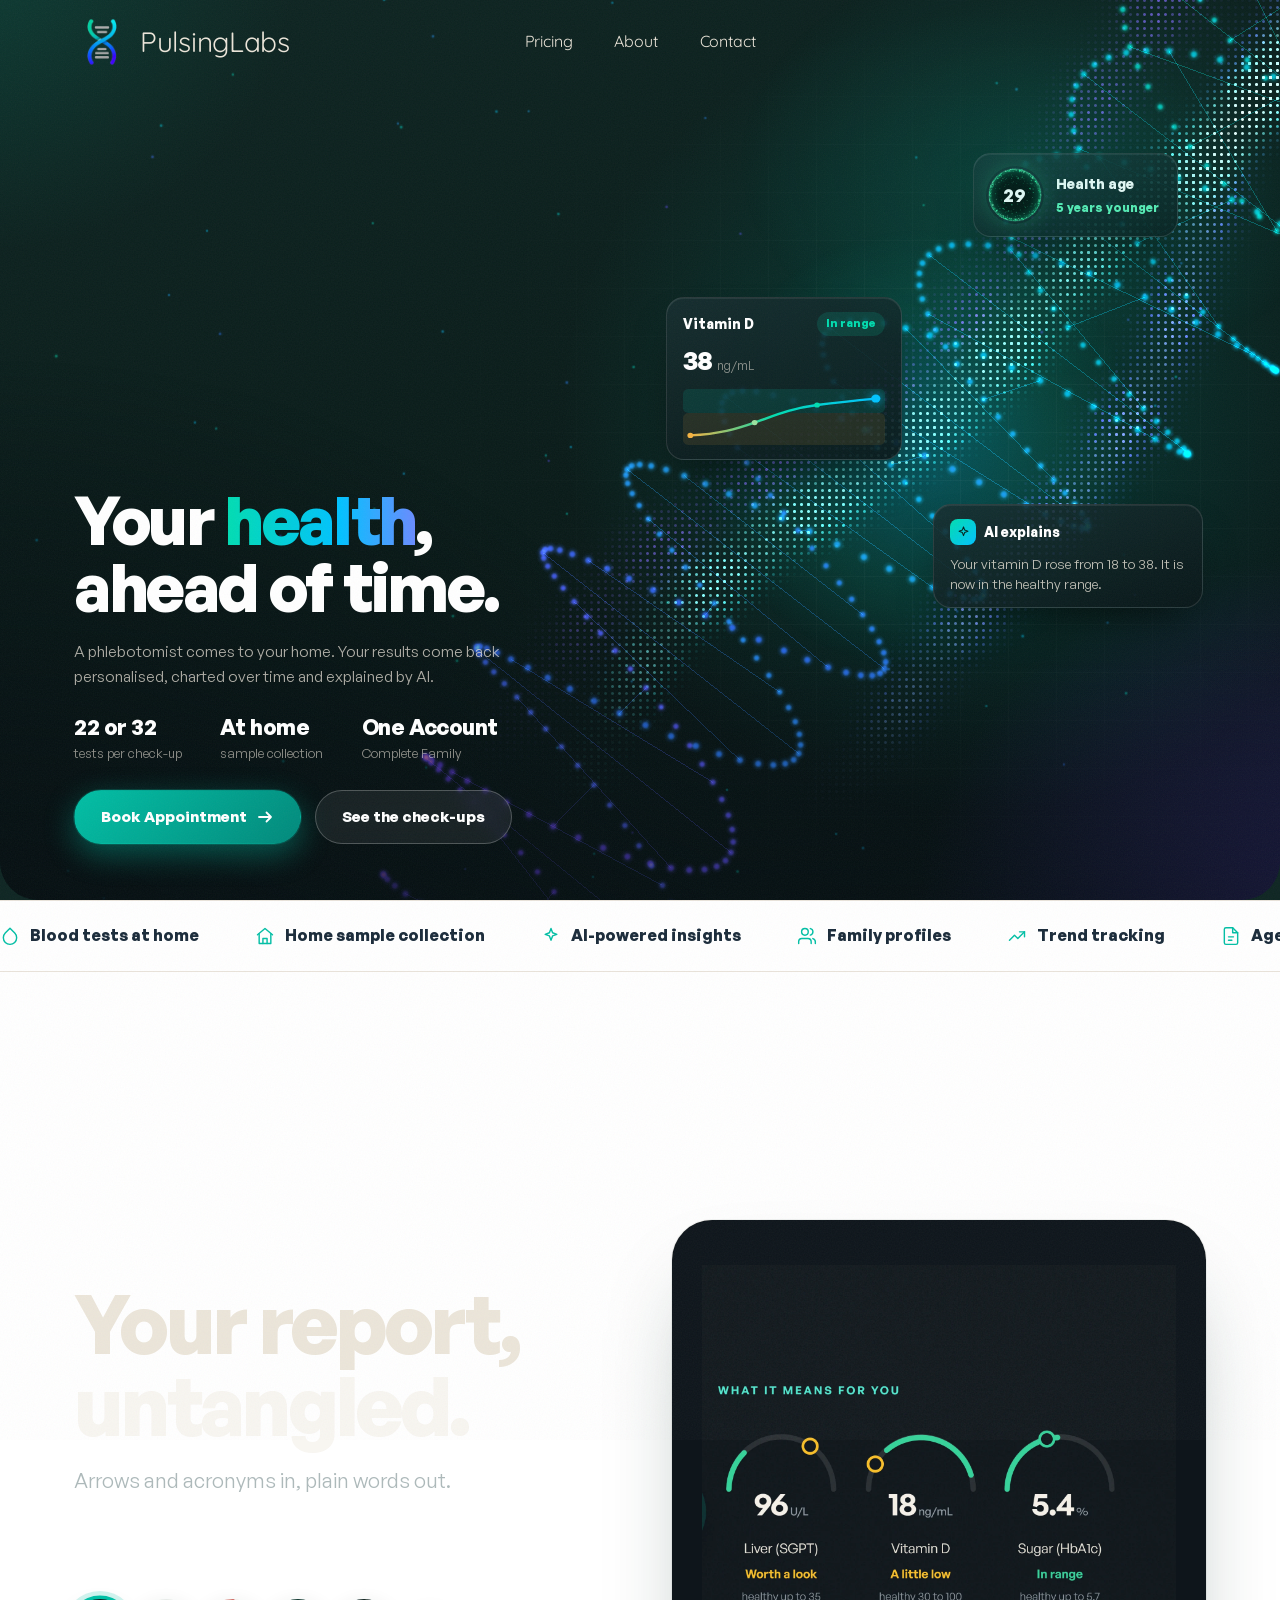
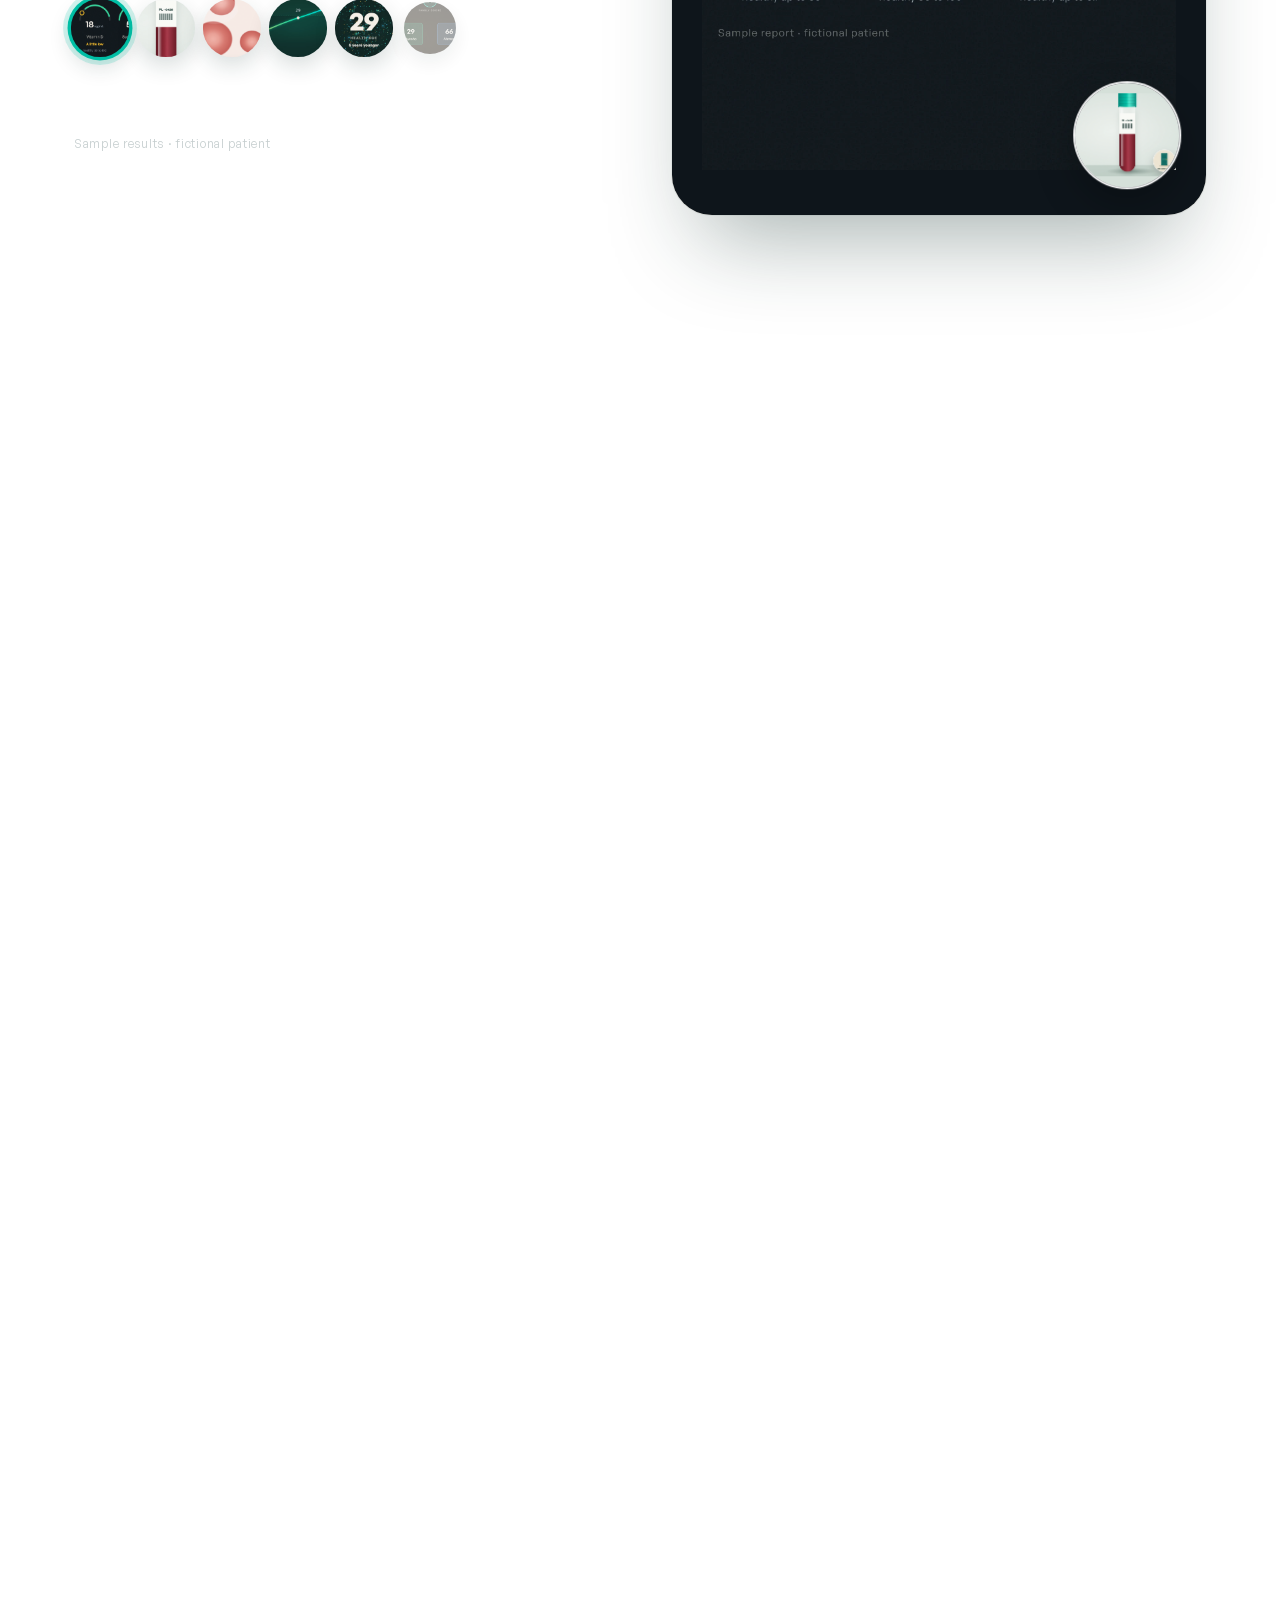
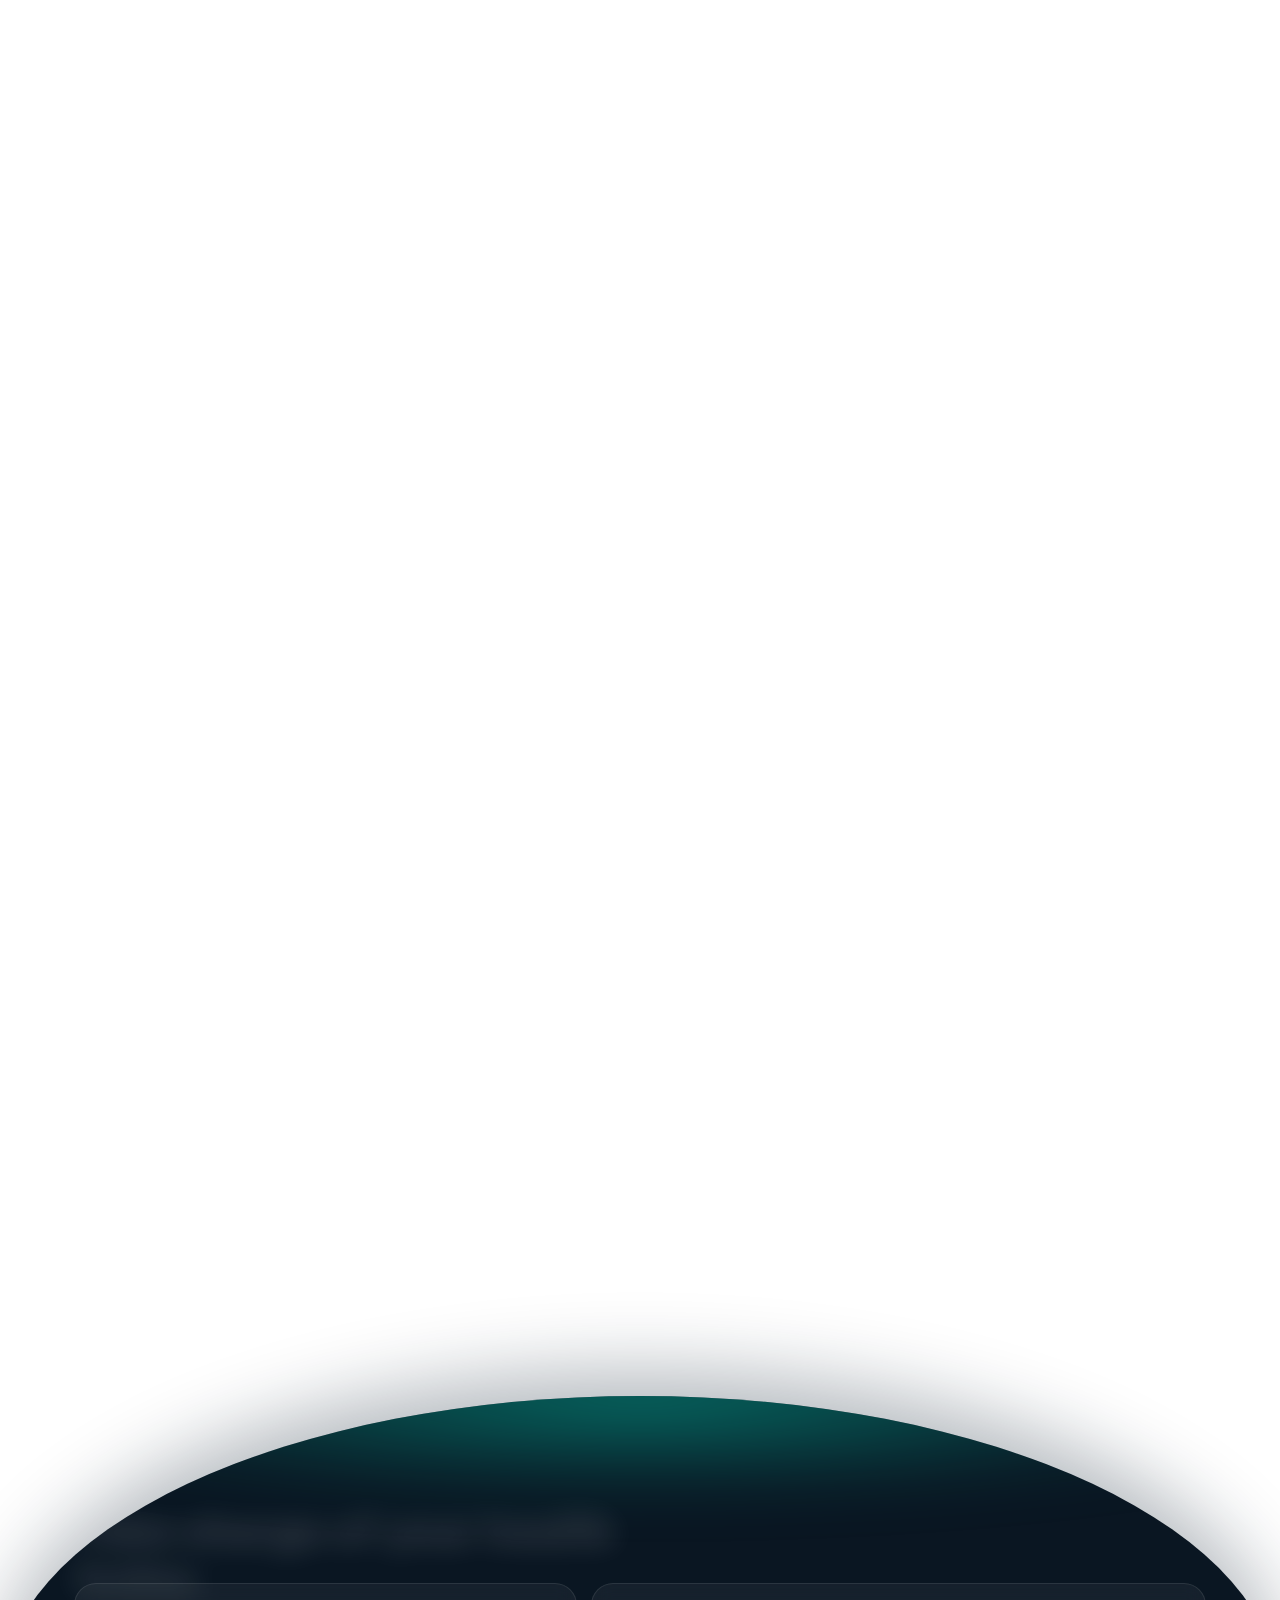
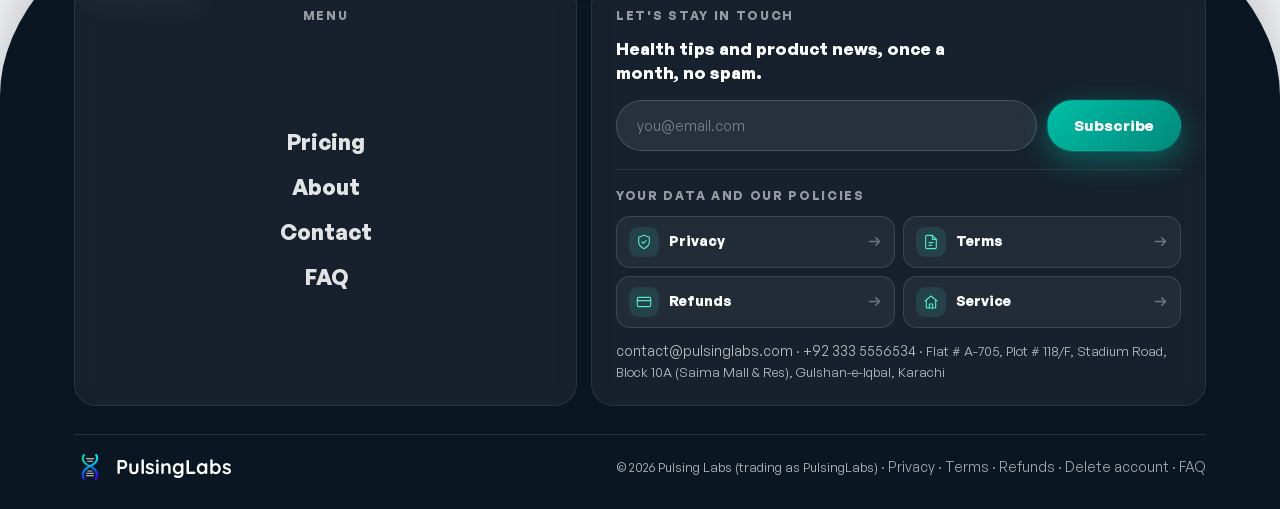
==== commit 1c34f4e0: "Merge remote-tracking branch 'upstream/main'" ====
--- a/index.html
+++ b/index.html
@@ -325,6 +325,6 @@
   <!-- The closing CTA lives in the mega footer now (same headline + Open the
        App button), so the old teal band was removed as a duplicate. -->
   <div id="site-footer"><nav aria-label="Site pages"><p><a href="/">Home</a> · <a href="/pricing">Pricing</a> · <a href="/faq">FAQ</a> · <a href="/features">Features</a> · <a href="/business">For business</a> · <a href="/about">About</a> · <a href="/contact">Contact</a> · <a href="/refunds#service-policy">Service policy</a> · <a href="/refunds">Refund policy</a> · <a href="/privacy">Privacy policy</a> · <a href="/terms">Terms</a></p><p>PulsingLabs · Blood tests at home in Karachi · <a href="mailto:contact@pulsinglabs.com">contact@pulsinglabs.com</a></p></nav></div>
-  <script src="assets/app.js?v=144"></script>
+  <script src="assets/app.js?v=145"></script>
 </body>
 </html>
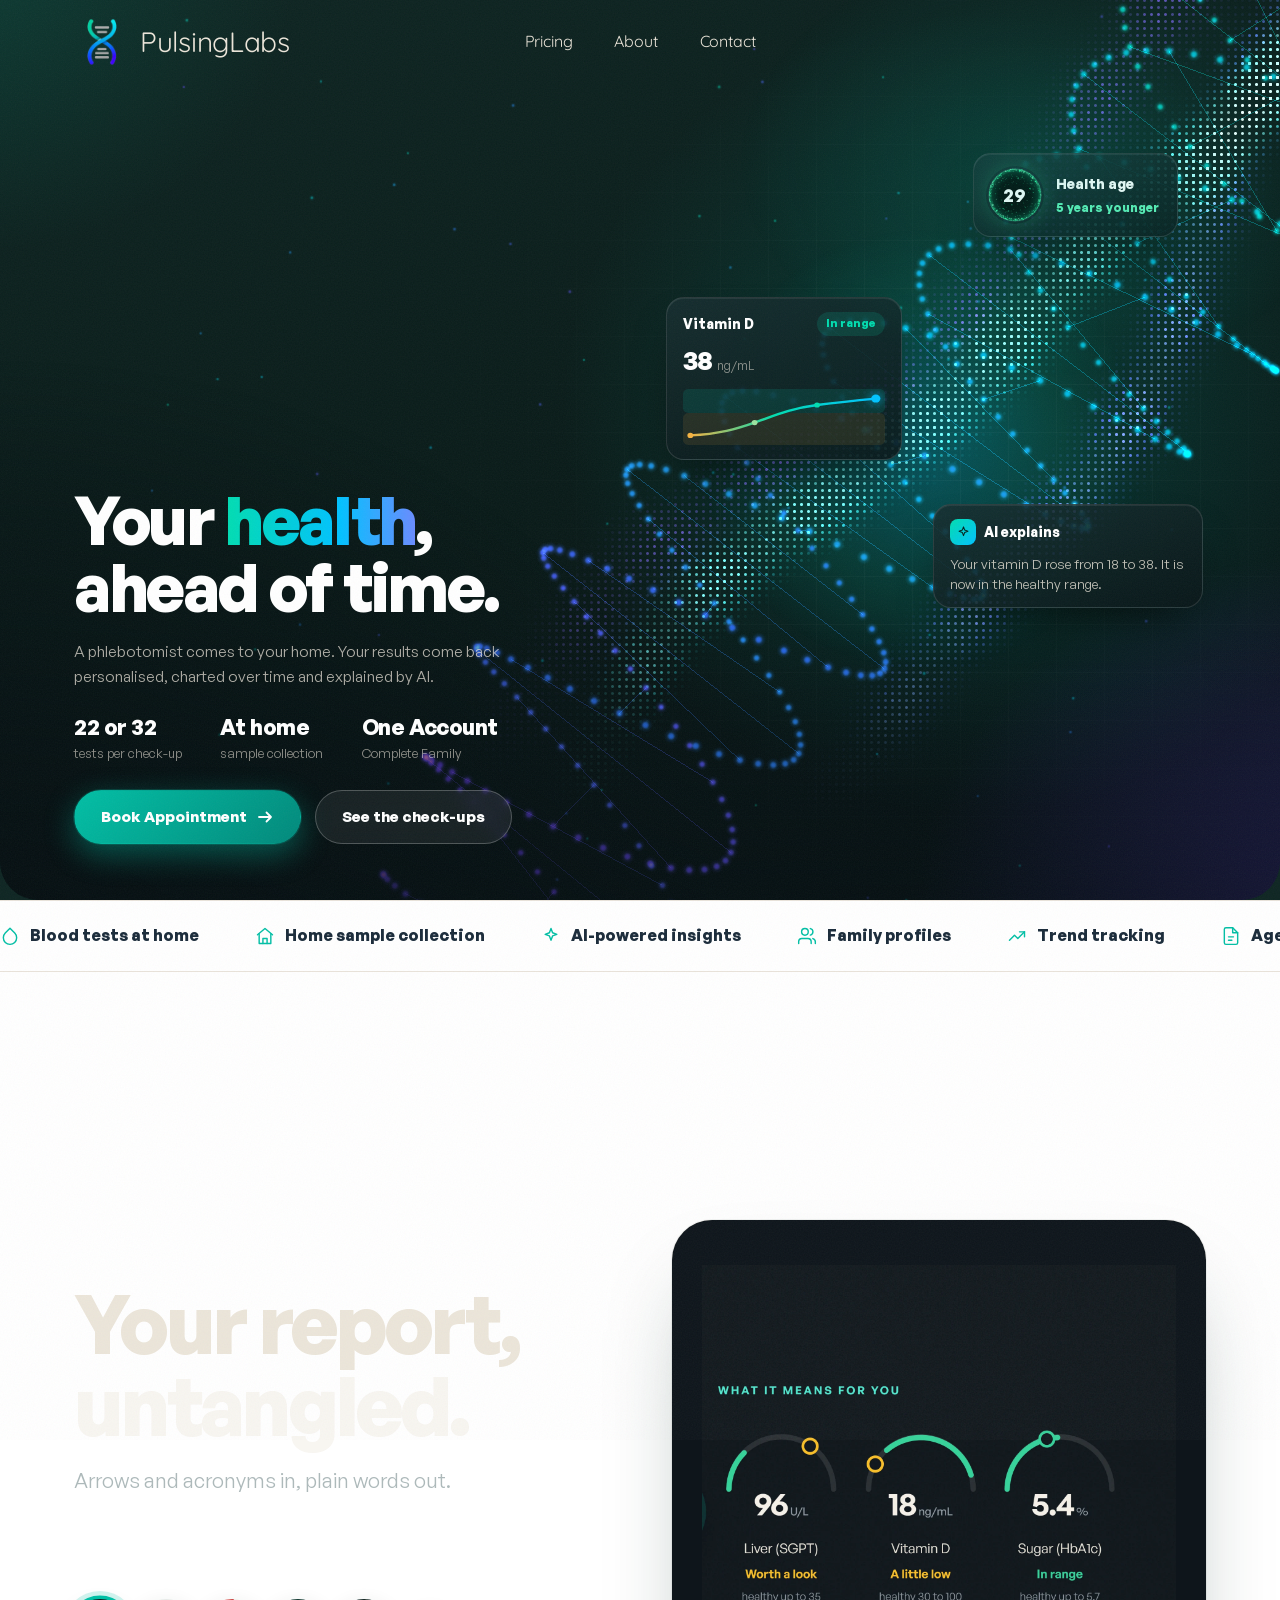
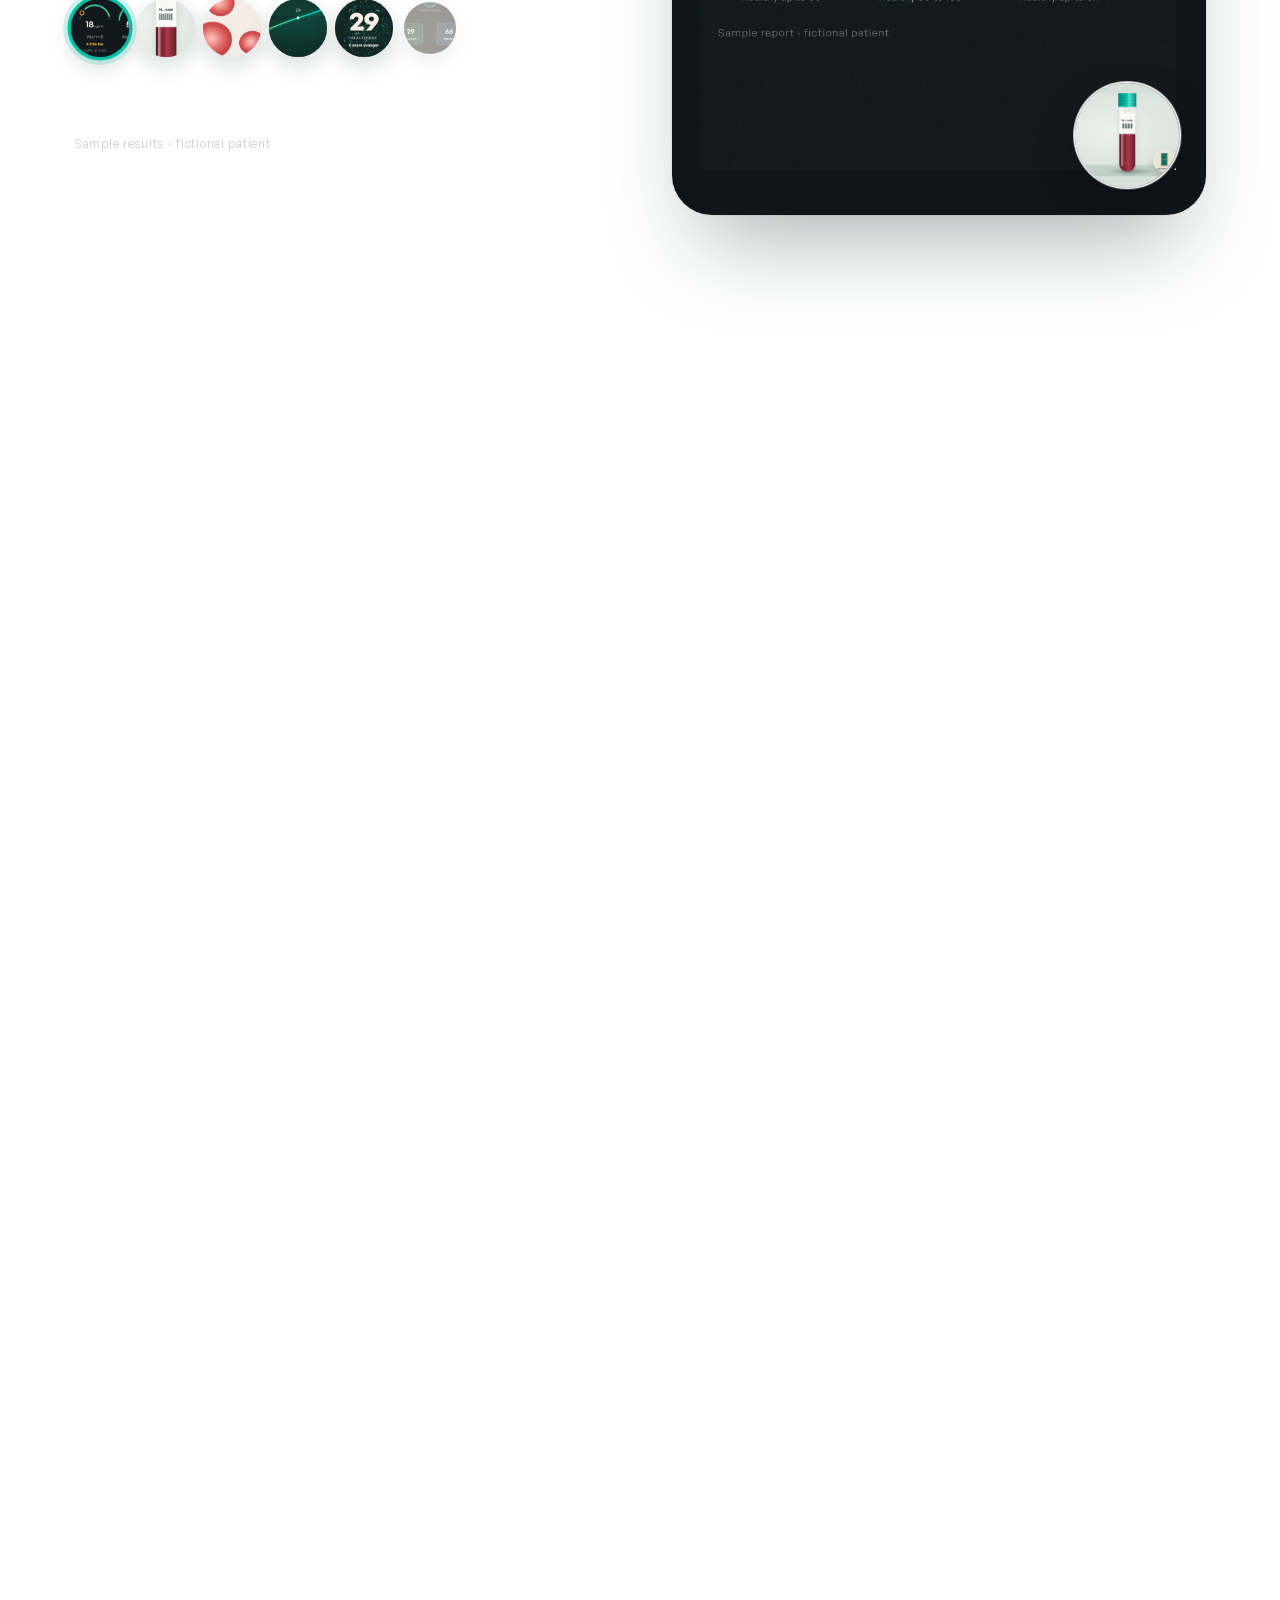
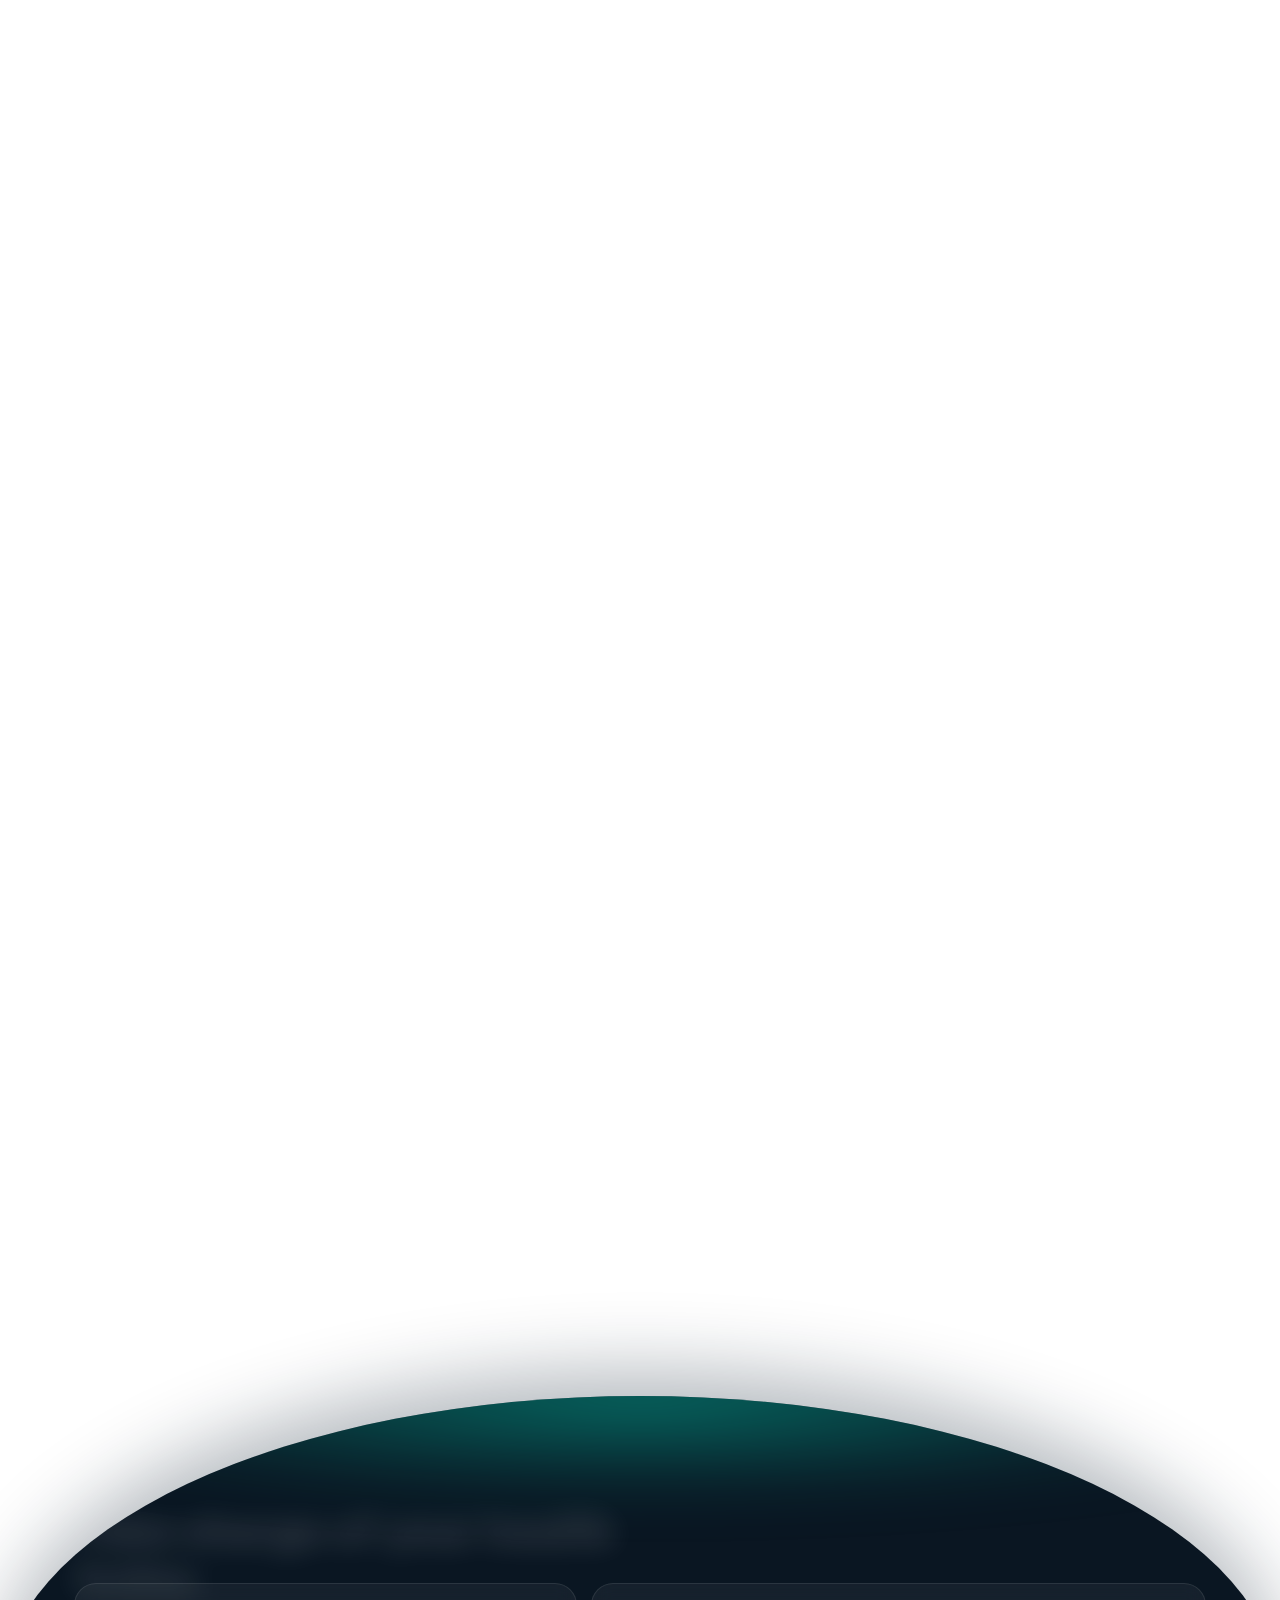
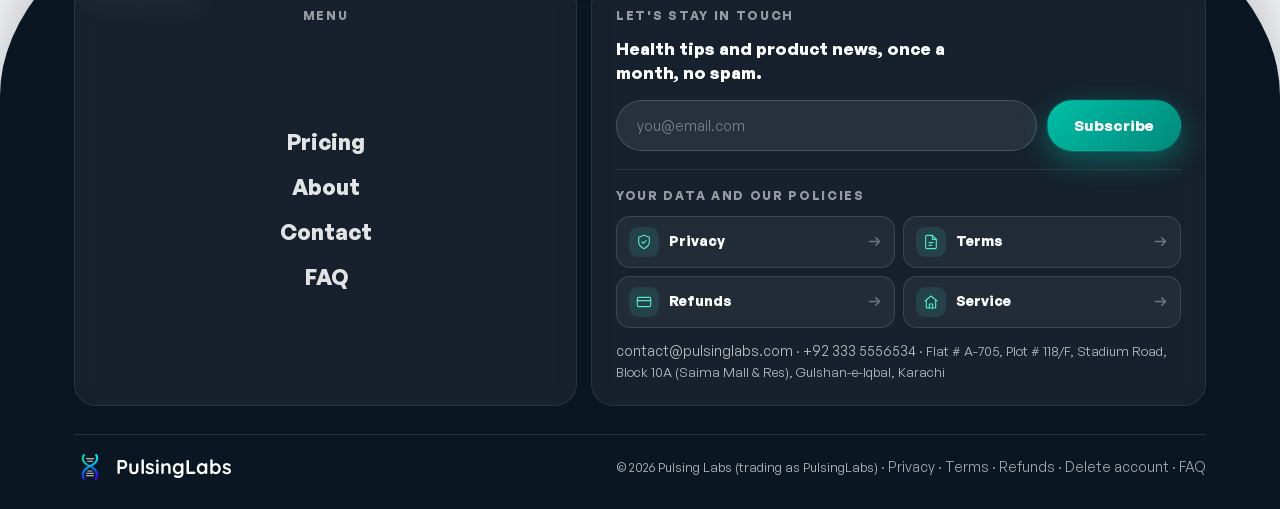
==== commit ea0aecff: "Merge remote-tracking branch 'upstream/main'" ====
--- a/index.html
+++ b/index.html
@@ -117,18 +117,18 @@
         <div class="pp-card">
           <div class="pp-ph pp-sc" style="background:#0E151B"><img src="assets/img/sc-1.webp?v=2" alt="A lab report turned into three simple dials: liver worth a look, vitamin D a little low, sugar in range" loading="eager" decoding="async" /></div>
           <div class="pp-ph pp-sc" style="background:#D5E0D9;clip-path:circle(0 at 85% 87%)"><img src="assets/img/sc-2.webp?v=2" alt="A single blood tube with a PulsingLabs label" loading="lazy" decoding="async" /></div>
-          <div class="pp-ph pp-sc" style="background:#F5E9E3;clip-path:circle(0 at 85% 87%)"><img src="assets/img/sc-3.webp?v=2" alt="Blood cells under a lens, with a reading: haemoglobin in range" loading="lazy" decoding="async" /></div>
+          <div class="pp-ph pp-sc" style="background:#F5E9E3;clip-path:circle(0 at 85% 87%)"><img src="assets/img/sc-3.webp?v=4" alt="Blood cells under a lens, with a reading: haemoglobin in range" loading="lazy" decoding="async" /></div>
           <div class="pp-ph pp-sc" style="background:#0B201D;clip-path:circle(0 at 85% 87%)"><img src="assets/img/sc-4.webp?v=3" alt="Vitamin D rising from 18 to 29 to 38, back in the healthy range" loading="lazy" decoding="async" /></div>
           <div class="pp-ph pp-sc" style="background:#08110f;clip-path:circle(0 at 85% 87%)"><img src="assets/img/sc-5.webp" alt="A glowing orb of points with a health age of 29, five years younger" loading="lazy" decoding="async" /></div>
           <div class="pp-ph pp-sc" style="background:#15110b;clip-path:circle(0 at 85% 87%)"><img src="assets/img/sc-6.webp?v=2" alt="A house with one lit window per family member and their health age" loading="lazy" decoding="async" /></div>
           <span class="pp-th" aria-hidden="true" style="background:#D5E0D9 url(assets/img/sc-2.webp?v=2) center/contain no-repeat"></span>
-          <span class="pp-th" aria-hidden="true" style="background:#F5E9E3 url(assets/img/sc-3.webp?v=2) center/contain no-repeat"></span>
+          <span class="pp-th" aria-hidden="true" style="background:#F5E9E3 url(assets/img/sc-3.webp?v=4) center/contain no-repeat"></span>
           <span class="pp-th" aria-hidden="true" style="background:#0B201D url(assets/img/sc-4.webp?v=3) center/contain no-repeat"></span>
           <span class="pp-th" aria-hidden="true" style="background:#08110f url(assets/img/sc-5.webp) center/contain no-repeat"></span>
           <span class="pp-th" aria-hidden="true" style="background:#15110b url(assets/img/sc-6.webp?v=2) center/contain no-repeat"></span>
           <span class="pp-ring" aria-hidden="true"></span>
         </div>
-        <div class="pp-idx" aria-hidden="true"><span class="on" style="background:#0E151B url(assets/img/sc-1.webp?v=2) center/230% no-repeat"></span><span class="" style="background:#D5E0D9 url(assets/img/sc-2.webp?v=2) center/230% no-repeat"></span><span class="" style="background:#F5E9E3 url(assets/img/sc-3.webp?v=2) center/230% no-repeat"></span><span class="" style="background:#0B201D url(assets/img/sc-4.webp?v=3) center/230% no-repeat"></span><span class="" style="background:#08110f url(assets/img/sc-5.webp) center/230% no-repeat"></span><span class="" style="background:#15110b url(assets/img/sc-6.webp?v=2) center/230% no-repeat"></span></div>
+        <div class="pp-idx" aria-hidden="true"><span class="on" style="background:#0E151B url(assets/img/sc-1.webp?v=2) center/230% no-repeat"></span><span class="" style="background:#D5E0D9 url(assets/img/sc-2.webp?v=2) center/230% no-repeat"></span><span class="" style="background:#F5E9E3 url(assets/img/sc-3.webp?v=4) center/230% no-repeat"></span><span class="" style="background:#0B201D url(assets/img/sc-4.webp?v=3) center/230% no-repeat"></span><span class="" style="background:#08110f url(assets/img/sc-5.webp) center/230% no-repeat"></span><span class="" style="background:#15110b url(assets/img/sc-6.webp?v=2) center/230% no-repeat"></span></div>
         <p class="pp-cap">Sample results · fictional patient</p>
       </div>
     </div>
